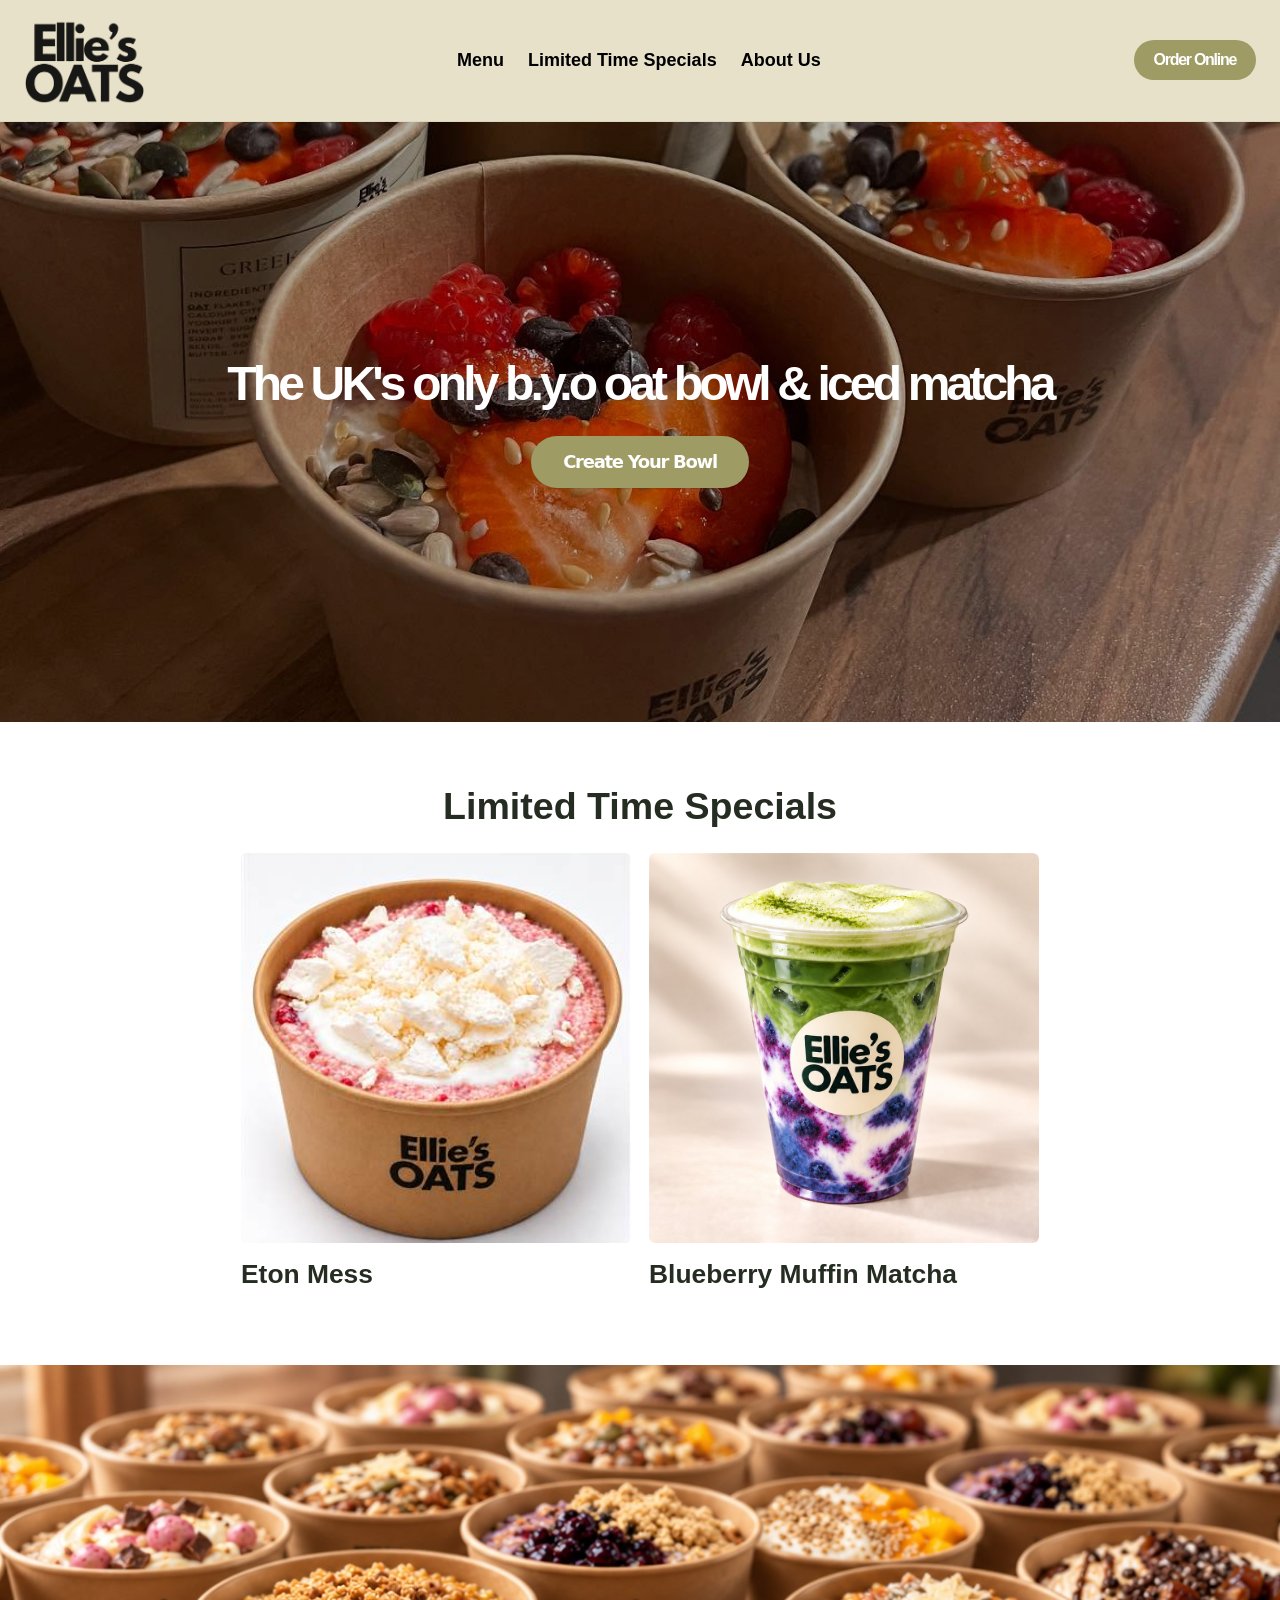
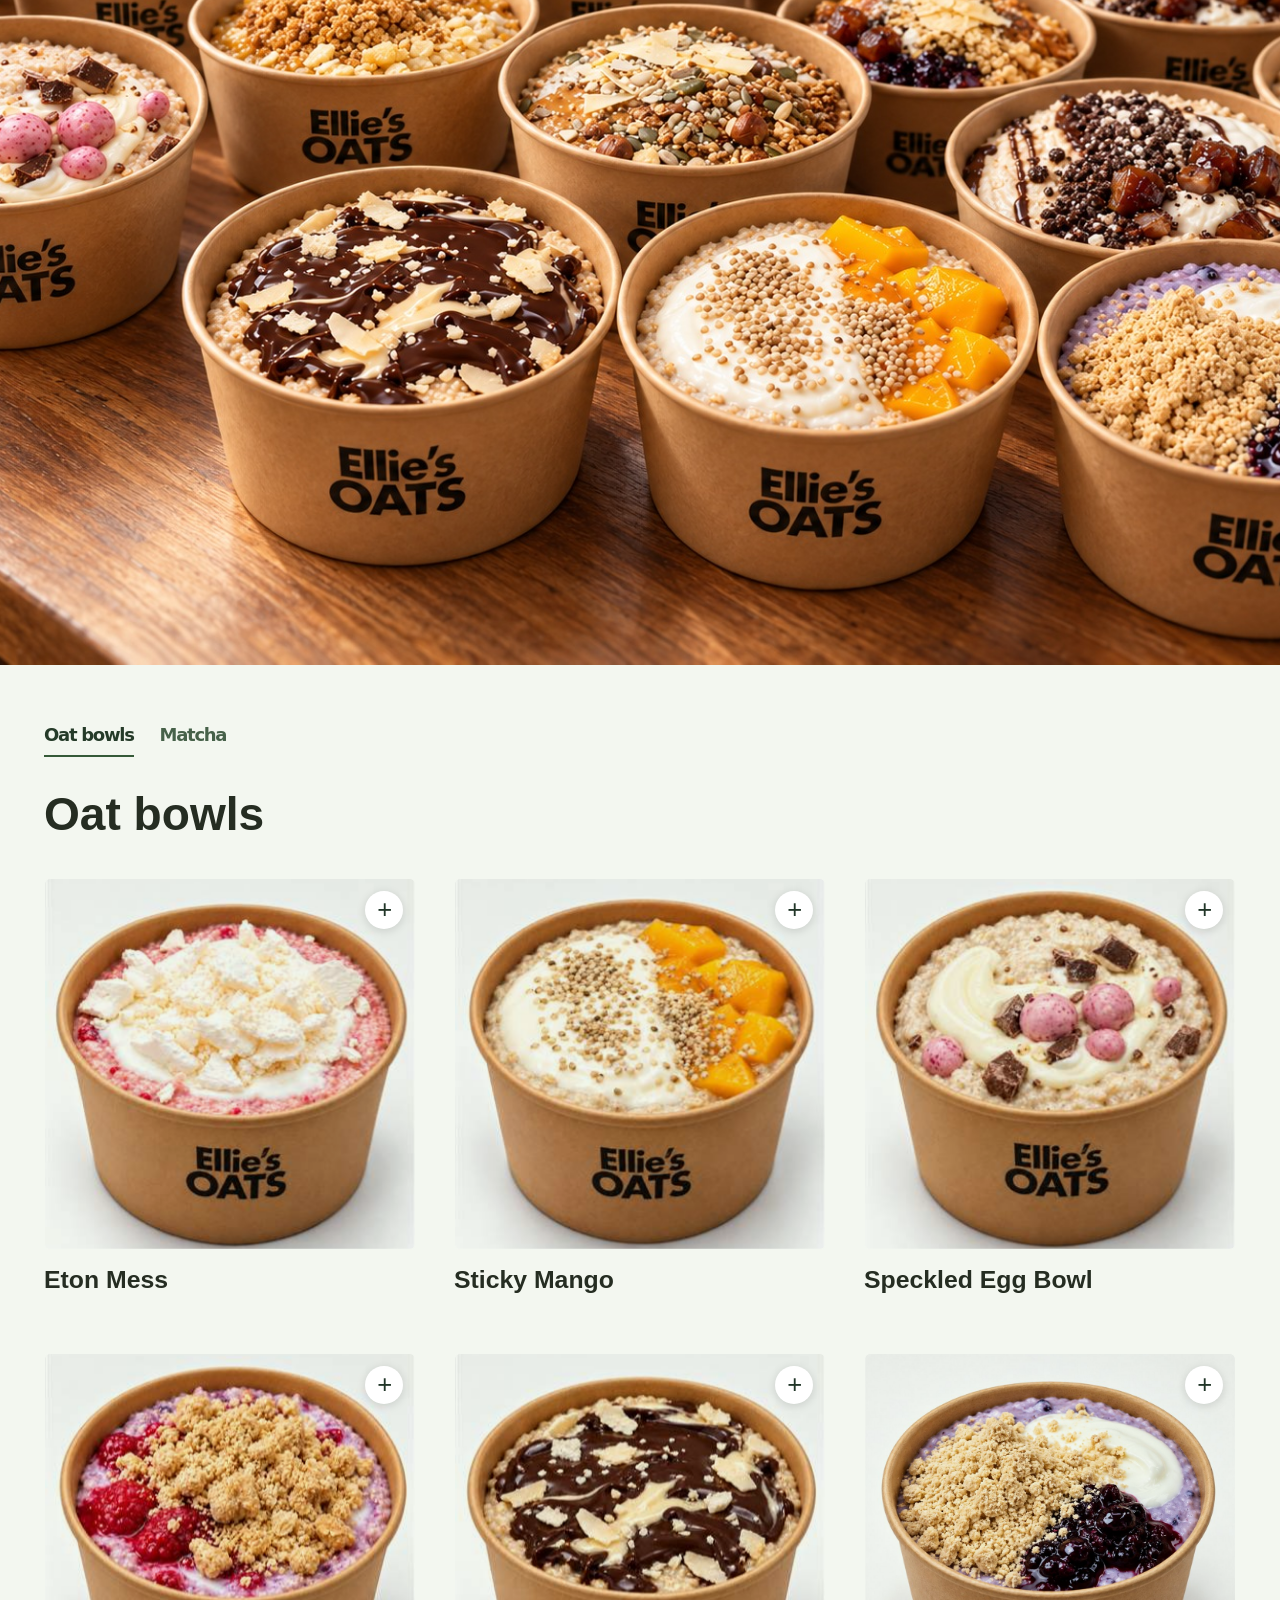
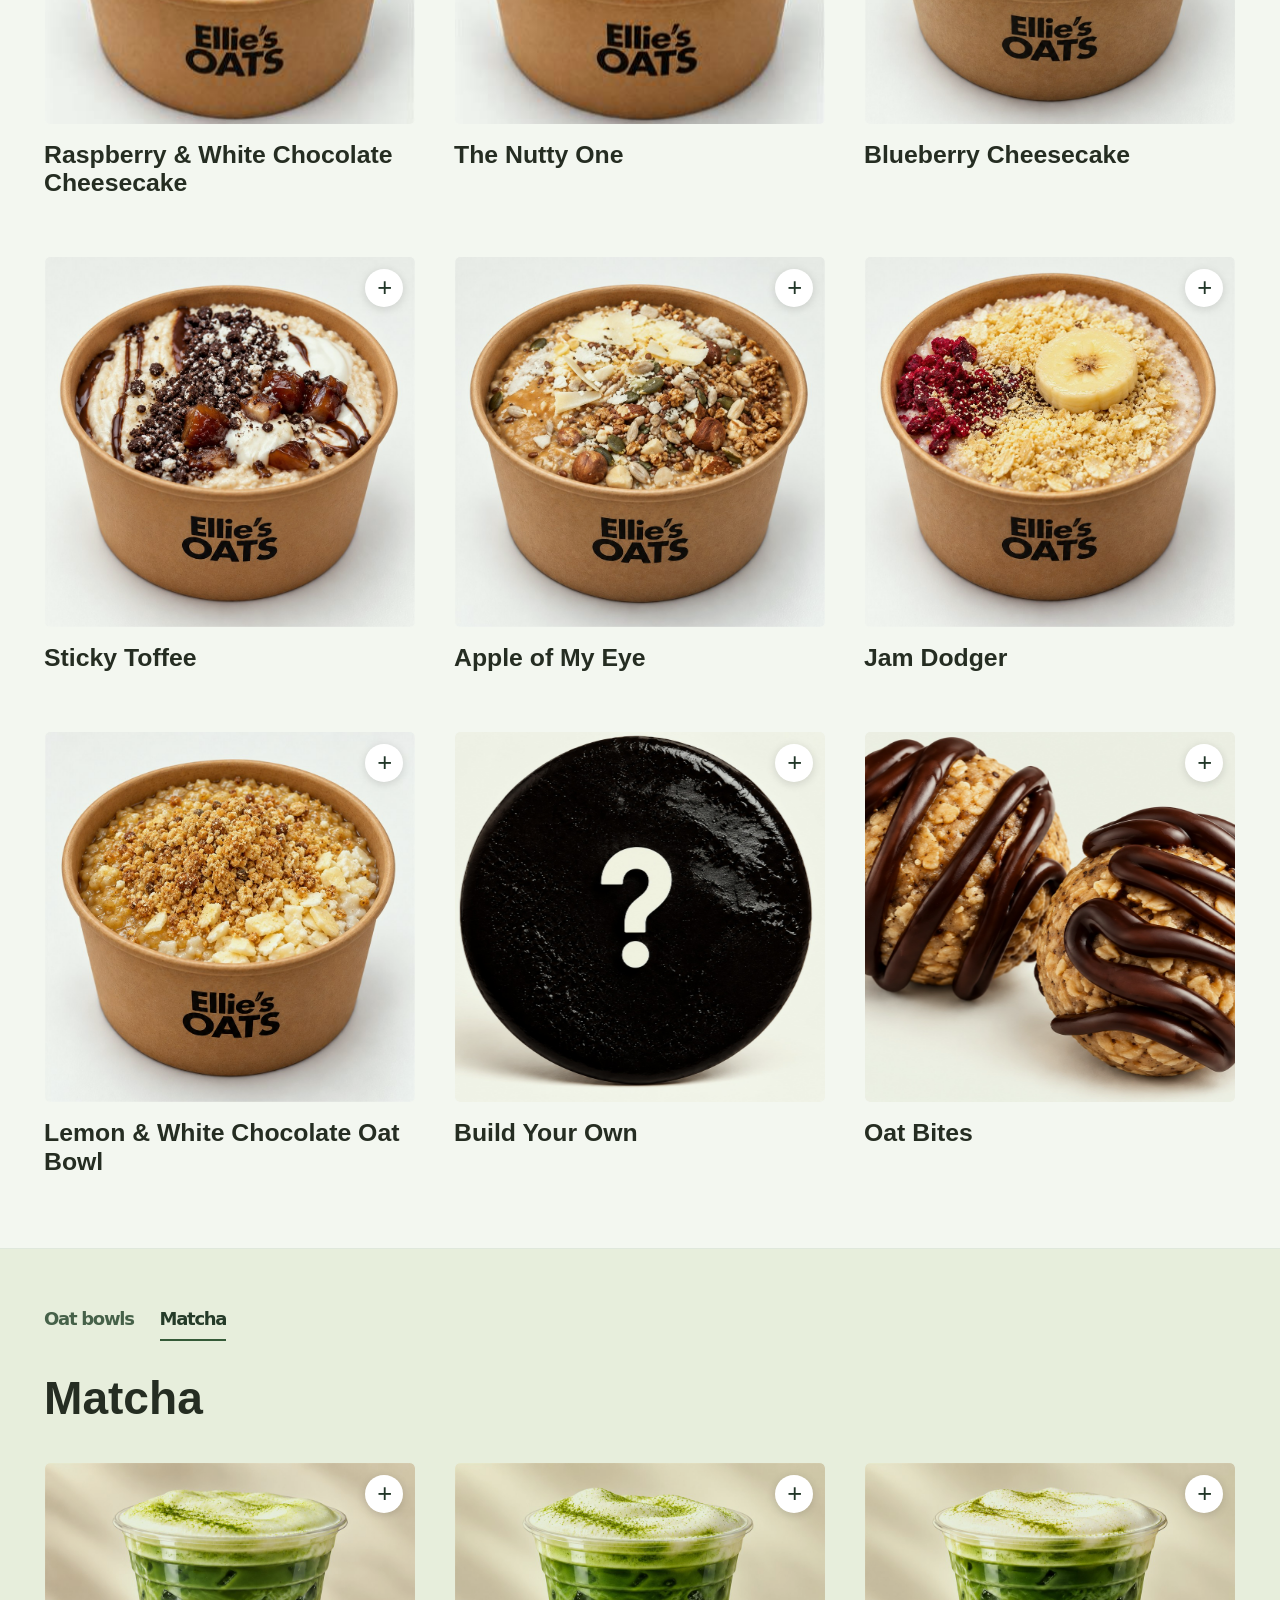
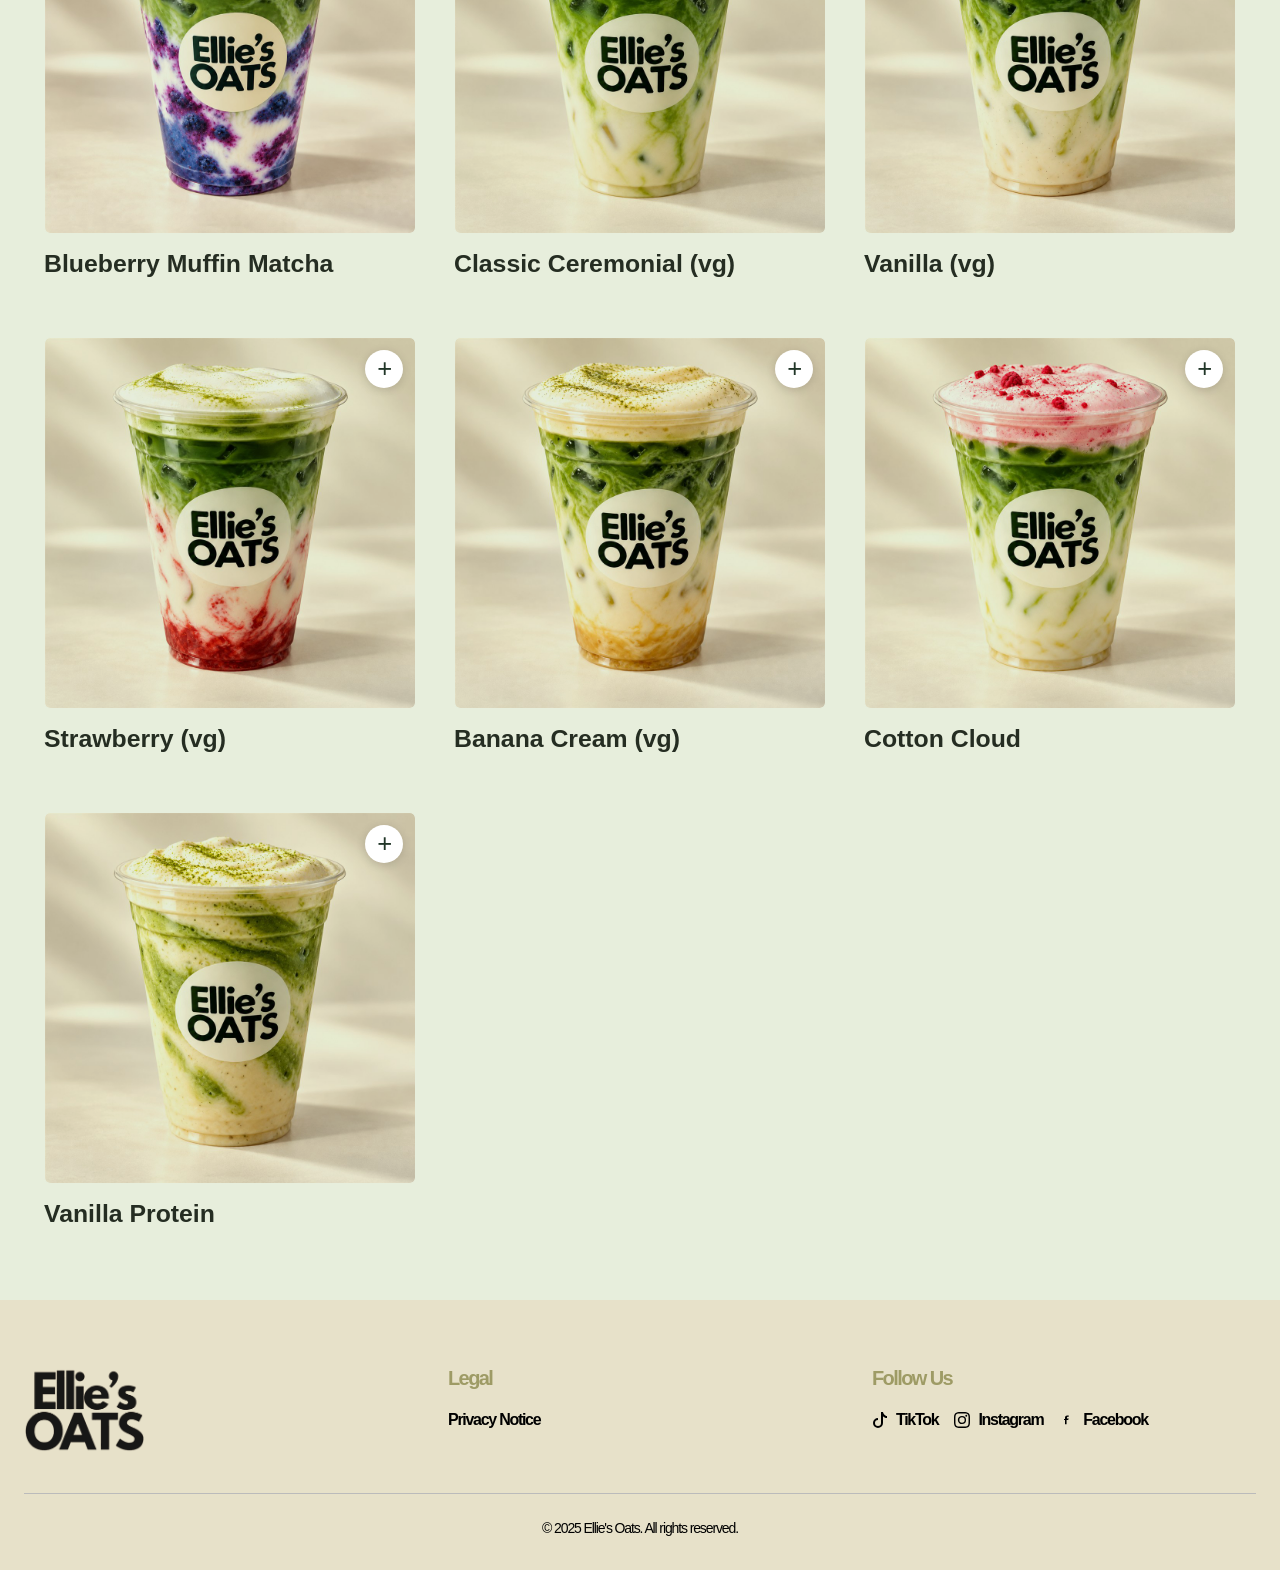
==== index.html @ fb1a0cbc "Remove side gaps by filling specials image frames" ====
<!DOCTYPE html>
<!-- saved from url=(0029)https://www.elliesoats.co.uk/ -->
<html lang="en"><head><meta http-equiv="Content-Type" content="text/html; charset=UTF-8"><link rel="preload" href="https://www.elliesoats.co.uk/_next/static/media/797e433ab948586e-s.p.29207c2f.woff2" as="font" crossorigin="" type="font/woff2"><link rel="preload" href="https://www.elliesoats.co.uk/_next/static/media/caa3a2e1cccd8315-s.p.3b6cae6d.woff2" as="font" crossorigin="" type="font/woff2"><link rel="preload" as="image"><link rel="stylesheet" href="./assets/site.css?v=3" data-precedence="next"><link rel="stylesheet" href="./saved-pages/Ellie's Oats Ltd_files/d37c65f9e38ab7b9.css" data-precedence="next"><link rel="stylesheet" href="./saved-pages/Ellie's Oats Ltd_files/3f925ad81a35459d.css" data-precedence="next"><link rel="preload" as="script" fetchpriority="low" href="./saved-pages/Ellie's Oats Ltd_files/11211aaabb2560be.js.download"><link rel="preload" href="./assets/menu/special-eton-mess.jpg" as="image"><link rel="preload" href="./assets/menu/special-blueberry-muffin-matcha.jpg" as="image"><link rel="preload" href="./saved-pages/Ellie's Oats Ltd_files/hero2.jpg" as="image"><link rel="preload" href="./saved-pages/Ellie's Oats Ltd_files/d37c65f9e38ab7b9.css" as="style"><link rel="preload" href="./saved-pages/Ellie's Oats Ltd_files/3f925ad81a35459d.css" as="style"><meta name="viewport" content="width=device-width, initial-scale=1"><title>Ellie's Oats Ltd</title><meta name="description" content="The UK's only b.y.o oat bowl &amp; iced matcha"><link rel="icon" href="https://www.elliesoats.co.uk/favicon.ico?favicon.ec887f7a.ico" sizes="256x222" type="image/x-icon"><link rel="stylesheet" href="./assets/menu-gallery.css?v=11"></head><body class="geist_a71539c9-module__T19VSG__variable geist_mono_8d43a2aa-module__8Li5zG__variable antialiased"><!--$--><!--/$--><next-route-announcer style="position: absolute;"><template shadowrootmode="open"><div aria-live="assertive" id="__next-route-announcer__" role="alert" style="position: absolute; border: 0px; height: 1px; margin: -1px; padding: 0px; width: 1px; clip: rect(0px, 0px, 0px, 0px); overflow: hidden; white-space: nowrap; overflow-wrap: normal;"></div></template></next-route-announcer><div hidden=""></div><div class="min-h-screen font-sans"><header class="bg-brand-beige backdrop-blur sticky top-0 z-50 border-b border-black/5 py-4"><div class="container mx-auto flex flex-col md:flex-row items-center justify-between px-6 gap-4"><div class="flex justify-center md:justify-start items-center w-full md:w-auto mb-2 md:mb-0"><a class="cursor-pointer" href="index.html"><img alt="OAT &amp; MATCHA Logo" width="120" height="40" decoding="async" data-nimg="1" src="./saved-pages/Ellie's Oats Ltd_files/logo.png" style="color: transparent;"></a></div><nav class="w-full md:w-auto flex justify-center order-2 md:order-none"><ul class="flex gap-6 list-none font-brand"><li><a href="index.html#menu" class="font-medium hover:text-brand-green cursor-pointer">Menu</a></li><li><a class="font-medium hover:text-brand-green" href="about.html">About Us</a></li></ul></nav><div class="w-full md:w-auto flex justify-center md:justify-end order-3 md:order-none"><a href="order.html" class="bg-brand-green text-white px-5 py-2 rounded-full font-semibold hover:bg-brand-green-hover transition">Order Online</a></div></div></header><section class="w-full py-0 relative min-h-[400px] md:min-h-[600px] flex items-center justify-center overflow-hidden"><video class="absolute inset-0 w-full h-full object-cover z-0 hero-video" src="https://www.elliesoats.co.uk/hero_video.mp4" autoplay="" loop="" playsinline="" poster="./saved-pages/Ellie's Oats Ltd_files/hero2.jpg"></video><div class="hero-overlay"></div><div class="hero-content"><h1 class="text-text-white">The UK's only b.y.o oat bowl &amp; iced matcha</h1><a href="order.html" class="bg-brand-green text-text-white px-8 py-3 rounded-full font-semibold text-lg shadow hover:bg-brand-green-hover transition">Create Your Bowl</a></div></section><section id="limited-time-specials" class="py-24 relative bg-background overflow-hidden"><div class="container mx-auto px-6"><h2 class="mb-12">Limited Time Specials</h2><div class="flex flex-col md:flex-row gap-4 justify-center specials-grid md:flex-nowrap md:overflow-x-auto" style="min-width: 0px;"><div class="special-card"><div class="special-card-image"><img alt="Eton Mess" src="./assets/menu/special-eton-mess.jpg"></div><div class="special-card-content"><h3 class="special-card-title">Eton Mess</h3></div></div><div class="special-card"><div class="special-card-image"><img alt="Blueberry Muffin Matcha" src="./assets/menu/special-blueberry-muffin-matcha.jpg"></div><div class="special-card-content"><h3 class="special-card-title">Blueberry Muffin Matcha</h3></div></div></div></div></section><div class="oat-bowls-banner" style="width: 100%; height: 100vh; height: 100svh; overflow: hidden;"><img alt="A selection of Ellie's Oats bowls with different toppings" src="./assets/oat-bowls-banner.jpg" loading="lazy" decoding="async" width="1672" height="941" style="display: block; width: 100%; height: 100%; object-fit: cover; object-position: center;"></div><section class="py-24 menu-section" id="menu"><div class="container mx-auto px-6"><h2 class="text-3xl md:text-4xl font-extrabold text-center mb-12 section-title tracking-tighter font-brand-tight">Menu &amp; Nutrition</h2><div class="grid grid-cols-1 md:grid-cols-2 gap-12 menu-grid"><div class="p-8 rounded-2xl bg-background shadow-lg menu-column"><h3 class="text-xl font-bold mb-6 text-brand-green pb-4 border-b border-brand-border font-brand">OAT BOWLS</h3><div class="menu-item py-4 border-b border-dashed last:border-b-0 flex items-center gap-4"><div class="shrink-0"><img alt="Blueberry Cheesecake" loading="lazy" width="72" height="72" decoding="async" data-nimg="1" class="rounded-xl object-cover" src="./saved-pages/Ellie's Oats Ltd_files/blueberry.png" style="color: transparent;"></div><div class="flex-1"><h4 class="text-2xl md:text-3xl font-extrabold mb-1 tracking-tighter text-left w-full font-brand-tight text-text-dark">Blueberry Cheesecake</h4><p class="italic text-base">Blueberry soaked oats. Topped with a cheesecake drizzle, blueberry compote &amp; biscuit crumble</p><p class="mt-1 text-xs text-zinc-500 font-medium tracking-wide">Kcal: 508 &nbsp;·&nbsp; P: 24g &nbsp;·&nbsp; C: 60g &nbsp;·&nbsp; F: 18g</p></div></div><div class="menu-item py-4 border-b border-dashed last:border-b-0 flex items-center gap-4"><div class="shrink-0"><img alt="Sticky Toffee" loading="lazy" width="72" height="72" decoding="async" data-nimg="1" class="rounded-xl object-cover" src="./saved-pages/Ellie's Oats Ltd_files/sticky-toffee.png" style="color: transparent;"></div><div class="flex-1"><h4 class="text-2xl md:text-3xl font-extrabold mb-1 tracking-tighter text-left w-full font-brand-tight text-text-dark">Sticky Toffee</h4><p class="italic text-base">Date soaked oats, made with oat milk &amp; Greek yoghurt. Topped with banana, cacao nibs, greek yoghurt &amp; chopped dates.</p><p class="mt-1 text-xs text-zinc-500 font-medium tracking-wide">Kcal: 464 &nbsp;·&nbsp; P: 17g &nbsp;·&nbsp; C: 76g &nbsp;·&nbsp; F: 7g</p></div></div><div class="menu-item py-4 border-b border-dashed last:border-b-0 flex items-center gap-4"><div class="shrink-0"><img alt="Apple of My Eye" loading="lazy" width="72" height="72" decoding="async" data-nimg="1" class="rounded-xl object-cover" src="./saved-pages/Ellie's Oats Ltd_files/apple-of-my-eye.png" style="color: transparent;"></div><div class="flex-1"><h4 class="text-2xl md:text-3xl font-extrabold mb-1 tracking-tighter text-left w-full font-brand-tight text-text-dark">Apple of My Eye</h4><p class="italic text-base">Apple &amp; cinnamon soaked oats made with oat milk &amp; Greek yoghurt. Topped with sliced apple, peanut butter, homemade granola &amp; mixed seeds.</p><p class="mt-1 text-xs text-zinc-500 font-medium tracking-wide">Kcal: 550 &nbsp;·&nbsp; P: 23g &nbsp;·&nbsp; C: 67g &nbsp;·&nbsp; F: 20g</p></div></div><div class="menu-item py-4 border-b border-dashed last:border-b-0 flex items-center gap-4"><div class="shrink-0"><img alt="Jam Dodger" loading="lazy" width="72" height="72" decoding="async" data-nimg="1" class="rounded-xl object-cover" src="./saved-pages/Ellie's Oats Ltd_files/jam-dodger.png" style="color: transparent;"></div><div class="flex-1"><h4 class="text-2xl md:text-3xl font-extrabold mb-1 tracking-tighter text-left w-full font-brand-tight text-text-dark">Jam Dodger</h4><p class="italic text-base">Raspberry-soaked oats. Topped with raspberry jam, shortbread crumble and a min jam dodger biscuit</p><p class="mt-1 text-xs text-zinc-500 font-medium tracking-wide">Kcal: 548 &nbsp;·&nbsp; P: 17g &nbsp;·&nbsp; C: 81g &nbsp;·&nbsp; F: 15g</p></div></div><div class="menu-item py-4 border-b border-dashed last:border-b-0 flex items-center gap-4"><div class="shrink-0"><img alt="Lemon &amp; White Chocolate Oat Bowl" loading="lazy" width="72" height="72" decoding="async" data-nimg="1" class="rounded-xl object-cover" src="./saved-pages/Ellie's Oats Ltd_files/monthly-special-june.png" style="color: transparent;"></div><div class="flex-1"><h4 class="text-2xl md:text-3xl font-extrabold mb-1 tracking-tighter text-left w-full font-brand-tight text-text-dark">Lemon &amp; White Chocolate Oat Bowl</h4><p class="italic text-base">Lemon &amp; white chocolate soaked oats mixed with chia seeds. Topped with protein yoghurt, white chocolate drops, crumbled biscuit &amp; lemon drizzle.</p><p class="mt-1 text-xs text-zinc-500 font-medium tracking-wide">Kcal: 524 &nbsp;·&nbsp; P: 27g &nbsp;·&nbsp; C: 57g &nbsp;·&nbsp; F: 19g</p></div></div><div class="menu-item py-4 border-b border-dashed last:border-b-0 flex items-center gap-4"><div class="shrink-0"><img alt="The Nutty One" loading="lazy" width="72" height="72" decoding="async" data-nimg="1" class="rounded-xl object-cover" src="./saved-pages/Ellie's Oats Ltd_files/monthly-special-september.png" style="color: transparent;"></div><div class="flex-1"><h4 class="text-2xl md:text-3xl font-extrabold mb-1 tracking-tighter text-left w-full font-brand-tight text-text-dark">The Nutty One</h4><p class="italic text-base">Peanut flavoured oats soaked in oat milk, Greek yoghurt &amp; chia seeds. Topped with a yoghurt layer, crushed peanuts and a dark chocolate roof.</p><p class="mt-1 text-xs text-zinc-500 font-medium tracking-wide">Kcal: 487 &nbsp;·&nbsp; P: 27g &nbsp;·&nbsp; C: 46g &nbsp;·&nbsp; F: 17g</p></div></div><div class="menu-item py-4 border-b border-dashed last:border-b-0 flex items-center gap-4"><div class="shrink-0"><img alt="Eton Mess" loading="lazy" width="72" height="72" decoding="async" data-nimg="1" class="rounded-xl object-cover" src="./saved-pages/Ellie's Oats Ltd_files/monthly-special-october(1).png" style="color: transparent;"></div><div class="flex-1"><h4 class="text-2xl md:text-3xl font-extrabold mb-1 tracking-tighter text-left w-full font-brand-tight text-text-dark">Eton Mess</h4><p class="italic text-base">Oats soaked in low-fat Greek yoghurt, strawberries, white chocolate flavouring &amp; low-fat soft cheese. Topped with a meringue crumble.</p><p class="mt-1 text-xs text-zinc-500 font-medium tracking-wide">Kcal: 450 &nbsp;·&nbsp; P: 23g &nbsp;·&nbsp; C: 54g &nbsp;·&nbsp; F: 15g</p></div></div><div class="menu-item py-4 border-b border-dashed last:border-b-0 flex items-center gap-4"><div class="shrink-0"><img alt="Sticky Mango" loading="lazy" width="72" height="72" decoding="async" data-nimg="1" class="rounded-xl object-cover" src="./saved-pages/Ellie's Oats Ltd_files/sticky-mango.png" style="color: transparent;"></div><div class="flex-1"><h4 class="text-2xl md:text-3xl font-extrabold mb-1 tracking-tighter text-left w-full font-brand-tight text-text-dark">Sticky Mango</h4><p class="italic text-base">Mango &amp; coconut soaked oats mixed with chia seeds. Topped with coconut yoghurt, mango pieces &amp; sesame seeds.</p><p class="mt-1 text-xs text-zinc-500 font-medium tracking-wide">Kcal: 476 &nbsp;·&nbsp; P: 24g &nbsp;·&nbsp; C: 58g &nbsp;·&nbsp; F: 15g</p></div></div><div class="menu-item py-4 border-b border-dashed last:border-b-0 flex items-center gap-4"><div class="shrink-0"><img alt="Speckled Egg Bowl" loading="lazy" width="72" height="72" decoding="async" data-nimg="1" class="rounded-xl object-cover" src="./saved-pages/Ellie's Oats Ltd_files/exclusive-june.png" style="color: transparent;"></div><div class="flex-1"><h4 class="text-2xl md:text-3xl font-extrabold mb-1 tracking-tighter text-left w-full font-brand-tight text-text-dark">Speckled Egg Bowl</h4><p class="italic text-base">White chocolate flavoured oats soaked in Greek yoghurt, oat milk &amp; crushed speckled eggs. Topped with a white chocolate protein layer and a sprinkle of speckled eggs.</p><p class="mt-1 text-xs text-zinc-500 font-medium tracking-wide">Kcal: 563 &nbsp;·&nbsp; P: 27g &nbsp;·&nbsp; C: 67g &nbsp;·&nbsp; F: 20g</p></div></div><div class="menu-item py-4 border-b border-dashed last:border-b-0 flex items-center gap-4"><div class="shrink-0"><img alt="Raspberry &amp; White Chocolate Cheesecake" loading="lazy" width="72" height="72" decoding="async" data-nimg="1" class="rounded-xl object-cover" src="./saved-pages/Ellie's Oats Ltd_files/exclusive-april.png" style="color: transparent;"></div><div class="flex-1"><h4 class="text-2xl md:text-3xl font-extrabold mb-1 tracking-tighter text-left w-full font-brand-tight text-text-dark">Raspberry &amp; White Chocolate Cheesecake</h4><p class="italic text-base">Fuelling your day with 24g of protein - oats soaked in Greek yoghurt, raspberries, white chocolate flavouring &amp; low-fat soft cheese. Topped with a biscuit crumble.</p><p class="mt-1 text-xs text-zinc-500 font-medium tracking-wide">Kcal: 501 &nbsp;·&nbsp; P: 24g &nbsp;·&nbsp; C: 57g &nbsp;·&nbsp; F: 18g</p></div></div><div class="menu-item py-4 border-b border-dashed last:border-b-0 flex items-center gap-4"><div class="shrink-0"><img alt="Build Your Own" loading="lazy" width="72" height="72" decoding="async" data-nimg="1" class="rounded-xl object-cover" src="./saved-pages/Ellie's Oats Ltd_files/byob.png" style="color: transparent;"></div><div class="flex-1"><h4 class="text-2xl md:text-3xl font-extrabold mb-1 tracking-tighter text-left w-full font-brand-tight text-text-dark">Build Your Own</h4><p class="italic text-base">Create your perfect bowl! Choose your base and pick 4 toppings. Extra toppings available for £1 each.</p><p class="mt-1 text-xs text-zinc-500 font-medium tracking-wide">Kcal: 309 &nbsp;·&nbsp; P: 17g &nbsp;·&nbsp; C: 44g &nbsp;·&nbsp; F: 6g</p></div></div><div class="menu-item py-4 border-b border-dashed last:border-b-0 flex items-center gap-4"><div class="shrink-0"><img alt="Oat Bites" loading="lazy" width="72" height="72" decoding="async" data-nimg="1" class="rounded-xl object-cover" src="./saved-pages/Ellie's Oats Ltd_files/oat-bites.png" style="color: transparent;"></div><div class="flex-1"><h4 class="text-2xl md:text-3xl font-extrabold mb-1 tracking-tighter text-left w-full font-brand-tight text-text-dark">Oat Bites</h4><p class="italic text-base">Oats mixed with peanut butter, chia seeds, dates and honey. Topped with dark chocolate.</p><p class="mt-1 text-xs text-zinc-500 font-medium tracking-wide">Kcal: 223 &nbsp;·&nbsp; P: 16g &nbsp;·&nbsp; C: 19g &nbsp;·&nbsp; F: 8g</p></div></div></div><div class="p-8 rounded-2xl bg-background shadow-lg menu-column"><h3 class="text-xl font-bold mb-6 text-brand-green pb-4 border-b border-brand-border font-brand">MATCHA MENU</h3><div class="menu-item py-4 border-b border-dashed last:border-b-0 flex items-center gap-4"><div class="flex-1"><h4 class="text-2xl md:text-3xl font-extrabold mb-1 tracking-tighter text-left w-full font-brand-tight text-text-dark">Blueberry Muffin Matcha</h4><p class="italic text-base">Blueberry &amp; vanilla base, topped with ceremonial matcha.</p></div></div><div class="menu-item py-4 border-b border-dashed last:border-b-0 flex items-center gap-4"><div class="flex-1"><h4 class="text-2xl md:text-3xl font-extrabold mb-1 tracking-tighter text-left w-full font-brand-tight text-text-dark">Classic Ceremonial (vg)</h4><p class="italic text-base"></p></div></div><div class="menu-item py-4 border-b border-dashed last:border-b-0 flex items-center gap-4"><div class="flex-1"><h4 class="text-2xl md:text-3xl font-extrabold mb-1 tracking-tighter text-left w-full font-brand-tight text-text-dark">Vanilla (vg)</h4><p class="italic text-base"></p></div></div><div class="menu-item py-4 border-b border-dashed last:border-b-0 flex items-center gap-4"><div class="flex-1"><h4 class="text-2xl md:text-3xl font-extrabold mb-1 tracking-tighter text-left w-full font-brand-tight text-text-dark">Strawberry (vg)</h4><p class="italic text-base"></p></div></div><div class="menu-item py-4 border-b border-dashed last:border-b-0 flex items-center gap-4"><div class="flex-1"><h4 class="text-2xl md:text-3xl font-extrabold mb-1 tracking-tighter text-left w-full font-brand-tight text-text-dark">Banana Cream (vg)</h4><p class="italic text-base">Banana matcha, banana cold foam</p></div></div><div class="menu-item py-4 border-b border-dashed last:border-b-0 flex items-center gap-4"><div class="flex-1"><h4 class="text-2xl md:text-3xl font-extrabold mb-1 tracking-tighter text-left w-full font-brand-tight text-text-dark">Cotton Cloud</h4><p class="italic text-base">White chocolate matcha, raspberry cold foam</p></div></div><div class="menu-item py-4 border-b border-dashed last:border-b-0 flex items-center gap-4"><div class="flex-1"><h4 class="text-2xl md:text-3xl font-extrabold mb-1 tracking-tighter text-left w-full font-brand-tight text-text-dark">Vanilla Protein</h4><p class="italic text-base">Vegan protein shake with a serving of matcha</p></div></div></div></div></div></section><footer class="bg-brand-footer text-black pt-16 pb-8"><div class="container mx-auto px-6"><div class="grid grid-cols-1 md:grid-cols-3 gap-10 footer-content mb-10"><div class="footer-section flex flex-col items-start"><img alt="OAT &amp; MATCHA Logo" width="120" height="40" decoding="async" data-nimg="1" src="./saved-pages/Ellie's Oats Ltd_files/logo.png" style="color: transparent;"></div><div class="footer-section flex flex-col items-start"><h3 class="mb-4 text-xl font-bold font-brand" style="color: var(--brand-green);">Legal</h3><a href="privacy.html" class="text-black hover:text-brand-green transition font-semibold font-brand">Privacy Notice</a></div><div class="footer-section flex flex-col items-start"><h3 class="mb-4 text-xl font-bold font-brand" style="color: var(--brand-green);">Follow Us</h3><div class="flex gap-4 font-brand"><a href="https://www.tiktok.com/@ellies.oats" target="_blank" rel="noopener noreferrer" class="flex items-center gap-2 text-black hover:text-brand-green transition font-semibold"><svg xmlns="http://www.w3.org/2000/svg" width="16" height="16" fill="currentColor" class="bi bi-tiktok" viewBox="0 0 16 16"><path d="M9 0h1.98c.144.715.54 1.617 1.235 2.512C12.895 3.389 13.797 4 15 4v2c-1.753 0-3.07-.814-4-1.829V11a5 5 0 1 1-5-5v2a3 3 0 1 0 3 3z"></path></svg>TikTok</a><a href="https://www.instagram.com/ellies.oats" target="_blank" rel="noopener noreferrer" class="flex items-center gap-2 text-black hover:text-brand-green transition font-semibold"><svg xmlns="http://www.w3.org/2000/svg" width="16" height="16" fill="currentColor" class="bi bi-instagram" viewBox="0 0 16 16"><path d="M8 0C5.829 0 5.556.01 4.703.048 3.85.088 3.269.222 2.76.42a3.9 3.9 0 0 0-1.417.923A3.9 3.9 0 0 0 .42 2.76C.222 3.268.087 3.85.048 4.7.01 5.555 0 5.827 0 8.001c0 2.172.01 2.444.048 3.297.04.852.174 1.433.372 1.942.205.526.478.972.923 1.417.444.445.89.719 1.416.923.51.198 1.09.333 1.942.372C5.555 15.99 5.827 16 8 16s2.444-.01 3.298-.048c.851-.04 1.434-.174 1.943-.372a3.9 3.9 0 0 0 1.416-.923c.445-.445.718-.891.923-1.417.197-.509.332-1.09.372-1.942C15.99 10.445 16 10.173 16 8s-.01-2.445-.048-3.299c-.04-.851-.175-1.433-.372-1.941a3.9 3.9 0 0 0-.923-1.417A3.9 3.9 0 0 0 13.24.42c-.51-.198-1.092-.333-1.943-.372C10.443.01 10.172 0 7.998 0zm-.717 1.442h.718c2.136 0 2.389.007 3.232.046.78.035 1.204.166 1.486.275.373.145.64.319.92.599s.453.546.598.92c.11.281.24.705.275 1.485.039.843.047 1.096.047 3.231s-.008 2.389-.047 3.232c-.035.78-.166 1.203-.275 1.485a2.5 2.5 0 0 1-.599.919c-.28.28-.546.453-.92.598-.28.11-.704.24-1.485.276-.843.038-1.096.047-3.232.047s-2.39-.009-3.233-.047c-.78-.036-1.203-.166-1.485-.276a2.5 2.5 0 0 1-.92-.598 2.5 2.5 0 0 1-.6-.92c-.109-.281-.24-.705-.275-1.485-.038-.843-.046-1.096-.046-3.233s.008-2.388.046-3.231c.036-.78.166-1.204.276-1.486.145-.373.319-.64.599-.92s.546-.453.92-.598c.282-.11.705-.24 1.485-.276.738-.034 1.024-.044 2.515-.045zm4.988 1.328a.96.96 0 1 0 0 1.92.96.96 0 0 0 0-1.92m-4.27 1.122a4.109 4.109 0 1 0 0 8.217 4.109 4.109 0 0 0 0-8.217m0 1.441a2.667 2.667 0 1 1 0 5.334 2.667 2.667 0 0 1 0-5.334"></path></svg>Instagram</a><a href="https://m.facebook.com/profile.php?id=61577992477386" target="_blank" rel="noopener noreferrer" class="flex items-center gap-2 text-black hover:text-brand-green transition font-semibold"><svg xmlns="http://www.w3.org/2000/svg" width="16" height="16" fill="currentColor" class="bi bi-facebook" viewBox="0 0 16 16"><path d="M8.94 8.116H7.56v4.156H6V8.116H5V6.88h1v-1.06c0-.888.456-2.32 2.26-2.32h1.46v1.236h-1c-.298 0-.714.146-.714.774v.87h1.715l-.224 1.236z"></path></svg>Facebook</a></div></div></div><div class="border-t border-brand-border-light pt-6 text-center text-black text-sm copyright font-brand">© 2025 Ellie's Oats. All rights reserved.</div></div></footer></div><script src="./assets/menu-gallery.js?v=3" defer></script><script src="./assets/specials-gallery.js?v=2" defer></script></body></html>
---- assets/site.css ----
@font-face{font-family:Geist;font-style:normal;font-weight:100 900;font-display:swap;src:url(https://www.elliesoats.co.uk/_next/static/media/fef07dbb0973bf53-s.518e079e.woff2)format("woff2");unicode-range:U+460-52F,U+1C80-1C8A,U+20B4,U+2DE0-2DFF,U+A640-A69F,U+FE2E-FE2F}@font-face{font-family:Geist;font-style:normal;font-weight:100 900;font-display:swap;src:url(https://www.elliesoats.co.uk/_next/static/media/8a480f0b521d4e75-s.ea323500.woff2)format("woff2");unicode-range:U+301,U+400-45F,U+490-491,U+4B0-4B1,U+2116}@font-face{font-family:Geist;font-style:normal;font-weight:100 900;font-display:swap;src:url(https://www.elliesoats.co.uk/_next/static/media/53b9e256198e5412-s.853d50a3.woff2)format("woff2");unicode-range:U+102-103,U+110-111,U+128-129,U+168-169,U+1A0-1A1,U+1AF-1B0,U+300-301,U+303-304,U+308-309,U+323,U+329,U+1EA0-1EF9,U+20AB}@font-face{font-family:Geist;font-style:normal;font-weight:100 900;font-display:swap;src:url(https://www.elliesoats.co.uk/_next/static/media/7178b3e590c64307-s.55554cd0.woff2)format("woff2");unicode-range:U+100-2BA,U+2BD-2C5,U+2C7-2CC,U+2CE-2D7,U+2DD-2FF,U+304,U+308,U+329,U+1D00-1DBF,U+1E00-1E9F,U+1EF2-1EFF,U+2020,U+20A0-20AB,U+20AD-20C0,U+2113,U+2C60-2C7F,U+A720-A7FF}@font-face{font-family:Geist;font-style:normal;font-weight:100 900;font-display:swap;src:url(https://www.elliesoats.co.uk/_next/static/media/caa3a2e1cccd8315-s.p.3b6cae6d.woff2)format("woff2");unicode-range:U+??,U+131,U+152-153,U+2BB-2BC,U+2C6,U+2DA,U+2DC,U+304,U+308,U+329,U+2000-206F,U+20AC,U+2122,U+2191,U+2193,U+2212,U+2215,U+FEFF,U+FFFD}@font-face{font-family:Geist Fallback;src:local(Arial);ascent-override:95.94%;descent-override:28.16%;line-gap-override:0.0%;size-adjust:104.76%}.geist_a71539c9-module__T19VSG__className{font-family:Geist,Geist Fallback;font-style:normal}.geist_a71539c9-module__T19VSG__variable{--font-geist-sans:"Geist","Geist Fallback"}
@font-face{font-family:Geist Mono;font-style:normal;font-weight:100 900;font-display:swap;src:url(https://www.elliesoats.co.uk/_next/static/media/5ce348bf30bf5439-s.56c1f21e.woff2)format("woff2");unicode-range:U+460-52F,U+1C80-1C8A,U+20B4,U+2DE0-2DFF,U+A640-A69F,U+FE2E-FE2F}@font-face{font-family:Geist Mono;font-style:normal;font-weight:100 900;font-display:swap;src:url(https://www.elliesoats.co.uk/_next/static/media/4fa387ec64143e14-s.3b336396.woff2)format("woff2");unicode-range:U+301,U+400-45F,U+490-491,U+4B0-4B1,U+2116}@font-face{font-family:Geist Mono;font-style:normal;font-weight:100 900;font-display:swap;src:url(https://www.elliesoats.co.uk/_next/static/media/6306c77e7c8268e4-s.e3369375.woff2)format("woff2");unicode-range:U+2000-2001,U+2004-2008,U+200A,U+23B8-23BD,U+2500-259F}@font-face{font-family:Geist Mono;font-style:normal;font-weight:100 900;font-display:swap;src:url(https://www.elliesoats.co.uk/_next/static/media/7d817b4c03b0c5f1-s.a40b9a8b.woff2)format("woff2");unicode-range:U+102-103,U+110-111,U+128-129,U+168-169,U+1A0-1A1,U+1AF-1B0,U+300-301,U+303-304,U+308-309,U+323,U+329,U+1EA0-1EF9,U+20AB}@font-face{font-family:Geist Mono;font-style:normal;font-weight:100 900;font-display:swap;src:url(https://www.elliesoats.co.uk/_next/static/media/bbc41e54d2fcbd21-s.fe42ddf4.woff2)format("woff2");unicode-range:U+100-2BA,U+2BD-2C5,U+2C7-2CC,U+2CE-2D7,U+2DD-2FF,U+304,U+308,U+329,U+1D00-1DBF,U+1E00-1E9F,U+1EF2-1EFF,U+2020,U+20A0-20AB,U+20AD-20C0,U+2113,U+2C60-2C7F,U+A720-A7FF}@font-face{font-family:Geist Mono;font-style:normal;font-weight:100 900;font-display:swap;src:url(https://www.elliesoats.co.uk/_next/static/media/797e433ab948586e-s.p.29207c2f.woff2)format("woff2");unicode-range:U+??,U+131,U+152-153,U+2BB-2BC,U+2C6,U+2DA,U+2DC,U+304,U+308,U+329,U+2000-206F,U+20AC,U+2122,U+2191,U+2193,U+2212,U+2215,U+FEFF,U+FFFD}@font-face{font-family:Geist Mono Fallback;src:local(Arial);ascent-override:74.67%;descent-override:21.92%;line-gap-override:0.0%;size-adjust:134.59%}.geist_mono_8d43a2aa-module__8Li5zG__className{font-family:Geist Mono,Geist Mono Fallback;font-style:normal}.geist_mono_8d43a2aa-module__8Li5zG__variable{--font-geist-mono:"Geist Mono","Geist Mono Fallback"}
@layer properties{@supports (((-webkit-hyphens:none)) and (not (margin-trim:inline))) or ((-moz-orient:inline) and (not (color:rgb(from red r g b)))){*,:before,:after,::backdrop{--tw-space-y-reverse:0;--tw-space-x-reverse:0;--tw-border-style:solid;--tw-leading:initial;--tw-font-weight:initial;--tw-tracking:initial;--tw-ordinal:initial;--tw-slashed-zero:initial;--tw-numeric-figure:initial;--tw-numeric-spacing:initial;--tw-numeric-fraction:initial;--tw-shadow:0 0 #0000;--tw-shadow-color:initial;--tw-shadow-alpha:100%;--tw-inset-shadow:0 0 #0000;--tw-inset-shadow-color:initial;--tw-inset-shadow-alpha:100%;--tw-ring-color:initial;--tw-ring-shadow:0 0 #0000;--tw-inset-ring-color:initial;--tw-inset-ring-shadow:0 0 #0000;--tw-ring-inset:initial;--tw-ring-offset-width:0px;--tw-ring-offset-color:#fff;--tw-ring-offset-shadow:0 0 #0000;--tw-backdrop-blur:initial;--tw-backdrop-brightness:initial;--tw-backdrop-contrast:initial;--tw-backdrop-grayscale:initial;--tw-backdrop-hue-rotate:initial;--tw-backdrop-invert:initial;--tw-backdrop-opacity:initial;--tw-backdrop-saturate:initial;--tw-backdrop-sepia:initial;--tw-duration:initial}}}@layer theme{:root,:host{--color-red-50:#fef2f2;--color-red-200:#ffcaca;--color-red-300:#ffa3a3;--color-red-500:#fb2c36;--color-red-600:#e40014;--color-red-700:#bf000f;--color-red-800:#9f0712;--color-green-600:#00a544;--color-purple-600:#9810fa;--color-pink-100:#fce7f3;--color-pink-400:#fb64b6;--color-pink-600:#e30076;--color-pink-700:#c4005c;--color-gray-50:#f9fafb;--color-gray-100:#f3f4f6;--color-gray-200:#e5e7eb;--color-gray-400:#99a1af;--color-gray-500:#6a7282;--color-gray-600:#4a5565;--color-gray-700:#364153;--color-gray-900:#101828;--color-zinc-300:#d4d4d8;--color-zinc-500:#71717b;--color-zinc-600:#52525c;--color-zinc-700:#3f3f46;--color-zinc-800:#27272a;--color-zinc-900:#18181b;--color-black:#000;--color-white:#fff;--spacing:.25rem;--container-md:28rem;--container-2xl:42rem;--container-4xl:56rem;--container-5xl:64rem;--container-6xl:72rem;--container-7xl:80rem;--text-xs:.75rem;--text-xs--line-height:calc(1/.75);--text-sm:.875rem;--text-sm--line-height:calc(1.25/.875);--text-base:1rem;--text-base--line-height:calc(1.5/1);--text-lg:1.125rem;--text-lg--line-height:calc(1.75/1.125);--text-xl:1.25rem;--text-xl--line-height:calc(1.75/1.25);--text-2xl:1.5rem;--text-2xl--line-height:calc(2/1.5);--text-3xl:1.875rem;--text-3xl--line-height:calc(2.25/1.875);--text-4xl:2.25rem;--text-4xl--line-height:calc(2.5/2.25);--text-5xl:3rem;--text-5xl--line-height:1;--text-6xl:3.75rem;--text-6xl--line-height:1;--font-weight-normal:400;--font-weight-medium:500;--font-weight-semibold:600;--font-weight-bold:700;--font-weight-extrabold:800;--tracking-tighter:-.05em;--tracking-wide:.025em;--leading-relaxed:1.625;--radius-lg:.5rem;--radius-xl:.75rem;--radius-2xl:1rem;--animate-spin:spin 1s linear infinite;--blur-sm:8px;--default-transition-duration:.15s;--default-transition-timing-function:cubic-bezier(.4,0,.2,1);--default-font-family:var(--font-geist-sans);--default-mono-font-family:var(--font-geist-mono)}@supports (color:lab(0% 0 0)){:root,:host{--color-red-50:lab(96.5005% 4.18508 1.52328);--color-red-200:lab(86.017% 19.8815 7.75869);--color-red-300:lab(76.5514% 36.422 15.5335);--color-red-500:lab(55.4814% 75.0732 48.8528);--color-red-600:lab(48.4493% 77.4328 61.5452);--color-red-700:lab(40.4273% 67.2623 53.7441);--color-red-800:lab(33.7174% 55.8993 41.0293);--color-green-600:lab(59.0978% -58.6621 41.2579);--color-purple-600:lab(43.0295% 75.21 -86.5669);--color-pink-100:lab(93.5864% 9.01193 -3.15079);--color-pink-400:lab(64.5597% 64.3615 -12.7988);--color-pink-600:lab(49.5493% 79.8381 2.31768);--color-pink-700:lab(42.1737% 71.8009 7.42233);--color-gray-50:lab(98.2596% -.247031 -.706708);--color-gray-100:lab(96.1596% -.0823438 -1.13575);--color-gray-200:lab(91.6229% -.159115 -2.26791);--color-gray-400:lab(65.9269% -.832707 -8.17473);--color-gray-500:lab(47.7841% -.393182 -10.0268);--color-gray-600:lab(35.6337% -1.58697 -10.8425);--color-gray-700:lab(27.1134% -.956401 -12.3224);--color-gray-900:lab(8.11897% .811279 -12.254);--color-zinc-300:lab(84.9837% .601262 -2.17986);--color-zinc-500:lab(47.8878% 1.65477 -5.77283);--color-zinc-600:lab(35.1166% 1.78212 -6.1173);--color-zinc-700:lab(26.8019% 1.35387 -4.68303);--color-zinc-800:lab(15.7305% .613764 -2.16959);--color-zinc-900:lab(8.30603% .618205 -2.16572)}}}@layer base{*,:after,:before,::backdrop{box-sizing:border-box;border:0 solid;margin:0;padding:0}::file-selector-button{box-sizing:border-box;border:0 solid;margin:0;padding:0}html,:host{-webkit-text-size-adjust:100%;tab-size:4;line-height:1.5;font-family:var(--default-font-family,ui-sans-serif,system-ui,sans-serif,"Apple Color Emoji","Segoe UI Emoji","Segoe UI Symbol","Noto Color Emoji");font-feature-settings:var(--default-font-feature-settings,normal);font-variation-settings:var(--default-font-variation-settings,normal);-webkit-tap-highlight-color:transparent}hr{height:0;color:inherit;border-top-width:1px}abbr:where([title]){-webkit-text-decoration:underline dotted;text-decoration:underline dotted}h1,h2,h3,h4,h5,h6{font-size:inherit;font-weight:inherit}a{color:inherit;-webkit-text-decoration:inherit;-webkit-text-decoration:inherit;-webkit-text-decoration:inherit;-webkit-text-decoration:inherit;text-decoration:inherit}b,strong{font-weight:bolder}code,kbd,samp,pre{font-family:var(--default-mono-font-family,ui-monospace,SFMono-Regular,Menlo,Monaco,Consolas,"Liberation Mono","Courier New",monospace);font-feature-settings:var(--default-mono-font-feature-settings,normal);font-variation-settings:var(--default-mono-font-variation-settings,normal);font-size:1em}small{font-size:80%}sub,sup{vertical-align:baseline;font-size:75%;line-height:0;position:relative}sub{bottom:-.25em}sup{top:-.5em}table{text-indent:0;border-color:inherit;border-collapse:collapse}:-moz-focusring{outline:auto}progress{vertical-align:baseline}summary{display:list-item}ol,ul,menu{list-style:none}img,svg,video,canvas,audio,iframe,embed,object{vertical-align:middle;display:block}img,video{max-width:100%;height:auto}button,input,select,optgroup,textarea{font:inherit;font-feature-settings:inherit;font-variation-settings:inherit;letter-spacing:inherit;color:inherit;opacity:1;background-color:#0000;border-radius:0}::file-selector-button{font:inherit;font-feature-settings:inherit;font-variation-settings:inherit;letter-spacing:inherit;color:inherit;opacity:1;background-color:#0000;border-radius:0}:where(select:is([multiple],[size])) optgroup{font-weight:bolder}:where(select:is([multiple],[size])) optgroup option{padding-inline-start:20px}::file-selector-button{margin-inline-end:4px}::placeholder{opacity:1}@supports (not ((-webkit-appearance:-apple-pay-button))) or (contain-intrinsic-size:1px){::placeholder{color:currentColor}@supports (color:color-mix(in lab, red, red)){::placeholder{color:color-mix(in oklab,currentcolor 50%,transparent)}}}textarea{resize:vertical}::-webkit-search-decoration{-webkit-appearance:none}::-webkit-date-and-time-value{min-height:1lh;text-align:inherit}::-webkit-datetime-edit{display:inline-flex}::-webkit-datetime-edit-fields-wrapper{padding:0}::-webkit-datetime-edit{padding-block:0}::-webkit-datetime-edit-year-field{padding-block:0}::-webkit-datetime-edit-month-field{padding-block:0}::-webkit-datetime-edit-day-field{padding-block:0}::-webkit-datetime-edit-hour-field{padding-block:0}::-webkit-datetime-edit-minute-field{padding-block:0}::-webkit-datetime-edit-second-field{padding-block:0}::-webkit-datetime-edit-millisecond-field{padding-block:0}::-webkit-datetime-edit-meridiem-field{padding-block:0}::-webkit-calendar-picker-indicator{line-height:1}:-moz-ui-invalid{box-shadow:none}button,input:where([type=button],[type=reset],[type=submit]){appearance:button}::file-selector-button{appearance:button}::-webkit-inner-spin-button{height:auto}::-webkit-outer-spin-button{height:auto}[hidden]:where(:not([hidden=until-found])){display:none!important}}@layer components;@layer utilities{.absolute{position:absolute}.fixed{position:fixed}.relative{position:relative}.sticky{position:sticky}.inset-0{inset:calc(var(--spacing)*0)}.top-0{top:calc(var(--spacing)*0)}.top-3{top:calc(var(--spacing)*3)}.top-4{top:calc(var(--spacing)*4)}.top-8{top:calc(var(--spacing)*8)}.right-4{right:calc(var(--spacing)*4)}.left-3{left:calc(var(--spacing)*3)}.z-0{z-index:0}.z-10{z-index:10}.z-50{z-index:50}.order-1{order:1}.order-2{order:2}.order-3{order:3}.container{width:100%}@media (min-width:40rem){.container{max-width:40rem}}@media (min-width:48rem){.container{max-width:48rem}}@media (min-width:64rem){.container{max-width:64rem}}@media (min-width:80rem){.container{max-width:80rem}}@media (min-width:96rem){.container{max-width:96rem}}.mx-auto{margin-inline:auto}.mt-1{margin-top:calc(var(--spacing)*1)}.mt-2{margin-top:calc(var(--spacing)*2)}.mt-3{margin-top:calc(var(--spacing)*3)}.mt-4{margin-top:calc(var(--spacing)*4)}.mt-6{margin-top:calc(var(--spacing)*6)}.mt-8{margin-top:calc(var(--spacing)*8)}.mt-12{margin-top:calc(var(--spacing)*12)}.mt-16{margin-top:calc(var(--spacing)*16)}.mr-2{margin-right:calc(var(--spacing)*2)}.mb-1{margin-bottom:calc(var(--spacing)*1)}.mb-2{margin-bottom:calc(var(--spacing)*2)}.mb-3{margin-bottom:calc(var(--spacing)*3)}.mb-4{margin-bottom:calc(var(--spacing)*4)}.mb-6{margin-bottom:calc(var(--spacing)*6)}.mb-8{margin-bottom:calc(var(--spacing)*8)}.mb-10{margin-bottom:calc(var(--spacing)*10)}.mb-12{margin-bottom:calc(var(--spacing)*12)}.ml-2{margin-left:calc(var(--spacing)*2)}.block{display:block}.flex{display:flex}.grid{display:grid}.hidden{display:none}.inline-block{display:inline-block}.inline-flex{display:inline-flex}.h-5{height:calc(var(--spacing)*5)}.h-6{height:calc(var(--spacing)*6)}.h-7{height:calc(var(--spacing)*7)}.h-8{height:calc(var(--spacing)*8)}.h-12{height:calc(var(--spacing)*12)}.h-full{height:100%}.max-h-96{max-height:calc(var(--spacing)*96)}.max-h-\[90vh\]{max-height:90vh}.min-h-\[400px\]{min-height:400px}.min-h-screen{min-height:100vh}.w-5{width:calc(var(--spacing)*5)}.w-6{width:calc(var(--spacing)*6)}.w-7{width:calc(var(--spacing)*7)}.w-8{width:calc(var(--spacing)*8)}.w-12{width:calc(var(--spacing)*12)}.w-full{width:100%}.max-w-2xl{max-width:var(--container-2xl)}.max-w-4xl{max-width:var(--container-4xl)}.max-w-5xl{max-width:var(--container-5xl)}.max-w-6xl{max-width:var(--container-6xl)}.max-w-7xl{max-width:var(--container-7xl)}.max-w-md{max-width:var(--container-md)}.max-w-none{max-width:none}.flex-1{flex:1}.shrink-0{flex-shrink:0}.border-collapse{border-collapse:collapse}.rotate-180{rotate:180deg}.animate-spin{animation:var(--animate-spin)}.cursor-not-allowed{cursor:not-allowed}.cursor-pointer{cursor:pointer}.resize-none{resize:none}.list-disc{list-style-type:disc}.list-none{list-style-type:none}.grid-cols-1{grid-template-columns:repeat(1,minmax(0,1fr))}.grid-cols-2{grid-template-columns:repeat(2,minmax(0,1fr))}.flex-col{flex-direction:column}.flex-wrap{flex-wrap:wrap}.items-center{align-items:center}.items-start{align-items:flex-start}.justify-between{justify-content:space-between}.justify-center{justify-content:center}.justify-end{justify-content:flex-end}.justify-items-center{justify-items:center}.gap-1{gap:calc(var(--spacing)*1)}.gap-2{gap:calc(var(--spacing)*2)}.gap-3{gap:calc(var(--spacing)*3)}.gap-4{gap:calc(var(--spacing)*4)}.gap-6{gap:calc(var(--spacing)*6)}.gap-8{gap:calc(var(--spacing)*8)}.gap-10{gap:calc(var(--spacing)*10)}.gap-12{gap:calc(var(--spacing)*12)}:where(.space-y-1>:not(:last-child)){--tw-space-y-reverse:0;margin-block-start:calc(calc(var(--spacing)*1)*var(--tw-space-y-reverse));margin-block-end:calc(calc(var(--spacing)*1)*calc(1 - var(--tw-space-y-reverse)))}:where(.space-y-2>:not(:last-child)){--tw-space-y-reverse:0;margin-block-start:calc(calc(var(--spacing)*2)*var(--tw-space-y-reverse));margin-block-end:calc(calc(var(--spacing)*2)*calc(1 - var(--tw-space-y-reverse)))}:where(.space-y-3>:not(:last-child)){--tw-space-y-reverse:0;margin-block-start:calc(calc(var(--spacing)*3)*var(--tw-space-y-reverse));margin-block-end:calc(calc(var(--spacing)*3)*calc(1 - var(--tw-space-y-reverse)))}:where(.space-y-4>:not(:last-child)){--tw-space-y-reverse:0;margin-block-start:calc(calc(var(--spacing)*4)*var(--tw-space-y-reverse));margin-block-end:calc(calc(var(--spacing)*4)*calc(1 - var(--tw-space-y-reverse)))}:where(.space-y-6>:not(:last-child)){--tw-space-y-reverse:0;margin-block-start:calc(calc(var(--spacing)*6)*var(--tw-space-y-reverse));margin-block-end:calc(calc(var(--spacing)*6)*calc(1 - var(--tw-space-y-reverse)))}:where(.space-x-2>:not(:last-child)){--tw-space-x-reverse:0;margin-inline-start:calc(calc(var(--spacing)*2)*var(--tw-space-x-reverse));margin-inline-end:calc(calc(var(--spacing)*2)*calc(1 - var(--tw-space-x-reverse)))}:where(.space-x-3>:not(:last-child)){--tw-space-x-reverse:0;margin-inline-start:calc(calc(var(--spacing)*3)*var(--tw-space-x-reverse));margin-inline-end:calc(calc(var(--spacing)*3)*calc(1 - var(--tw-space-x-reverse)))}:where(.space-x-4>:not(:last-child)){--tw-space-x-reverse:0;margin-inline-start:calc(calc(var(--spacing)*4)*var(--tw-space-x-reverse));margin-inline-end:calc(calc(var(--spacing)*4)*calc(1 - var(--tw-space-x-reverse)))}:where(.space-x-6>:not(:last-child)){--tw-space-x-reverse:0;margin-inline-start:calc(calc(var(--spacing)*6)*var(--tw-space-x-reverse));margin-inline-end:calc(calc(var(--spacing)*6)*calc(1 - var(--tw-space-x-reverse)))}.overflow-hidden{overflow:hidden}.overflow-x-auto{overflow-x:auto}.overflow-y-auto{overflow-y:auto}.rounded{border-radius:.25rem}.rounded-2xl{border-radius:var(--radius-2xl)}.rounded-full{border-radius:3.40282e38px}.rounded-lg{border-radius:var(--radius-lg)}.rounded-xl{border-radius:var(--radius-xl)}.border{border-style:var(--tw-border-style);border-width:1px}.border-2{border-style:var(--tw-border-style);border-width:2px}.border-t{border-top-style:var(--tw-border-style);border-top-width:1px}.border-t-2{border-top-style:var(--tw-border-style);border-top-width:2px}.border-b{border-bottom-style:var(--tw-border-style);border-bottom-width:1px}.border-b-2{border-bottom-style:var(--tw-border-style);border-bottom-width:2px}.border-l{border-left-style:var(--tw-border-style);border-left-width:1px}.border-l-4{border-left-style:var(--tw-border-style);border-left-width:4px}.border-dashed{--tw-border-style:dashed;border-style:dashed}.border-black\/5{border-color:#0000000d}@supports (color:color-mix(in lab, red, red)){.border-black\/5{border-color:color-mix(in oklab,var(--color-black)5%,transparent)}}.border-brand-beige,.border-brand-beige\/50{border-color:var(--brand-beige)}@supports (color:color-mix(in lab, red, red)){.border-brand-beige\/50{border-color:color-mix(in oklab,var(--brand-beige)50%,transparent)}}.border-brand-border{border-color:var(--brand-border)}.border-brand-border-light{border-color:var(--brand-border-light)}.border-brand-error{border-color:var(--brand-error)}.border-brand-green{border-color:var(--brand-green)}.border-gray-200{border-color:var(--color-gray-200)}.border-pink-400{border-color:var(--color-pink-400)}.border-pink-600{border-color:var(--color-pink-600)}.border-red-200{border-color:var(--color-red-200)}.border-red-300\/30{border-color:#ffa3a34d}@supports (color:color-mix(in lab, red, red)){.border-red-300\/30{border-color:color-mix(in oklab,var(--color-red-300)30%,transparent)}}.border-white\/20{border-color:#fff3}@supports (color:color-mix(in lab, red, red)){.border-white\/20{border-color:color-mix(in oklab,var(--color-white)20%,transparent)}}.border-white\/30{border-color:#ffffff4d}@supports (color:color-mix(in lab, red, red)){.border-white\/30{border-color:color-mix(in oklab,var(--color-white)30%,transparent)}}.bg-background{background-color:var(--background)}.bg-black\/50{background-color:#00000080}@supports (color:color-mix(in lab, red, red)){.bg-black\/50{background-color:color-mix(in oklab,var(--color-black)50%,transparent)}}.bg-brand-beige{background-color:var(--brand-beige)}.bg-brand-beige-light{background-color:var(--brand-beige-light)}.bg-brand-beige\/30{background-color:var(--brand-beige)}@supports (color:color-mix(in lab, red, red)){.bg-brand-beige\/30{background-color:color-mix(in oklab,var(--brand-beige)30%,transparent)}}.bg-brand-beige\/50{background-color:var(--brand-beige)}@supports (color:color-mix(in lab, red, red)){.bg-brand-beige\/50{background-color:color-mix(in oklab,var(--brand-beige)50%,transparent)}}.bg-brand-error{background-color:var(--brand-error)}.bg-brand-footer{background-color:var(--brand-footer)}.bg-brand-green,.bg-brand-green\/10{background-color:var(--brand-green)}@supports (color:color-mix(in lab, red, red)){.bg-brand-green\/10{background-color:color-mix(in oklab,var(--brand-green)10%,transparent)}}.bg-gray-50{background-color:var(--color-gray-50)}.bg-gray-100{background-color:var(--color-gray-100)}.bg-pink-100{background-color:var(--color-pink-100)}.bg-pink-600{background-color:var(--color-pink-600)}.bg-red-50{background-color:var(--color-red-50)}.bg-red-500\/20{background-color:#fb2c3633}@supports (color:color-mix(in lab, red, red)){.bg-red-500\/20{background-color:color-mix(in oklab,var(--color-red-500)20%,transparent)}}.bg-red-600{background-color:var(--color-red-600)}.bg-white{background-color:var(--color-white)}.bg-white\/10{background-color:#ffffff1a}@supports (color:color-mix(in lab, red, red)){.bg-white\/10{background-color:color-mix(in oklab,var(--color-white)10%,transparent)}}.bg-white\/20{background-color:#fff3}@supports (color:color-mix(in lab, red, red)){.bg-white\/20{background-color:color-mix(in oklab,var(--color-white)20%,transparent)}}.bg-zinc-300{background-color:var(--color-zinc-300)}.object-cover{object-fit:cover}.p-2{padding:calc(var(--spacing)*2)}.p-3{padding:calc(var(--spacing)*3)}.p-4{padding:calc(var(--spacing)*4)}.p-6{padding:calc(var(--spacing)*6)}.p-8{padding:calc(var(--spacing)*8)}.p-12{padding:calc(var(--spacing)*12)}.px-2{padding-inline:calc(var(--spacing)*2)}.px-3{padding-inline:calc(var(--spacing)*3)}.px-4{padding-inline:calc(var(--spacing)*4)}.px-5{padding-inline:calc(var(--spacing)*5)}.px-6{padding-inline:calc(var(--spacing)*6)}.px-8{padding-inline:calc(var(--spacing)*8)}.py-0{padding-block:calc(var(--spacing)*0)}.py-0\.5{padding-block:calc(var(--spacing)*.5)}.py-1{padding-block:calc(var(--spacing)*1)}.py-2{padding-block:calc(var(--spacing)*2)}.py-3{padding-block:calc(var(--spacing)*3)}.py-4{padding-block:calc(var(--spacing)*4)}.py-6{padding-block:calc(var(--spacing)*6)}.py-8{padding-block:calc(var(--spacing)*8)}.py-12{padding-block:calc(var(--spacing)*12)}.py-16{padding-block:calc(var(--spacing)*16)}.py-24{padding-block:calc(var(--spacing)*24)}.pt-2{padding-top:calc(var(--spacing)*2)}.pt-3{padding-top:calc(var(--spacing)*3)}.pt-4{padding-top:calc(var(--spacing)*4)}.pt-6{padding-top:calc(var(--spacing)*6)}.pt-16{padding-top:calc(var(--spacing)*16)}.pb-2{padding-bottom:calc(var(--spacing)*2)}.pb-3{padding-bottom:calc(var(--spacing)*3)}.pb-4{padding-bottom:calc(var(--spacing)*4)}.pb-8{padding-bottom:calc(var(--spacing)*8)}.pl-4{padding-left:calc(var(--spacing)*4)}.pl-5{padding-left:calc(var(--spacing)*5)}.pl-6{padding-left:calc(var(--spacing)*6)}.pl-8{padding-left:calc(var(--spacing)*8)}.text-center{text-align:center}.text-left{text-align:left}.text-right{text-align:right}.font-mono{font-family:var(--font-geist-mono)}.font-sans{font-family:var(--font-geist-sans)}.text-2xl{font-size:var(--text-2xl);line-height:var(--tw-leading,var(--text-2xl--line-height))}.text-3xl{font-size:var(--text-3xl);line-height:var(--tw-leading,var(--text-3xl--line-height))}.text-4xl{font-size:var(--text-4xl);line-height:var(--tw-leading,var(--text-4xl--line-height))}.text-6xl{font-size:var(--text-6xl);line-height:var(--tw-leading,var(--text-6xl--line-height))}.text-base{font-size:var(--text-base);line-height:var(--tw-leading,var(--text-base--line-height))}.text-lg{font-size:var(--text-lg);line-height:var(--tw-leading,var(--text-lg--line-height))}.text-sm{font-size:var(--text-sm);line-height:var(--tw-leading,var(--text-sm--line-height))}.text-xl{font-size:var(--text-xl);line-height:var(--tw-leading,var(--text-xl--line-height))}.text-xs{font-size:var(--text-xs);line-height:var(--tw-leading,var(--text-xs--line-height))}.leading-relaxed{--tw-leading:var(--leading-relaxed);line-height:var(--leading-relaxed)}.font-bold{--tw-font-weight:var(--font-weight-bold);font-weight:var(--font-weight-bold)}.font-extrabold{--tw-font-weight:var(--font-weight-extrabold);font-weight:var(--font-weight-extrabold)}.font-medium{--tw-font-weight:var(--font-weight-medium);font-weight:var(--font-weight-medium)}.font-normal{--tw-font-weight:var(--font-weight-normal);font-weight:var(--font-weight-normal)}.font-semibold{--tw-font-weight:var(--font-weight-semibold);font-weight:var(--font-weight-semibold)}.tracking-tighter{--tw-tracking:var(--tracking-tighter);letter-spacing:var(--tracking-tighter)}.tracking-wide{--tw-tracking:var(--tracking-wide);letter-spacing:var(--tracking-wide)}.whitespace-nowrap{white-space:nowrap}.text-\[\#525252\]{color:#525252}.text-black{color:var(--color-black)}.text-brand-error{color:var(--brand-error)}.text-brand-green{color:var(--brand-green)}.text-brand-grey{color:var(--brand-grey)}.text-gray-400{color:var(--color-gray-400)}.text-gray-500{color:var(--color-gray-500)}.text-gray-600{color:var(--color-gray-600)}.text-gray-700{color:var(--color-gray-700)}.text-gray-900{color:var(--color-gray-900)}.text-green-600{color:var(--color-green-600)}.text-pink-600{color:var(--color-pink-600)}.text-pink-700{color:var(--color-pink-700)}.text-purple-600{color:var(--color-purple-600)}.text-red-600{color:var(--color-red-600)}.text-red-700{color:var(--color-red-700)}.text-red-800{color:var(--color-red-800)}.text-text-dark{color:var(--text-dark)}.text-text-white{color:var(--text-white)}.text-white{color:var(--color-white)}.text-white\/90{color:#ffffffe6}@supports (color:color-mix(in lab, red, red)){.text-white\/90{color:color-mix(in oklab,var(--color-white)90%,transparent)}}.text-zinc-500{color:var(--color-zinc-500)}.text-zinc-600{color:var(--color-zinc-600)}.text-zinc-700{color:var(--color-zinc-700)}.text-zinc-800{color:var(--color-zinc-800)}.text-zinc-900{color:var(--color-zinc-900)}.italic{font-style:italic}.tabular-nums{--tw-numeric-spacing:tabular-nums;font-variant-numeric:var(--tw-ordinal,)var(--tw-slashed-zero,)var(--tw-numeric-figure,)var(--tw-numeric-spacing,)var(--tw-numeric-fraction,)}.underline{text-decoration-line:underline}.antialiased{-webkit-font-smoothing:antialiased;-moz-osx-font-smoothing:grayscale}.placeholder-white\/60::placeholder{color:#fff9}@supports (color:color-mix(in lab, red, red)){.placeholder-white\/60::placeholder{color:color-mix(in oklab,var(--color-white)60%,transparent)}}.opacity-25{opacity:.25}.opacity-40{opacity:.4}.opacity-50{opacity:.5}.opacity-75{opacity:.75}.opacity-100{opacity:1}.shadow{--tw-shadow:0 1px 3px 0 var(--tw-shadow-color,#0000001a),0 1px 2px -1px var(--tw-shadow-color,#0000001a);box-shadow:var(--tw-inset-shadow),var(--tw-inset-ring-shadow),var(--tw-ring-offset-shadow),var(--tw-ring-shadow),var(--tw-shadow)}.shadow-2xl{--tw-shadow:0 25px 50px -12px var(--tw-shadow-color,#00000040);box-shadow:var(--tw-inset-shadow),var(--tw-inset-ring-shadow),var(--tw-ring-offset-shadow),var(--tw-ring-shadow),var(--tw-shadow)}.shadow-lg{--tw-shadow:0 10px 15px -3px var(--tw-shadow-color,#0000001a),0 4px 6px -4px var(--tw-shadow-color,#0000001a);box-shadow:var(--tw-inset-shadow),var(--tw-inset-ring-shadow),var(--tw-ring-offset-shadow),var(--tw-ring-shadow),var(--tw-shadow)}.shadow-md{--tw-shadow:0 4px 6px -1px var(--tw-shadow-color,#0000001a),0 2px 4px -2px var(--tw-shadow-color,#0000001a);box-shadow:var(--tw-inset-shadow),var(--tw-inset-ring-shadow),var(--tw-ring-offset-shadow),var(--tw-ring-shadow),var(--tw-shadow)}.shadow-sm{--tw-shadow:0 1px 3px 0 var(--tw-shadow-color,#0000001a),0 1px 2px -1px var(--tw-shadow-color,#0000001a);box-shadow:var(--tw-inset-shadow),var(--tw-inset-ring-shadow),var(--tw-ring-offset-shadow),var(--tw-ring-shadow),var(--tw-shadow)}.shadow-xl{--tw-shadow:0 20px 25px -5px var(--tw-shadow-color,#0000001a),0 8px 10px -6px var(--tw-shadow-color,#0000001a);box-shadow:var(--tw-inset-shadow),var(--tw-inset-ring-shadow),var(--tw-ring-offset-shadow),var(--tw-ring-shadow),var(--tw-shadow)}.backdrop-blur{--tw-backdrop-blur:blur(8px);-webkit-backdrop-filter:var(--tw-backdrop-blur,)var(--tw-backdrop-brightness,)var(--tw-backdrop-contrast,)var(--tw-backdrop-grayscale,)var(--tw-backdrop-hue-rotate,)var(--tw-backdrop-invert,)var(--tw-backdrop-opacity,)var(--tw-backdrop-saturate,)var(--tw-backdrop-sepia,);backdrop-filter:var(--tw-backdrop-blur,)var(--tw-backdrop-brightness,)var(--tw-backdrop-contrast,)var(--tw-backdrop-grayscale,)var(--tw-backdrop-hue-rotate,)var(--tw-backdrop-invert,)var(--tw-backdrop-opacity,)var(--tw-backdrop-saturate,)var(--tw-backdrop-sepia,)}.backdrop-blur-sm{--tw-backdrop-blur:blur(var(--blur-sm));-webkit-backdrop-filter:var(--tw-backdrop-blur,)var(--tw-backdrop-brightness,)var(--tw-backdrop-contrast,)var(--tw-backdrop-grayscale,)var(--tw-backdrop-hue-rotate,)var(--tw-backdrop-invert,)var(--tw-backdrop-opacity,)var(--tw-backdrop-saturate,)var(--tw-backdrop-sepia,);backdrop-filter:var(--tw-backdrop-blur,)var(--tw-backdrop-brightness,)var(--tw-backdrop-contrast,)var(--tw-backdrop-grayscale,)var(--tw-backdrop-hue-rotate,)var(--tw-backdrop-invert,)var(--tw-backdrop-opacity,)var(--tw-backdrop-saturate,)var(--tw-backdrop-sepia,)}.transition{transition-property:color,background-color,border-color,outline-color,text-decoration-color,fill,stroke,--tw-gradient-from,--tw-gradient-via,--tw-gradient-to,opacity,box-shadow,transform,translate,scale,rotate,filter,-webkit-backdrop-filter,backdrop-filter,display,content-visibility,overlay,pointer-events;transition-timing-function:var(--tw-ease,var(--default-transition-timing-function));transition-duration:var(--tw-duration,var(--default-transition-duration))}.transition-all{transition-property:all;transition-timing-function:var(--tw-ease,var(--default-transition-timing-function));transition-duration:var(--tw-duration,var(--default-transition-duration))}.transition-colors{transition-property:color,background-color,border-color,outline-color,text-decoration-color,fill,stroke,--tw-gradient-from,--tw-gradient-via,--tw-gradient-to;transition-timing-function:var(--tw-ease,var(--default-transition-timing-function));transition-duration:var(--tw-duration,var(--default-transition-duration))}.transition-transform{transition-property:transform,translate,scale,rotate;transition-timing-function:var(--tw-ease,var(--default-transition-timing-function));transition-duration:var(--tw-duration,var(--default-transition-duration))}.duration-200{--tw-duration:.2s;transition-duration:.2s}.duration-300{--tw-duration:.3s;transition-duration:.3s}.select-none{-webkit-user-select:none;user-select:none}@media (hover:hover){.group-hover\:text-brand-green:is(:where(.group):hover *){color:var(--brand-green)}.group-hover\:underline:is(:where(.group):hover *){text-decoration-line:underline}}.last\:border-0:last-child{border-style:var(--tw-border-style);border-width:0}.last\:border-b-0:last-child{border-bottom-style:var(--tw-border-style);border-bottom-width:0}.checked\:border-brand-green:checked{border-color:var(--brand-green)}.checked\:bg-brand-green:checked{background-color:var(--brand-green)}@media (hover:hover){.hover\:border-brand-green:hover{border-color:var(--brand-green)}.hover\:bg-\[\#d4d2b8\]:hover{background-color:#d4d2b8}.hover\:bg-brand-beige:hover{background-color:var(--brand-beige)}.hover\:bg-brand-beige-light:hover{background-color:var(--brand-beige-light)}.hover\:bg-brand-green:hover{background-color:var(--brand-green)}.hover\:bg-brand-green-hover:hover{background-color:var(--brand-green-hover)}.hover\:bg-gray-50:hover{background-color:var(--color-gray-50)}.hover\:bg-gray-200:hover{background-color:var(--color-gray-200)}.hover\:bg-red-700:hover{background-color:var(--color-red-700)}.hover\:text-brand-green:hover{color:var(--brand-green)}.hover\:text-white:hover{color:var(--color-white)}.hover\:underline:hover{text-decoration-line:underline}.hover\:shadow-lg:hover{--tw-shadow:0 10px 15px -3px var(--tw-shadow-color,#0000001a),0 4px 6px -4px var(--tw-shadow-color,#0000001a);box-shadow:var(--tw-inset-shadow),var(--tw-inset-ring-shadow),var(--tw-ring-offset-shadow),var(--tw-ring-shadow),var(--tw-shadow)}}.focus\:border-brand-error:focus{border-color:var(--brand-error)}.focus\:border-brand-green:focus{border-color:var(--brand-green)}.focus\:border-white:focus{border-color:var(--color-white)}.focus\:bg-white\/20:focus{background-color:#fff3}@supports (color:color-mix(in lab, red, red)){.focus\:bg-white\/20:focus{background-color:color-mix(in oklab,var(--color-white)20%,transparent)}}.focus\:ring-2:focus{--tw-ring-shadow:var(--tw-ring-inset,)0 0 0 calc(2px + var(--tw-ring-offset-width))var(--tw-ring-color,currentcolor);box-shadow:var(--tw-inset-shadow),var(--tw-inset-ring-shadow),var(--tw-ring-offset-shadow),var(--tw-ring-shadow),var(--tw-shadow)}.focus\:ring-brand-green:focus{--tw-ring-color:var(--brand-green)}.focus\:outline-none:focus{--tw-outline-style:none;outline-style:none}.disabled\:cursor-not-allowed:disabled{cursor:not-allowed}.disabled\:bg-brand-grey:disabled{background-color:var(--brand-grey)}.disabled\:opacity-50:disabled{opacity:.5}@media (min-width:40rem){.sm\:flex-row{flex-direction:row}}@media (min-width:48rem){.md\:right-3{right:calc(var(--spacing)*3)}.md\:left-auto{left:auto}.md\:order-none{order:0}.md\:mb-0{margin-bottom:calc(var(--spacing)*0)}.md\:inline{display:inline}.md\:min-h-\[600px\]{min-height:600px}.md\:w-auto{width:auto}.md\:grid-cols-2{grid-template-columns:repeat(2,minmax(0,1fr))}.md\:grid-cols-3{grid-template-columns:repeat(3,minmax(0,1fr))}.md\:flex-row{flex-direction:row}.md\:flex-nowrap{flex-wrap:nowrap}.md\:items-center{align-items:center}.md\:justify-between{justify-content:space-between}.md\:justify-end{justify-content:flex-end}.md\:justify-start{justify-content:flex-start}.md\:justify-items-start{justify-items:start}.md\:overflow-x-auto{overflow-x:auto}.md\:p-12{padding:calc(var(--spacing)*12)}.md\:px-6{padding-inline:calc(var(--spacing)*6)}.md\:py-8{padding-block:calc(var(--spacing)*8)}.md\:text-3xl{font-size:var(--text-3xl);line-height:var(--tw-leading,var(--text-3xl--line-height))}.md\:text-4xl{font-size:var(--text-4xl);line-height:var(--tw-leading,var(--text-4xl--line-height))}.md\:text-5xl{font-size:var(--text-5xl);line-height:var(--tw-leading,var(--text-5xl--line-height))}.md\:text-base{font-size:var(--text-base);line-height:var(--tw-leading,var(--text-base--line-height))}}@media (min-width:64rem){.lg\:order-1{order:1}.lg\:order-2{order:2}.lg\:col-span-1{grid-column:span 1/span 1}.lg\:col-span-2{grid-column:span 2/span 2}.lg\:hidden{display:none}.lg\:w-1\/4{width:25%}.lg\:w-3\/4{width:75%}.lg\:grid-cols-2{grid-template-columns:repeat(2,minmax(0,1fr))}.lg\:grid-cols-3{grid-template-columns:repeat(3,minmax(0,1fr))}.lg\:flex-row{flex-direction:row}}}:root{--background:#fff;--foreground:#171717;--brand-green:#9e9b65;--brand-green-hover:#7c7a4e;--brand-beige:#e7e1c9;--brand-beige-light:#f7f7f2;--brand-grey:#beb8b9;--brand-footer:#f6f5ef;--brand-completed:#d4d2b8;--brand-border:#d7c9b0;--brand-border-light:#bbb;--brand-error:red;--text-dark:#2d2d2d;--text-black:#000;--text-white:#fff;--font-brand:"Futura",sans-serif}body,h1,h2,h3,h4,h5,h6{font-family:var(--font-brand);letter-spacing:-.08em}h1{text-align:center;font-size:var(--text-4xl);line-height:var(--tw-leading,var(--text-4xl--line-height));--tw-font-weight:var(--font-weight-extrabold);font-weight:var(--font-weight-extrabold)}@media (min-width:48rem){h1{font-size:var(--text-5xl);line-height:var(--tw-leading,var(--text-5xl--line-height))}}h1{letter-spacing:-.08em;line-height:1.2}h2{text-align:center;font-size:var(--text-3xl);line-height:var(--tw-leading,var(--text-3xl--line-height));--tw-font-weight:var(--font-weight-extrabold);font-weight:var(--font-weight-extrabold)}@media (min-width:48rem){h2{font-size:var(--text-4xl);line-height:var(--tw-leading,var(--text-4xl--line-height))}}h2{letter-spacing:-.08em;line-height:1.2}.font-brand{font-family:var(--font-geist-sans);font-family:var(--font-brand);letter-spacing:-.08em}.font-brand-tight{font-family:var(--font-geist-sans);--tw-tracking:var(--tracking-tighter);letter-spacing:var(--tracking-tighter);font-family:var(--font-brand);letter-spacing:-.08em}@property --tw-space-y-reverse{syntax:"*";inherits:false;initial-value:0}@property --tw-space-x-reverse{syntax:"*";inherits:false;initial-value:0}@property --tw-border-style{syntax:"*";inherits:false;initial-value:solid}@property --tw-leading{syntax:"*";inherits:false}@property --tw-font-weight{syntax:"*";inherits:false}@property --tw-tracking{syntax:"*";inherits:false}@property --tw-ordinal{syntax:"*";inherits:false}@property --tw-slashed-zero{syntax:"*";inherits:false}@property --tw-numeric-figure{syntax:"*";inherits:false}@property --tw-numeric-spacing{syntax:"*";inherits:false}@property --tw-numeric-fraction{syntax:"*";inherits:false}@property --tw-shadow{syntax:"*";inherits:false;initial-value:0 0 #0000}@property --tw-shadow-color{syntax:"*";inherits:false}@property --tw-shadow-alpha{syntax:"<percentage>";inherits:false;initial-value:100%}@property --tw-inset-shadow{syntax:"*";inherits:false;initial-value:0 0 #0000}@property --tw-inset-shadow-color{syntax:"*";inherits:false}@property --tw-inset-shadow-alpha{syntax:"<percentage>";inherits:false;initial-value:100%}@property --tw-ring-color{syntax:"*";inherits:false}@property --tw-ring-shadow{syntax:"*";inherits:false;initial-value:0 0 #0000}@property --tw-inset-ring-color{syntax:"*";inherits:false}@property --tw-inset-ring-shadow{syntax:"*";inherits:false;initial-value:0 0 #0000}@property --tw-ring-inset{syntax:"*";inherits:false}@property --tw-ring-offset-width{syntax:"<length>";inherits:false;initial-value:0}@property --tw-ring-offset-color{syntax:"*";inherits:false;initial-value:#fff}@property --tw-ring-offset-shadow{syntax:"*";inherits:false;initial-value:0 0 #0000}@property --tw-backdrop-blur{syntax:"*";inherits:false}@property --tw-backdrop-brightness{syntax:"*";inherits:false}@property --tw-backdrop-contrast{syntax:"*";inherits:false}@property --tw-backdrop-grayscale{syntax:"*";inherits:false}@property --tw-backdrop-hue-rotate{syntax:"*";inherits:false}@property --tw-backdrop-invert{syntax:"*";inherits:false}@property --tw-backdrop-opacity{syntax:"*";inherits:false}@property --tw-backdrop-saturate{syntax:"*";inherits:false}@property --tw-backdrop-sepia{syntax:"*";inherits:false}@property --tw-duration{syntax:"*";inherits:false}@keyframes spin{to{transform:rotate(360deg)}}

/* Header links use the Calibri body typeface in bold. */
header a[class] {
  font-family: Calibri, "Segoe UI", Arial, sans-serif;
  font-weight: 700;
}

#limited-time-specials {
  scroll-margin-top: 200px;
}

@media (min-width: 768px) {
  #limited-time-specials {
    scroll-margin-top: 110px;
  }
}

header nav a {
  font-size: 18px;
  line-height: 1.4;
  letter-spacing: normal;
}
header nav ul {
  flex-wrap: wrap;
  justify-content: center;
  row-gap: 10px;
}
---- assets/menu-gallery.css ----
.limited-specials-section {
  padding: 64px 0 76px;
}

.limited-specials-section > .container {
  max-width: 980px;
}

.limited-specials-header {
  margin-bottom: 26px;
}

.limited-specials-header h2 {
  color: #252d22;
  font-size: 2.35rem;
  letter-spacing: 0;
  line-height: 1.1;
  margin: 0;
  text-align: center;
}

.limited-specials-section .specials-grid {
  display: flex;
  flex-direction: row;
  flex-wrap: nowrap;
  gap: 18px;
  justify-content: center;
  overflow: visible;
  padding-bottom: 0;
}

.limited-specials-section .special-card {
  background: transparent;
  border: 0;
  border-radius: 0;
  box-shadow: none;
  flex: 1 1 0;
  max-width: 390px;
  min-width: 0;
  padding: 0;
}

.limited-specials-section .special-card-image {
  aspect-ratio: 1;
  background: #f5f5f2;
  border-radius: 6px;
  box-shadow: none;
  height: auto;
  max-height: none;
  min-height: 0;
  overflow: hidden;
}

.limited-specials-section .special-card-image img {
  border-radius: 6px;
  display: block;
  height: 100%;
  object-fit: cover;
  object-position: center;
  pointer-events: none;
  width: 100%;
}

.limited-specials-section .special-card-content {
  margin-top: 16px;
}

.limited-specials-section .special-card-title {
  color: #252d22;
  font-size: 1.65rem;
  letter-spacing: 0;
  line-height: 1.15;
  margin: 0;
}

.menu-section.menu-gallery-ready {
  background: #f3f7f0;
  padding: 56px 0 72px;
  scroll-margin-top: 130px;
}

.menu-section.menu-matcha-section {
  --matcha-gallery-bg: #e7eedc;
  background: var(--matcha-gallery-bg);
  border-top: 1px solid #dfe8dc;
}

footer.bg-brand-footer {
  background: #e7e1c9;
}

.menu-gallery-ready > .container {
  max-width: 1240px;
}

.menu-gallery-title {
  color: #252d22;
  font-size: clamp(2rem, 3.6vw, 3rem);
  font-weight: 800;
  letter-spacing: 0;
  line-height: 1.1;
  margin: 0 0 38px;
  text-align: left;
}

.menu-category-nav {
  display: flex;
  gap: 26px;
  margin-bottom: 32px;
}

.menu-category-nav a {
  border-bottom: 2px solid transparent;
  color: #466149;
  font-size: 1.125rem;
  font-weight: 700;
  padding-bottom: 7px;
  text-decoration: none;
}

.menu-category-nav a:hover,
.menu-category-nav a[aria-current="location"] {
  border-color: #355a38;
  color: #253b29;
}

.menu-category-nav a:focus-visible {
  outline: 3px solid #476844;
  outline-offset: 4px;
}

.menu-gallery-grid {
  display: grid;
  column-gap: 38px;
  grid-template-columns: repeat(3, minmax(0, 1fr));
  row-gap: 58px;
}

.menu-gallery-card {
  min-width: 0;
}

.menu-gallery-name {
  color: #252d22;
  font-size: clamp(1.2rem, 2vw, 1.55rem);
  font-weight: 800;
  letter-spacing: 0;
  line-height: 1.16;
  margin: 16px 0 0;
  overflow-wrap: break-word;
}

.menu-photo {
  aspect-ratio: 1;
  background: #f3f7f0;
  border: 1px solid transparent;
  border-radius: 6px;
  cursor: pointer;
  display: block;
  overflow: hidden;
  position: relative;
  width: 100%;
}

.menu-matcha-section .menu-photo {
  background: var(--matcha-gallery-bg);
}

.menu-photo img {
  height: 100%;
  mix-blend-mode: multiply;
  object-fit: cover;
  object-position: center;
  transition: transform 220ms ease;
  width: 100%;
}

.menu-photo:hover img,
.menu-photo:focus-visible img {
  transform: scale(1.035);
}

.menu-photo:focus-visible,
.menu-detail-close:focus-visible,
.menu-detail-order:focus-visible {
  outline: 3px solid #476844;
  outline-offset: 3px;
}

.menu-photo-open {
  align-items: center;
  background: #fff;
  border-radius: 50%;
  box-shadow: 0 2px 10px #0002;
  color: #213628;
  display: flex;
  font-family: Arial, sans-serif;
  font-size: 1.6rem;
  font-weight: 300;
  height: 38px;
  justify-content: center;
  line-height: 1;
  position: absolute;
  right: 12px;
  top: 12px;
  width: 38px;
}

.menu-detail-dialog {
  background: #fff;
  border: 0;
  border-radius: 8px;
  box-shadow: 0 24px 80px #17241944;
  color: #253126;
  letter-spacing: 0;
  margin: auto;
  max-height: min(760px, calc(100dvh - 32px));
  max-width: min(860px, calc(100vw - 32px));
  overflow: auto;
  padding: 0;
  width: 100%;
}

.menu-detail-dialog::backdrop {
  background: #172419aa;
}

body:has(.menu-detail-dialog[open]) {
  overflow: hidden;
}

.menu-detail-layout {
  display: grid;
  grid-template-columns: minmax(0, 1fr) minmax(0, 1fr);
  min-height: 450px;
}

.menu-detail-image {
  height: 100%;
  max-height: 640px;
  object-fit: cover;
  width: 100%;
}

.menu-detail-content {
  align-self: center;
  padding: 60px 38px 44px;
  position: relative;
}

.menu-detail-close {
  align-items: center;
  background: #f1f3ed;
  border: 0;
  border-radius: 50%;
  cursor: pointer;
  display: flex;
  font-family: Arial, sans-serif;
  font-size: 1.6rem;
  height: 40px;
  justify-content: center;
  position: absolute;
  right: 24px;
  top: 18px;
  width: 40px;
}

.menu-detail-category {
  color: #5c7457;
  font-size: .78rem;
  font-weight: 700;
  letter-spacing: .08em;
  margin: 0 0 12px;
  text-transform: uppercase;
}

.menu-detail-content h3 {
  color: #253126;
  font-size: clamp(1.7rem, 3vw, 2.35rem);
  font-weight: 800;
  letter-spacing: 0;
  line-height: 1.12;
  overflow-wrap: anywhere;
}

.menu-detail-description {
  color: #4b554a;
  font-size: 1rem;
  line-height: 1.6;
  margin: 20px 0 0;
}

.menu-detail-nutrition {
  border-top: 1px solid #e0e5da;
  color: #596258;
  font-size: .86rem;
  line-height: 1.5;
  margin: 24px 0 0;
  padding-top: 18px;
}

.menu-detail-order {
  background: #355a38;
  border-radius: 4px;
  color: #fff;
  display: inline-block;
  font-size: .95rem;
  font-weight: 700;
  margin-top: 28px;
  padding: 12px 20px;
  text-decoration: none;
}

.menu-detail-order:hover {
  background: #29472c;
}

@media (max-width: 720px) {
  .limited-specials-section {
    padding: 56px 0 68px;
  }

  .limited-specials-header {
    margin-bottom: 22px;
  }

  .limited-specials-section .specials-grid {
    flex-direction: column;
  }

  .limited-specials-section .special-card {
    max-width: 100%;
  }

  .menu-section.menu-gallery-ready {
    scroll-margin-top: 190px;
  }

  .menu-gallery-grid {
    column-gap: 20px;
    grid-template-columns: repeat(2, minmax(0, 1fr));
    row-gap: 38px;
  }

  .menu-gallery-title {
    margin-bottom: 30px;
  }

  .menu-detail-layout {
    display: block;
    min-height: 0;
  }

  .menu-detail-image {
    aspect-ratio: 1.35;
    height: auto;
    object-fit: cover;
  }

  .menu-detail-content {
    padding: 56px 24px 28px;
  }

  .menu-detail-close {
    right: 16px;
    top: 8px;
  }
}

@media (max-width: 460px) {
  .menu-section.menu-gallery-ready {
    padding: 44px 0 56px;
  }

  .menu-gallery-grid {
    column-gap: 14px;
    row-gap: 32px;
  }

  .menu-gallery-name {
    font-size: 1.1rem;
    margin-top: 12px;
  }

  .menu-photo-open {
    height: 32px;
    right: 8px;
    top: 8px;
    width: 32px;
  }
}

@media (prefers-reduced-motion: reduce) {
  .menu-photo img {
    transition: none;
  }
}
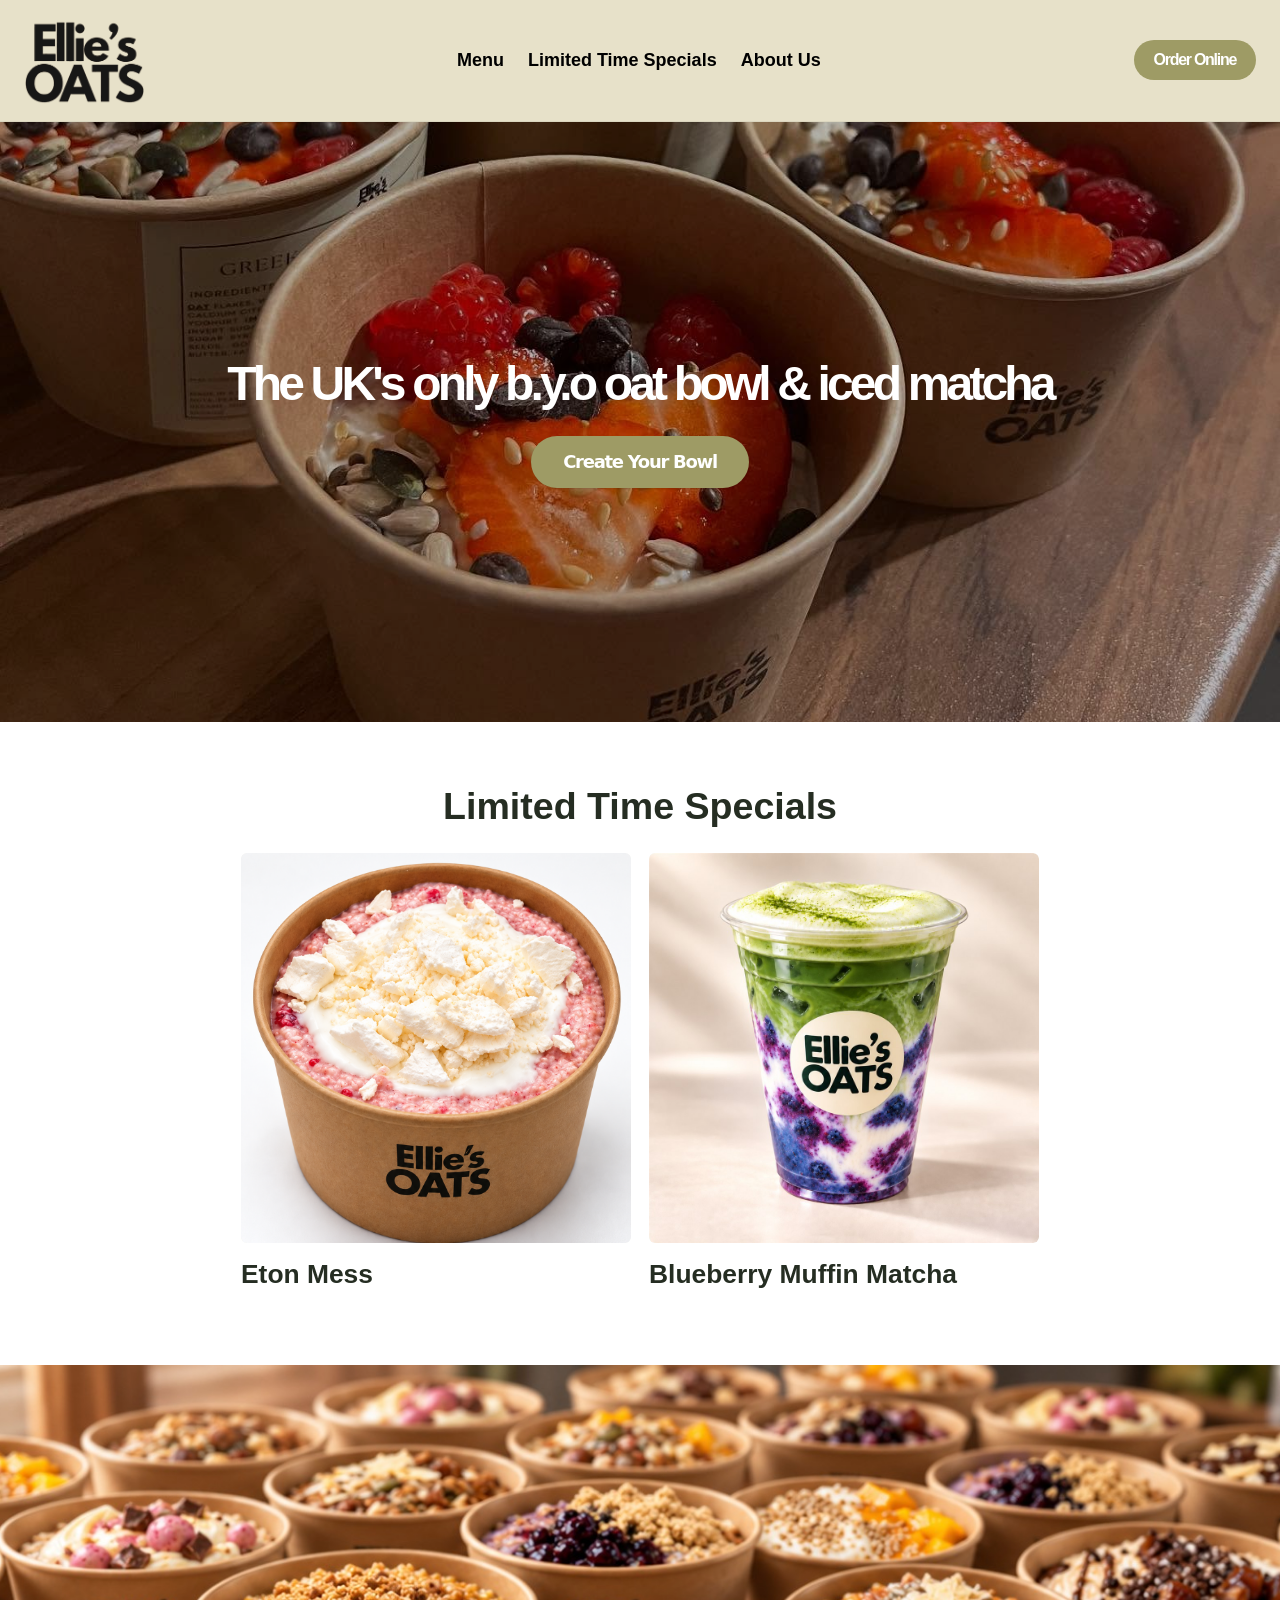
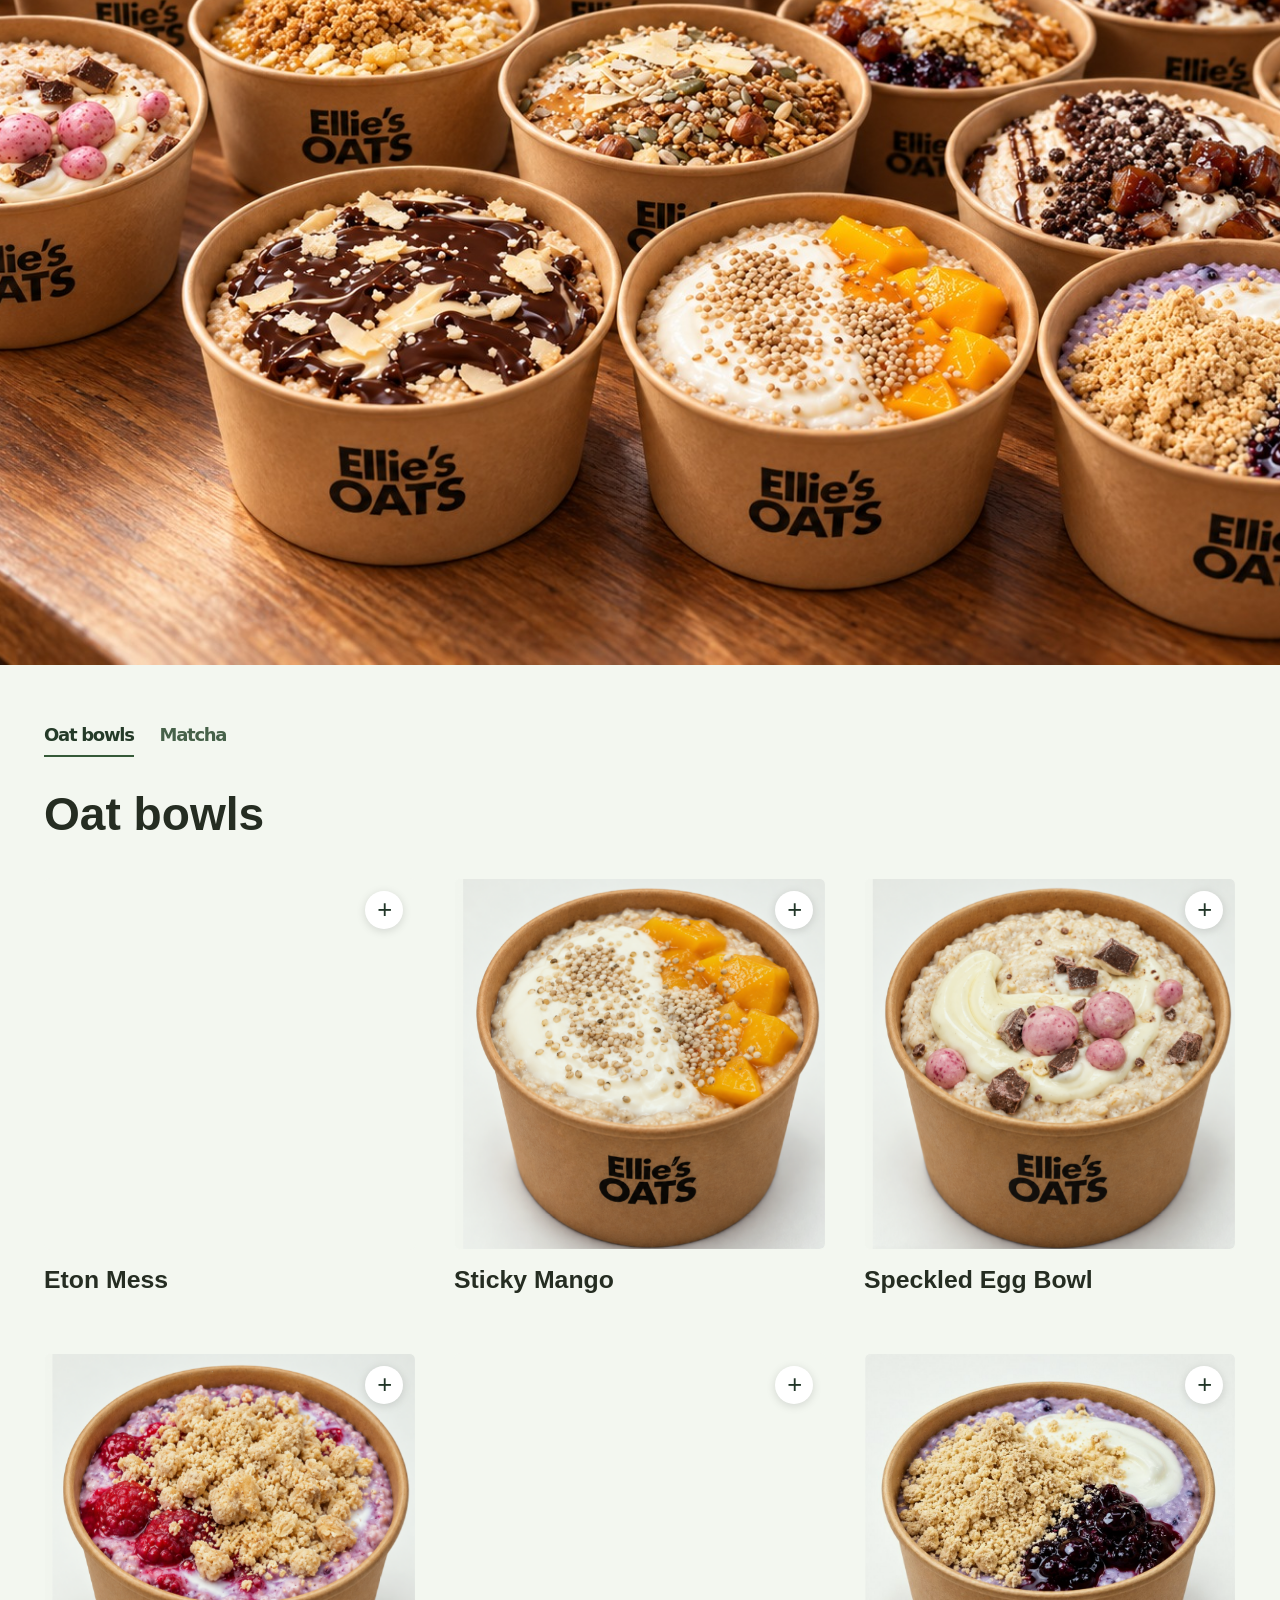
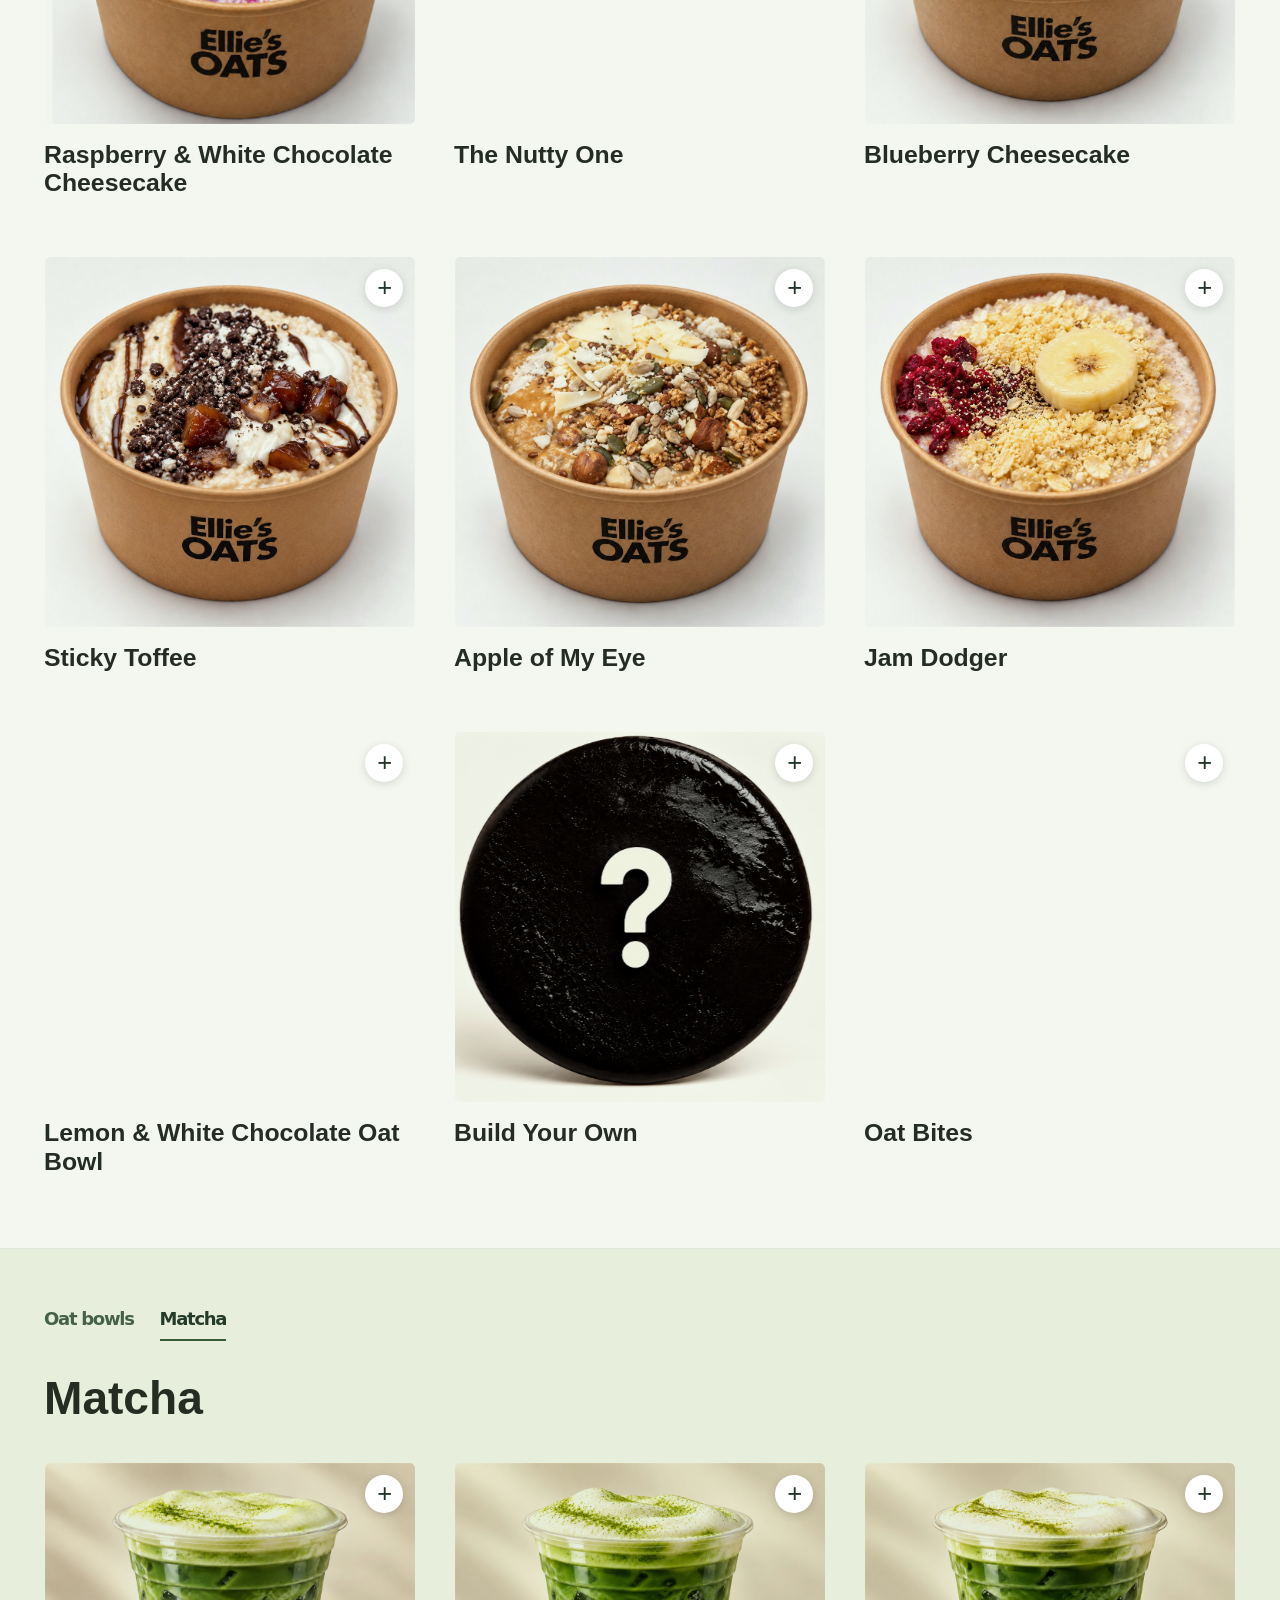
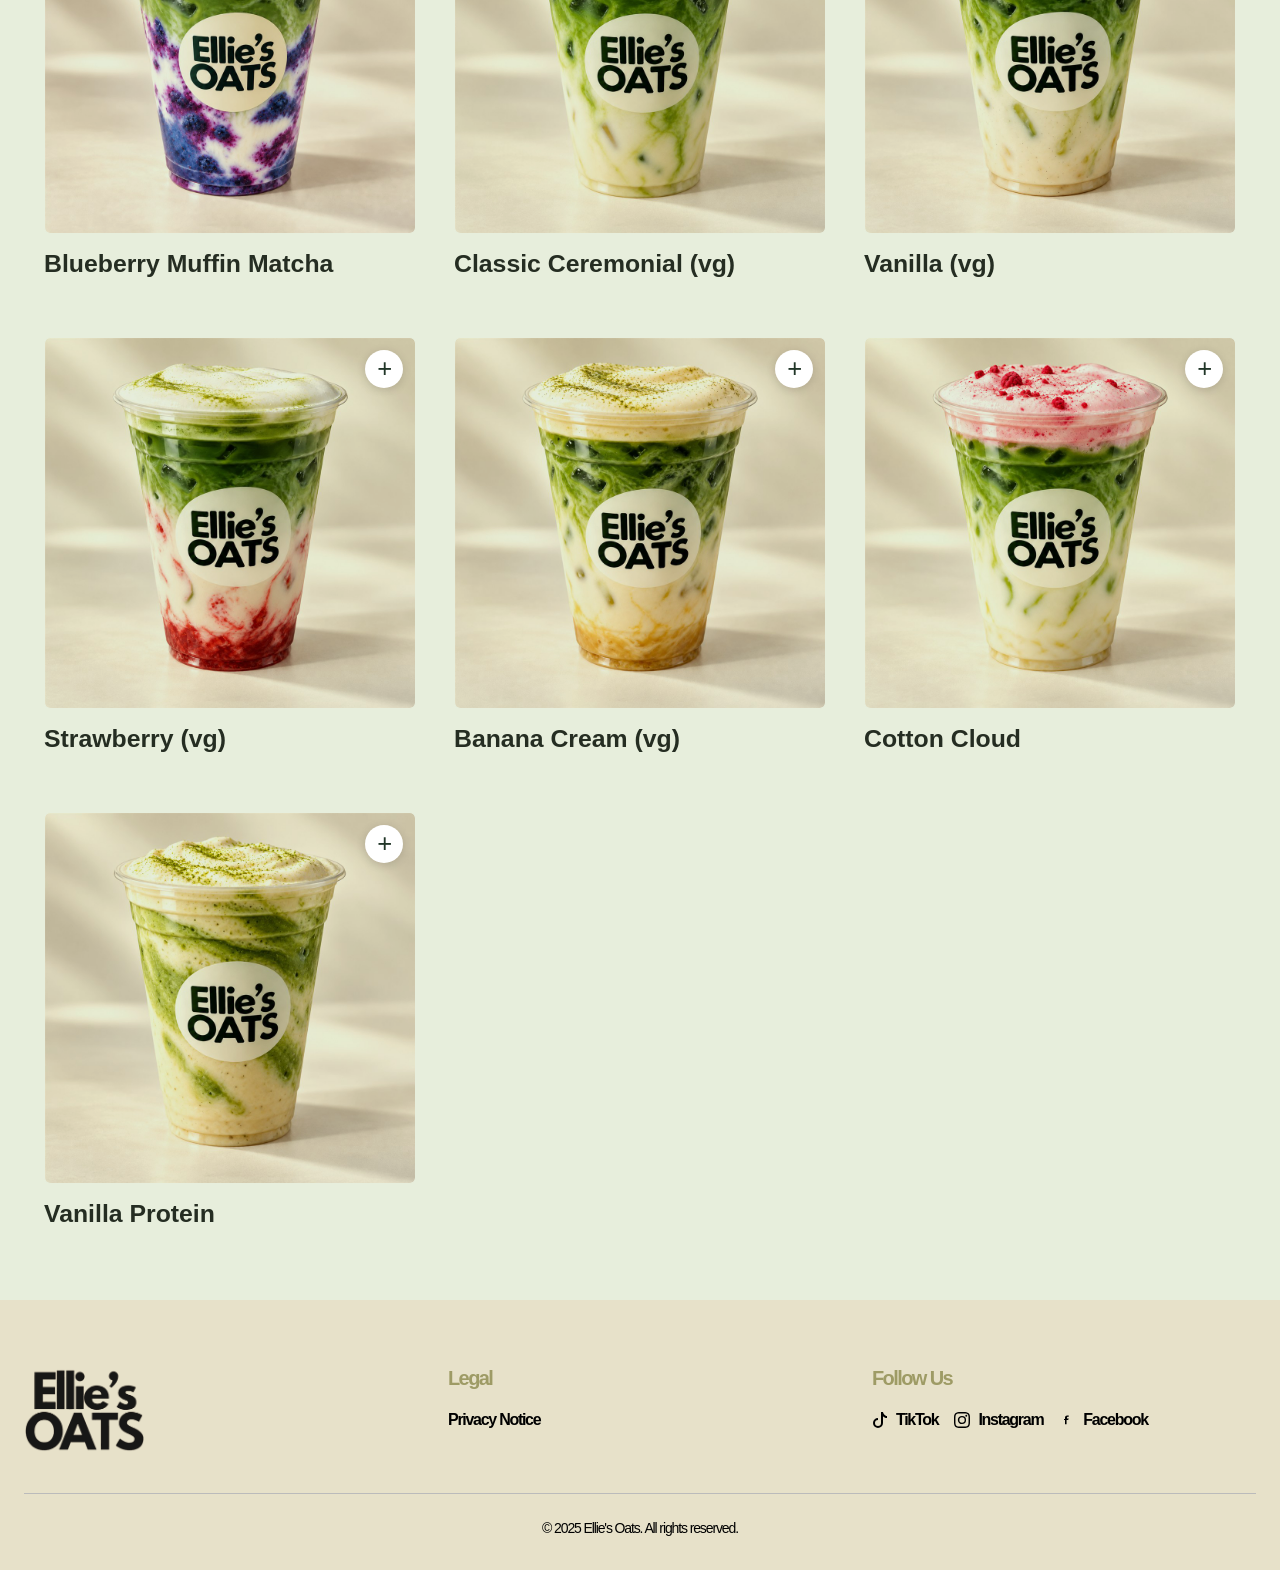
==== commit d39bd683: "Use supplied oat bowl menu images" ====
--- a/index.html
+++ b/index.html
@@ -1,3 +1,3 @@
 <!DOCTYPE html>
 <!-- saved from url=(0029)https://www.elliesoats.co.uk/ -->
-<html lang="en"><head><meta http-equiv="Content-Type" content="text/html; charset=UTF-8"><link rel="preload" href="https://www.elliesoats.co.uk/_next/static/media/797e433ab948586e-s.p.29207c2f.woff2" as="font" crossorigin="" type="font/woff2"><link rel="preload" href="https://www.elliesoats.co.uk/_next/static/media/caa3a2e1cccd8315-s.p.3b6cae6d.woff2" as="font" crossorigin="" type="font/woff2"><link rel="preload" as="image"><link rel="stylesheet" href="./assets/site.css?v=3" data-precedence="next"><link rel="stylesheet" href="./saved-pages/Ellie's Oats Ltd_files/d37c65f9e38ab7b9.css" data-precedence="next"><link rel="stylesheet" href="./saved-pages/Ellie's Oats Ltd_files/3f925ad81a35459d.css" data-precedence="next"><link rel="preload" as="script" fetchpriority="low" href="./saved-pages/Ellie's Oats Ltd_files/11211aaabb2560be.js.download"><link rel="preload" href="./assets/menu/special-eton-mess.jpg" as="image"><link rel="preload" href="./assets/menu/special-blueberry-muffin-matcha.jpg" as="image"><link rel="preload" href="./saved-pages/Ellie's Oats Ltd_files/hero2.jpg" as="image"><link rel="preload" href="./saved-pages/Ellie's Oats Ltd_files/d37c65f9e38ab7b9.css" as="style"><link rel="preload" href="./saved-pages/Ellie's Oats Ltd_files/3f925ad81a35459d.css" as="style"><meta name="viewport" content="width=device-width, initial-scale=1"><title>Ellie's Oats Ltd</title><meta name="description" content="The UK's only b.y.o oat bowl &amp; iced matcha"><link rel="icon" href="https://www.elliesoats.co.uk/favicon.ico?favicon.ec887f7a.ico" sizes="256x222" type="image/x-icon"><link rel="stylesheet" href="./assets/menu-gallery.css?v=11"></head><body class="geist_a71539c9-module__T19VSG__variable geist_mono_8d43a2aa-module__8Li5zG__variable antialiased"><!--$--><!--/$--><next-route-announcer style="position: absolute;"><template shadowrootmode="open"><div aria-live="assertive" id="__next-route-announcer__" role="alert" style="position: absolute; border: 0px; height: 1px; margin: -1px; padding: 0px; width: 1px; clip: rect(0px, 0px, 0px, 0px); overflow: hidden; white-space: nowrap; overflow-wrap: normal;"></div></template></next-route-announcer><div hidden=""></div><div class="min-h-screen font-sans"><header class="bg-brand-beige backdrop-blur sticky top-0 z-50 border-b border-black/5 py-4"><div class="container mx-auto flex flex-col md:flex-row items-center justify-between px-6 gap-4"><div class="flex justify-center md:justify-start items-center w-full md:w-auto mb-2 md:mb-0"><a class="cursor-pointer" href="index.html"><img alt="OAT &amp; MATCHA Logo" width="120" height="40" decoding="async" data-nimg="1" src="./saved-pages/Ellie's Oats Ltd_files/logo.png" style="color: transparent;"></a></div><nav class="w-full md:w-auto flex justify-center order-2 md:order-none"><ul class="flex gap-6 list-none font-brand"><li><a href="index.html#menu" class="font-medium hover:text-brand-green cursor-pointer">Menu</a></li><li><a class="font-medium hover:text-brand-green" href="about.html">About Us</a></li></ul></nav><div class="w-full md:w-auto flex justify-center md:justify-end order-3 md:order-none"><a href="order.html" class="bg-brand-green text-white px-5 py-2 rounded-full font-semibold hover:bg-brand-green-hover transition">Order Online</a></div></div></header><section class="w-full py-0 relative min-h-[400px] md:min-h-[600px] flex items-center justify-center overflow-hidden"><video class="absolute inset-0 w-full h-full object-cover z-0 hero-video" src="https://www.elliesoats.co.uk/hero_video.mp4" autoplay="" loop="" playsinline="" poster="./saved-pages/Ellie's Oats Ltd_files/hero2.jpg"></video><div class="hero-overlay"></div><div class="hero-content"><h1 class="text-text-white">The UK's only b.y.o oat bowl &amp; iced matcha</h1><a href="order.html" class="bg-brand-green text-text-white px-8 py-3 rounded-full font-semibold text-lg shadow hover:bg-brand-green-hover transition">Create Your Bowl</a></div></section><section id="limited-time-specials" class="py-24 relative bg-background overflow-hidden"><div class="container mx-auto px-6"><h2 class="mb-12">Limited Time Specials</h2><div class="flex flex-col md:flex-row gap-4 justify-center specials-grid md:flex-nowrap md:overflow-x-auto" style="min-width: 0px;"><div class="special-card"><div class="special-card-image"><img alt="Eton Mess" src="./assets/menu/special-eton-mess.jpg"></div><div class="special-card-content"><h3 class="special-card-title">Eton Mess</h3></div></div><div class="special-card"><div class="special-card-image"><img alt="Blueberry Muffin Matcha" src="./assets/menu/special-blueberry-muffin-matcha.jpg"></div><div class="special-card-content"><h3 class="special-card-title">Blueberry Muffin Matcha</h3></div></div></div></div></section><div class="oat-bowls-banner" style="width: 100%; height: 100vh; height: 100svh; overflow: hidden;"><img alt="A selection of Ellie's Oats bowls with different toppings" src="./assets/oat-bowls-banner.jpg" loading="lazy" decoding="async" width="1672" height="941" style="display: block; width: 100%; height: 100%; object-fit: cover; object-position: center;"></div><section class="py-24 menu-section" id="menu"><div class="container mx-auto px-6"><h2 class="text-3xl md:text-4xl font-extrabold text-center mb-12 section-title tracking-tighter font-brand-tight">Menu &amp; Nutrition</h2><div class="grid grid-cols-1 md:grid-cols-2 gap-12 menu-grid"><div class="p-8 rounded-2xl bg-background shadow-lg menu-column"><h3 class="text-xl font-bold mb-6 text-brand-green pb-4 border-b border-brand-border font-brand">OAT BOWLS</h3><div class="menu-item py-4 border-b border-dashed last:border-b-0 flex items-center gap-4"><div class="shrink-0"><img alt="Blueberry Cheesecake" loading="lazy" width="72" height="72" decoding="async" data-nimg="1" class="rounded-xl object-cover" src="./saved-pages/Ellie's Oats Ltd_files/blueberry.png" style="color: transparent;"></div><div class="flex-1"><h4 class="text-2xl md:text-3xl font-extrabold mb-1 tracking-tighter text-left w-full font-brand-tight text-text-dark">Blueberry Cheesecake</h4><p class="italic text-base">Blueberry soaked oats. Topped with a cheesecake drizzle, blueberry compote &amp; biscuit crumble</p><p class="mt-1 text-xs text-zinc-500 font-medium tracking-wide">Kcal: 508 &nbsp;·&nbsp; P: 24g &nbsp;·&nbsp; C: 60g &nbsp;·&nbsp; F: 18g</p></div></div><div class="menu-item py-4 border-b border-dashed last:border-b-0 flex items-center gap-4"><div class="shrink-0"><img alt="Sticky Toffee" loading="lazy" width="72" height="72" decoding="async" data-nimg="1" class="rounded-xl object-cover" src="./saved-pages/Ellie's Oats Ltd_files/sticky-toffee.png" style="color: transparent;"></div><div class="flex-1"><h4 class="text-2xl md:text-3xl font-extrabold mb-1 tracking-tighter text-left w-full font-brand-tight text-text-dark">Sticky Toffee</h4><p class="italic text-base">Date soaked oats, made with oat milk &amp; Greek yoghurt. Topped with banana, cacao nibs, greek yoghurt &amp; chopped dates.</p><p class="mt-1 text-xs text-zinc-500 font-medium tracking-wide">Kcal: 464 &nbsp;·&nbsp; P: 17g &nbsp;·&nbsp; C: 76g &nbsp;·&nbsp; F: 7g</p></div></div><div class="menu-item py-4 border-b border-dashed last:border-b-0 flex items-center gap-4"><div class="shrink-0"><img alt="Apple of My Eye" loading="lazy" width="72" height="72" decoding="async" data-nimg="1" class="rounded-xl object-cover" src="./saved-pages/Ellie's Oats Ltd_files/apple-of-my-eye.png" style="color: transparent;"></div><div class="flex-1"><h4 class="text-2xl md:text-3xl font-extrabold mb-1 tracking-tighter text-left w-full font-brand-tight text-text-dark">Apple of My Eye</h4><p class="italic text-base">Apple &amp; cinnamon soaked oats made with oat milk &amp; Greek yoghurt. Topped with sliced apple, peanut butter, homemade granola &amp; mixed seeds.</p><p class="mt-1 text-xs text-zinc-500 font-medium tracking-wide">Kcal: 550 &nbsp;·&nbsp; P: 23g &nbsp;·&nbsp; C: 67g &nbsp;·&nbsp; F: 20g</p></div></div><div class="menu-item py-4 border-b border-dashed last:border-b-0 flex items-center gap-4"><div class="shrink-0"><img alt="Jam Dodger" loading="lazy" width="72" height="72" decoding="async" data-nimg="1" class="rounded-xl object-cover" src="./saved-pages/Ellie's Oats Ltd_files/jam-dodger.png" style="color: transparent;"></div><div class="flex-1"><h4 class="text-2xl md:text-3xl font-extrabold mb-1 tracking-tighter text-left w-full font-brand-tight text-text-dark">Jam Dodger</h4><p class="italic text-base">Raspberry-soaked oats. Topped with raspberry jam, shortbread crumble and a min jam dodger biscuit</p><p class="mt-1 text-xs text-zinc-500 font-medium tracking-wide">Kcal: 548 &nbsp;·&nbsp; P: 17g &nbsp;·&nbsp; C: 81g &nbsp;·&nbsp; F: 15g</p></div></div><div class="menu-item py-4 border-b border-dashed last:border-b-0 flex items-center gap-4"><div class="shrink-0"><img alt="Lemon &amp; White Chocolate Oat Bowl" loading="lazy" width="72" height="72" decoding="async" data-nimg="1" class="rounded-xl object-cover" src="./saved-pages/Ellie's Oats Ltd_files/monthly-special-june.png" style="color: transparent;"></div><div class="flex-1"><h4 class="text-2xl md:text-3xl font-extrabold mb-1 tracking-tighter text-left w-full font-brand-tight text-text-dark">Lemon &amp; White Chocolate Oat Bowl</h4><p class="italic text-base">Lemon &amp; white chocolate soaked oats mixed with chia seeds. Topped with protein yoghurt, white chocolate drops, crumbled biscuit &amp; lemon drizzle.</p><p class="mt-1 text-xs text-zinc-500 font-medium tracking-wide">Kcal: 524 &nbsp;·&nbsp; P: 27g &nbsp;·&nbsp; C: 57g &nbsp;·&nbsp; F: 19g</p></div></div><div class="menu-item py-4 border-b border-dashed last:border-b-0 flex items-center gap-4"><div class="shrink-0"><img alt="The Nutty One" loading="lazy" width="72" height="72" decoding="async" data-nimg="1" class="rounded-xl object-cover" src="./saved-pages/Ellie's Oats Ltd_files/monthly-special-september.png" style="color: transparent;"></div><div class="flex-1"><h4 class="text-2xl md:text-3xl font-extrabold mb-1 tracking-tighter text-left w-full font-brand-tight text-text-dark">The Nutty One</h4><p class="italic text-base">Peanut flavoured oats soaked in oat milk, Greek yoghurt &amp; chia seeds. Topped with a yoghurt layer, crushed peanuts and a dark chocolate roof.</p><p class="mt-1 text-xs text-zinc-500 font-medium tracking-wide">Kcal: 487 &nbsp;·&nbsp; P: 27g &nbsp;·&nbsp; C: 46g &nbsp;·&nbsp; F: 17g</p></div></div><div class="menu-item py-4 border-b border-dashed last:border-b-0 flex items-center gap-4"><div class="shrink-0"><img alt="Eton Mess" loading="lazy" width="72" height="72" decoding="async" data-nimg="1" class="rounded-xl object-cover" src="./saved-pages/Ellie's Oats Ltd_files/monthly-special-october(1).png" style="color: transparent;"></div><div class="flex-1"><h4 class="text-2xl md:text-3xl font-extrabold mb-1 tracking-tighter text-left w-full font-brand-tight text-text-dark">Eton Mess</h4><p class="italic text-base">Oats soaked in low-fat Greek yoghurt, strawberries, white chocolate flavouring &amp; low-fat soft cheese. Topped with a meringue crumble.</p><p class="mt-1 text-xs text-zinc-500 font-medium tracking-wide">Kcal: 450 &nbsp;·&nbsp; P: 23g &nbsp;·&nbsp; C: 54g &nbsp;·&nbsp; F: 15g</p></div></div><div class="menu-item py-4 border-b border-dashed last:border-b-0 flex items-center gap-4"><div class="shrink-0"><img alt="Sticky Mango" loading="lazy" width="72" height="72" decoding="async" data-nimg="1" class="rounded-xl object-cover" src="./saved-pages/Ellie's Oats Ltd_files/sticky-mango.png" style="color: transparent;"></div><div class="flex-1"><h4 class="text-2xl md:text-3xl font-extrabold mb-1 tracking-tighter text-left w-full font-brand-tight text-text-dark">Sticky Mango</h4><p class="italic text-base">Mango &amp; coconut soaked oats mixed with chia seeds. Topped with coconut yoghurt, mango pieces &amp; sesame seeds.</p><p class="mt-1 text-xs text-zinc-500 font-medium tracking-wide">Kcal: 476 &nbsp;·&nbsp; P: 24g &nbsp;·&nbsp; C: 58g &nbsp;·&nbsp; F: 15g</p></div></div><div class="menu-item py-4 border-b border-dashed last:border-b-0 flex items-center gap-4"><div class="shrink-0"><img alt="Speckled Egg Bowl" loading="lazy" width="72" height="72" decoding="async" data-nimg="1" class="rounded-xl object-cover" src="./saved-pages/Ellie's Oats Ltd_files/exclusive-june.png" style="color: transparent;"></div><div class="flex-1"><h4 class="text-2xl md:text-3xl font-extrabold mb-1 tracking-tighter text-left w-full font-brand-tight text-text-dark">Speckled Egg Bowl</h4><p class="italic text-base">White chocolate flavoured oats soaked in Greek yoghurt, oat milk &amp; crushed speckled eggs. Topped with a white chocolate protein layer and a sprinkle of speckled eggs.</p><p class="mt-1 text-xs text-zinc-500 font-medium tracking-wide">Kcal: 563 &nbsp;·&nbsp; P: 27g &nbsp;·&nbsp; C: 67g &nbsp;·&nbsp; F: 20g</p></div></div><div class="menu-item py-4 border-b border-dashed last:border-b-0 flex items-center gap-4"><div class="shrink-0"><img alt="Raspberry &amp; White Chocolate Cheesecake" loading="lazy" width="72" height="72" decoding="async" data-nimg="1" class="rounded-xl object-cover" src="./saved-pages/Ellie's Oats Ltd_files/exclusive-april.png" style="color: transparent;"></div><div class="flex-1"><h4 class="text-2xl md:text-3xl font-extrabold mb-1 tracking-tighter text-left w-full font-brand-tight text-text-dark">Raspberry &amp; White Chocolate Cheesecake</h4><p class="italic text-base">Fuelling your day with 24g of protein - oats soaked in Greek yoghurt, raspberries, white chocolate flavouring &amp; low-fat soft cheese. Topped with a biscuit crumble.</p><p class="mt-1 text-xs text-zinc-500 font-medium tracking-wide">Kcal: 501 &nbsp;·&nbsp; P: 24g &nbsp;·&nbsp; C: 57g &nbsp;·&nbsp; F: 18g</p></div></div><div class="menu-item py-4 border-b border-dashed last:border-b-0 flex items-center gap-4"><div class="shrink-0"><img alt="Build Your Own" loading="lazy" width="72" height="72" decoding="async" data-nimg="1" class="rounded-xl object-cover" src="./saved-pages/Ellie's Oats Ltd_files/byob.png" style="color: transparent;"></div><div class="flex-1"><h4 class="text-2xl md:text-3xl font-extrabold mb-1 tracking-tighter text-left w-full font-brand-tight text-text-dark">Build Your Own</h4><p class="italic text-base">Create your perfect bowl! Choose your base and pick 4 toppings. Extra toppings available for £1 each.</p><p class="mt-1 text-xs text-zinc-500 font-medium tracking-wide">Kcal: 309 &nbsp;·&nbsp; P: 17g &nbsp;·&nbsp; C: 44g &nbsp;·&nbsp; F: 6g</p></div></div><div class="menu-item py-4 border-b border-dashed last:border-b-0 flex items-center gap-4"><div class="shrink-0"><img alt="Oat Bites" loading="lazy" width="72" height="72" decoding="async" data-nimg="1" class="rounded-xl object-cover" src="./saved-pages/Ellie's Oats Ltd_files/oat-bites.png" style="color: transparent;"></div><div class="flex-1"><h4 class="text-2xl md:text-3xl font-extrabold mb-1 tracking-tighter text-left w-full font-brand-tight text-text-dark">Oat Bites</h4><p class="italic text-base">Oats mixed with peanut butter, chia seeds, dates and honey. Topped with dark chocolate.</p><p class="mt-1 text-xs text-zinc-500 font-medium tracking-wide">Kcal: 223 &nbsp;·&nbsp; P: 16g &nbsp;·&nbsp; C: 19g &nbsp;·&nbsp; F: 8g</p></div></div></div><div class="p-8 rounded-2xl bg-background shadow-lg menu-column"><h3 class="text-xl font-bold mb-6 text-brand-green pb-4 border-b border-brand-border font-brand">MATCHA MENU</h3><div class="menu-item py-4 border-b border-dashed last:border-b-0 flex items-center gap-4"><div class="flex-1"><h4 class="text-2xl md:text-3xl font-extrabold mb-1 tracking-tighter text-left w-full font-brand-tight text-text-dark">Blueberry Muffin Matcha</h4><p class="italic text-base">Blueberry &amp; vanilla base, topped with ceremonial matcha.</p></div></div><div class="menu-item py-4 border-b border-dashed last:border-b-0 flex items-center gap-4"><div class="flex-1"><h4 class="text-2xl md:text-3xl font-extrabold mb-1 tracking-tighter text-left w-full font-brand-tight text-text-dark">Classic Ceremonial (vg)</h4><p class="italic text-base"></p></div></div><div class="menu-item py-4 border-b border-dashed last:border-b-0 flex items-center gap-4"><div class="flex-1"><h4 class="text-2xl md:text-3xl font-extrabold mb-1 tracking-tighter text-left w-full font-brand-tight text-text-dark">Vanilla (vg)</h4><p class="italic text-base"></p></div></div><div class="menu-item py-4 border-b border-dashed last:border-b-0 flex items-center gap-4"><div class="flex-1"><h4 class="text-2xl md:text-3xl font-extrabold mb-1 tracking-tighter text-left w-full font-brand-tight text-text-dark">Strawberry (vg)</h4><p class="italic text-base"></p></div></div><div class="menu-item py-4 border-b border-dashed last:border-b-0 flex items-center gap-4"><div class="flex-1"><h4 class="text-2xl md:text-3xl font-extrabold mb-1 tracking-tighter text-left w-full font-brand-tight text-text-dark">Banana Cream (vg)</h4><p class="italic text-base">Banana matcha, banana cold foam</p></div></div><div class="menu-item py-4 border-b border-dashed last:border-b-0 flex items-center gap-4"><div class="flex-1"><h4 class="text-2xl md:text-3xl font-extrabold mb-1 tracking-tighter text-left w-full font-brand-tight text-text-dark">Cotton Cloud</h4><p class="italic text-base">White chocolate matcha, raspberry cold foam</p></div></div><div class="menu-item py-4 border-b border-dashed last:border-b-0 flex items-center gap-4"><div class="flex-1"><h4 class="text-2xl md:text-3xl font-extrabold mb-1 tracking-tighter text-left w-full font-brand-tight text-text-dark">Vanilla Protein</h4><p class="italic text-base">Vegan protein shake with a serving of matcha</p></div></div></div></div></div></section><footer class="bg-brand-footer text-black pt-16 pb-8"><div class="container mx-auto px-6"><div class="grid grid-cols-1 md:grid-cols-3 gap-10 footer-content mb-10"><div class="footer-section flex flex-col items-start"><img alt="OAT &amp; MATCHA Logo" width="120" height="40" decoding="async" data-nimg="1" src="./saved-pages/Ellie's Oats Ltd_files/logo.png" style="color: transparent;"></div><div class="footer-section flex flex-col items-start"><h3 class="mb-4 text-xl font-bold font-brand" style="color: var(--brand-green);">Legal</h3><a href="privacy.html" class="text-black hover:text-brand-green transition font-semibold font-brand">Privacy Notice</a></div><div class="footer-section flex flex-col items-start"><h3 class="mb-4 text-xl font-bold font-brand" style="color: var(--brand-green);">Follow Us</h3><div class="flex gap-4 font-brand"><a href="https://www.tiktok.com/@ellies.oats" target="_blank" rel="noopener noreferrer" class="flex items-center gap-2 text-black hover:text-brand-green transition font-semibold"><svg xmlns="http://www.w3.org/2000/svg" width="16" height="16" fill="currentColor" class="bi bi-tiktok" viewBox="0 0 16 16"><path d="M9 0h1.98c.144.715.54 1.617 1.235 2.512C12.895 3.389 13.797 4 15 4v2c-1.753 0-3.07-.814-4-1.829V11a5 5 0 1 1-5-5v2a3 3 0 1 0 3 3z"></path></svg>TikTok</a><a href="https://www.instagram.com/ellies.oats" target="_blank" rel="noopener noreferrer" class="flex items-center gap-2 text-black hover:text-brand-green transition font-semibold"><svg xmlns="http://www.w3.org/2000/svg" width="16" height="16" fill="currentColor" class="bi bi-instagram" viewBox="0 0 16 16"><path d="M8 0C5.829 0 5.556.01 4.703.048 3.85.088 3.269.222 2.76.42a3.9 3.9 0 0 0-1.417.923A3.9 3.9 0 0 0 .42 2.76C.222 3.268.087 3.85.048 4.7.01 5.555 0 5.827 0 8.001c0 2.172.01 2.444.048 3.297.04.852.174 1.433.372 1.942.205.526.478.972.923 1.417.444.445.89.719 1.416.923.51.198 1.09.333 1.942.372C5.555 15.99 5.827 16 8 16s2.444-.01 3.298-.048c.851-.04 1.434-.174 1.943-.372a3.9 3.9 0 0 0 1.416-.923c.445-.445.718-.891.923-1.417.197-.509.332-1.09.372-1.942C15.99 10.445 16 10.173 16 8s-.01-2.445-.048-3.299c-.04-.851-.175-1.433-.372-1.941a3.9 3.9 0 0 0-.923-1.417A3.9 3.9 0 0 0 13.24.42c-.51-.198-1.092-.333-1.943-.372C10.443.01 10.172 0 7.998 0zm-.717 1.442h.718c2.136 0 2.389.007 3.232.046.78.035 1.204.166 1.486.275.373.145.64.319.92.599s.453.546.598.92c.11.281.24.705.275 1.485.039.843.047 1.096.047 3.231s-.008 2.389-.047 3.232c-.035.78-.166 1.203-.275 1.485a2.5 2.5 0 0 1-.599.919c-.28.28-.546.453-.92.598-.28.11-.704.24-1.485.276-.843.038-1.096.047-3.232.047s-2.39-.009-3.233-.047c-.78-.036-1.203-.166-1.485-.276a2.5 2.5 0 0 1-.92-.598 2.5 2.5 0 0 1-.6-.92c-.109-.281-.24-.705-.275-1.485-.038-.843-.046-1.096-.046-3.233s.008-2.388.046-3.231c.036-.78.166-1.204.276-1.486.145-.373.319-.64.599-.92s.546-.453.92-.598c.282-.11.705-.24 1.485-.276.738-.034 1.024-.044 2.515-.045zm4.988 1.328a.96.96 0 1 0 0 1.92.96.96 0 0 0 0-1.92m-4.27 1.122a4.109 4.109 0 1 0 0 8.217 4.109 4.109 0 0 0 0-8.217m0 1.441a2.667 2.667 0 1 1 0 5.334 2.667 2.667 0 0 1 0-5.334"></path></svg>Instagram</a><a href="https://m.facebook.com/profile.php?id=61577992477386" target="_blank" rel="noopener noreferrer" class="flex items-center gap-2 text-black hover:text-brand-green transition font-semibold"><svg xmlns="http://www.w3.org/2000/svg" width="16" height="16" fill="currentColor" class="bi bi-facebook" viewBox="0 0 16 16"><path d="M8.94 8.116H7.56v4.156H6V8.116H5V6.88h1v-1.06c0-.888.456-2.32 2.26-2.32h1.46v1.236h-1c-.298 0-.714.146-.714.774v.87h1.715l-.224 1.236z"></path></svg>Facebook</a></div></div></div><div class="border-t border-brand-border-light pt-6 text-center text-black text-sm copyright font-brand">© 2025 Ellie's Oats. All rights reserved.</div></div></footer></div><script src="./assets/menu-gallery.js?v=3" defer></script><script src="./assets/specials-gallery.js?v=2" defer></script></body></html>
+<html lang="en"><head><meta http-equiv="Content-Type" content="text/html; charset=UTF-8"><link rel="preload" href="https://www.elliesoats.co.uk/_next/static/media/797e433ab948586e-s.p.29207c2f.woff2" as="font" crossorigin="" type="font/woff2"><link rel="preload" href="https://www.elliesoats.co.uk/_next/static/media/caa3a2e1cccd8315-s.p.3b6cae6d.woff2" as="font" crossorigin="" type="font/woff2"><link rel="preload" as="image"><link rel="stylesheet" href="./assets/site.css?v=3" data-precedence="next"><link rel="stylesheet" href="./saved-pages/Ellie's Oats Ltd_files/d37c65f9e38ab7b9.css" data-precedence="next"><link rel="stylesheet" href="./saved-pages/Ellie's Oats Ltd_files/3f925ad81a35459d.css" data-precedence="next"><link rel="preload" as="script" fetchpriority="low" href="./saved-pages/Ellie's Oats Ltd_files/11211aaabb2560be.js.download"><link rel="preload" href="./assets/menu/special-eton-mess.png" as="image"><link rel="preload" href="./assets/menu/special-blueberry-muffin-matcha.jpg" as="image"><link rel="preload" href="./saved-pages/Ellie's Oats Ltd_files/hero2.jpg" as="image"><link rel="preload" href="./saved-pages/Ellie's Oats Ltd_files/d37c65f9e38ab7b9.css" as="style"><link rel="preload" href="./saved-pages/Ellie's Oats Ltd_files/3f925ad81a35459d.css" as="style"><meta name="viewport" content="width=device-width, initial-scale=1"><title>Ellie's Oats Ltd</title><meta name="description" content="The UK's only b.y.o oat bowl &amp; iced matcha"><link rel="icon" href="https://www.elliesoats.co.uk/favicon.ico?favicon.ec887f7a.ico" sizes="256x222" type="image/x-icon"><link rel="stylesheet" href="./assets/menu-gallery.css?v=11"></head><body class="geist_a71539c9-module__T19VSG__variable geist_mono_8d43a2aa-module__8Li5zG__variable antialiased"><!--$--><!--/$--><next-route-announcer style="position: absolute;"><template shadowrootmode="open"><div aria-live="assertive" id="__next-route-announcer__" role="alert" style="position: absolute; border: 0px; height: 1px; margin: -1px; padding: 0px; width: 1px; clip: rect(0px, 0px, 0px, 0px); overflow: hidden; white-space: nowrap; overflow-wrap: normal;"></div></template></next-route-announcer><div hidden=""></div><div class="min-h-screen font-sans"><header class="bg-brand-beige backdrop-blur sticky top-0 z-50 border-b border-black/5 py-4"><div class="container mx-auto flex flex-col md:flex-row items-center justify-between px-6 gap-4"><div class="flex justify-center md:justify-start items-center w-full md:w-auto mb-2 md:mb-0"><a class="cursor-pointer" href="index.html"><img alt="OAT &amp; MATCHA Logo" width="120" height="40" decoding="async" data-nimg="1" src="./saved-pages/Ellie's Oats Ltd_files/logo.png" style="color: transparent;"></a></div><nav class="w-full md:w-auto flex justify-center order-2 md:order-none"><ul class="flex gap-6 list-none font-brand"><li><a href="index.html#menu" class="font-medium hover:text-brand-green cursor-pointer">Menu</a></li><li><a class="font-medium hover:text-brand-green" href="about.html">About Us</a></li></ul></nav><div class="w-full md:w-auto flex justify-center md:justify-end order-3 md:order-none"><a href="order.html" class="bg-brand-green text-white px-5 py-2 rounded-full font-semibold hover:bg-brand-green-hover transition">Order Online</a></div></div></header><section class="w-full py-0 relative min-h-[400px] md:min-h-[600px] flex items-center justify-center overflow-hidden"><video class="absolute inset-0 w-full h-full object-cover z-0 hero-video" src="https://www.elliesoats.co.uk/hero_video.mp4" autoplay="" loop="" playsinline="" poster="./saved-pages/Ellie's Oats Ltd_files/hero2.jpg"></video><div class="hero-overlay"></div><div class="hero-content"><h1 class="text-text-white">The UK's only b.y.o oat bowl &amp; iced matcha</h1><a href="order.html" class="bg-brand-green text-text-white px-8 py-3 rounded-full font-semibold text-lg shadow hover:bg-brand-green-hover transition">Create Your Bowl</a></div></section><section id="limited-time-specials" class="py-24 relative bg-background overflow-hidden"><div class="container mx-auto px-6"><h2 class="mb-12">Limited Time Specials</h2><div class="flex flex-col md:flex-row gap-4 justify-center specials-grid md:flex-nowrap md:overflow-x-auto" style="min-width: 0px;"><div class="special-card"><div class="special-card-image"><img alt="Eton Mess" src="./assets/menu/special-eton-mess.png"></div><div class="special-card-content"><h3 class="special-card-title">Eton Mess</h3></div></div><div class="special-card"><div class="special-card-image"><img alt="Blueberry Muffin Matcha" src="./assets/menu/special-blueberry-muffin-matcha.jpg"></div><div class="special-card-content"><h3 class="special-card-title">Blueberry Muffin Matcha</h3></div></div></div></div></section><div class="oat-bowls-banner" style="width: 100%; height: 100vh; height: 100svh; overflow: hidden;"><img alt="A selection of Ellie's Oats bowls with different toppings" src="./assets/oat-bowls-banner.jpg" loading="lazy" decoding="async" width="1672" height="941" style="display: block; width: 100%; height: 100%; object-fit: cover; object-position: center;"></div><section class="py-24 menu-section" id="menu"><div class="container mx-auto px-6"><h2 class="text-3xl md:text-4xl font-extrabold text-center mb-12 section-title tracking-tighter font-brand-tight">Menu &amp; Nutrition</h2><div class="grid grid-cols-1 md:grid-cols-2 gap-12 menu-grid"><div class="p-8 rounded-2xl bg-background shadow-lg menu-column"><h3 class="text-xl font-bold mb-6 text-brand-green pb-4 border-b border-brand-border font-brand">OAT BOWLS</h3><div class="menu-item py-4 border-b border-dashed last:border-b-0 flex items-center gap-4"><div class="shrink-0"><img alt="Blueberry Cheesecake" loading="lazy" width="72" height="72" decoding="async" data-nimg="1" class="rounded-xl object-cover" src="./saved-pages/Ellie's Oats Ltd_files/blueberry.png" style="color: transparent;"></div><div class="flex-1"><h4 class="text-2xl md:text-3xl font-extrabold mb-1 tracking-tighter text-left w-full font-brand-tight text-text-dark">Blueberry Cheesecake</h4><p class="italic text-base">Blueberry soaked oats. Topped with a cheesecake drizzle, blueberry compote &amp; biscuit crumble</p><p class="mt-1 text-xs text-zinc-500 font-medium tracking-wide">Kcal: 508 &nbsp;·&nbsp; P: 24g &nbsp;·&nbsp; C: 60g &nbsp;·&nbsp; F: 18g</p></div></div><div class="menu-item py-4 border-b border-dashed last:border-b-0 flex items-center gap-4"><div class="shrink-0"><img alt="Sticky Toffee" loading="lazy" width="72" height="72" decoding="async" data-nimg="1" class="rounded-xl object-cover" src="./saved-pages/Ellie's Oats Ltd_files/sticky-toffee.png" style="color: transparent;"></div><div class="flex-1"><h4 class="text-2xl md:text-3xl font-extrabold mb-1 tracking-tighter text-left w-full font-brand-tight text-text-dark">Sticky Toffee</h4><p class="italic text-base">Date soaked oats, made with oat milk &amp; Greek yoghurt. Topped with banana, cacao nibs, greek yoghurt &amp; chopped dates.</p><p class="mt-1 text-xs text-zinc-500 font-medium tracking-wide">Kcal: 464 &nbsp;·&nbsp; P: 17g &nbsp;·&nbsp; C: 76g &nbsp;·&nbsp; F: 7g</p></div></div><div class="menu-item py-4 border-b border-dashed last:border-b-0 flex items-center gap-4"><div class="shrink-0"><img alt="Apple of My Eye" loading="lazy" width="72" height="72" decoding="async" data-nimg="1" class="rounded-xl object-cover" src="./saved-pages/Ellie's Oats Ltd_files/apple-of-my-eye.png" style="color: transparent;"></div><div class="flex-1"><h4 class="text-2xl md:text-3xl font-extrabold mb-1 tracking-tighter text-left w-full font-brand-tight text-text-dark">Apple of My Eye</h4><p class="italic text-base">Apple &amp; cinnamon soaked oats made with oat milk &amp; Greek yoghurt. Topped with sliced apple, peanut butter, homemade granola &amp; mixed seeds.</p><p class="mt-1 text-xs text-zinc-500 font-medium tracking-wide">Kcal: 550 &nbsp;·&nbsp; P: 23g &nbsp;·&nbsp; C: 67g &nbsp;·&nbsp; F: 20g</p></div></div><div class="menu-item py-4 border-b border-dashed last:border-b-0 flex items-center gap-4"><div class="shrink-0"><img alt="Jam Dodger" loading="lazy" width="72" height="72" decoding="async" data-nimg="1" class="rounded-xl object-cover" src="./saved-pages/Ellie's Oats Ltd_files/jam-dodger.png" style="color: transparent;"></div><div class="flex-1"><h4 class="text-2xl md:text-3xl font-extrabold mb-1 tracking-tighter text-left w-full font-brand-tight text-text-dark">Jam Dodger</h4><p class="italic text-base">Raspberry-soaked oats. Topped with raspberry jam, shortbread crumble and a min jam dodger biscuit</p><p class="mt-1 text-xs text-zinc-500 font-medium tracking-wide">Kcal: 548 &nbsp;·&nbsp; P: 17g &nbsp;·&nbsp; C: 81g &nbsp;·&nbsp; F: 15g</p></div></div><div class="menu-item py-4 border-b border-dashed last:border-b-0 flex items-center gap-4"><div class="shrink-0"><img alt="Lemon &amp; White Chocolate Oat Bowl" loading="lazy" width="72" height="72" decoding="async" data-nimg="1" class="rounded-xl object-cover" src="./saved-pages/Ellie's Oats Ltd_files/monthly-special-june.png" style="color: transparent;"></div><div class="flex-1"><h4 class="text-2xl md:text-3xl font-extrabold mb-1 tracking-tighter text-left w-full font-brand-tight text-text-dark">Lemon &amp; White Chocolate Oat Bowl</h4><p class="italic text-base">Lemon &amp; white chocolate soaked oats mixed with chia seeds. Topped with protein yoghurt, white chocolate drops, crumbled biscuit &amp; lemon drizzle.</p><p class="mt-1 text-xs text-zinc-500 font-medium tracking-wide">Kcal: 524 &nbsp;·&nbsp; P: 27g &nbsp;·&nbsp; C: 57g &nbsp;·&nbsp; F: 19g</p></div></div><div class="menu-item py-4 border-b border-dashed last:border-b-0 flex items-center gap-4"><div class="shrink-0"><img alt="The Nutty One" loading="lazy" width="72" height="72" decoding="async" data-nimg="1" class="rounded-xl object-cover" src="./saved-pages/Ellie's Oats Ltd_files/monthly-special-september.png" style="color: transparent;"></div><div class="flex-1"><h4 class="text-2xl md:text-3xl font-extrabold mb-1 tracking-tighter text-left w-full font-brand-tight text-text-dark">The Nutty One</h4><p class="italic text-base">Peanut flavoured oats soaked in oat milk, Greek yoghurt &amp; chia seeds. Topped with a yoghurt layer, crushed peanuts and a dark chocolate roof.</p><p class="mt-1 text-xs text-zinc-500 font-medium tracking-wide">Kcal: 487 &nbsp;·&nbsp; P: 27g &nbsp;·&nbsp; C: 46g &nbsp;·&nbsp; F: 17g</p></div></div><div class="menu-item py-4 border-b border-dashed last:border-b-0 flex items-center gap-4"><div class="shrink-0"><img alt="Eton Mess" loading="lazy" width="72" height="72" decoding="async" data-nimg="1" class="rounded-xl object-cover" src="./saved-pages/Ellie's Oats Ltd_files/monthly-special-october(1).png" style="color: transparent;"></div><div class="flex-1"><h4 class="text-2xl md:text-3xl font-extrabold mb-1 tracking-tighter text-left w-full font-brand-tight text-text-dark">Eton Mess</h4><p class="italic text-base">Oats soaked in low-fat Greek yoghurt, strawberries, white chocolate flavouring &amp; low-fat soft cheese. Topped with a meringue crumble.</p><p class="mt-1 text-xs text-zinc-500 font-medium tracking-wide">Kcal: 450 &nbsp;·&nbsp; P: 23g &nbsp;·&nbsp; C: 54g &nbsp;·&nbsp; F: 15g</p></div></div><div class="menu-item py-4 border-b border-dashed last:border-b-0 flex items-center gap-4"><div class="shrink-0"><img alt="Sticky Mango" loading="lazy" width="72" height="72" decoding="async" data-nimg="1" class="rounded-xl object-cover" src="./saved-pages/Ellie's Oats Ltd_files/sticky-mango.png" style="color: transparent;"></div><div class="flex-1"><h4 class="text-2xl md:text-3xl font-extrabold mb-1 tracking-tighter text-left w-full font-brand-tight text-text-dark">Sticky Mango</h4><p class="italic text-base">Mango &amp; coconut soaked oats mixed with chia seeds. Topped with coconut yoghurt, mango pieces &amp; sesame seeds.</p><p class="mt-1 text-xs text-zinc-500 font-medium tracking-wide">Kcal: 476 &nbsp;·&nbsp; P: 24g &nbsp;·&nbsp; C: 58g &nbsp;·&nbsp; F: 15g</p></div></div><div class="menu-item py-4 border-b border-dashed last:border-b-0 flex items-center gap-4"><div class="shrink-0"><img alt="Speckled Egg Bowl" loading="lazy" width="72" height="72" decoding="async" data-nimg="1" class="rounded-xl object-cover" src="./saved-pages/Ellie's Oats Ltd_files/exclusive-june.png" style="color: transparent;"></div><div class="flex-1"><h4 class="text-2xl md:text-3xl font-extrabold mb-1 tracking-tighter text-left w-full font-brand-tight text-text-dark">Speckled Egg Bowl</h4><p class="italic text-base">White chocolate flavoured oats soaked in Greek yoghurt, oat milk &amp; crushed speckled eggs. Topped with a white chocolate protein layer and a sprinkle of speckled eggs.</p><p class="mt-1 text-xs text-zinc-500 font-medium tracking-wide">Kcal: 563 &nbsp;·&nbsp; P: 27g &nbsp;·&nbsp; C: 67g &nbsp;·&nbsp; F: 20g</p></div></div><div class="menu-item py-4 border-b border-dashed last:border-b-0 flex items-center gap-4"><div class="shrink-0"><img alt="Raspberry &amp; White Chocolate Cheesecake" loading="lazy" width="72" height="72" decoding="async" data-nimg="1" class="rounded-xl object-cover" src="./saved-pages/Ellie's Oats Ltd_files/exclusive-april.png" style="color: transparent;"></div><div class="flex-1"><h4 class="text-2xl md:text-3xl font-extrabold mb-1 tracking-tighter text-left w-full font-brand-tight text-text-dark">Raspberry &amp; White Chocolate Cheesecake</h4><p class="italic text-base">Fuelling your day with 24g of protein - oats soaked in Greek yoghurt, raspberries, white chocolate flavouring &amp; low-fat soft cheese. Topped with a biscuit crumble.</p><p class="mt-1 text-xs text-zinc-500 font-medium tracking-wide">Kcal: 501 &nbsp;·&nbsp; P: 24g &nbsp;·&nbsp; C: 57g &nbsp;·&nbsp; F: 18g</p></div></div><div class="menu-item py-4 border-b border-dashed last:border-b-0 flex items-center gap-4"><div class="shrink-0"><img alt="Build Your Own" loading="lazy" width="72" height="72" decoding="async" data-nimg="1" class="rounded-xl object-cover" src="./saved-pages/Ellie's Oats Ltd_files/byob.png" style="color: transparent;"></div><div class="flex-1"><h4 class="text-2xl md:text-3xl font-extrabold mb-1 tracking-tighter text-left w-full font-brand-tight text-text-dark">Build Your Own</h4><p class="italic text-base">Create your perfect bowl! Choose your base and pick 4 toppings. Extra toppings available for £1 each.</p><p class="mt-1 text-xs text-zinc-500 font-medium tracking-wide">Kcal: 309 &nbsp;·&nbsp; P: 17g &nbsp;·&nbsp; C: 44g &nbsp;·&nbsp; F: 6g</p></div></div><div class="menu-item py-4 border-b border-dashed last:border-b-0 flex items-center gap-4"><div class="shrink-0"><img alt="Oat Bites" loading="lazy" width="72" height="72" decoding="async" data-nimg="1" class="rounded-xl object-cover" src="./saved-pages/Ellie's Oats Ltd_files/oat-bites.png" style="color: transparent;"></div><div class="flex-1"><h4 class="text-2xl md:text-3xl font-extrabold mb-1 tracking-tighter text-left w-full font-brand-tight text-text-dark">Oat Bites</h4><p class="italic text-base">Oats mixed with peanut butter, chia seeds, dates and honey. Topped with dark chocolate.</p><p class="mt-1 text-xs text-zinc-500 font-medium tracking-wide">Kcal: 223 &nbsp;·&nbsp; P: 16g &nbsp;·&nbsp; C: 19g &nbsp;·&nbsp; F: 8g</p></div></div></div><div class="p-8 rounded-2xl bg-background shadow-lg menu-column"><h3 class="text-xl font-bold mb-6 text-brand-green pb-4 border-b border-brand-border font-brand">MATCHA MENU</h3><div class="menu-item py-4 border-b border-dashed last:border-b-0 flex items-center gap-4"><div class="flex-1"><h4 class="text-2xl md:text-3xl font-extrabold mb-1 tracking-tighter text-left w-full font-brand-tight text-text-dark">Blueberry Muffin Matcha</h4><p class="italic text-base">Blueberry &amp; vanilla base, topped with ceremonial matcha.</p></div></div><div class="menu-item py-4 border-b border-dashed last:border-b-0 flex items-center gap-4"><div class="flex-1"><h4 class="text-2xl md:text-3xl font-extrabold mb-1 tracking-tighter text-left w-full font-brand-tight text-text-dark">Classic Ceremonial (vg)</h4><p class="italic text-base"></p></div></div><div class="menu-item py-4 border-b border-dashed last:border-b-0 flex items-center gap-4"><div class="flex-1"><h4 class="text-2xl md:text-3xl font-extrabold mb-1 tracking-tighter text-left w-full font-brand-tight text-text-dark">Vanilla (vg)</h4><p class="italic text-base"></p></div></div><div class="menu-item py-4 border-b border-dashed last:border-b-0 flex items-center gap-4"><div class="flex-1"><h4 class="text-2xl md:text-3xl font-extrabold mb-1 tracking-tighter text-left w-full font-brand-tight text-text-dark">Strawberry (vg)</h4><p class="italic text-base"></p></div></div><div class="menu-item py-4 border-b border-dashed last:border-b-0 flex items-center gap-4"><div class="flex-1"><h4 class="text-2xl md:text-3xl font-extrabold mb-1 tracking-tighter text-left w-full font-brand-tight text-text-dark">Banana Cream (vg)</h4><p class="italic text-base">Banana matcha, banana cold foam</p></div></div><div class="menu-item py-4 border-b border-dashed last:border-b-0 flex items-center gap-4"><div class="flex-1"><h4 class="text-2xl md:text-3xl font-extrabold mb-1 tracking-tighter text-left w-full font-brand-tight text-text-dark">Cotton Cloud</h4><p class="italic text-base">White chocolate matcha, raspberry cold foam</p></div></div><div class="menu-item py-4 border-b border-dashed last:border-b-0 flex items-center gap-4"><div class="flex-1"><h4 class="text-2xl md:text-3xl font-extrabold mb-1 tracking-tighter text-left w-full font-brand-tight text-text-dark">Vanilla Protein</h4><p class="italic text-base">Vegan protein shake with a serving of matcha</p></div></div></div></div></div></section><footer class="bg-brand-footer text-black pt-16 pb-8"><div class="container mx-auto px-6"><div class="grid grid-cols-1 md:grid-cols-3 gap-10 footer-content mb-10"><div class="footer-section flex flex-col items-start"><img alt="OAT &amp; MATCHA Logo" width="120" height="40" decoding="async" data-nimg="1" src="./saved-pages/Ellie's Oats Ltd_files/logo.png" style="color: transparent;"></div><div class="footer-section flex flex-col items-start"><h3 class="mb-4 text-xl font-bold font-brand" style="color: var(--brand-green);">Legal</h3><a href="privacy.html" class="text-black hover:text-brand-green transition font-semibold font-brand">Privacy Notice</a></div><div class="footer-section flex flex-col items-start"><h3 class="mb-4 text-xl font-bold font-brand" style="color: var(--brand-green);">Follow Us</h3><div class="flex gap-4 font-brand"><a href="https://www.tiktok.com/@ellies.oats" target="_blank" rel="noopener noreferrer" class="flex items-center gap-2 text-black hover:text-brand-green transition font-semibold"><svg xmlns="http://www.w3.org/2000/svg" width="16" height="16" fill="currentColor" class="bi bi-tiktok" viewBox="0 0 16 16"><path d="M9 0h1.98c.144.715.54 1.617 1.235 2.512C12.895 3.389 13.797 4 15 4v2c-1.753 0-3.07-.814-4-1.829V11a5 5 0 1 1-5-5v2a3 3 0 1 0 3 3z"></path></svg>TikTok</a><a href="https://www.instagram.com/ellies.oats" target="_blank" rel="noopener noreferrer" class="flex items-center gap-2 text-black hover:text-brand-green transition font-semibold"><svg xmlns="http://www.w3.org/2000/svg" width="16" height="16" fill="currentColor" class="bi bi-instagram" viewBox="0 0 16 16"><path d="M8 0C5.829 0 5.556.01 4.703.048 3.85.088 3.269.222 2.76.42a3.9 3.9 0 0 0-1.417.923A3.9 3.9 0 0 0 .42 2.76C.222 3.268.087 3.85.048 4.7.01 5.555 0 5.827 0 8.001c0 2.172.01 2.444.048 3.297.04.852.174 1.433.372 1.942.205.526.478.972.923 1.417.444.445.89.719 1.416.923.51.198 1.09.333 1.942.372C5.555 15.99 5.827 16 8 16s2.444-.01 3.298-.048c.851-.04 1.434-.174 1.943-.372a3.9 3.9 0 0 0 1.416-.923c.445-.445.718-.891.923-1.417.197-.509.332-1.09.372-1.942C15.99 10.445 16 10.173 16 8s-.01-2.445-.048-3.299c-.04-.851-.175-1.433-.372-1.941a3.9 3.9 0 0 0-.923-1.417A3.9 3.9 0 0 0 13.24.42c-.51-.198-1.092-.333-1.943-.372C10.443.01 10.172 0 7.998 0zm-.717 1.442h.718c2.136 0 2.389.007 3.232.046.78.035 1.204.166 1.486.275.373.145.64.319.92.599s.453.546.598.92c.11.281.24.705.275 1.485.039.843.047 1.096.047 3.231s-.008 2.389-.047 3.232c-.035.78-.166 1.203-.275 1.485a2.5 2.5 0 0 1-.599.919c-.28.28-.546.453-.92.598-.28.11-.704.24-1.485.276-.843.038-1.096.047-3.232.047s-2.39-.009-3.233-.047c-.78-.036-1.203-.166-1.485-.276a2.5 2.5 0 0 1-.92-.598 2.5 2.5 0 0 1-.6-.92c-.109-.281-.24-.705-.275-1.485-.038-.843-.046-1.096-.046-3.233s.008-2.388.046-3.231c.036-.78.166-1.204.276-1.486.145-.373.319-.64.599-.92s.546-.453.92-.598c.282-.11.705-.24 1.485-.276.738-.034 1.024-.044 2.515-.045zm4.988 1.328a.96.96 0 1 0 0 1.92.96.96 0 0 0 0-1.92m-4.27 1.122a4.109 4.109 0 1 0 0 8.217 4.109 4.109 0 0 0 0-8.217m0 1.441a2.667 2.667 0 1 1 0 5.334 2.667 2.667 0 0 1 0-5.334"></path></svg>Instagram</a><a href="https://m.facebook.com/profile.php?id=61577992477386" target="_blank" rel="noopener noreferrer" class="flex items-center gap-2 text-black hover:text-brand-green transition font-semibold"><svg xmlns="http://www.w3.org/2000/svg" width="16" height="16" fill="currentColor" class="bi bi-facebook" viewBox="0 0 16 16"><path d="M8.94 8.116H7.56v4.156H6V8.116H5V6.88h1v-1.06c0-.888.456-2.32 2.26-2.32h1.46v1.236h-1c-.298 0-.714.146-.714.774v.87h1.715l-.224 1.236z"></path></svg>Facebook</a></div></div></div><div class="border-t border-brand-border-light pt-6 text-center text-black text-sm copyright font-brand">© 2025 Ellie's Oats. All rights reserved.</div></div></footer></div><script src="./assets/menu-gallery.js?v=3" defer></script><script src="./assets/specials-gallery.js?v=2" defer></script></body></html>
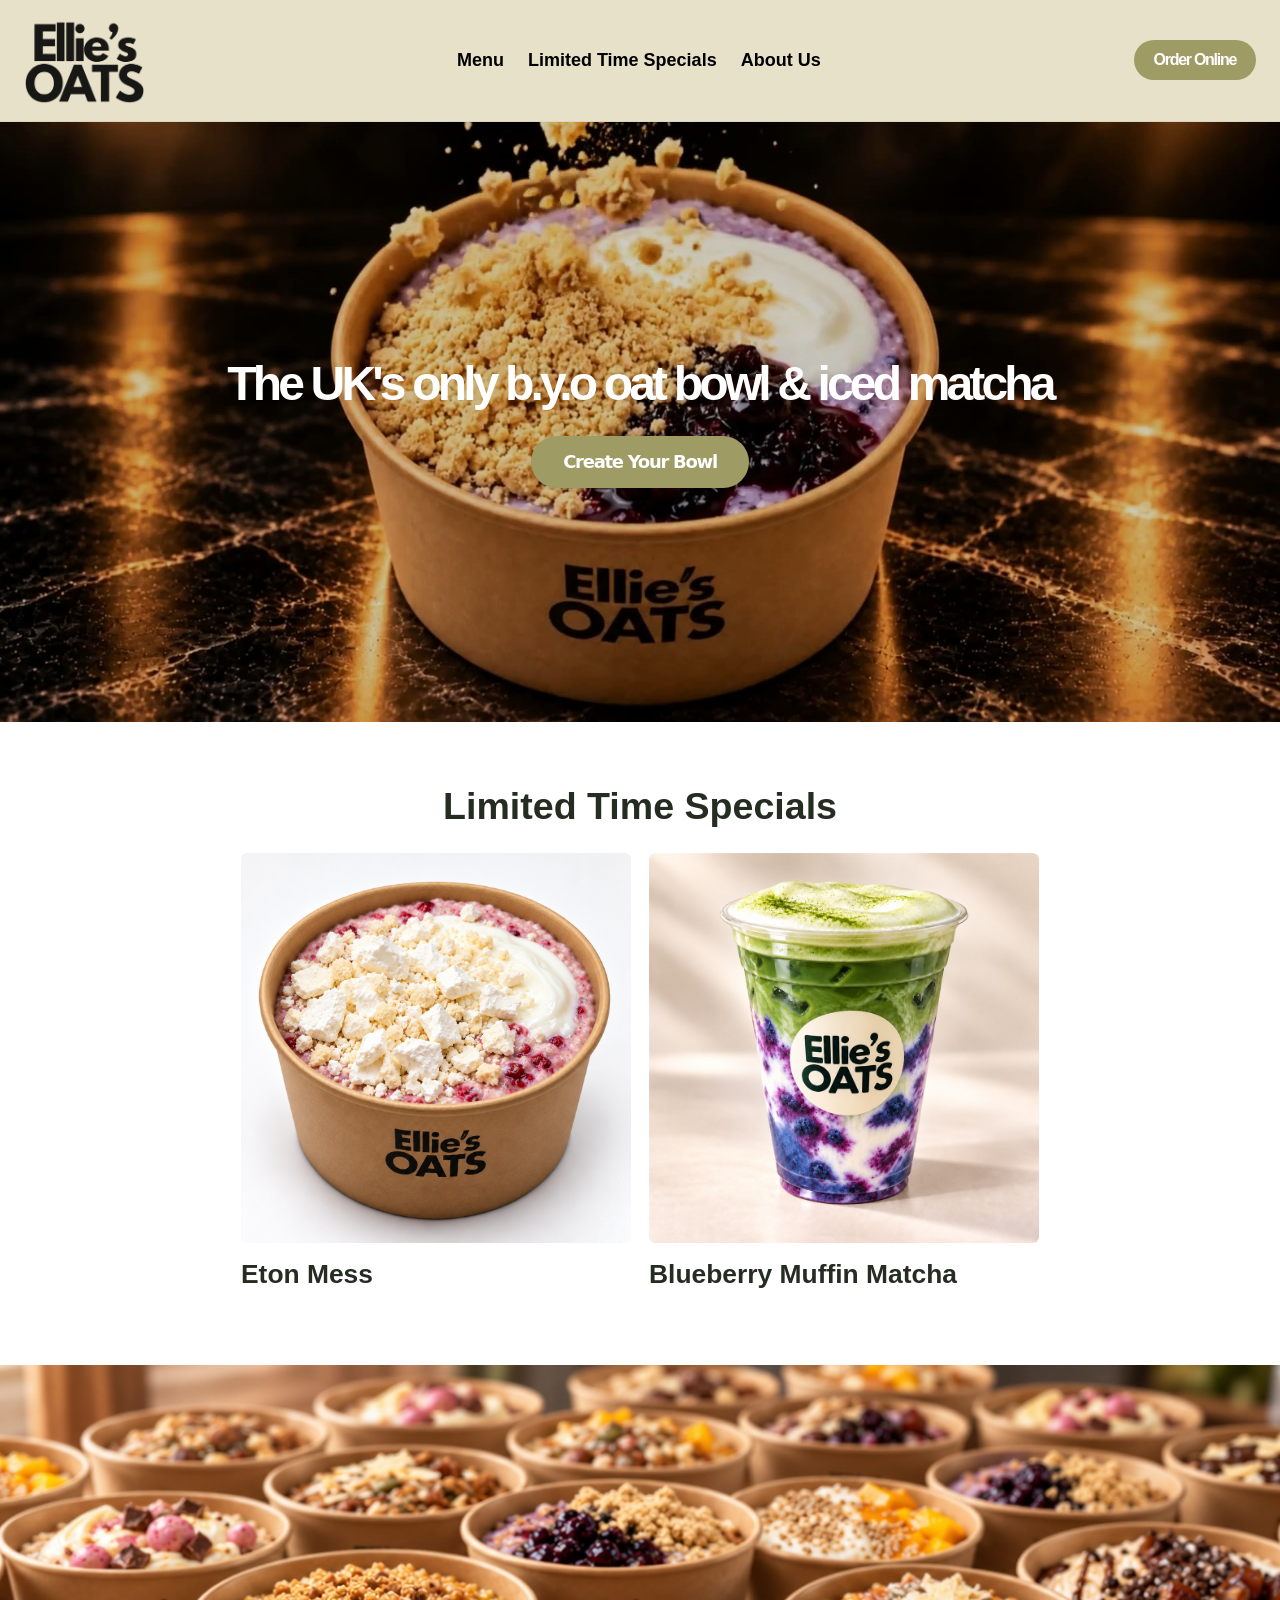
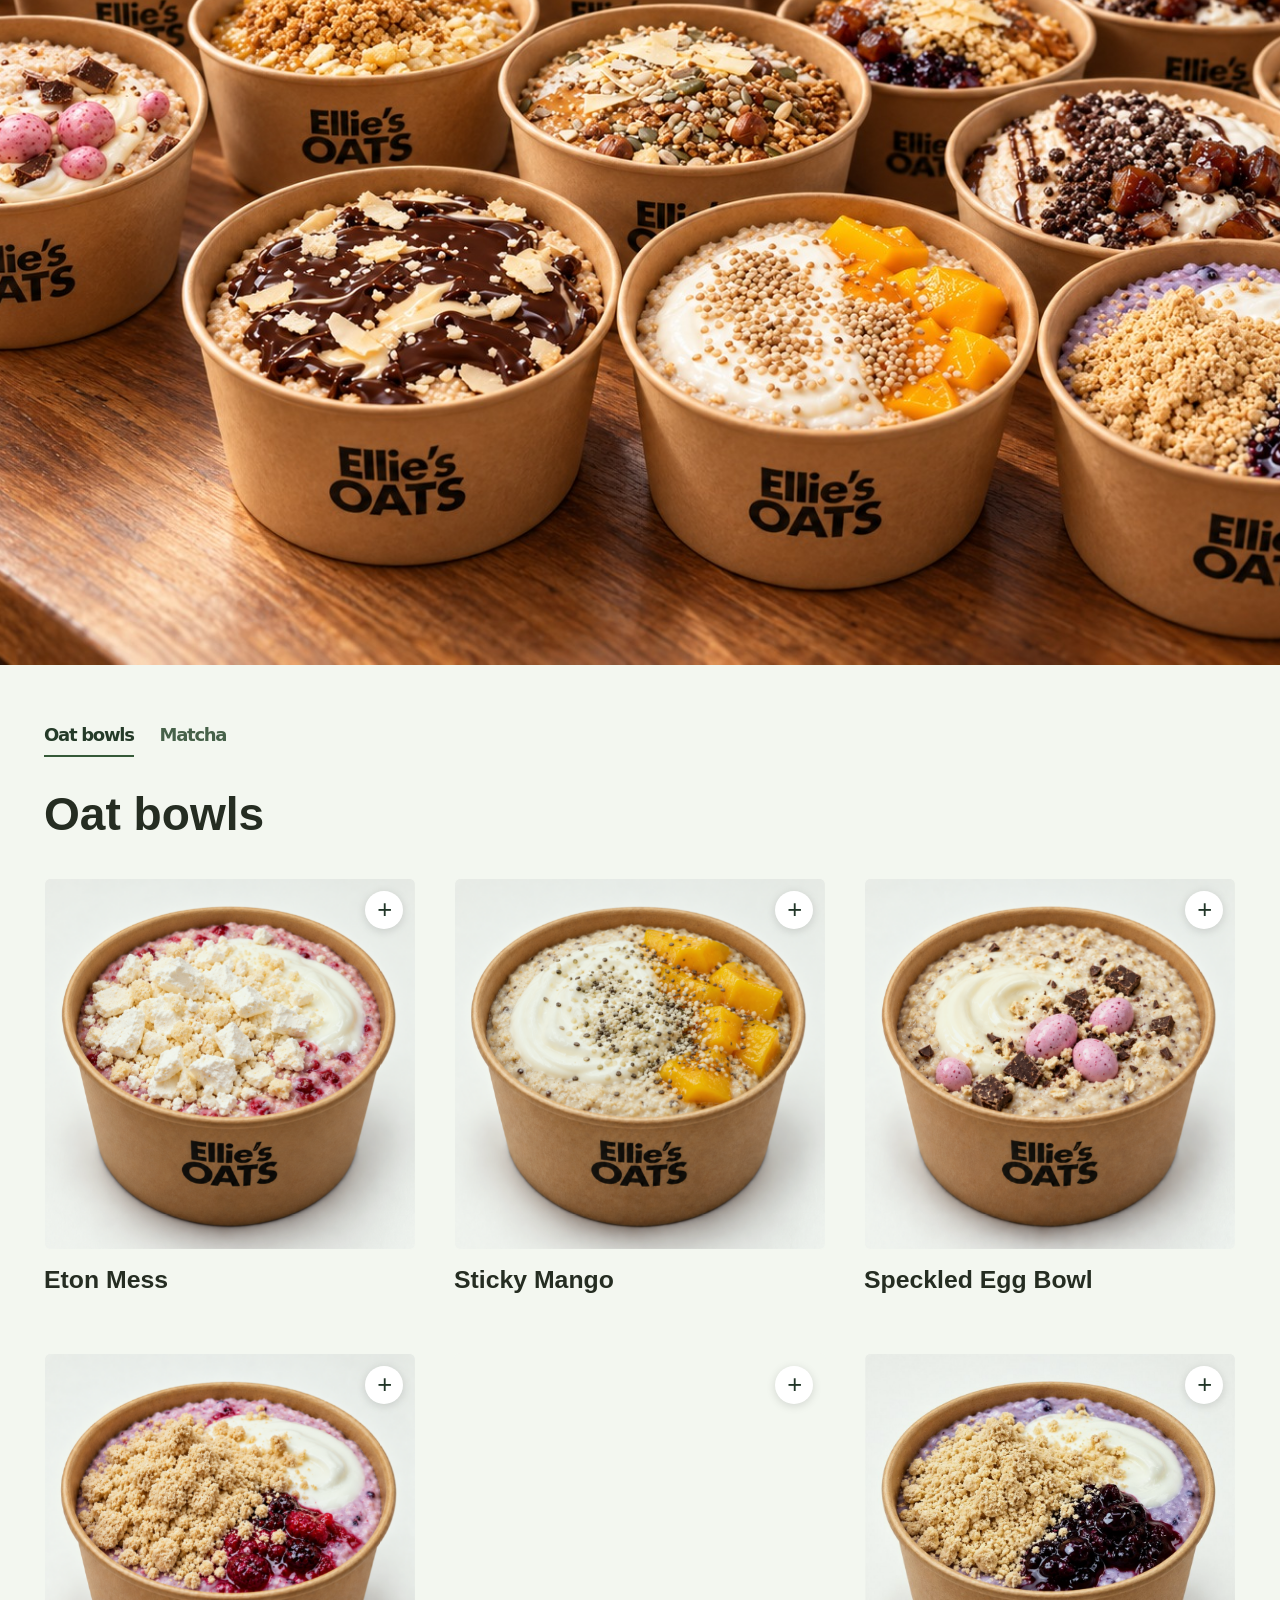
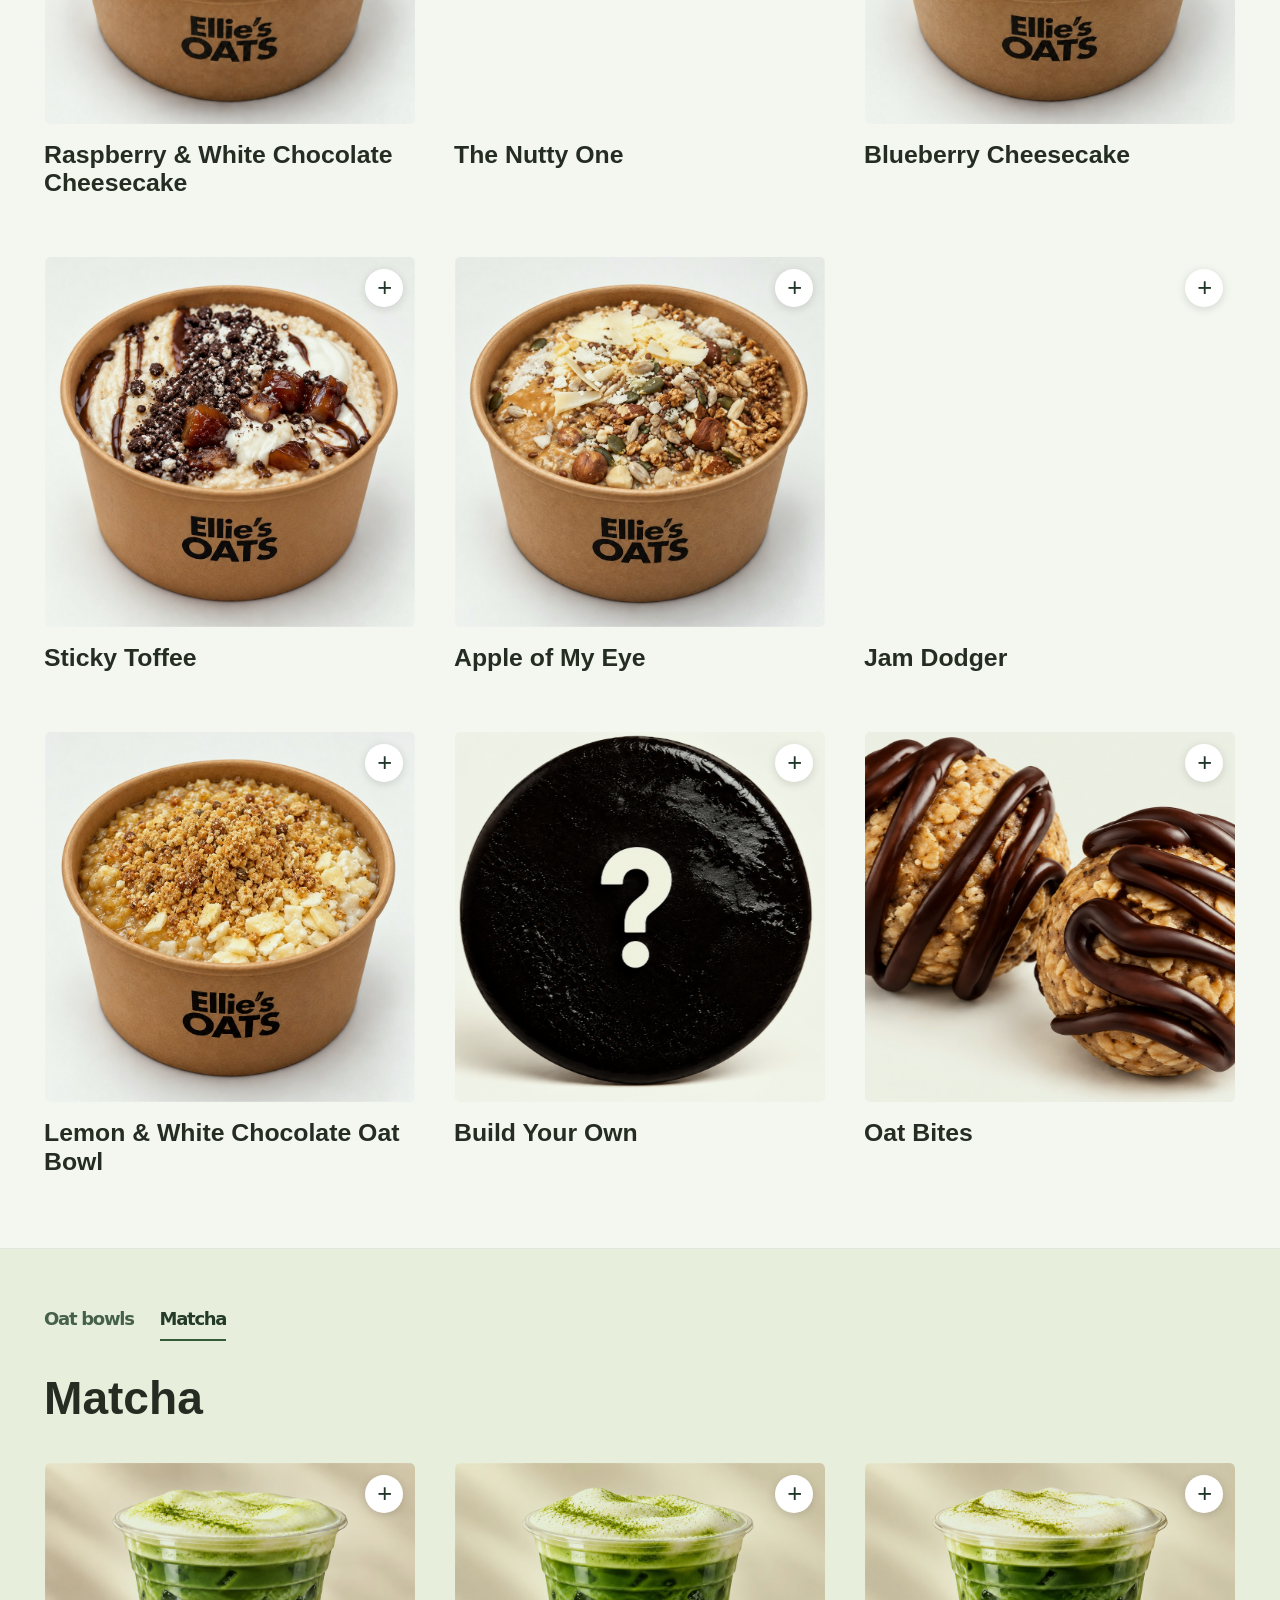
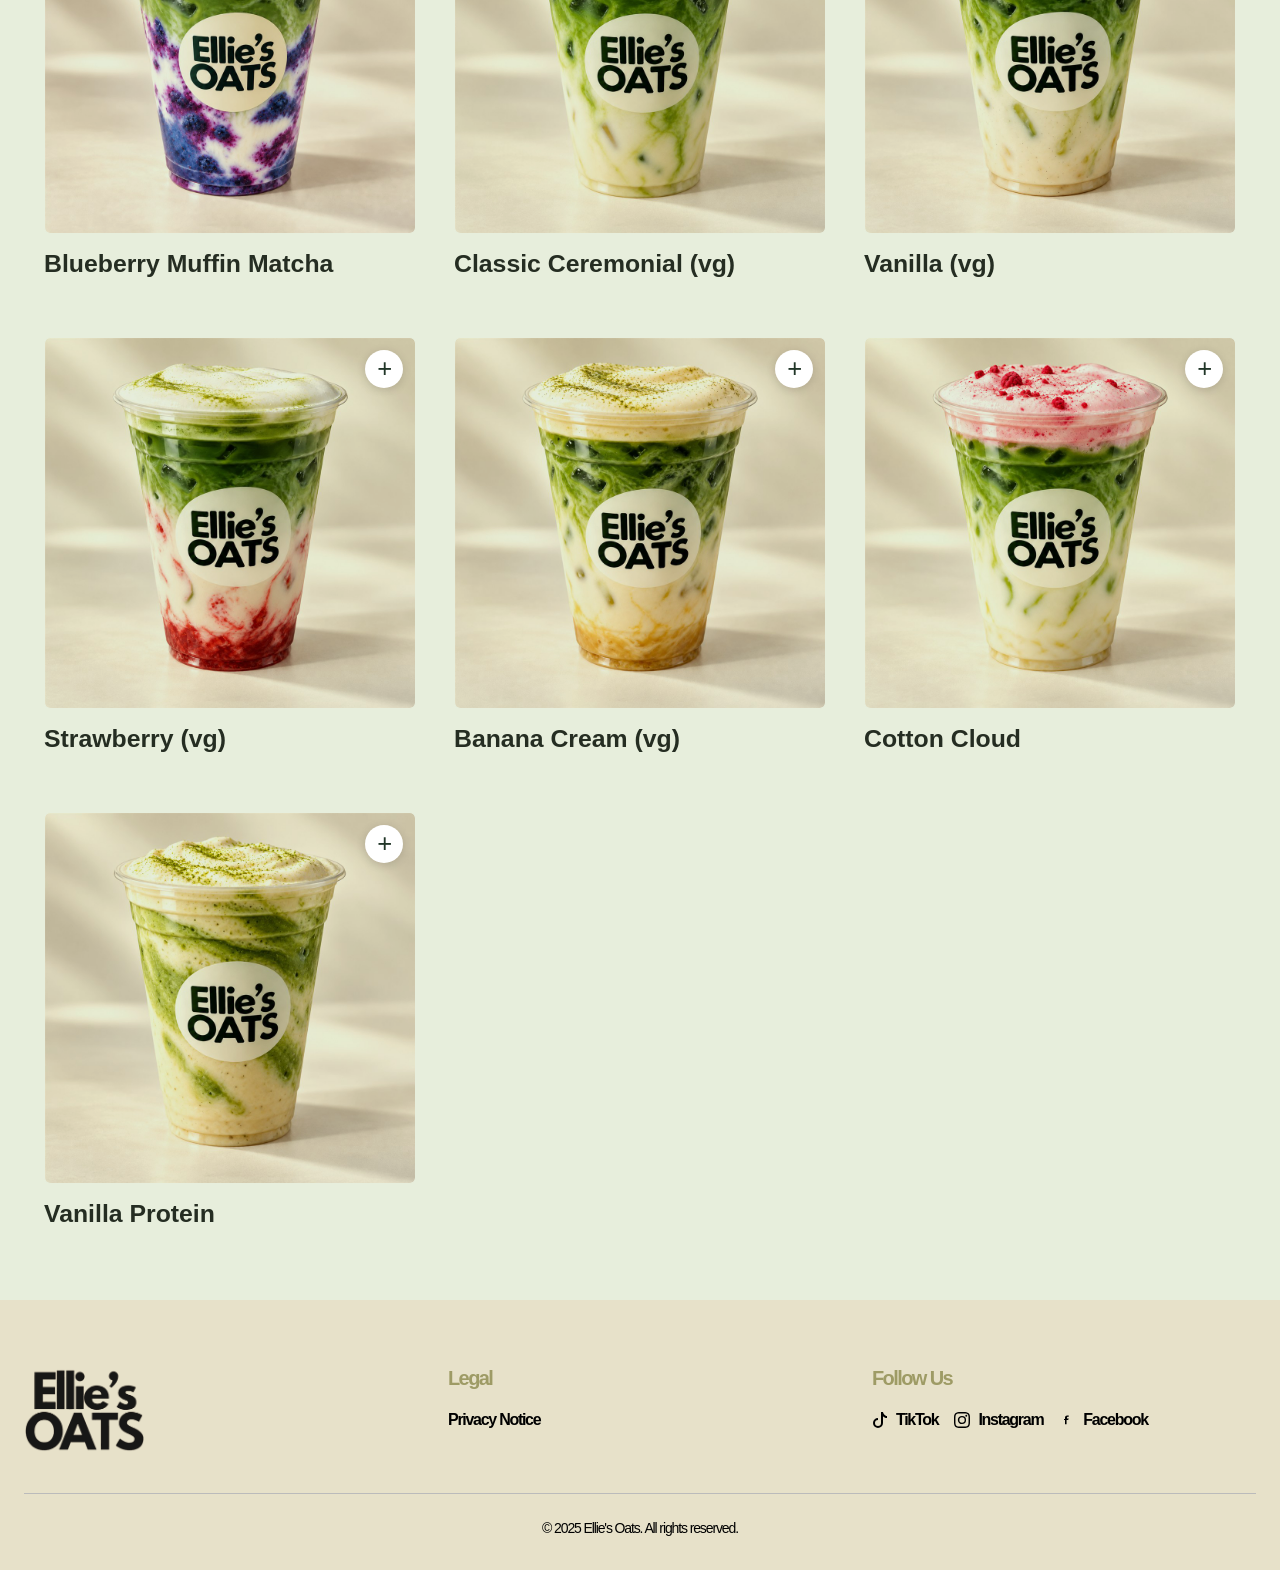
==== commit 43873879: "Use supplied video as landing-page background" ====
--- a/index.html
+++ b/index.html
@@ -1,3 +1,3 @@
 <!DOCTYPE html>
 <!-- saved from url=(0029)https://www.elliesoats.co.uk/ -->
-<html lang="en"><head><meta http-equiv="Content-Type" content="text/html; charset=UTF-8"><link rel="preload" href="https://www.elliesoats.co.uk/_next/static/media/797e433ab948586e-s.p.29207c2f.woff2" as="font" crossorigin="" type="font/woff2"><link rel="preload" href="https://www.elliesoats.co.uk/_next/static/media/caa3a2e1cccd8315-s.p.3b6cae6d.woff2" as="font" crossorigin="" type="font/woff2"><link rel="preload" as="image"><link rel="stylesheet" href="./assets/site.css?v=3" data-precedence="next"><link rel="stylesheet" href="./saved-pages/Ellie's Oats Ltd_files/d37c65f9e38ab7b9.css" data-precedence="next"><link rel="stylesheet" href="./saved-pages/Ellie's Oats Ltd_files/3f925ad81a35459d.css" data-precedence="next"><link rel="preload" as="script" fetchpriority="low" href="./saved-pages/Ellie's Oats Ltd_files/11211aaabb2560be.js.download"><link rel="preload" href="./assets/menu/special-eton-mess.png" as="image"><link rel="preload" href="./assets/menu/special-blueberry-muffin-matcha.jpg" as="image"><link rel="preload" href="./saved-pages/Ellie's Oats Ltd_files/hero2.jpg" as="image"><link rel="preload" href="./saved-pages/Ellie's Oats Ltd_files/d37c65f9e38ab7b9.css" as="style"><link rel="preload" href="./saved-pages/Ellie's Oats Ltd_files/3f925ad81a35459d.css" as="style"><meta name="viewport" content="width=device-width, initial-scale=1"><title>Ellie's Oats Ltd</title><meta name="description" content="The UK's only b.y.o oat bowl &amp; iced matcha"><link rel="icon" href="https://www.elliesoats.co.uk/favicon.ico?favicon.ec887f7a.ico" sizes="256x222" type="image/x-icon"><link rel="stylesheet" href="./assets/menu-gallery.css?v=11"></head><body class="geist_a71539c9-module__T19VSG__variable geist_mono_8d43a2aa-module__8Li5zG__variable antialiased"><!--$--><!--/$--><next-route-announcer style="position: absolute;"><template shadowrootmode="open"><div aria-live="assertive" id="__next-route-announcer__" role="alert" style="position: absolute; border: 0px; height: 1px; margin: -1px; padding: 0px; width: 1px; clip: rect(0px, 0px, 0px, 0px); overflow: hidden; white-space: nowrap; overflow-wrap: normal;"></div></template></next-route-announcer><div hidden=""></div><div class="min-h-screen font-sans"><header class="bg-brand-beige backdrop-blur sticky top-0 z-50 border-b border-black/5 py-4"><div class="container mx-auto flex flex-col md:flex-row items-center justify-between px-6 gap-4"><div class="flex justify-center md:justify-start items-center w-full md:w-auto mb-2 md:mb-0"><a class="cursor-pointer" href="index.html"><img alt="OAT &amp; MATCHA Logo" width="120" height="40" decoding="async" data-nimg="1" src="./saved-pages/Ellie's Oats Ltd_files/logo.png" style="color: transparent;"></a></div><nav class="w-full md:w-auto flex justify-center order-2 md:order-none"><ul class="flex gap-6 list-none font-brand"><li><a href="index.html#menu" class="font-medium hover:text-brand-green cursor-pointer">Menu</a></li><li><a class="font-medium hover:text-brand-green" href="about.html">About Us</a></li></ul></nav><div class="w-full md:w-auto flex justify-center md:justify-end order-3 md:order-none"><a href="order.html" class="bg-brand-green text-white px-5 py-2 rounded-full font-semibold hover:bg-brand-green-hover transition">Order Online</a></div></div></header><section class="w-full py-0 relative min-h-[400px] md:min-h-[600px] flex items-center justify-center overflow-hidden"><video class="absolute inset-0 w-full h-full object-cover z-0 hero-video" src="https://www.elliesoats.co.uk/hero_video.mp4" autoplay="" loop="" playsinline="" poster="./saved-pages/Ellie's Oats Ltd_files/hero2.jpg"></video><div class="hero-overlay"></div><div class="hero-content"><h1 class="text-text-white">The UK's only b.y.o oat bowl &amp; iced matcha</h1><a href="order.html" class="bg-brand-green text-text-white px-8 py-3 rounded-full font-semibold text-lg shadow hover:bg-brand-green-hover transition">Create Your Bowl</a></div></section><section id="limited-time-specials" class="py-24 relative bg-background overflow-hidden"><div class="container mx-auto px-6"><h2 class="mb-12">Limited Time Specials</h2><div class="flex flex-col md:flex-row gap-4 justify-center specials-grid md:flex-nowrap md:overflow-x-auto" style="min-width: 0px;"><div class="special-card"><div class="special-card-image"><img alt="Eton Mess" src="./assets/menu/special-eton-mess.png"></div><div class="special-card-content"><h3 class="special-card-title">Eton Mess</h3></div></div><div class="special-card"><div class="special-card-image"><img alt="Blueberry Muffin Matcha" src="./assets/menu/special-blueberry-muffin-matcha.jpg"></div><div class="special-card-content"><h3 class="special-card-title">Blueberry Muffin Matcha</h3></div></div></div></div></section><div class="oat-bowls-banner" style="width: 100%; height: 100vh; height: 100svh; overflow: hidden;"><img alt="A selection of Ellie's Oats bowls with different toppings" src="./assets/oat-bowls-banner.jpg" loading="lazy" decoding="async" width="1672" height="941" style="display: block; width: 100%; height: 100%; object-fit: cover; object-position: center;"></div><section class="py-24 menu-section" id="menu"><div class="container mx-auto px-6"><h2 class="text-3xl md:text-4xl font-extrabold text-center mb-12 section-title tracking-tighter font-brand-tight">Menu &amp; Nutrition</h2><div class="grid grid-cols-1 md:grid-cols-2 gap-12 menu-grid"><div class="p-8 rounded-2xl bg-background shadow-lg menu-column"><h3 class="text-xl font-bold mb-6 text-brand-green pb-4 border-b border-brand-border font-brand">OAT BOWLS</h3><div class="menu-item py-4 border-b border-dashed last:border-b-0 flex items-center gap-4"><div class="shrink-0"><img alt="Blueberry Cheesecake" loading="lazy" width="72" height="72" decoding="async" data-nimg="1" class="rounded-xl object-cover" src="./saved-pages/Ellie's Oats Ltd_files/blueberry.png" style="color: transparent;"></div><div class="flex-1"><h4 class="text-2xl md:text-3xl font-extrabold mb-1 tracking-tighter text-left w-full font-brand-tight text-text-dark">Blueberry Cheesecake</h4><p class="italic text-base">Blueberry soaked oats. Topped with a cheesecake drizzle, blueberry compote &amp; biscuit crumble</p><p class="mt-1 text-xs text-zinc-500 font-medium tracking-wide">Kcal: 508 &nbsp;·&nbsp; P: 24g &nbsp;·&nbsp; C: 60g &nbsp;·&nbsp; F: 18g</p></div></div><div class="menu-item py-4 border-b border-dashed last:border-b-0 flex items-center gap-4"><div class="shrink-0"><img alt="Sticky Toffee" loading="lazy" width="72" height="72" decoding="async" data-nimg="1" class="rounded-xl object-cover" src="./saved-pages/Ellie's Oats Ltd_files/sticky-toffee.png" style="color: transparent;"></div><div class="flex-1"><h4 class="text-2xl md:text-3xl font-extrabold mb-1 tracking-tighter text-left w-full font-brand-tight text-text-dark">Sticky Toffee</h4><p class="italic text-base">Date soaked oats, made with oat milk &amp; Greek yoghurt. Topped with banana, cacao nibs, greek yoghurt &amp; chopped dates.</p><p class="mt-1 text-xs text-zinc-500 font-medium tracking-wide">Kcal: 464 &nbsp;·&nbsp; P: 17g &nbsp;·&nbsp; C: 76g &nbsp;·&nbsp; F: 7g</p></div></div><div class="menu-item py-4 border-b border-dashed last:border-b-0 flex items-center gap-4"><div class="shrink-0"><img alt="Apple of My Eye" loading="lazy" width="72" height="72" decoding="async" data-nimg="1" class="rounded-xl object-cover" src="./saved-pages/Ellie's Oats Ltd_files/apple-of-my-eye.png" style="color: transparent;"></div><div class="flex-1"><h4 class="text-2xl md:text-3xl font-extrabold mb-1 tracking-tighter text-left w-full font-brand-tight text-text-dark">Apple of My Eye</h4><p class="italic text-base">Apple &amp; cinnamon soaked oats made with oat milk &amp; Greek yoghurt. Topped with sliced apple, peanut butter, homemade granola &amp; mixed seeds.</p><p class="mt-1 text-xs text-zinc-500 font-medium tracking-wide">Kcal: 550 &nbsp;·&nbsp; P: 23g &nbsp;·&nbsp; C: 67g &nbsp;·&nbsp; F: 20g</p></div></div><div class="menu-item py-4 border-b border-dashed last:border-b-0 flex items-center gap-4"><div class="shrink-0"><img alt="Jam Dodger" loading="lazy" width="72" height="72" decoding="async" data-nimg="1" class="rounded-xl object-cover" src="./saved-pages/Ellie's Oats Ltd_files/jam-dodger.png" style="color: transparent;"></div><div class="flex-1"><h4 class="text-2xl md:text-3xl font-extrabold mb-1 tracking-tighter text-left w-full font-brand-tight text-text-dark">Jam Dodger</h4><p class="italic text-base">Raspberry-soaked oats. Topped with raspberry jam, shortbread crumble and a min jam dodger biscuit</p><p class="mt-1 text-xs text-zinc-500 font-medium tracking-wide">Kcal: 548 &nbsp;·&nbsp; P: 17g &nbsp;·&nbsp; C: 81g &nbsp;·&nbsp; F: 15g</p></div></div><div class="menu-item py-4 border-b border-dashed last:border-b-0 flex items-center gap-4"><div class="shrink-0"><img alt="Lemon &amp; White Chocolate Oat Bowl" loading="lazy" width="72" height="72" decoding="async" data-nimg="1" class="rounded-xl object-cover" src="./saved-pages/Ellie's Oats Ltd_files/monthly-special-june.png" style="color: transparent;"></div><div class="flex-1"><h4 class="text-2xl md:text-3xl font-extrabold mb-1 tracking-tighter text-left w-full font-brand-tight text-text-dark">Lemon &amp; White Chocolate Oat Bowl</h4><p class="italic text-base">Lemon &amp; white chocolate soaked oats mixed with chia seeds. Topped with protein yoghurt, white chocolate drops, crumbled biscuit &amp; lemon drizzle.</p><p class="mt-1 text-xs text-zinc-500 font-medium tracking-wide">Kcal: 524 &nbsp;·&nbsp; P: 27g &nbsp;·&nbsp; C: 57g &nbsp;·&nbsp; F: 19g</p></div></div><div class="menu-item py-4 border-b border-dashed last:border-b-0 flex items-center gap-4"><div class="shrink-0"><img alt="The Nutty One" loading="lazy" width="72" height="72" decoding="async" data-nimg="1" class="rounded-xl object-cover" src="./saved-pages/Ellie's Oats Ltd_files/monthly-special-september.png" style="color: transparent;"></div><div class="flex-1"><h4 class="text-2xl md:text-3xl font-extrabold mb-1 tracking-tighter text-left w-full font-brand-tight text-text-dark">The Nutty One</h4><p class="italic text-base">Peanut flavoured oats soaked in oat milk, Greek yoghurt &amp; chia seeds. Topped with a yoghurt layer, crushed peanuts and a dark chocolate roof.</p><p class="mt-1 text-xs text-zinc-500 font-medium tracking-wide">Kcal: 487 &nbsp;·&nbsp; P: 27g &nbsp;·&nbsp; C: 46g &nbsp;·&nbsp; F: 17g</p></div></div><div class="menu-item py-4 border-b border-dashed last:border-b-0 flex items-center gap-4"><div class="shrink-0"><img alt="Eton Mess" loading="lazy" width="72" height="72" decoding="async" data-nimg="1" class="rounded-xl object-cover" src="./saved-pages/Ellie's Oats Ltd_files/monthly-special-october(1).png" style="color: transparent;"></div><div class="flex-1"><h4 class="text-2xl md:text-3xl font-extrabold mb-1 tracking-tighter text-left w-full font-brand-tight text-text-dark">Eton Mess</h4><p class="italic text-base">Oats soaked in low-fat Greek yoghurt, strawberries, white chocolate flavouring &amp; low-fat soft cheese. Topped with a meringue crumble.</p><p class="mt-1 text-xs text-zinc-500 font-medium tracking-wide">Kcal: 450 &nbsp;·&nbsp; P: 23g &nbsp;·&nbsp; C: 54g &nbsp;·&nbsp; F: 15g</p></div></div><div class="menu-item py-4 border-b border-dashed last:border-b-0 flex items-center gap-4"><div class="shrink-0"><img alt="Sticky Mango" loading="lazy" width="72" height="72" decoding="async" data-nimg="1" class="rounded-xl object-cover" src="./saved-pages/Ellie's Oats Ltd_files/sticky-mango.png" style="color: transparent;"></div><div class="flex-1"><h4 class="text-2xl md:text-3xl font-extrabold mb-1 tracking-tighter text-left w-full font-brand-tight text-text-dark">Sticky Mango</h4><p class="italic text-base">Mango &amp; coconut soaked oats mixed with chia seeds. Topped with coconut yoghurt, mango pieces &amp; sesame seeds.</p><p class="mt-1 text-xs text-zinc-500 font-medium tracking-wide">Kcal: 476 &nbsp;·&nbsp; P: 24g &nbsp;·&nbsp; C: 58g &nbsp;·&nbsp; F: 15g</p></div></div><div class="menu-item py-4 border-b border-dashed last:border-b-0 flex items-center gap-4"><div class="shrink-0"><img alt="Speckled Egg Bowl" loading="lazy" width="72" height="72" decoding="async" data-nimg="1" class="rounded-xl object-cover" src="./saved-pages/Ellie's Oats Ltd_files/exclusive-june.png" style="color: transparent;"></div><div class="flex-1"><h4 class="text-2xl md:text-3xl font-extrabold mb-1 tracking-tighter text-left w-full font-brand-tight text-text-dark">Speckled Egg Bowl</h4><p class="italic text-base">White chocolate flavoured oats soaked in Greek yoghurt, oat milk &amp; crushed speckled eggs. Topped with a white chocolate protein layer and a sprinkle of speckled eggs.</p><p class="mt-1 text-xs text-zinc-500 font-medium tracking-wide">Kcal: 563 &nbsp;·&nbsp; P: 27g &nbsp;·&nbsp; C: 67g &nbsp;·&nbsp; F: 20g</p></div></div><div class="menu-item py-4 border-b border-dashed last:border-b-0 flex items-center gap-4"><div class="shrink-0"><img alt="Raspberry &amp; White Chocolate Cheesecake" loading="lazy" width="72" height="72" decoding="async" data-nimg="1" class="rounded-xl object-cover" src="./saved-pages/Ellie's Oats Ltd_files/exclusive-april.png" style="color: transparent;"></div><div class="flex-1"><h4 class="text-2xl md:text-3xl font-extrabold mb-1 tracking-tighter text-left w-full font-brand-tight text-text-dark">Raspberry &amp; White Chocolate Cheesecake</h4><p class="italic text-base">Fuelling your day with 24g of protein - oats soaked in Greek yoghurt, raspberries, white chocolate flavouring &amp; low-fat soft cheese. Topped with a biscuit crumble.</p><p class="mt-1 text-xs text-zinc-500 font-medium tracking-wide">Kcal: 501 &nbsp;·&nbsp; P: 24g &nbsp;·&nbsp; C: 57g &nbsp;·&nbsp; F: 18g</p></div></div><div class="menu-item py-4 border-b border-dashed last:border-b-0 flex items-center gap-4"><div class="shrink-0"><img alt="Build Your Own" loading="lazy" width="72" height="72" decoding="async" data-nimg="1" class="rounded-xl object-cover" src="./saved-pages/Ellie's Oats Ltd_files/byob.png" style="color: transparent;"></div><div class="flex-1"><h4 class="text-2xl md:text-3xl font-extrabold mb-1 tracking-tighter text-left w-full font-brand-tight text-text-dark">Build Your Own</h4><p class="italic text-base">Create your perfect bowl! Choose your base and pick 4 toppings. Extra toppings available for £1 each.</p><p class="mt-1 text-xs text-zinc-500 font-medium tracking-wide">Kcal: 309 &nbsp;·&nbsp; P: 17g &nbsp;·&nbsp; C: 44g &nbsp;·&nbsp; F: 6g</p></div></div><div class="menu-item py-4 border-b border-dashed last:border-b-0 flex items-center gap-4"><div class="shrink-0"><img alt="Oat Bites" loading="lazy" width="72" height="72" decoding="async" data-nimg="1" class="rounded-xl object-cover" src="./saved-pages/Ellie's Oats Ltd_files/oat-bites.png" style="color: transparent;"></div><div class="flex-1"><h4 class="text-2xl md:text-3xl font-extrabold mb-1 tracking-tighter text-left w-full font-brand-tight text-text-dark">Oat Bites</h4><p class="italic text-base">Oats mixed with peanut butter, chia seeds, dates and honey. Topped with dark chocolate.</p><p class="mt-1 text-xs text-zinc-500 font-medium tracking-wide">Kcal: 223 &nbsp;·&nbsp; P: 16g &nbsp;·&nbsp; C: 19g &nbsp;·&nbsp; F: 8g</p></div></div></div><div class="p-8 rounded-2xl bg-background shadow-lg menu-column"><h3 class="text-xl font-bold mb-6 text-brand-green pb-4 border-b border-brand-border font-brand">MATCHA MENU</h3><div class="menu-item py-4 border-b border-dashed last:border-b-0 flex items-center gap-4"><div class="flex-1"><h4 class="text-2xl md:text-3xl font-extrabold mb-1 tracking-tighter text-left w-full font-brand-tight text-text-dark">Blueberry Muffin Matcha</h4><p class="italic text-base">Blueberry &amp; vanilla base, topped with ceremonial matcha.</p></div></div><div class="menu-item py-4 border-b border-dashed last:border-b-0 flex items-center gap-4"><div class="flex-1"><h4 class="text-2xl md:text-3xl font-extrabold mb-1 tracking-tighter text-left w-full font-brand-tight text-text-dark">Classic Ceremonial (vg)</h4><p class="italic text-base"></p></div></div><div class="menu-item py-4 border-b border-dashed last:border-b-0 flex items-center gap-4"><div class="flex-1"><h4 class="text-2xl md:text-3xl font-extrabold mb-1 tracking-tighter text-left w-full font-brand-tight text-text-dark">Vanilla (vg)</h4><p class="italic text-base"></p></div></div><div class="menu-item py-4 border-b border-dashed last:border-b-0 flex items-center gap-4"><div class="flex-1"><h4 class="text-2xl md:text-3xl font-extrabold mb-1 tracking-tighter text-left w-full font-brand-tight text-text-dark">Strawberry (vg)</h4><p class="italic text-base"></p></div></div><div class="menu-item py-4 border-b border-dashed last:border-b-0 flex items-center gap-4"><div class="flex-1"><h4 class="text-2xl md:text-3xl font-extrabold mb-1 tracking-tighter text-left w-full font-brand-tight text-text-dark">Banana Cream (vg)</h4><p class="italic text-base">Banana matcha, banana cold foam</p></div></div><div class="menu-item py-4 border-b border-dashed last:border-b-0 flex items-center gap-4"><div class="flex-1"><h4 class="text-2xl md:text-3xl font-extrabold mb-1 tracking-tighter text-left w-full font-brand-tight text-text-dark">Cotton Cloud</h4><p class="italic text-base">White chocolate matcha, raspberry cold foam</p></div></div><div class="menu-item py-4 border-b border-dashed last:border-b-0 flex items-center gap-4"><div class="flex-1"><h4 class="text-2xl md:text-3xl font-extrabold mb-1 tracking-tighter text-left w-full font-brand-tight text-text-dark">Vanilla Protein</h4><p class="italic text-base">Vegan protein shake with a serving of matcha</p></div></div></div></div></div></section><footer class="bg-brand-footer text-black pt-16 pb-8"><div class="container mx-auto px-6"><div class="grid grid-cols-1 md:grid-cols-3 gap-10 footer-content mb-10"><div class="footer-section flex flex-col items-start"><img alt="OAT &amp; MATCHA Logo" width="120" height="40" decoding="async" data-nimg="1" src="./saved-pages/Ellie's Oats Ltd_files/logo.png" style="color: transparent;"></div><div class="footer-section flex flex-col items-start"><h3 class="mb-4 text-xl font-bold font-brand" style="color: var(--brand-green);">Legal</h3><a href="privacy.html" class="text-black hover:text-brand-green transition font-semibold font-brand">Privacy Notice</a></div><div class="footer-section flex flex-col items-start"><h3 class="mb-4 text-xl font-bold font-brand" style="color: var(--brand-green);">Follow Us</h3><div class="flex gap-4 font-brand"><a href="https://www.tiktok.com/@ellies.oats" target="_blank" rel="noopener noreferrer" class="flex items-center gap-2 text-black hover:text-brand-green transition font-semibold"><svg xmlns="http://www.w3.org/2000/svg" width="16" height="16" fill="currentColor" class="bi bi-tiktok" viewBox="0 0 16 16"><path d="M9 0h1.98c.144.715.54 1.617 1.235 2.512C12.895 3.389 13.797 4 15 4v2c-1.753 0-3.07-.814-4-1.829V11a5 5 0 1 1-5-5v2a3 3 0 1 0 3 3z"></path></svg>TikTok</a><a href="https://www.instagram.com/ellies.oats" target="_blank" rel="noopener noreferrer" class="flex items-center gap-2 text-black hover:text-brand-green transition font-semibold"><svg xmlns="http://www.w3.org/2000/svg" width="16" height="16" fill="currentColor" class="bi bi-instagram" viewBox="0 0 16 16"><path d="M8 0C5.829 0 5.556.01 4.703.048 3.85.088 3.269.222 2.76.42a3.9 3.9 0 0 0-1.417.923A3.9 3.9 0 0 0 .42 2.76C.222 3.268.087 3.85.048 4.7.01 5.555 0 5.827 0 8.001c0 2.172.01 2.444.048 3.297.04.852.174 1.433.372 1.942.205.526.478.972.923 1.417.444.445.89.719 1.416.923.51.198 1.09.333 1.942.372C5.555 15.99 5.827 16 8 16s2.444-.01 3.298-.048c.851-.04 1.434-.174 1.943-.372a3.9 3.9 0 0 0 1.416-.923c.445-.445.718-.891.923-1.417.197-.509.332-1.09.372-1.942C15.99 10.445 16 10.173 16 8s-.01-2.445-.048-3.299c-.04-.851-.175-1.433-.372-1.941a3.9 3.9 0 0 0-.923-1.417A3.9 3.9 0 0 0 13.24.42c-.51-.198-1.092-.333-1.943-.372C10.443.01 10.172 0 7.998 0zm-.717 1.442h.718c2.136 0 2.389.007 3.232.046.78.035 1.204.166 1.486.275.373.145.64.319.92.599s.453.546.598.92c.11.281.24.705.275 1.485.039.843.047 1.096.047 3.231s-.008 2.389-.047 3.232c-.035.78-.166 1.203-.275 1.485a2.5 2.5 0 0 1-.599.919c-.28.28-.546.453-.92.598-.28.11-.704.24-1.485.276-.843.038-1.096.047-3.232.047s-2.39-.009-3.233-.047c-.78-.036-1.203-.166-1.485-.276a2.5 2.5 0 0 1-.92-.598 2.5 2.5 0 0 1-.6-.92c-.109-.281-.24-.705-.275-1.485-.038-.843-.046-1.096-.046-3.233s.008-2.388.046-3.231c.036-.78.166-1.204.276-1.486.145-.373.319-.64.599-.92s.546-.453.92-.598c.282-.11.705-.24 1.485-.276.738-.034 1.024-.044 2.515-.045zm4.988 1.328a.96.96 0 1 0 0 1.92.96.96 0 0 0 0-1.92m-4.27 1.122a4.109 4.109 0 1 0 0 8.217 4.109 4.109 0 0 0 0-8.217m0 1.441a2.667 2.667 0 1 1 0 5.334 2.667 2.667 0 0 1 0-5.334"></path></svg>Instagram</a><a href="https://m.facebook.com/profile.php?id=61577992477386" target="_blank" rel="noopener noreferrer" class="flex items-center gap-2 text-black hover:text-brand-green transition font-semibold"><svg xmlns="http://www.w3.org/2000/svg" width="16" height="16" fill="currentColor" class="bi bi-facebook" viewBox="0 0 16 16"><path d="M8.94 8.116H7.56v4.156H6V8.116H5V6.88h1v-1.06c0-.888.456-2.32 2.26-2.32h1.46v1.236h-1c-.298 0-.714.146-.714.774v.87h1.715l-.224 1.236z"></path></svg>Facebook</a></div></div></div><div class="border-t border-brand-border-light pt-6 text-center text-black text-sm copyright font-brand">© 2025 Ellie's Oats. All rights reserved.</div></div></footer></div><script src="./assets/menu-gallery.js?v=3" defer></script><script src="./assets/specials-gallery.js?v=2" defer></script></body></html>
+<html lang="en"><head><meta http-equiv="Content-Type" content="text/html; charset=UTF-8"><link rel="preload" href="https://www.elliesoats.co.uk/_next/static/media/797e433ab948586e-s.p.29207c2f.woff2" as="font" crossorigin="" type="font/woff2"><link rel="preload" href="https://www.elliesoats.co.uk/_next/static/media/caa3a2e1cccd8315-s.p.3b6cae6d.woff2" as="font" crossorigin="" type="font/woff2"><link rel="preload" as="image"><link rel="stylesheet" href="./assets/site.css?v=3" data-precedence="next"><link rel="stylesheet" href="./saved-pages/Ellie's Oats Ltd_files/d37c65f9e38ab7b9.css" data-precedence="next"><link rel="stylesheet" href="./saved-pages/Ellie's Oats Ltd_files/3f925ad81a35459d.css" data-precedence="next"><link rel="preload" as="script" fetchpriority="low" href="./saved-pages/Ellie's Oats Ltd_files/11211aaabb2560be.js.download"><link rel="preload" href="./assets/menu/special-eton-mess.png" as="image"><link rel="preload" href="./assets/menu/special-blueberry-muffin-matcha.jpg" as="image"><link rel="preload" href="./saved-pages/Ellie's Oats Ltd_files/hero2.jpg" as="image"><link rel="preload" href="./saved-pages/Ellie's Oats Ltd_files/d37c65f9e38ab7b9.css" as="style"><link rel="preload" href="./saved-pages/Ellie's Oats Ltd_files/3f925ad81a35459d.css" as="style"><meta name="viewport" content="width=device-width, initial-scale=1"><title>Ellie's Oats Ltd</title><meta name="description" content="The UK's only b.y.o oat bowl &amp; iced matcha"><link rel="icon" href="https://www.elliesoats.co.uk/favicon.ico?favicon.ec887f7a.ico" sizes="256x222" type="image/x-icon"><link rel="stylesheet" href="./assets/menu-gallery.css?v=11"></head><body class="geist_a71539c9-module__T19VSG__variable geist_mono_8d43a2aa-module__8Li5zG__variable antialiased"><!--$--><!--/$--><next-route-announcer style="position: absolute;"><template shadowrootmode="open"><div aria-live="assertive" id="__next-route-announcer__" role="alert" style="position: absolute; border: 0px; height: 1px; margin: -1px; padding: 0px; width: 1px; clip: rect(0px, 0px, 0px, 0px); overflow: hidden; white-space: nowrap; overflow-wrap: normal;"></div></template></next-route-announcer><div hidden=""></div><div class="min-h-screen font-sans"><header class="bg-brand-beige backdrop-blur sticky top-0 z-50 border-b border-black/5 py-4"><div class="container mx-auto flex flex-col md:flex-row items-center justify-between px-6 gap-4"><div class="flex justify-center md:justify-start items-center w-full md:w-auto mb-2 md:mb-0"><a class="cursor-pointer" href="index.html"><img alt="OAT &amp; MATCHA Logo" width="120" height="40" decoding="async" data-nimg="1" src="./saved-pages/Ellie's Oats Ltd_files/logo.png" style="color: transparent;"></a></div><nav class="w-full md:w-auto flex justify-center order-2 md:order-none"><ul class="flex gap-6 list-none font-brand"><li><a href="index.html#menu" class="font-medium hover:text-brand-green cursor-pointer">Menu</a></li><li><a class="font-medium hover:text-brand-green" href="about.html">About Us</a></li></ul></nav><div class="w-full md:w-auto flex justify-center md:justify-end order-3 md:order-none"><a href="order.html" class="bg-brand-green text-white px-5 py-2 rounded-full font-semibold hover:bg-brand-green-hover transition">Order Online</a></div></div></header><section class="w-full py-0 relative min-h-[400px] md:min-h-[600px] flex items-center justify-center overflow-hidden"><video class="absolute inset-0 w-full h-full object-cover z-0 hero-video" src="./assets/hero-video.mp4" autoplay="" loop="" muted="" playsinline="" preload="auto" poster="./assets/hero-poster.jpg"></video><div class="hero-overlay"></div><div class="hero-content"><h1 class="text-text-white">The UK's only b.y.o oat bowl &amp; iced matcha</h1><a href="order.html" class="bg-brand-green text-text-white px-8 py-3 rounded-full font-semibold text-lg shadow hover:bg-brand-green-hover transition">Create Your Bowl</a></div></section><section id="limited-time-specials" class="py-24 relative bg-background overflow-hidden"><div class="container mx-auto px-6"><h2 class="mb-12">Limited Time Specials</h2><div class="flex flex-col md:flex-row gap-4 justify-center specials-grid md:flex-nowrap md:overflow-x-auto" style="min-width: 0px;"><div class="special-card"><div class="special-card-image"><img alt="Eton Mess" src="./assets/menu/special-eton-mess.png"></div><div class="special-card-content"><h3 class="special-card-title">Eton Mess</h3></div></div><div class="special-card"><div class="special-card-image"><img alt="Blueberry Muffin Matcha" src="./assets/menu/special-blueberry-muffin-matcha.jpg"></div><div class="special-card-content"><h3 class="special-card-title">Blueberry Muffin Matcha</h3></div></div></div></div></section><div class="oat-bowls-banner" style="width: 100%; height: 100vh; height: 100svh; overflow: hidden;"><img alt="A selection of Ellie's Oats bowls with different toppings" src="./assets/oat-bowls-banner.jpg" loading="lazy" decoding="async" width="1672" height="941" style="display: block; width: 100%; height: 100%; object-fit: cover; object-position: center;"></div><section class="py-24 menu-section" id="menu"><div class="container mx-auto px-6"><h2 class="text-3xl md:text-4xl font-extrabold text-center mb-12 section-title tracking-tighter font-brand-tight">Menu &amp; Nutrition</h2><div class="grid grid-cols-1 md:grid-cols-2 gap-12 menu-grid"><div class="p-8 rounded-2xl bg-background shadow-lg menu-column"><h3 class="text-xl font-bold mb-6 text-brand-green pb-4 border-b border-brand-border font-brand">OAT BOWLS</h3><div class="menu-item py-4 border-b border-dashed last:border-b-0 flex items-center gap-4"><div class="shrink-0"><img alt="Blueberry Cheesecake" loading="lazy" width="72" height="72" decoding="async" data-nimg="1" class="rounded-xl object-cover" src="./saved-pages/Ellie's Oats Ltd_files/blueberry.png" style="color: transparent;"></div><div class="flex-1"><h4 class="text-2xl md:text-3xl font-extrabold mb-1 tracking-tighter text-left w-full font-brand-tight text-text-dark">Blueberry Cheesecake</h4><p class="italic text-base">Blueberry soaked oats. Topped with a cheesecake drizzle, blueberry compote &amp; biscuit crumble</p><p class="mt-1 text-xs text-zinc-500 font-medium tracking-wide">Kcal: 508 &nbsp;·&nbsp; P: 24g &nbsp;·&nbsp; C: 60g &nbsp;·&nbsp; F: 18g</p></div></div><div class="menu-item py-4 border-b border-dashed last:border-b-0 flex items-center gap-4"><div class="shrink-0"><img alt="Sticky Toffee" loading="lazy" width="72" height="72" decoding="async" data-nimg="1" class="rounded-xl object-cover" src="./saved-pages/Ellie's Oats Ltd_files/sticky-toffee.png" style="color: transparent;"></div><div class="flex-1"><h4 class="text-2xl md:text-3xl font-extrabold mb-1 tracking-tighter text-left w-full font-brand-tight text-text-dark">Sticky Toffee</h4><p class="italic text-base">Date soaked oats, made with oat milk &amp; Greek yoghurt. Topped with banana, cacao nibs, greek yoghurt &amp; chopped dates.</p><p class="mt-1 text-xs text-zinc-500 font-medium tracking-wide">Kcal: 464 &nbsp;·&nbsp; P: 17g &nbsp;·&nbsp; C: 76g &nbsp;·&nbsp; F: 7g</p></div></div><div class="menu-item py-4 border-b border-dashed last:border-b-0 flex items-center gap-4"><div class="shrink-0"><img alt="Apple of My Eye" loading="lazy" width="72" height="72" decoding="async" data-nimg="1" class="rounded-xl object-cover" src="./saved-pages/Ellie's Oats Ltd_files/apple-of-my-eye.png" style="color: transparent;"></div><div class="flex-1"><h4 class="text-2xl md:text-3xl font-extrabold mb-1 tracking-tighter text-left w-full font-brand-tight text-text-dark">Apple of My Eye</h4><p class="italic text-base">Apple &amp; cinnamon soaked oats made with oat milk &amp; Greek yoghurt. Topped with sliced apple, peanut butter, homemade granola &amp; mixed seeds.</p><p class="mt-1 text-xs text-zinc-500 font-medium tracking-wide">Kcal: 550 &nbsp;·&nbsp; P: 23g &nbsp;·&nbsp; C: 67g &nbsp;·&nbsp; F: 20g</p></div></div><div class="menu-item py-4 border-b border-dashed last:border-b-0 flex items-center gap-4"><div class="shrink-0"><img alt="Jam Dodger" loading="lazy" width="72" height="72" decoding="async" data-nimg="1" class="rounded-xl object-cover" src="./saved-pages/Ellie's Oats Ltd_files/jam-dodger.png" style="color: transparent;"></div><div class="flex-1"><h4 class="text-2xl md:text-3xl font-extrabold mb-1 tracking-tighter text-left w-full font-brand-tight text-text-dark">Jam Dodger</h4><p class="italic text-base">Raspberry-soaked oats. Topped with raspberry jam, shortbread crumble and a min jam dodger biscuit</p><p class="mt-1 text-xs text-zinc-500 font-medium tracking-wide">Kcal: 548 &nbsp;·&nbsp; P: 17g &nbsp;·&nbsp; C: 81g &nbsp;·&nbsp; F: 15g</p></div></div><div class="menu-item py-4 border-b border-dashed last:border-b-0 flex items-center gap-4"><div class="shrink-0"><img alt="Lemon &amp; White Chocolate Oat Bowl" loading="lazy" width="72" height="72" decoding="async" data-nimg="1" class="rounded-xl object-cover" src="./saved-pages/Ellie's Oats Ltd_files/monthly-special-june.png" style="color: transparent;"></div><div class="flex-1"><h4 class="text-2xl md:text-3xl font-extrabold mb-1 tracking-tighter text-left w-full font-brand-tight text-text-dark">Lemon &amp; White Chocolate Oat Bowl</h4><p class="italic text-base">Lemon &amp; white chocolate soaked oats mixed with chia seeds. Topped with protein yoghurt, white chocolate drops, crumbled biscuit &amp; lemon drizzle.</p><p class="mt-1 text-xs text-zinc-500 font-medium tracking-wide">Kcal: 524 &nbsp;·&nbsp; P: 27g &nbsp;·&nbsp; C: 57g &nbsp;·&nbsp; F: 19g</p></div></div><div class="menu-item py-4 border-b border-dashed last:border-b-0 flex items-center gap-4"><div class="shrink-0"><img alt="The Nutty One" loading="lazy" width="72" height="72" decoding="async" data-nimg="1" class="rounded-xl object-cover" src="./saved-pages/Ellie's Oats Ltd_files/monthly-special-september.png" style="color: transparent;"></div><div class="flex-1"><h4 class="text-2xl md:text-3xl font-extrabold mb-1 tracking-tighter text-left w-full font-brand-tight text-text-dark">The Nutty One</h4><p class="italic text-base">Peanut flavoured oats soaked in oat milk, Greek yoghurt &amp; chia seeds. Topped with a yoghurt layer, crushed peanuts and a dark chocolate roof.</p><p class="mt-1 text-xs text-zinc-500 font-medium tracking-wide">Kcal: 487 &nbsp;·&nbsp; P: 27g &nbsp;·&nbsp; C: 46g &nbsp;·&nbsp; F: 17g</p></div></div><div class="menu-item py-4 border-b border-dashed last:border-b-0 flex items-center gap-4"><div class="shrink-0"><img alt="Eton Mess" loading="lazy" width="72" height="72" decoding="async" data-nimg="1" class="rounded-xl object-cover" src="./saved-pages/Ellie's Oats Ltd_files/monthly-special-october(1).png" style="color: transparent;"></div><div class="flex-1"><h4 class="text-2xl md:text-3xl font-extrabold mb-1 tracking-tighter text-left w-full font-brand-tight text-text-dark">Eton Mess</h4><p class="italic text-base">Oats soaked in low-fat Greek yoghurt, strawberries, white chocolate flavouring &amp; low-fat soft cheese. Topped with a meringue crumble.</p><p class="mt-1 text-xs text-zinc-500 font-medium tracking-wide">Kcal: 450 &nbsp;·&nbsp; P: 23g &nbsp;·&nbsp; C: 54g &nbsp;·&nbsp; F: 15g</p></div></div><div class="menu-item py-4 border-b border-dashed last:border-b-0 flex items-center gap-4"><div class="shrink-0"><img alt="Sticky Mango" loading="lazy" width="72" height="72" decoding="async" data-nimg="1" class="rounded-xl object-cover" src="./saved-pages/Ellie's Oats Ltd_files/sticky-mango.png" style="color: transparent;"></div><div class="flex-1"><h4 class="text-2xl md:text-3xl font-extrabold mb-1 tracking-tighter text-left w-full font-brand-tight text-text-dark">Sticky Mango</h4><p class="italic text-base">Mango &amp; coconut soaked oats mixed with chia seeds. Topped with coconut yoghurt, mango pieces &amp; sesame seeds.</p><p class="mt-1 text-xs text-zinc-500 font-medium tracking-wide">Kcal: 476 &nbsp;·&nbsp; P: 24g &nbsp;·&nbsp; C: 58g &nbsp;·&nbsp; F: 15g</p></div></div><div class="menu-item py-4 border-b border-dashed last:border-b-0 flex items-center gap-4"><div class="shrink-0"><img alt="Speckled Egg Bowl" loading="lazy" width="72" height="72" decoding="async" data-nimg="1" class="rounded-xl object-cover" src="./saved-pages/Ellie's Oats Ltd_files/exclusive-june.png" style="color: transparent;"></div><div class="flex-1"><h4 class="text-2xl md:text-3xl font-extrabold mb-1 tracking-tighter text-left w-full font-brand-tight text-text-dark">Speckled Egg Bowl</h4><p class="italic text-base">White chocolate flavoured oats soaked in Greek yoghurt, oat milk &amp; crushed speckled eggs. Topped with a white chocolate protein layer and a sprinkle of speckled eggs.</p><p class="mt-1 text-xs text-zinc-500 font-medium tracking-wide">Kcal: 563 &nbsp;·&nbsp; P: 27g &nbsp;·&nbsp; C: 67g &nbsp;·&nbsp; F: 20g</p></div></div><div class="menu-item py-4 border-b border-dashed last:border-b-0 flex items-center gap-4"><div class="shrink-0"><img alt="Raspberry &amp; White Chocolate Cheesecake" loading="lazy" width="72" height="72" decoding="async" data-nimg="1" class="rounded-xl object-cover" src="./saved-pages/Ellie's Oats Ltd_files/exclusive-april.png" style="color: transparent;"></div><div class="flex-1"><h4 class="text-2xl md:text-3xl font-extrabold mb-1 tracking-tighter text-left w-full font-brand-tight text-text-dark">Raspberry &amp; White Chocolate Cheesecake</h4><p class="italic text-base">Fuelling your day with 24g of protein - oats soaked in Greek yoghurt, raspberries, white chocolate flavouring &amp; low-fat soft cheese. Topped with a biscuit crumble.</p><p class="mt-1 text-xs text-zinc-500 font-medium tracking-wide">Kcal: 501 &nbsp;·&nbsp; P: 24g &nbsp;·&nbsp; C: 57g &nbsp;·&nbsp; F: 18g</p></div></div><div class="menu-item py-4 border-b border-dashed last:border-b-0 flex items-center gap-4"><div class="shrink-0"><img alt="Build Your Own" loading="lazy" width="72" height="72" decoding="async" data-nimg="1" class="rounded-xl object-cover" src="./saved-pages/Ellie's Oats Ltd_files/byob.png" style="color: transparent;"></div><div class="flex-1"><h4 class="text-2xl md:text-3xl font-extrabold mb-1 tracking-tighter text-left w-full font-brand-tight text-text-dark">Build Your Own</h4><p class="italic text-base">Create your perfect bowl! Choose your base and pick 4 toppings. Extra toppings available for £1 each.</p><p class="mt-1 text-xs text-zinc-500 font-medium tracking-wide">Kcal: 309 &nbsp;·&nbsp; P: 17g &nbsp;·&nbsp; C: 44g &nbsp;·&nbsp; F: 6g</p></div></div><div class="menu-item py-4 border-b border-dashed last:border-b-0 flex items-center gap-4"><div class="shrink-0"><img alt="Oat Bites" loading="lazy" width="72" height="72" decoding="async" data-nimg="1" class="rounded-xl object-cover" src="./saved-pages/Ellie's Oats Ltd_files/oat-bites.png" style="color: transparent;"></div><div class="flex-1"><h4 class="text-2xl md:text-3xl font-extrabold mb-1 tracking-tighter text-left w-full font-brand-tight text-text-dark">Oat Bites</h4><p class="italic text-base">Oats mixed with peanut butter, chia seeds, dates and honey. Topped with dark chocolate.</p><p class="mt-1 text-xs text-zinc-500 font-medium tracking-wide">Kcal: 223 &nbsp;·&nbsp; P: 16g &nbsp;·&nbsp; C: 19g &nbsp;·&nbsp; F: 8g</p></div></div></div><div class="p-8 rounded-2xl bg-background shadow-lg menu-column"><h3 class="text-xl font-bold mb-6 text-brand-green pb-4 border-b border-brand-border font-brand">MATCHA MENU</h3><div class="menu-item py-4 border-b border-dashed last:border-b-0 flex items-center gap-4"><div class="flex-1"><h4 class="text-2xl md:text-3xl font-extrabold mb-1 tracking-tighter text-left w-full font-brand-tight text-text-dark">Blueberry Muffin Matcha</h4><p class="italic text-base">Blueberry &amp; vanilla base, topped with ceremonial matcha.</p></div></div><div class="menu-item py-4 border-b border-dashed last:border-b-0 flex items-center gap-4"><div class="flex-1"><h4 class="text-2xl md:text-3xl font-extrabold mb-1 tracking-tighter text-left w-full font-brand-tight text-text-dark">Classic Ceremonial (vg)</h4><p class="italic text-base"></p></div></div><div class="menu-item py-4 border-b border-dashed last:border-b-0 flex items-center gap-4"><div class="flex-1"><h4 class="text-2xl md:text-3xl font-extrabold mb-1 tracking-tighter text-left w-full font-brand-tight text-text-dark">Vanilla (vg)</h4><p class="italic text-base"></p></div></div><div class="menu-item py-4 border-b border-dashed last:border-b-0 flex items-center gap-4"><div class="flex-1"><h4 class="text-2xl md:text-3xl font-extrabold mb-1 tracking-tighter text-left w-full font-brand-tight text-text-dark">Strawberry (vg)</h4><p class="italic text-base"></p></div></div><div class="menu-item py-4 border-b border-dashed last:border-b-0 flex items-center gap-4"><div class="flex-1"><h4 class="text-2xl md:text-3xl font-extrabold mb-1 tracking-tighter text-left w-full font-brand-tight text-text-dark">Banana Cream (vg)</h4><p class="italic text-base">Banana matcha, banana cold foam</p></div></div><div class="menu-item py-4 border-b border-dashed last:border-b-0 flex items-center gap-4"><div class="flex-1"><h4 class="text-2xl md:text-3xl font-extrabold mb-1 tracking-tighter text-left w-full font-brand-tight text-text-dark">Cotton Cloud</h4><p class="italic text-base">White chocolate matcha, raspberry cold foam</p></div></div><div class="menu-item py-4 border-b border-dashed last:border-b-0 flex items-center gap-4"><div class="flex-1"><h4 class="text-2xl md:text-3xl font-extrabold mb-1 tracking-tighter text-left w-full font-brand-tight text-text-dark">Vanilla Protein</h4><p class="italic text-base">Vegan protein shake with a serving of matcha</p></div></div></div></div></div></section><footer class="bg-brand-footer text-black pt-16 pb-8"><div class="container mx-auto px-6"><div class="grid grid-cols-1 md:grid-cols-3 gap-10 footer-content mb-10"><div class="footer-section flex flex-col items-start"><img alt="OAT &amp; MATCHA Logo" width="120" height="40" decoding="async" data-nimg="1" src="./saved-pages/Ellie's Oats Ltd_files/logo.png" style="color: transparent;"></div><div class="footer-section flex flex-col items-start"><h3 class="mb-4 text-xl font-bold font-brand" style="color: var(--brand-green);">Legal</h3><a href="privacy.html" class="text-black hover:text-brand-green transition font-semibold font-brand">Privacy Notice</a></div><div class="footer-section flex flex-col items-start"><h3 class="mb-4 text-xl font-bold font-brand" style="color: var(--brand-green);">Follow Us</h3><div class="flex gap-4 font-brand"><a href="https://www.tiktok.com/@ellies.oats" target="_blank" rel="noopener noreferrer" class="flex items-center gap-2 text-black hover:text-brand-green transition font-semibold"><svg xmlns="http://www.w3.org/2000/svg" width="16" height="16" fill="currentColor" class="bi bi-tiktok" viewBox="0 0 16 16"><path d="M9 0h1.98c.144.715.54 1.617 1.235 2.512C12.895 3.389 13.797 4 15 4v2c-1.753 0-3.07-.814-4-1.829V11a5 5 0 1 1-5-5v2a3 3 0 1 0 3 3z"></path></svg>TikTok</a><a href="https://www.instagram.com/ellies.oats" target="_blank" rel="noopener noreferrer" class="flex items-center gap-2 text-black hover:text-brand-green transition font-semibold"><svg xmlns="http://www.w3.org/2000/svg" width="16" height="16" fill="currentColor" class="bi bi-instagram" viewBox="0 0 16 16"><path d="M8 0C5.829 0 5.556.01 4.703.048 3.85.088 3.269.222 2.76.42a3.9 3.9 0 0 0-1.417.923A3.9 3.9 0 0 0 .42 2.76C.222 3.268.087 3.85.048 4.7.01 5.555 0 5.827 0 8.001c0 2.172.01 2.444.048 3.297.04.852.174 1.433.372 1.942.205.526.478.972.923 1.417.444.445.89.719 1.416.923.51.198 1.09.333 1.942.372C5.555 15.99 5.827 16 8 16s2.444-.01 3.298-.048c.851-.04 1.434-.174 1.943-.372a3.9 3.9 0 0 0 1.416-.923c.445-.445.718-.891.923-1.417.197-.509.332-1.09.372-1.942C15.99 10.445 16 10.173 16 8s-.01-2.445-.048-3.299c-.04-.851-.175-1.433-.372-1.941a3.9 3.9 0 0 0-.923-1.417A3.9 3.9 0 0 0 13.24.42c-.51-.198-1.092-.333-1.943-.372C10.443.01 10.172 0 7.998 0zm-.717 1.442h.718c2.136 0 2.389.007 3.232.046.78.035 1.204.166 1.486.275.373.145.64.319.92.599s.453.546.598.92c.11.281.24.705.275 1.485.039.843.047 1.096.047 3.231s-.008 2.389-.047 3.232c-.035.78-.166 1.203-.275 1.485a2.5 2.5 0 0 1-.599.919c-.28.28-.546.453-.92.598-.28.11-.704.24-1.485.276-.843.038-1.096.047-3.232.047s-2.39-.009-3.233-.047c-.78-.036-1.203-.166-1.485-.276a2.5 2.5 0 0 1-.92-.598 2.5 2.5 0 0 1-.6-.92c-.109-.281-.24-.705-.275-1.485-.038-.843-.046-1.096-.046-3.233s.008-2.388.046-3.231c.036-.78.166-1.204.276-1.486.145-.373.319-.64.599-.92s.546-.453.92-.598c.282-.11.705-.24 1.485-.276.738-.034 1.024-.044 2.515-.045zm4.988 1.328a.96.96 0 1 0 0 1.92.96.96 0 0 0 0-1.92m-4.27 1.122a4.109 4.109 0 1 0 0 8.217 4.109 4.109 0 0 0 0-8.217m0 1.441a2.667 2.667 0 1 1 0 5.334 2.667 2.667 0 0 1 0-5.334"></path></svg>Instagram</a><a href="https://m.facebook.com/profile.php?id=61577992477386" target="_blank" rel="noopener noreferrer" class="flex items-center gap-2 text-black hover:text-brand-green transition font-semibold"><svg xmlns="http://www.w3.org/2000/svg" width="16" height="16" fill="currentColor" class="bi bi-facebook" viewBox="0 0 16 16"><path d="M8.94 8.116H7.56v4.156H6V8.116H5V6.88h1v-1.06c0-.888.456-2.32 2.26-2.32h1.46v1.236h-1c-.298 0-.714.146-.714.774v.87h1.715l-.224 1.236z"></path></svg>Facebook</a></div></div></div><div class="border-t border-brand-border-light pt-6 text-center text-black text-sm copyright font-brand">© 2025 Ellie's Oats. All rights reserved.</div></div></footer></div><script src="./assets/menu-gallery.js?v=3" defer></script><script src="./assets/specials-gallery.js?v=2" defer></script></body></html>
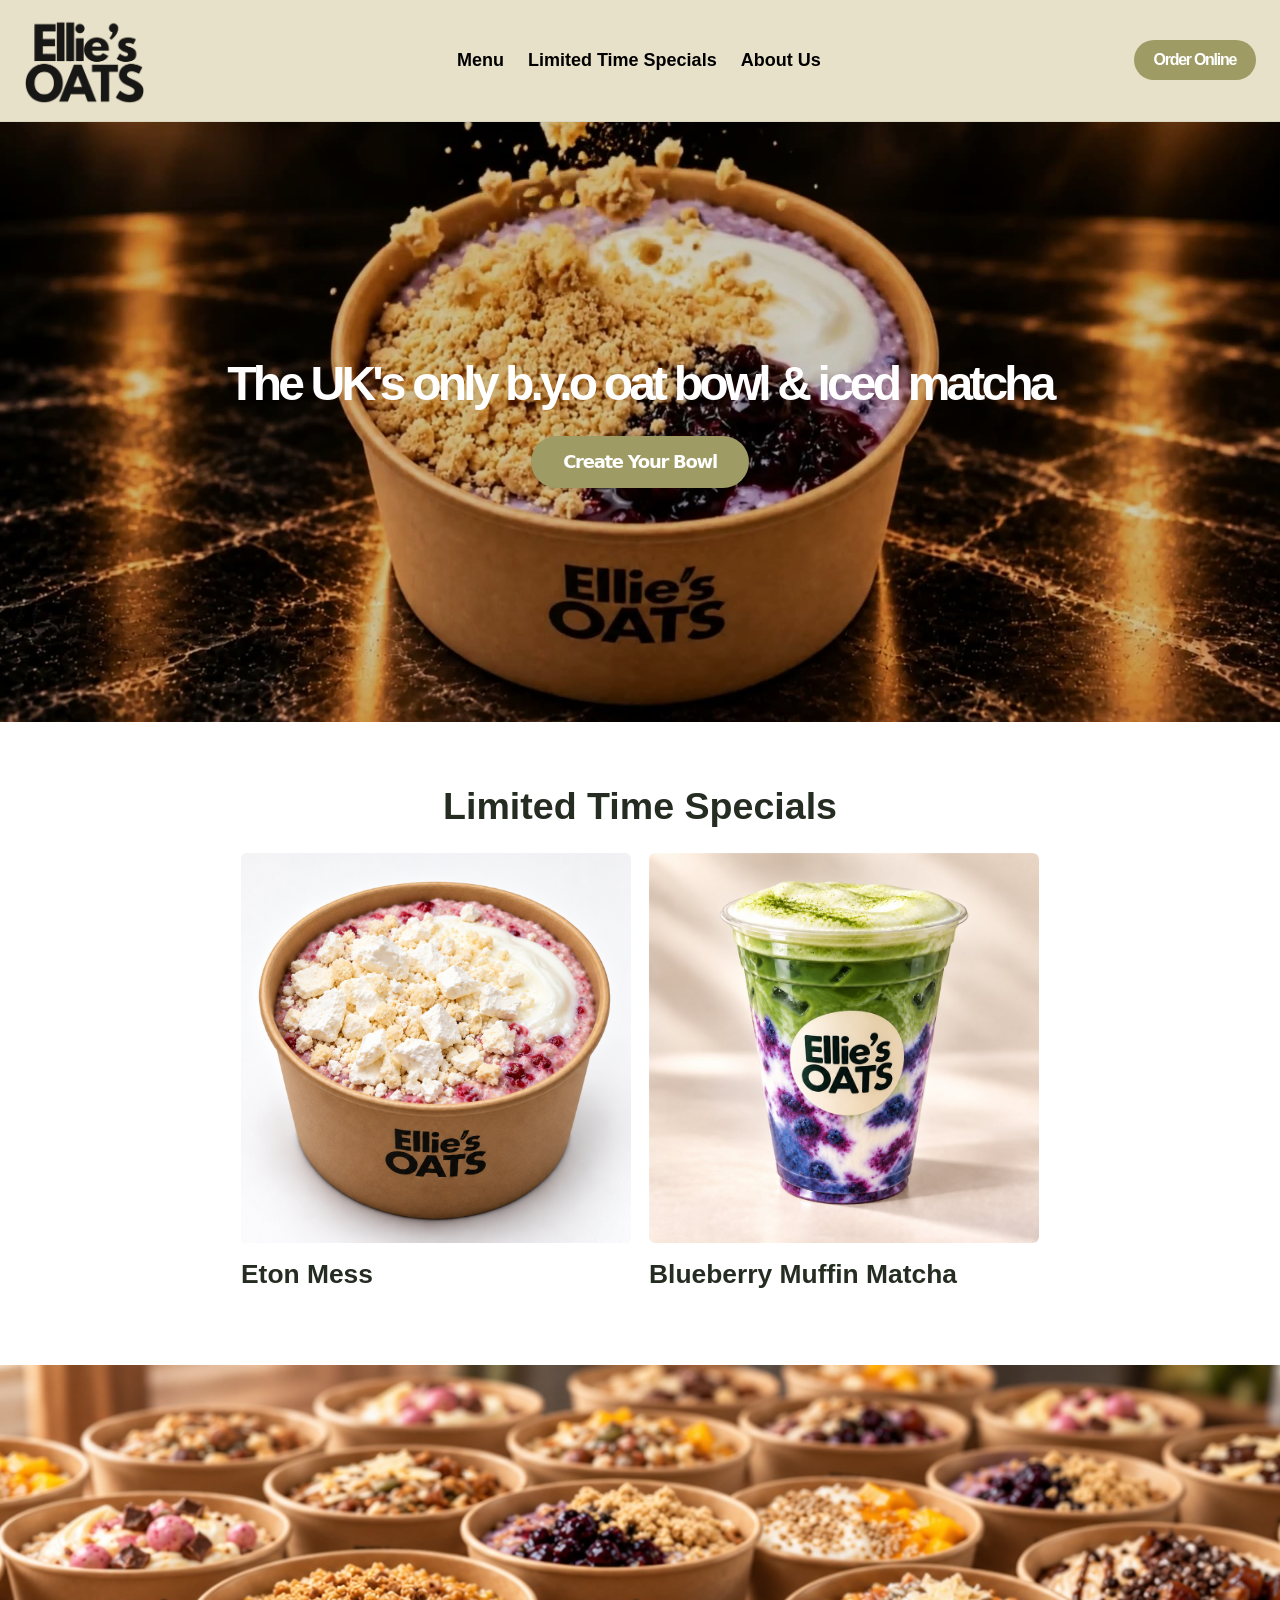
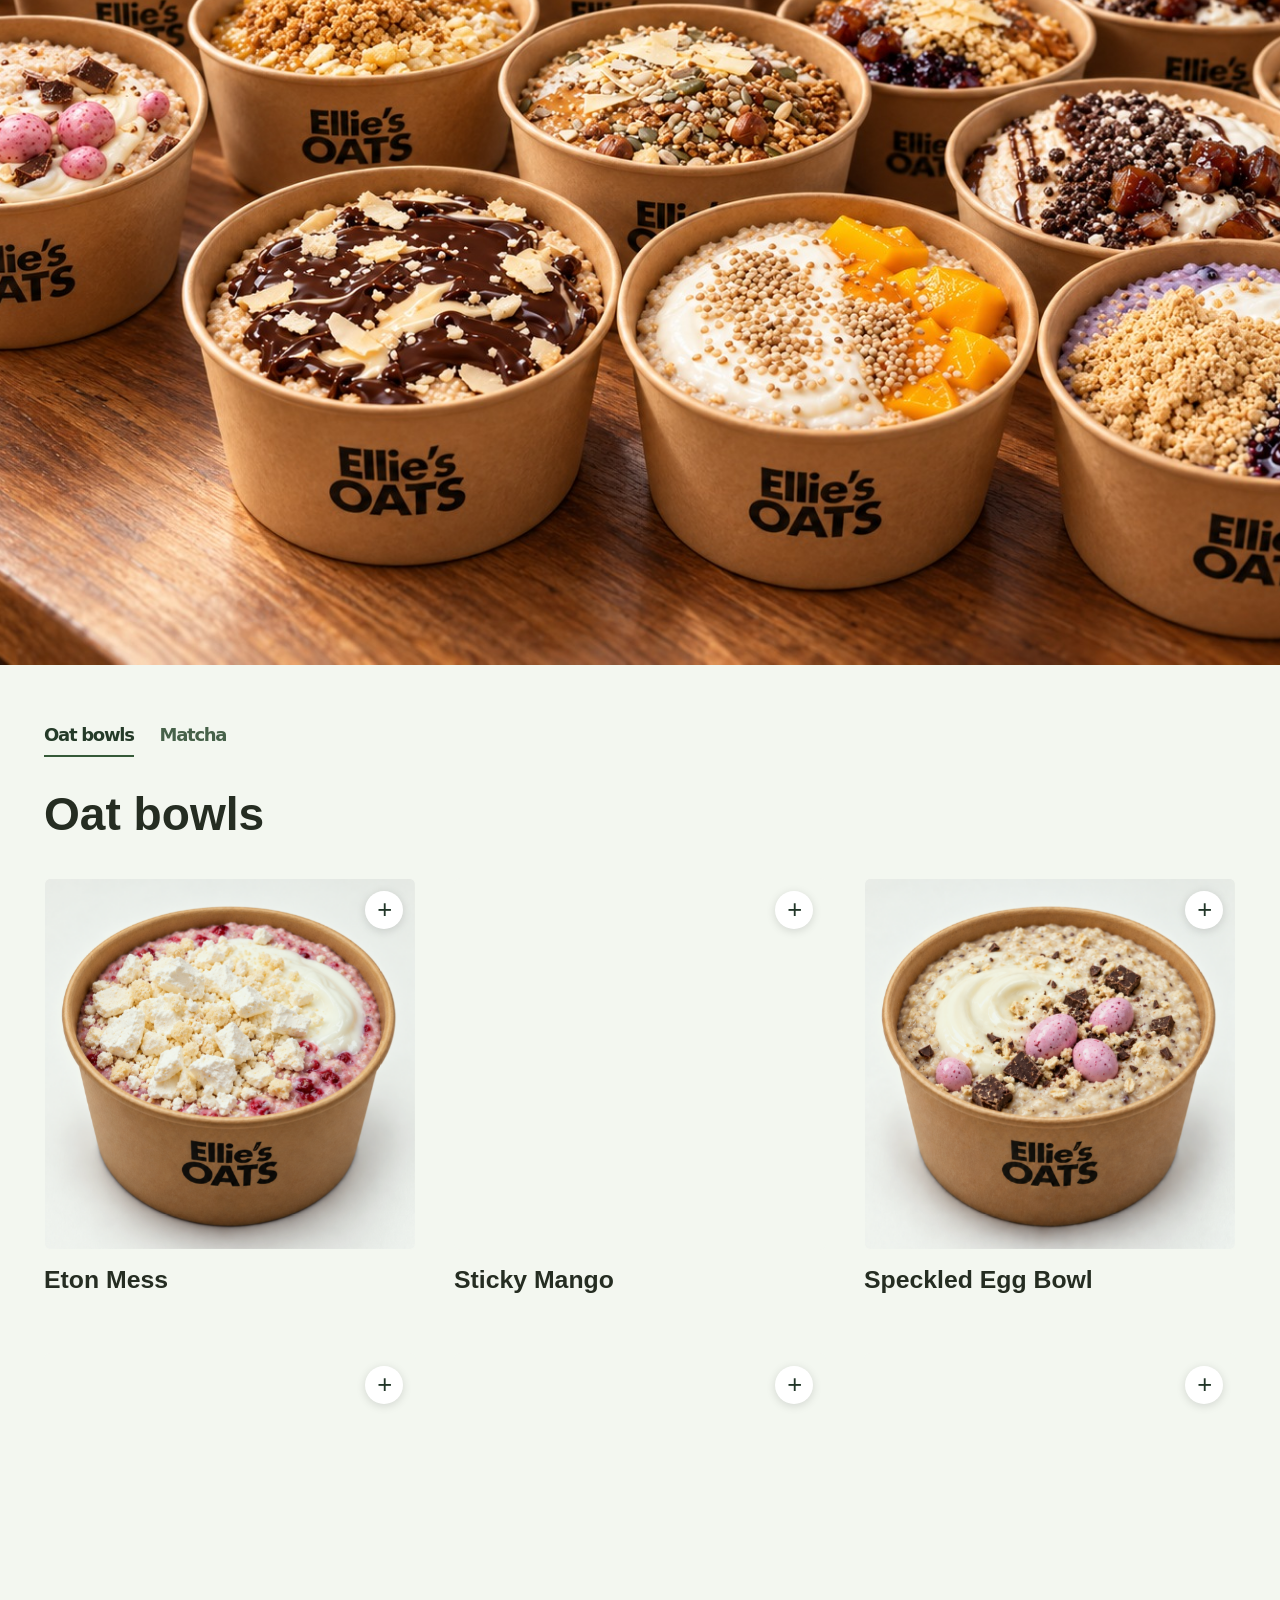
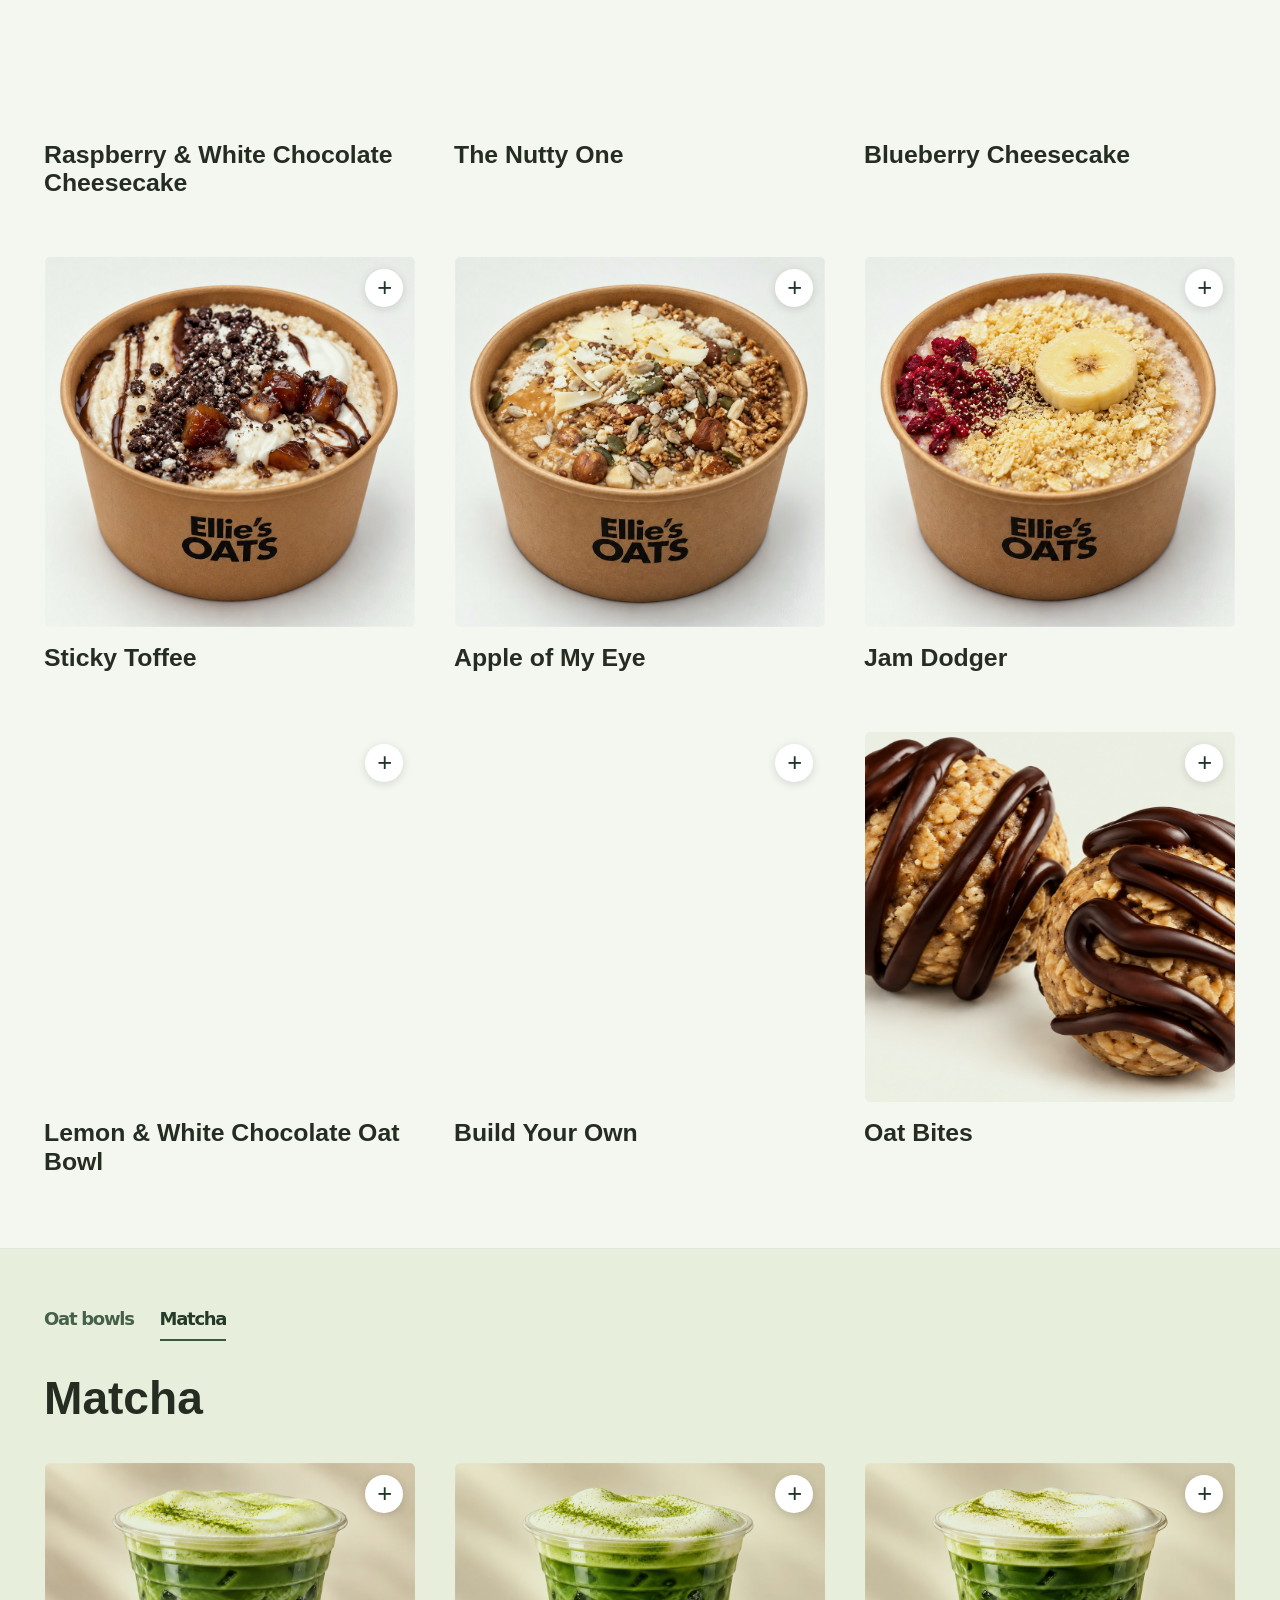
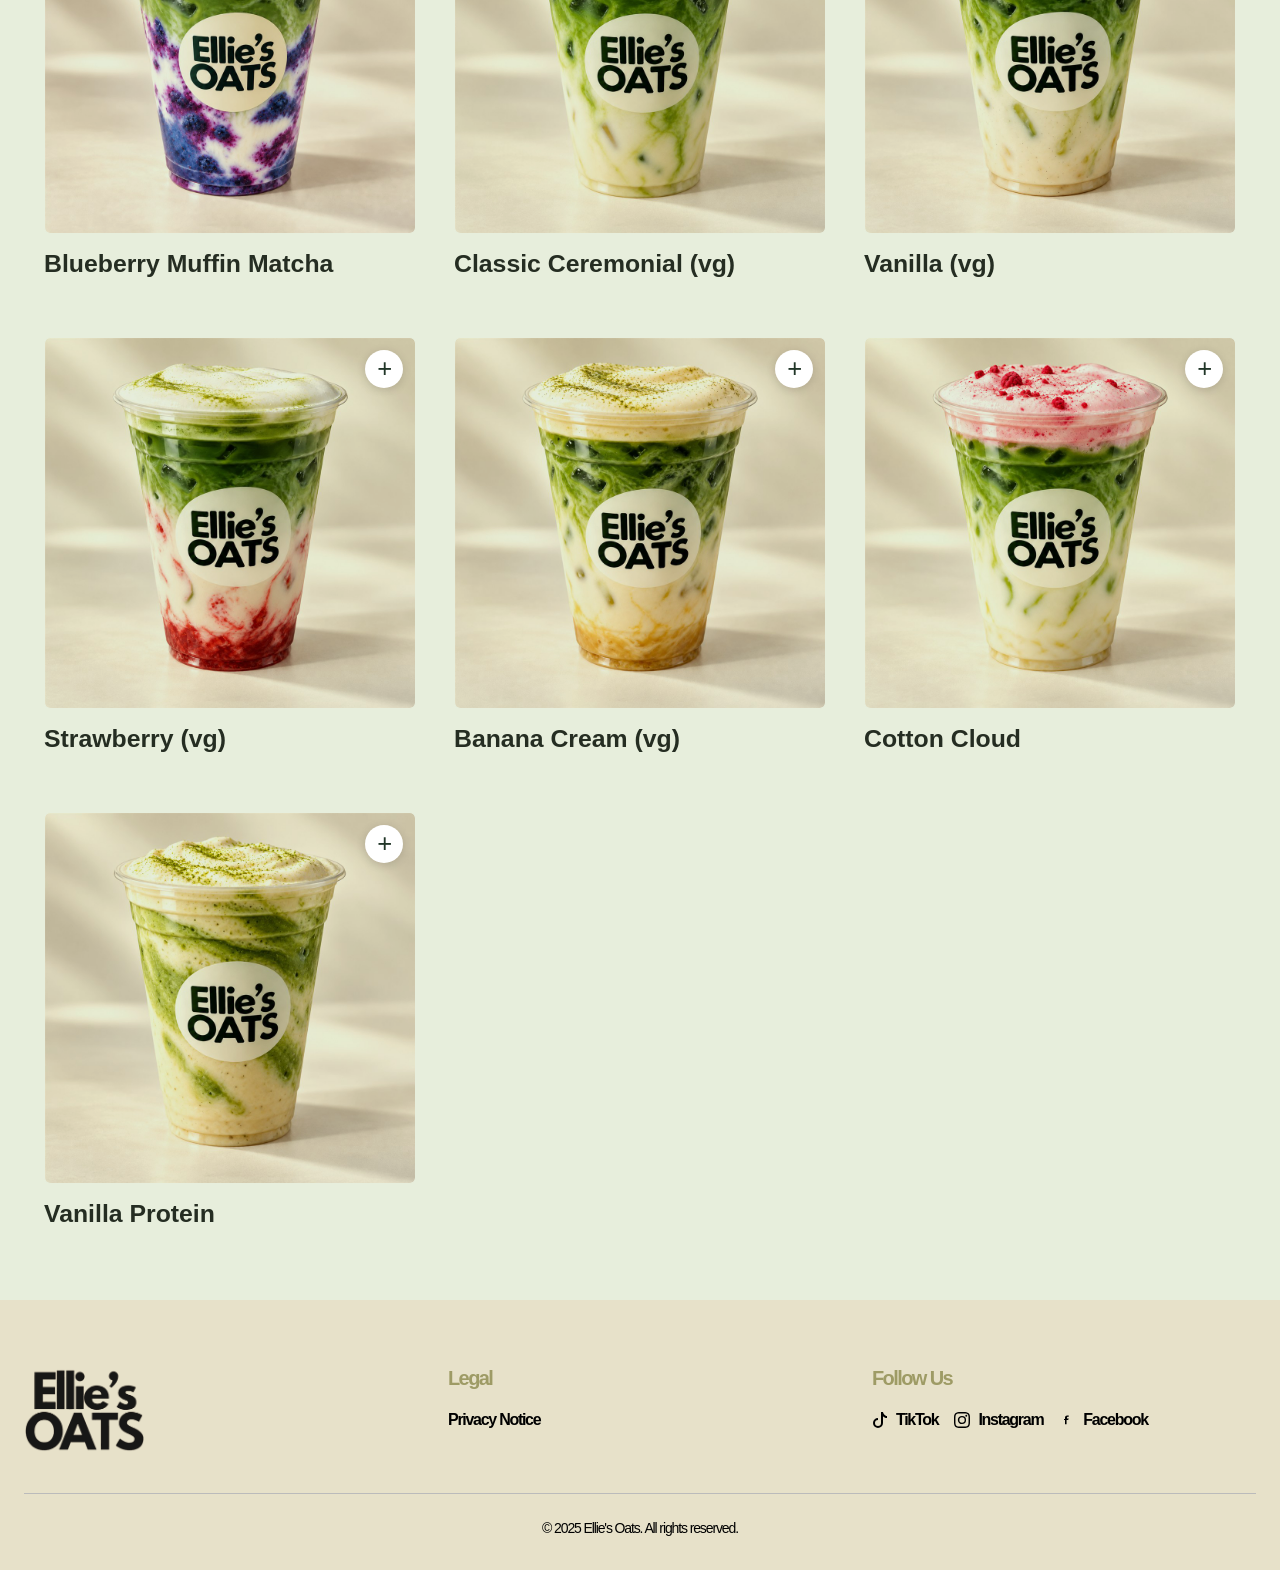
==== commit f2665db3: "Fade in homepage titles and menu photos on scroll" ====
--- a/index.html
+++ b/index.html
@@ -1,3 +1,3 @@
 <!DOCTYPE html>
 <!-- saved from url=(0029)https://www.elliesoats.co.uk/ -->
-<html lang="en"><head><meta http-equiv="Content-Type" content="text/html; charset=UTF-8"><link rel="preload" href="https://www.elliesoats.co.uk/_next/static/media/797e433ab948586e-s.p.29207c2f.woff2" as="font" crossorigin="" type="font/woff2"><link rel="preload" href="https://www.elliesoats.co.uk/_next/static/media/caa3a2e1cccd8315-s.p.3b6cae6d.woff2" as="font" crossorigin="" type="font/woff2"><link rel="preload" as="image"><link rel="stylesheet" href="./assets/site.css?v=3" data-precedence="next"><link rel="stylesheet" href="./saved-pages/Ellie's Oats Ltd_files/d37c65f9e38ab7b9.css" data-precedence="next"><link rel="stylesheet" href="./saved-pages/Ellie's Oats Ltd_files/3f925ad81a35459d.css" data-precedence="next"><link rel="preload" as="script" fetchpriority="low" href="./saved-pages/Ellie's Oats Ltd_files/11211aaabb2560be.js.download"><link rel="preload" href="./assets/menu/special-eton-mess.png" as="image"><link rel="preload" href="./assets/menu/special-blueberry-muffin-matcha.jpg" as="image"><link rel="preload" href="./saved-pages/Ellie's Oats Ltd_files/hero2.jpg" as="image"><link rel="preload" href="./saved-pages/Ellie's Oats Ltd_files/d37c65f9e38ab7b9.css" as="style"><link rel="preload" href="./saved-pages/Ellie's Oats Ltd_files/3f925ad81a35459d.css" as="style"><meta name="viewport" content="width=device-width, initial-scale=1"><title>Ellie's Oats Ltd</title><meta name="description" content="The UK's only b.y.o oat bowl &amp; iced matcha"><link rel="icon" href="https://www.elliesoats.co.uk/favicon.ico?favicon.ec887f7a.ico" sizes="256x222" type="image/x-icon"><link rel="stylesheet" href="./assets/menu-gallery.css?v=11"></head><body class="geist_a71539c9-module__T19VSG__variable geist_mono_8d43a2aa-module__8Li5zG__variable antialiased"><!--$--><!--/$--><next-route-announcer style="position: absolute;"><template shadowrootmode="open"><div aria-live="assertive" id="__next-route-announcer__" role="alert" style="position: absolute; border: 0px; height: 1px; margin: -1px; padding: 0px; width: 1px; clip: rect(0px, 0px, 0px, 0px); overflow: hidden; white-space: nowrap; overflow-wrap: normal;"></div></template></next-route-announcer><div hidden=""></div><div class="min-h-screen font-sans"><header class="bg-brand-beige backdrop-blur sticky top-0 z-50 border-b border-black/5 py-4"><div class="container mx-auto flex flex-col md:flex-row items-center justify-between px-6 gap-4"><div class="flex justify-center md:justify-start items-center w-full md:w-auto mb-2 md:mb-0"><a class="cursor-pointer" href="index.html"><img alt="OAT &amp; MATCHA Logo" width="120" height="40" decoding="async" data-nimg="1" src="./saved-pages/Ellie's Oats Ltd_files/logo.png" style="color: transparent;"></a></div><nav class="w-full md:w-auto flex justify-center order-2 md:order-none"><ul class="flex gap-6 list-none font-brand"><li><a href="index.html#menu" class="font-medium hover:text-brand-green cursor-pointer">Menu</a></li><li><a class="font-medium hover:text-brand-green" href="about.html">About Us</a></li></ul></nav><div class="w-full md:w-auto flex justify-center md:justify-end order-3 md:order-none"><a href="order.html" class="bg-brand-green text-white px-5 py-2 rounded-full font-semibold hover:bg-brand-green-hover transition">Order Online</a></div></div></header><section class="w-full py-0 relative min-h-[400px] md:min-h-[600px] flex items-center justify-center overflow-hidden"><video class="absolute inset-0 w-full h-full object-cover z-0 hero-video" src="./assets/hero-video.mp4" autoplay="" loop="" muted="" playsinline="" preload="auto" poster="./assets/hero-poster.jpg"></video><div class="hero-overlay"></div><div class="hero-content"><h1 class="text-text-white">The UK's only b.y.o oat bowl &amp; iced matcha</h1><a href="order.html" class="bg-brand-green text-text-white px-8 py-3 rounded-full font-semibold text-lg shadow hover:bg-brand-green-hover transition">Create Your Bowl</a></div></section><section id="limited-time-specials" class="py-24 relative bg-background overflow-hidden"><div class="container mx-auto px-6"><h2 class="mb-12">Limited Time Specials</h2><div class="flex flex-col md:flex-row gap-4 justify-center specials-grid md:flex-nowrap md:overflow-x-auto" style="min-width: 0px;"><div class="special-card"><div class="special-card-image"><img alt="Eton Mess" src="./assets/menu/special-eton-mess.png"></div><div class="special-card-content"><h3 class="special-card-title">Eton Mess</h3></div></div><div class="special-card"><div class="special-card-image"><img alt="Blueberry Muffin Matcha" src="./assets/menu/special-blueberry-muffin-matcha.jpg"></div><div class="special-card-content"><h3 class="special-card-title">Blueberry Muffin Matcha</h3></div></div></div></div></section><div class="oat-bowls-banner" style="width: 100%; height: 100vh; height: 100svh; overflow: hidden;"><img alt="A selection of Ellie's Oats bowls with different toppings" src="./assets/oat-bowls-banner.jpg" loading="lazy" decoding="async" width="1672" height="941" style="display: block; width: 100%; height: 100%; object-fit: cover; object-position: center;"></div><section class="py-24 menu-section" id="menu"><div class="container mx-auto px-6"><h2 class="text-3xl md:text-4xl font-extrabold text-center mb-12 section-title tracking-tighter font-brand-tight">Menu &amp; Nutrition</h2><div class="grid grid-cols-1 md:grid-cols-2 gap-12 menu-grid"><div class="p-8 rounded-2xl bg-background shadow-lg menu-column"><h3 class="text-xl font-bold mb-6 text-brand-green pb-4 border-b border-brand-border font-brand">OAT BOWLS</h3><div class="menu-item py-4 border-b border-dashed last:border-b-0 flex items-center gap-4"><div class="shrink-0"><img alt="Blueberry Cheesecake" loading="lazy" width="72" height="72" decoding="async" data-nimg="1" class="rounded-xl object-cover" src="./saved-pages/Ellie's Oats Ltd_files/blueberry.png" style="color: transparent;"></div><div class="flex-1"><h4 class="text-2xl md:text-3xl font-extrabold mb-1 tracking-tighter text-left w-full font-brand-tight text-text-dark">Blueberry Cheesecake</h4><p class="italic text-base">Blueberry soaked oats. Topped with a cheesecake drizzle, blueberry compote &amp; biscuit crumble</p><p class="mt-1 text-xs text-zinc-500 font-medium tracking-wide">Kcal: 508 &nbsp;·&nbsp; P: 24g &nbsp;·&nbsp; C: 60g &nbsp;·&nbsp; F: 18g</p></div></div><div class="menu-item py-4 border-b border-dashed last:border-b-0 flex items-center gap-4"><div class="shrink-0"><img alt="Sticky Toffee" loading="lazy" width="72" height="72" decoding="async" data-nimg="1" class="rounded-xl object-cover" src="./saved-pages/Ellie's Oats Ltd_files/sticky-toffee.png" style="color: transparent;"></div><div class="flex-1"><h4 class="text-2xl md:text-3xl font-extrabold mb-1 tracking-tighter text-left w-full font-brand-tight text-text-dark">Sticky Toffee</h4><p class="italic text-base">Date soaked oats, made with oat milk &amp; Greek yoghurt. Topped with banana, cacao nibs, greek yoghurt &amp; chopped dates.</p><p class="mt-1 text-xs text-zinc-500 font-medium tracking-wide">Kcal: 464 &nbsp;·&nbsp; P: 17g &nbsp;·&nbsp; C: 76g &nbsp;·&nbsp; F: 7g</p></div></div><div class="menu-item py-4 border-b border-dashed last:border-b-0 flex items-center gap-4"><div class="shrink-0"><img alt="Apple of My Eye" loading="lazy" width="72" height="72" decoding="async" data-nimg="1" class="rounded-xl object-cover" src="./saved-pages/Ellie's Oats Ltd_files/apple-of-my-eye.png" style="color: transparent;"></div><div class="flex-1"><h4 class="text-2xl md:text-3xl font-extrabold mb-1 tracking-tighter text-left w-full font-brand-tight text-text-dark">Apple of My Eye</h4><p class="italic text-base">Apple &amp; cinnamon soaked oats made with oat milk &amp; Greek yoghurt. Topped with sliced apple, peanut butter, homemade granola &amp; mixed seeds.</p><p class="mt-1 text-xs text-zinc-500 font-medium tracking-wide">Kcal: 550 &nbsp;·&nbsp; P: 23g &nbsp;·&nbsp; C: 67g &nbsp;·&nbsp; F: 20g</p></div></div><div class="menu-item py-4 border-b border-dashed last:border-b-0 flex items-center gap-4"><div class="shrink-0"><img alt="Jam Dodger" loading="lazy" width="72" height="72" decoding="async" data-nimg="1" class="rounded-xl object-cover" src="./saved-pages/Ellie's Oats Ltd_files/jam-dodger.png" style="color: transparent;"></div><div class="flex-1"><h4 class="text-2xl md:text-3xl font-extrabold mb-1 tracking-tighter text-left w-full font-brand-tight text-text-dark">Jam Dodger</h4><p class="italic text-base">Raspberry-soaked oats. Topped with raspberry jam, shortbread crumble and a min jam dodger biscuit</p><p class="mt-1 text-xs text-zinc-500 font-medium tracking-wide">Kcal: 548 &nbsp;·&nbsp; P: 17g &nbsp;·&nbsp; C: 81g &nbsp;·&nbsp; F: 15g</p></div></div><div class="menu-item py-4 border-b border-dashed last:border-b-0 flex items-center gap-4"><div class="shrink-0"><img alt="Lemon &amp; White Chocolate Oat Bowl" loading="lazy" width="72" height="72" decoding="async" data-nimg="1" class="rounded-xl object-cover" src="./saved-pages/Ellie's Oats Ltd_files/monthly-special-june.png" style="color: transparent;"></div><div class="flex-1"><h4 class="text-2xl md:text-3xl font-extrabold mb-1 tracking-tighter text-left w-full font-brand-tight text-text-dark">Lemon &amp; White Chocolate Oat Bowl</h4><p class="italic text-base">Lemon &amp; white chocolate soaked oats mixed with chia seeds. Topped with protein yoghurt, white chocolate drops, crumbled biscuit &amp; lemon drizzle.</p><p class="mt-1 text-xs text-zinc-500 font-medium tracking-wide">Kcal: 524 &nbsp;·&nbsp; P: 27g &nbsp;·&nbsp; C: 57g &nbsp;·&nbsp; F: 19g</p></div></div><div class="menu-item py-4 border-b border-dashed last:border-b-0 flex items-center gap-4"><div class="shrink-0"><img alt="The Nutty One" loading="lazy" width="72" height="72" decoding="async" data-nimg="1" class="rounded-xl object-cover" src="./saved-pages/Ellie's Oats Ltd_files/monthly-special-september.png" style="color: transparent;"></div><div class="flex-1"><h4 class="text-2xl md:text-3xl font-extrabold mb-1 tracking-tighter text-left w-full font-brand-tight text-text-dark">The Nutty One</h4><p class="italic text-base">Peanut flavoured oats soaked in oat milk, Greek yoghurt &amp; chia seeds. Topped with a yoghurt layer, crushed peanuts and a dark chocolate roof.</p><p class="mt-1 text-xs text-zinc-500 font-medium tracking-wide">Kcal: 487 &nbsp;·&nbsp; P: 27g &nbsp;·&nbsp; C: 46g &nbsp;·&nbsp; F: 17g</p></div></div><div class="menu-item py-4 border-b border-dashed last:border-b-0 flex items-center gap-4"><div class="shrink-0"><img alt="Eton Mess" loading="lazy" width="72" height="72" decoding="async" data-nimg="1" class="rounded-xl object-cover" src="./saved-pages/Ellie's Oats Ltd_files/monthly-special-october(1).png" style="color: transparent;"></div><div class="flex-1"><h4 class="text-2xl md:text-3xl font-extrabold mb-1 tracking-tighter text-left w-full font-brand-tight text-text-dark">Eton Mess</h4><p class="italic text-base">Oats soaked in low-fat Greek yoghurt, strawberries, white chocolate flavouring &amp; low-fat soft cheese. Topped with a meringue crumble.</p><p class="mt-1 text-xs text-zinc-500 font-medium tracking-wide">Kcal: 450 &nbsp;·&nbsp; P: 23g &nbsp;·&nbsp; C: 54g &nbsp;·&nbsp; F: 15g</p></div></div><div class="menu-item py-4 border-b border-dashed last:border-b-0 flex items-center gap-4"><div class="shrink-0"><img alt="Sticky Mango" loading="lazy" width="72" height="72" decoding="async" data-nimg="1" class="rounded-xl object-cover" src="./saved-pages/Ellie's Oats Ltd_files/sticky-mango.png" style="color: transparent;"></div><div class="flex-1"><h4 class="text-2xl md:text-3xl font-extrabold mb-1 tracking-tighter text-left w-full font-brand-tight text-text-dark">Sticky Mango</h4><p class="italic text-base">Mango &amp; coconut soaked oats mixed with chia seeds. Topped with coconut yoghurt, mango pieces &amp; sesame seeds.</p><p class="mt-1 text-xs text-zinc-500 font-medium tracking-wide">Kcal: 476 &nbsp;·&nbsp; P: 24g &nbsp;·&nbsp; C: 58g &nbsp;·&nbsp; F: 15g</p></div></div><div class="menu-item py-4 border-b border-dashed last:border-b-0 flex items-center gap-4"><div class="shrink-0"><img alt="Speckled Egg Bowl" loading="lazy" width="72" height="72" decoding="async" data-nimg="1" class="rounded-xl object-cover" src="./saved-pages/Ellie's Oats Ltd_files/exclusive-june.png" style="color: transparent;"></div><div class="flex-1"><h4 class="text-2xl md:text-3xl font-extrabold mb-1 tracking-tighter text-left w-full font-brand-tight text-text-dark">Speckled Egg Bowl</h4><p class="italic text-base">White chocolate flavoured oats soaked in Greek yoghurt, oat milk &amp; crushed speckled eggs. Topped with a white chocolate protein layer and a sprinkle of speckled eggs.</p><p class="mt-1 text-xs text-zinc-500 font-medium tracking-wide">Kcal: 563 &nbsp;·&nbsp; P: 27g &nbsp;·&nbsp; C: 67g &nbsp;·&nbsp; F: 20g</p></div></div><div class="menu-item py-4 border-b border-dashed last:border-b-0 flex items-center gap-4"><div class="shrink-0"><img alt="Raspberry &amp; White Chocolate Cheesecake" loading="lazy" width="72" height="72" decoding="async" data-nimg="1" class="rounded-xl object-cover" src="./saved-pages/Ellie's Oats Ltd_files/exclusive-april.png" style="color: transparent;"></div><div class="flex-1"><h4 class="text-2xl md:text-3xl font-extrabold mb-1 tracking-tighter text-left w-full font-brand-tight text-text-dark">Raspberry &amp; White Chocolate Cheesecake</h4><p class="italic text-base">Fuelling your day with 24g of protein - oats soaked in Greek yoghurt, raspberries, white chocolate flavouring &amp; low-fat soft cheese. Topped with a biscuit crumble.</p><p class="mt-1 text-xs text-zinc-500 font-medium tracking-wide">Kcal: 501 &nbsp;·&nbsp; P: 24g &nbsp;·&nbsp; C: 57g &nbsp;·&nbsp; F: 18g</p></div></div><div class="menu-item py-4 border-b border-dashed last:border-b-0 flex items-center gap-4"><div class="shrink-0"><img alt="Build Your Own" loading="lazy" width="72" height="72" decoding="async" data-nimg="1" class="rounded-xl object-cover" src="./saved-pages/Ellie's Oats Ltd_files/byob.png" style="color: transparent;"></div><div class="flex-1"><h4 class="text-2xl md:text-3xl font-extrabold mb-1 tracking-tighter text-left w-full font-brand-tight text-text-dark">Build Your Own</h4><p class="italic text-base">Create your perfect bowl! Choose your base and pick 4 toppings. Extra toppings available for £1 each.</p><p class="mt-1 text-xs text-zinc-500 font-medium tracking-wide">Kcal: 309 &nbsp;·&nbsp; P: 17g &nbsp;·&nbsp; C: 44g &nbsp;·&nbsp; F: 6g</p></div></div><div class="menu-item py-4 border-b border-dashed last:border-b-0 flex items-center gap-4"><div class="shrink-0"><img alt="Oat Bites" loading="lazy" width="72" height="72" decoding="async" data-nimg="1" class="rounded-xl object-cover" src="./saved-pages/Ellie's Oats Ltd_files/oat-bites.png" style="color: transparent;"></div><div class="flex-1"><h4 class="text-2xl md:text-3xl font-extrabold mb-1 tracking-tighter text-left w-full font-brand-tight text-text-dark">Oat Bites</h4><p class="italic text-base">Oats mixed with peanut butter, chia seeds, dates and honey. Topped with dark chocolate.</p><p class="mt-1 text-xs text-zinc-500 font-medium tracking-wide">Kcal: 223 &nbsp;·&nbsp; P: 16g &nbsp;·&nbsp; C: 19g &nbsp;·&nbsp; F: 8g</p></div></div></div><div class="p-8 rounded-2xl bg-background shadow-lg menu-column"><h3 class="text-xl font-bold mb-6 text-brand-green pb-4 border-b border-brand-border font-brand">MATCHA MENU</h3><div class="menu-item py-4 border-b border-dashed last:border-b-0 flex items-center gap-4"><div class="flex-1"><h4 class="text-2xl md:text-3xl font-extrabold mb-1 tracking-tighter text-left w-full font-brand-tight text-text-dark">Blueberry Muffin Matcha</h4><p class="italic text-base">Blueberry &amp; vanilla base, topped with ceremonial matcha.</p></div></div><div class="menu-item py-4 border-b border-dashed last:border-b-0 flex items-center gap-4"><div class="flex-1"><h4 class="text-2xl md:text-3xl font-extrabold mb-1 tracking-tighter text-left w-full font-brand-tight text-text-dark">Classic Ceremonial (vg)</h4><p class="italic text-base"></p></div></div><div class="menu-item py-4 border-b border-dashed last:border-b-0 flex items-center gap-4"><div class="flex-1"><h4 class="text-2xl md:text-3xl font-extrabold mb-1 tracking-tighter text-left w-full font-brand-tight text-text-dark">Vanilla (vg)</h4><p class="italic text-base"></p></div></div><div class="menu-item py-4 border-b border-dashed last:border-b-0 flex items-center gap-4"><div class="flex-1"><h4 class="text-2xl md:text-3xl font-extrabold mb-1 tracking-tighter text-left w-full font-brand-tight text-text-dark">Strawberry (vg)</h4><p class="italic text-base"></p></div></div><div class="menu-item py-4 border-b border-dashed last:border-b-0 flex items-center gap-4"><div class="flex-1"><h4 class="text-2xl md:text-3xl font-extrabold mb-1 tracking-tighter text-left w-full font-brand-tight text-text-dark">Banana Cream (vg)</h4><p class="italic text-base">Banana matcha, banana cold foam</p></div></div><div class="menu-item py-4 border-b border-dashed last:border-b-0 flex items-center gap-4"><div class="flex-1"><h4 class="text-2xl md:text-3xl font-extrabold mb-1 tracking-tighter text-left w-full font-brand-tight text-text-dark">Cotton Cloud</h4><p class="italic text-base">White chocolate matcha, raspberry cold foam</p></div></div><div class="menu-item py-4 border-b border-dashed last:border-b-0 flex items-center gap-4"><div class="flex-1"><h4 class="text-2xl md:text-3xl font-extrabold mb-1 tracking-tighter text-left w-full font-brand-tight text-text-dark">Vanilla Protein</h4><p class="italic text-base">Vegan protein shake with a serving of matcha</p></div></div></div></div></div></section><footer class="bg-brand-footer text-black pt-16 pb-8"><div class="container mx-auto px-6"><div class="grid grid-cols-1 md:grid-cols-3 gap-10 footer-content mb-10"><div class="footer-section flex flex-col items-start"><img alt="OAT &amp; MATCHA Logo" width="120" height="40" decoding="async" data-nimg="1" src="./saved-pages/Ellie's Oats Ltd_files/logo.png" style="color: transparent;"></div><div class="footer-section flex flex-col items-start"><h3 class="mb-4 text-xl font-bold font-brand" style="color: var(--brand-green);">Legal</h3><a href="privacy.html" class="text-black hover:text-brand-green transition font-semibold font-brand">Privacy Notice</a></div><div class="footer-section flex flex-col items-start"><h3 class="mb-4 text-xl font-bold font-brand" style="color: var(--brand-green);">Follow Us</h3><div class="flex gap-4 font-brand"><a href="https://www.tiktok.com/@ellies.oats" target="_blank" rel="noopener noreferrer" class="flex items-center gap-2 text-black hover:text-brand-green transition font-semibold"><svg xmlns="http://www.w3.org/2000/svg" width="16" height="16" fill="currentColor" class="bi bi-tiktok" viewBox="0 0 16 16"><path d="M9 0h1.98c.144.715.54 1.617 1.235 2.512C12.895 3.389 13.797 4 15 4v2c-1.753 0-3.07-.814-4-1.829V11a5 5 0 1 1-5-5v2a3 3 0 1 0 3 3z"></path></svg>TikTok</a><a href="https://www.instagram.com/ellies.oats" target="_blank" rel="noopener noreferrer" class="flex items-center gap-2 text-black hover:text-brand-green transition font-semibold"><svg xmlns="http://www.w3.org/2000/svg" width="16" height="16" fill="currentColor" class="bi bi-instagram" viewBox="0 0 16 16"><path d="M8 0C5.829 0 5.556.01 4.703.048 3.85.088 3.269.222 2.76.42a3.9 3.9 0 0 0-1.417.923A3.9 3.9 0 0 0 .42 2.76C.222 3.268.087 3.85.048 4.7.01 5.555 0 5.827 0 8.001c0 2.172.01 2.444.048 3.297.04.852.174 1.433.372 1.942.205.526.478.972.923 1.417.444.445.89.719 1.416.923.51.198 1.09.333 1.942.372C5.555 15.99 5.827 16 8 16s2.444-.01 3.298-.048c.851-.04 1.434-.174 1.943-.372a3.9 3.9 0 0 0 1.416-.923c.445-.445.718-.891.923-1.417.197-.509.332-1.09.372-1.942C15.99 10.445 16 10.173 16 8s-.01-2.445-.048-3.299c-.04-.851-.175-1.433-.372-1.941a3.9 3.9 0 0 0-.923-1.417A3.9 3.9 0 0 0 13.24.42c-.51-.198-1.092-.333-1.943-.372C10.443.01 10.172 0 7.998 0zm-.717 1.442h.718c2.136 0 2.389.007 3.232.046.78.035 1.204.166 1.486.275.373.145.64.319.92.599s.453.546.598.92c.11.281.24.705.275 1.485.039.843.047 1.096.047 3.231s-.008 2.389-.047 3.232c-.035.78-.166 1.203-.275 1.485a2.5 2.5 0 0 1-.599.919c-.28.28-.546.453-.92.598-.28.11-.704.24-1.485.276-.843.038-1.096.047-3.232.047s-2.39-.009-3.233-.047c-.78-.036-1.203-.166-1.485-.276a2.5 2.5 0 0 1-.92-.598 2.5 2.5 0 0 1-.6-.92c-.109-.281-.24-.705-.275-1.485-.038-.843-.046-1.096-.046-3.233s.008-2.388.046-3.231c.036-.78.166-1.204.276-1.486.145-.373.319-.64.599-.92s.546-.453.92-.598c.282-.11.705-.24 1.485-.276.738-.034 1.024-.044 2.515-.045zm4.988 1.328a.96.96 0 1 0 0 1.92.96.96 0 0 0 0-1.92m-4.27 1.122a4.109 4.109 0 1 0 0 8.217 4.109 4.109 0 0 0 0-8.217m0 1.441a2.667 2.667 0 1 1 0 5.334 2.667 2.667 0 0 1 0-5.334"></path></svg>Instagram</a><a href="https://m.facebook.com/profile.php?id=61577992477386" target="_blank" rel="noopener noreferrer" class="flex items-center gap-2 text-black hover:text-brand-green transition font-semibold"><svg xmlns="http://www.w3.org/2000/svg" width="16" height="16" fill="currentColor" class="bi bi-facebook" viewBox="0 0 16 16"><path d="M8.94 8.116H7.56v4.156H6V8.116H5V6.88h1v-1.06c0-.888.456-2.32 2.26-2.32h1.46v1.236h-1c-.298 0-.714.146-.714.774v.87h1.715l-.224 1.236z"></path></svg>Facebook</a></div></div></div><div class="border-t border-brand-border-light pt-6 text-center text-black text-sm copyright font-brand">© 2025 Ellie's Oats. All rights reserved.</div></div></footer></div><script src="./assets/menu-gallery.js?v=3" defer></script><script src="./assets/specials-gallery.js?v=2" defer></script></body></html>
+<html lang="en"><head><meta http-equiv="Content-Type" content="text/html; charset=UTF-8"><link rel="preload" href="https://www.elliesoats.co.uk/_next/static/media/797e433ab948586e-s.p.29207c2f.woff2" as="font" crossorigin="" type="font/woff2"><link rel="preload" href="https://www.elliesoats.co.uk/_next/static/media/caa3a2e1cccd8315-s.p.3b6cae6d.woff2" as="font" crossorigin="" type="font/woff2"><link rel="preload" as="image"><link rel="stylesheet" href="./assets/site.css?v=3" data-precedence="next"><link rel="stylesheet" href="./saved-pages/Ellie's Oats Ltd_files/d37c65f9e38ab7b9.css" data-precedence="next"><link rel="stylesheet" href="./saved-pages/Ellie's Oats Ltd_files/3f925ad81a35459d.css" data-precedence="next"><link rel="preload" as="script" fetchpriority="low" href="./saved-pages/Ellie's Oats Ltd_files/11211aaabb2560be.js.download"><link rel="preload" href="./assets/menu/special-eton-mess.png" as="image"><link rel="preload" href="./assets/menu/special-blueberry-muffin-matcha.jpg" as="image"><link rel="preload" href="./saved-pages/Ellie's Oats Ltd_files/hero2.jpg" as="image"><link rel="preload" href="./saved-pages/Ellie's Oats Ltd_files/d37c65f9e38ab7b9.css" as="style"><link rel="preload" href="./saved-pages/Ellie's Oats Ltd_files/3f925ad81a35459d.css" as="style"><meta name="viewport" content="width=device-width, initial-scale=1"><title>Ellie's Oats Ltd</title><meta name="description" content="The UK's only b.y.o oat bowl &amp; iced matcha"><link rel="icon" href="https://www.elliesoats.co.uk/favicon.ico?favicon.ec887f7a.ico" sizes="256x222" type="image/x-icon"><link rel="stylesheet" href="./assets/menu-gallery.css?v=11"><link rel="stylesheet" href="./assets/reveal.css?v=1"></head><body class="geist_a71539c9-module__T19VSG__variable geist_mono_8d43a2aa-module__8Li5zG__variable antialiased"><!--$--><!--/$--><next-route-announcer style="position: absolute;"><template shadowrootmode="open"><div aria-live="assertive" id="__next-route-announcer__" role="alert" style="position: absolute; border: 0px; height: 1px; margin: -1px; padding: 0px; width: 1px; clip: rect(0px, 0px, 0px, 0px); overflow: hidden; white-space: nowrap; overflow-wrap: normal;"></div></template></next-route-announcer><div hidden=""></div><div class="min-h-screen font-sans"><header class="bg-brand-beige backdrop-blur sticky top-0 z-50 border-b border-black/5 py-4"><div class="container mx-auto flex flex-col md:flex-row items-center justify-between px-6 gap-4"><div class="flex justify-center md:justify-start items-center w-full md:w-auto mb-2 md:mb-0"><a class="cursor-pointer" href="index.html"><img alt="OAT &amp; MATCHA Logo" width="120" height="40" decoding="async" data-nimg="1" src="./saved-pages/Ellie's Oats Ltd_files/logo.png" style="color: transparent;"></a></div><nav class="w-full md:w-auto flex justify-center order-2 md:order-none"><ul class="flex gap-6 list-none font-brand"><li><a href="index.html#menu" class="font-medium hover:text-brand-green cursor-pointer">Menu</a></li><li><a class="font-medium hover:text-brand-green" href="about.html">About Us</a></li></ul></nav><div class="w-full md:w-auto flex justify-center md:justify-end order-3 md:order-none"><a href="order.html" class="bg-brand-green text-white px-5 py-2 rounded-full font-semibold hover:bg-brand-green-hover transition">Order Online</a></div></div></header><section class="w-full py-0 relative min-h-[400px] md:min-h-[600px] flex items-center justify-center overflow-hidden"><video class="absolute inset-0 w-full h-full object-cover z-0 hero-video" src="./assets/hero-video.mp4" autoplay="" loop="" muted="" playsinline="" preload="auto" poster="./assets/hero-poster.jpg"></video><div class="hero-overlay"></div><div class="hero-content"><h1 class="text-text-white">The UK's only b.y.o oat bowl &amp; iced matcha</h1><a href="order.html" class="bg-brand-green text-text-white px-8 py-3 rounded-full font-semibold text-lg shadow hover:bg-brand-green-hover transition">Create Your Bowl</a></div></section><section id="limited-time-specials" class="py-24 relative bg-background overflow-hidden"><div class="container mx-auto px-6"><h2 class="mb-12">Limited Time Specials</h2><div class="flex flex-col md:flex-row gap-4 justify-center specials-grid md:flex-nowrap md:overflow-x-auto" style="min-width: 0px;"><div class="special-card"><div class="special-card-image"><img alt="Eton Mess" src="./assets/menu/special-eton-mess.png"></div><div class="special-card-content"><h3 class="special-card-title">Eton Mess</h3></div></div><div class="special-card"><div class="special-card-image"><img alt="Blueberry Muffin Matcha" src="./assets/menu/special-blueberry-muffin-matcha.jpg"></div><div class="special-card-content"><h3 class="special-card-title">Blueberry Muffin Matcha</h3></div></div></div></div></section><div class="oat-bowls-banner" style="width: 100%; height: 100vh; height: 100svh; overflow: hidden;"><img alt="A selection of Ellie's Oats bowls with different toppings" src="./assets/oat-bowls-banner.jpg" loading="lazy" decoding="async" width="1672" height="941" style="display: block; width: 100%; height: 100%; object-fit: cover; object-position: center;"></div><section class="py-24 menu-section" id="menu"><div class="container mx-auto px-6"><h2 class="text-3xl md:text-4xl font-extrabold text-center mb-12 section-title tracking-tighter font-brand-tight">Menu &amp; Nutrition</h2><div class="grid grid-cols-1 md:grid-cols-2 gap-12 menu-grid"><div class="p-8 rounded-2xl bg-background shadow-lg menu-column"><h3 class="text-xl font-bold mb-6 text-brand-green pb-4 border-b border-brand-border font-brand">OAT BOWLS</h3><div class="menu-item py-4 border-b border-dashed last:border-b-0 flex items-center gap-4"><div class="shrink-0"><img alt="Blueberry Cheesecake" loading="lazy" width="72" height="72" decoding="async" data-nimg="1" class="rounded-xl object-cover" src="./saved-pages/Ellie's Oats Ltd_files/blueberry.png" style="color: transparent;"></div><div class="flex-1"><h4 class="text-2xl md:text-3xl font-extrabold mb-1 tracking-tighter text-left w-full font-brand-tight text-text-dark">Blueberry Cheesecake</h4><p class="italic text-base">Blueberry soaked oats. Topped with a cheesecake drizzle, blueberry compote &amp; biscuit crumble</p><p class="mt-1 text-xs text-zinc-500 font-medium tracking-wide">Kcal: 508 &nbsp;·&nbsp; P: 24g &nbsp;·&nbsp; C: 60g &nbsp;·&nbsp; F: 18g</p></div></div><div class="menu-item py-4 border-b border-dashed last:border-b-0 flex items-center gap-4"><div class="shrink-0"><img alt="Sticky Toffee" loading="lazy" width="72" height="72" decoding="async" data-nimg="1" class="rounded-xl object-cover" src="./saved-pages/Ellie's Oats Ltd_files/sticky-toffee.png" style="color: transparent;"></div><div class="flex-1"><h4 class="text-2xl md:text-3xl font-extrabold mb-1 tracking-tighter text-left w-full font-brand-tight text-text-dark">Sticky Toffee</h4><p class="italic text-base">Date soaked oats, made with oat milk &amp; Greek yoghurt. Topped with banana, cacao nibs, greek yoghurt &amp; chopped dates.</p><p class="mt-1 text-xs text-zinc-500 font-medium tracking-wide">Kcal: 464 &nbsp;·&nbsp; P: 17g &nbsp;·&nbsp; C: 76g &nbsp;·&nbsp; F: 7g</p></div></div><div class="menu-item py-4 border-b border-dashed last:border-b-0 flex items-center gap-4"><div class="shrink-0"><img alt="Apple of My Eye" loading="lazy" width="72" height="72" decoding="async" data-nimg="1" class="rounded-xl object-cover" src="./saved-pages/Ellie's Oats Ltd_files/apple-of-my-eye.png" style="color: transparent;"></div><div class="flex-1"><h4 class="text-2xl md:text-3xl font-extrabold mb-1 tracking-tighter text-left w-full font-brand-tight text-text-dark">Apple of My Eye</h4><p class="italic text-base">Apple &amp; cinnamon soaked oats made with oat milk &amp; Greek yoghurt. Topped with sliced apple, peanut butter, homemade granola &amp; mixed seeds.</p><p class="mt-1 text-xs text-zinc-500 font-medium tracking-wide">Kcal: 550 &nbsp;·&nbsp; P: 23g &nbsp;·&nbsp; C: 67g &nbsp;·&nbsp; F: 20g</p></div></div><div class="menu-item py-4 border-b border-dashed last:border-b-0 flex items-center gap-4"><div class="shrink-0"><img alt="Jam Dodger" loading="lazy" width="72" height="72" decoding="async" data-nimg="1" class="rounded-xl object-cover" src="./saved-pages/Ellie's Oats Ltd_files/jam-dodger.png" style="color: transparent;"></div><div class="flex-1"><h4 class="text-2xl md:text-3xl font-extrabold mb-1 tracking-tighter text-left w-full font-brand-tight text-text-dark">Jam Dodger</h4><p class="italic text-base">Raspberry-soaked oats. Topped with raspberry jam, shortbread crumble and a min jam dodger biscuit</p><p class="mt-1 text-xs text-zinc-500 font-medium tracking-wide">Kcal: 548 &nbsp;·&nbsp; P: 17g &nbsp;·&nbsp; C: 81g &nbsp;·&nbsp; F: 15g</p></div></div><div class="menu-item py-4 border-b border-dashed last:border-b-0 flex items-center gap-4"><div class="shrink-0"><img alt="Lemon &amp; White Chocolate Oat Bowl" loading="lazy" width="72" height="72" decoding="async" data-nimg="1" class="rounded-xl object-cover" src="./saved-pages/Ellie's Oats Ltd_files/monthly-special-june.png" style="color: transparent;"></div><div class="flex-1"><h4 class="text-2xl md:text-3xl font-extrabold mb-1 tracking-tighter text-left w-full font-brand-tight text-text-dark">Lemon &amp; White Chocolate Oat Bowl</h4><p class="italic text-base">Lemon &amp; white chocolate soaked oats mixed with chia seeds. Topped with protein yoghurt, white chocolate drops, crumbled biscuit &amp; lemon drizzle.</p><p class="mt-1 text-xs text-zinc-500 font-medium tracking-wide">Kcal: 524 &nbsp;·&nbsp; P: 27g &nbsp;·&nbsp; C: 57g &nbsp;·&nbsp; F: 19g</p></div></div><div class="menu-item py-4 border-b border-dashed last:border-b-0 flex items-center gap-4"><div class="shrink-0"><img alt="The Nutty One" loading="lazy" width="72" height="72" decoding="async" data-nimg="1" class="rounded-xl object-cover" src="./saved-pages/Ellie's Oats Ltd_files/monthly-special-september.png" style="color: transparent;"></div><div class="flex-1"><h4 class="text-2xl md:text-3xl font-extrabold mb-1 tracking-tighter text-left w-full font-brand-tight text-text-dark">The Nutty One</h4><p class="italic text-base">Peanut flavoured oats soaked in oat milk, Greek yoghurt &amp; chia seeds. Topped with a yoghurt layer, crushed peanuts and a dark chocolate roof.</p><p class="mt-1 text-xs text-zinc-500 font-medium tracking-wide">Kcal: 487 &nbsp;·&nbsp; P: 27g &nbsp;·&nbsp; C: 46g &nbsp;·&nbsp; F: 17g</p></div></div><div class="menu-item py-4 border-b border-dashed last:border-b-0 flex items-center gap-4"><div class="shrink-0"><img alt="Eton Mess" loading="lazy" width="72" height="72" decoding="async" data-nimg="1" class="rounded-xl object-cover" src="./saved-pages/Ellie's Oats Ltd_files/monthly-special-october(1).png" style="color: transparent;"></div><div class="flex-1"><h4 class="text-2xl md:text-3xl font-extrabold mb-1 tracking-tighter text-left w-full font-brand-tight text-text-dark">Eton Mess</h4><p class="italic text-base">Oats soaked in low-fat Greek yoghurt, strawberries, white chocolate flavouring &amp; low-fat soft cheese. Topped with a meringue crumble.</p><p class="mt-1 text-xs text-zinc-500 font-medium tracking-wide">Kcal: 450 &nbsp;·&nbsp; P: 23g &nbsp;·&nbsp; C: 54g &nbsp;·&nbsp; F: 15g</p></div></div><div class="menu-item py-4 border-b border-dashed last:border-b-0 flex items-center gap-4"><div class="shrink-0"><img alt="Sticky Mango" loading="lazy" width="72" height="72" decoding="async" data-nimg="1" class="rounded-xl object-cover" src="./saved-pages/Ellie's Oats Ltd_files/sticky-mango.png" style="color: transparent;"></div><div class="flex-1"><h4 class="text-2xl md:text-3xl font-extrabold mb-1 tracking-tighter text-left w-full font-brand-tight text-text-dark">Sticky Mango</h4><p class="italic text-base">Mango &amp; coconut soaked oats mixed with chia seeds. Topped with coconut yoghurt, mango pieces &amp; sesame seeds.</p><p class="mt-1 text-xs text-zinc-500 font-medium tracking-wide">Kcal: 476 &nbsp;·&nbsp; P: 24g &nbsp;·&nbsp; C: 58g &nbsp;·&nbsp; F: 15g</p></div></div><div class="menu-item py-4 border-b border-dashed last:border-b-0 flex items-center gap-4"><div class="shrink-0"><img alt="Speckled Egg Bowl" loading="lazy" width="72" height="72" decoding="async" data-nimg="1" class="rounded-xl object-cover" src="./saved-pages/Ellie's Oats Ltd_files/exclusive-june.png" style="color: transparent;"></div><div class="flex-1"><h4 class="text-2xl md:text-3xl font-extrabold mb-1 tracking-tighter text-left w-full font-brand-tight text-text-dark">Speckled Egg Bowl</h4><p class="italic text-base">White chocolate flavoured oats soaked in Greek yoghurt, oat milk &amp; crushed speckled eggs. Topped with a white chocolate protein layer and a sprinkle of speckled eggs.</p><p class="mt-1 text-xs text-zinc-500 font-medium tracking-wide">Kcal: 563 &nbsp;·&nbsp; P: 27g &nbsp;·&nbsp; C: 67g &nbsp;·&nbsp; F: 20g</p></div></div><div class="menu-item py-4 border-b border-dashed last:border-b-0 flex items-center gap-4"><div class="shrink-0"><img alt="Raspberry &amp; White Chocolate Cheesecake" loading="lazy" width="72" height="72" decoding="async" data-nimg="1" class="rounded-xl object-cover" src="./saved-pages/Ellie's Oats Ltd_files/exclusive-april.png" style="color: transparent;"></div><div class="flex-1"><h4 class="text-2xl md:text-3xl font-extrabold mb-1 tracking-tighter text-left w-full font-brand-tight text-text-dark">Raspberry &amp; White Chocolate Cheesecake</h4><p class="italic text-base">Fuelling your day with 24g of protein - oats soaked in Greek yoghurt, raspberries, white chocolate flavouring &amp; low-fat soft cheese. Topped with a biscuit crumble.</p><p class="mt-1 text-xs text-zinc-500 font-medium tracking-wide">Kcal: 501 &nbsp;·&nbsp; P: 24g &nbsp;·&nbsp; C: 57g &nbsp;·&nbsp; F: 18g</p></div></div><div class="menu-item py-4 border-b border-dashed last:border-b-0 flex items-center gap-4"><div class="shrink-0"><img alt="Build Your Own" loading="lazy" width="72" height="72" decoding="async" data-nimg="1" class="rounded-xl object-cover" src="./saved-pages/Ellie's Oats Ltd_files/byob.png" style="color: transparent;"></div><div class="flex-1"><h4 class="text-2xl md:text-3xl font-extrabold mb-1 tracking-tighter text-left w-full font-brand-tight text-text-dark">Build Your Own</h4><p class="italic text-base">Create your perfect bowl! Choose your base and pick 4 toppings. Extra toppings available for £1 each.</p><p class="mt-1 text-xs text-zinc-500 font-medium tracking-wide">Kcal: 309 &nbsp;·&nbsp; P: 17g &nbsp;·&nbsp; C: 44g &nbsp;·&nbsp; F: 6g</p></div></div><div class="menu-item py-4 border-b border-dashed last:border-b-0 flex items-center gap-4"><div class="shrink-0"><img alt="Oat Bites" loading="lazy" width="72" height="72" decoding="async" data-nimg="1" class="rounded-xl object-cover" src="./saved-pages/Ellie's Oats Ltd_files/oat-bites.png" style="color: transparent;"></div><div class="flex-1"><h4 class="text-2xl md:text-3xl font-extrabold mb-1 tracking-tighter text-left w-full font-brand-tight text-text-dark">Oat Bites</h4><p class="italic text-base">Oats mixed with peanut butter, chia seeds, dates and honey. Topped with dark chocolate.</p><p class="mt-1 text-xs text-zinc-500 font-medium tracking-wide">Kcal: 223 &nbsp;·&nbsp; P: 16g &nbsp;·&nbsp; C: 19g &nbsp;·&nbsp; F: 8g</p></div></div></div><div class="p-8 rounded-2xl bg-background shadow-lg menu-column"><h3 class="text-xl font-bold mb-6 text-brand-green pb-4 border-b border-brand-border font-brand">MATCHA MENU</h3><div class="menu-item py-4 border-b border-dashed last:border-b-0 flex items-center gap-4"><div class="flex-1"><h4 class="text-2xl md:text-3xl font-extrabold mb-1 tracking-tighter text-left w-full font-brand-tight text-text-dark">Blueberry Muffin Matcha</h4><p class="italic text-base">Blueberry &amp; vanilla base, topped with ceremonial matcha.</p></div></div><div class="menu-item py-4 border-b border-dashed last:border-b-0 flex items-center gap-4"><div class="flex-1"><h4 class="text-2xl md:text-3xl font-extrabold mb-1 tracking-tighter text-left w-full font-brand-tight text-text-dark">Classic Ceremonial (vg)</h4><p class="italic text-base"></p></div></div><div class="menu-item py-4 border-b border-dashed last:border-b-0 flex items-center gap-4"><div class="flex-1"><h4 class="text-2xl md:text-3xl font-extrabold mb-1 tracking-tighter text-left w-full font-brand-tight text-text-dark">Vanilla (vg)</h4><p class="italic text-base"></p></div></div><div class="menu-item py-4 border-b border-dashed last:border-b-0 flex items-center gap-4"><div class="flex-1"><h4 class="text-2xl md:text-3xl font-extrabold mb-1 tracking-tighter text-left w-full font-brand-tight text-text-dark">Strawberry (vg)</h4><p class="italic text-base"></p></div></div><div class="menu-item py-4 border-b border-dashed last:border-b-0 flex items-center gap-4"><div class="flex-1"><h4 class="text-2xl md:text-3xl font-extrabold mb-1 tracking-tighter text-left w-full font-brand-tight text-text-dark">Banana Cream (vg)</h4><p class="italic text-base">Banana matcha, banana cold foam</p></div></div><div class="menu-item py-4 border-b border-dashed last:border-b-0 flex items-center gap-4"><div class="flex-1"><h4 class="text-2xl md:text-3xl font-extrabold mb-1 tracking-tighter text-left w-full font-brand-tight text-text-dark">Cotton Cloud</h4><p class="italic text-base">White chocolate matcha, raspberry cold foam</p></div></div><div class="menu-item py-4 border-b border-dashed last:border-b-0 flex items-center gap-4"><div class="flex-1"><h4 class="text-2xl md:text-3xl font-extrabold mb-1 tracking-tighter text-left w-full font-brand-tight text-text-dark">Vanilla Protein</h4><p class="italic text-base">Vegan protein shake with a serving of matcha</p></div></div></div></div></div></section><footer class="bg-brand-footer text-black pt-16 pb-8"><div class="container mx-auto px-6"><div class="grid grid-cols-1 md:grid-cols-3 gap-10 footer-content mb-10"><div class="footer-section flex flex-col items-start"><img alt="OAT &amp; MATCHA Logo" width="120" height="40" decoding="async" data-nimg="1" src="./saved-pages/Ellie's Oats Ltd_files/logo.png" style="color: transparent;"></div><div class="footer-section flex flex-col items-start"><h3 class="mb-4 text-xl font-bold font-brand" style="color: var(--brand-green);">Legal</h3><a href="privacy.html" class="text-black hover:text-brand-green transition font-semibold font-brand">Privacy Notice</a></div><div class="footer-section flex flex-col items-start"><h3 class="mb-4 text-xl font-bold font-brand" style="color: var(--brand-green);">Follow Us</h3><div class="flex gap-4 font-brand"><a href="https://www.tiktok.com/@ellies.oats" target="_blank" rel="noopener noreferrer" class="flex items-center gap-2 text-black hover:text-brand-green transition font-semibold"><svg xmlns="http://www.w3.org/2000/svg" width="16" height="16" fill="currentColor" class="bi bi-tiktok" viewBox="0 0 16 16"><path d="M9 0h1.98c.144.715.54 1.617 1.235 2.512C12.895 3.389 13.797 4 15 4v2c-1.753 0-3.07-.814-4-1.829V11a5 5 0 1 1-5-5v2a3 3 0 1 0 3 3z"></path></svg>TikTok</a><a href="https://www.instagram.com/ellies.oats" target="_blank" rel="noopener noreferrer" class="flex items-center gap-2 text-black hover:text-brand-green transition font-semibold"><svg xmlns="http://www.w3.org/2000/svg" width="16" height="16" fill="currentColor" class="bi bi-instagram" viewBox="0 0 16 16"><path d="M8 0C5.829 0 5.556.01 4.703.048 3.85.088 3.269.222 2.76.42a3.9 3.9 0 0 0-1.417.923A3.9 3.9 0 0 0 .42 2.76C.222 3.268.087 3.85.048 4.7.01 5.555 0 5.827 0 8.001c0 2.172.01 2.444.048 3.297.04.852.174 1.433.372 1.942.205.526.478.972.923 1.417.444.445.89.719 1.416.923.51.198 1.09.333 1.942.372C5.555 15.99 5.827 16 8 16s2.444-.01 3.298-.048c.851-.04 1.434-.174 1.943-.372a3.9 3.9 0 0 0 1.416-.923c.445-.445.718-.891.923-1.417.197-.509.332-1.09.372-1.942C15.99 10.445 16 10.173 16 8s-.01-2.445-.048-3.299c-.04-.851-.175-1.433-.372-1.941a3.9 3.9 0 0 0-.923-1.417A3.9 3.9 0 0 0 13.24.42c-.51-.198-1.092-.333-1.943-.372C10.443.01 10.172 0 7.998 0zm-.717 1.442h.718c2.136 0 2.389.007 3.232.046.78.035 1.204.166 1.486.275.373.145.64.319.92.599s.453.546.598.92c.11.281.24.705.275 1.485.039.843.047 1.096.047 3.231s-.008 2.389-.047 3.232c-.035.78-.166 1.203-.275 1.485a2.5 2.5 0 0 1-.599.919c-.28.28-.546.453-.92.598-.28.11-.704.24-1.485.276-.843.038-1.096.047-3.232.047s-2.39-.009-3.233-.047c-.78-.036-1.203-.166-1.485-.276a2.5 2.5 0 0 1-.92-.598 2.5 2.5 0 0 1-.6-.92c-.109-.281-.24-.705-.275-1.485-.038-.843-.046-1.096-.046-3.233s.008-2.388.046-3.231c.036-.78.166-1.204.276-1.486.145-.373.319-.64.599-.92s.546-.453.92-.598c.282-.11.705-.24 1.485-.276.738-.034 1.024-.044 2.515-.045zm4.988 1.328a.96.96 0 1 0 0 1.92.96.96 0 0 0 0-1.92m-4.27 1.122a4.109 4.109 0 1 0 0 8.217 4.109 4.109 0 0 0 0-8.217m0 1.441a2.667 2.667 0 1 1 0 5.334 2.667 2.667 0 0 1 0-5.334"></path></svg>Instagram</a><a href="https://m.facebook.com/profile.php?id=61577992477386" target="_blank" rel="noopener noreferrer" class="flex items-center gap-2 text-black hover:text-brand-green transition font-semibold"><svg xmlns="http://www.w3.org/2000/svg" width="16" height="16" fill="currentColor" class="bi bi-facebook" viewBox="0 0 16 16"><path d="M8.94 8.116H7.56v4.156H6V8.116H5V6.88h1v-1.06c0-.888.456-2.32 2.26-2.32h1.46v1.236h-1c-.298 0-.714.146-.714.774v.87h1.715l-.224 1.236z"></path></svg>Facebook</a></div></div></div><div class="border-t border-brand-border-light pt-6 text-center text-black text-sm copyright font-brand">© 2025 Ellie's Oats. All rights reserved.</div></div></footer></div><script src="./assets/menu-gallery.js?v=3" defer></script><script src="./assets/specials-gallery.js?v=2" defer></script><script src="./assets/reveal.js?v=1" defer></script></body></html>
--- a/assets/reveal.css
+++ b/assets/reveal.css
@@ -0,0 +1,24 @@
+@media (prefers-reduced-motion: no-preference) {
+  .reveal-title,
+  .reveal-image {
+    opacity: 0;
+  }
+
+  .reveal-title {
+    transform: translateY(12px);
+    transition: opacity 650ms ease, transform 650ms ease;
+  }
+
+  .reveal-image {
+    transition: opacity 750ms ease, transform 220ms ease;
+  }
+
+  .reveal-title.is-visible,
+  .reveal-image.is-visible {
+    opacity: 1;
+  }
+
+  .reveal-title.is-visible {
+    transform: translateY(0);
+  }
+}
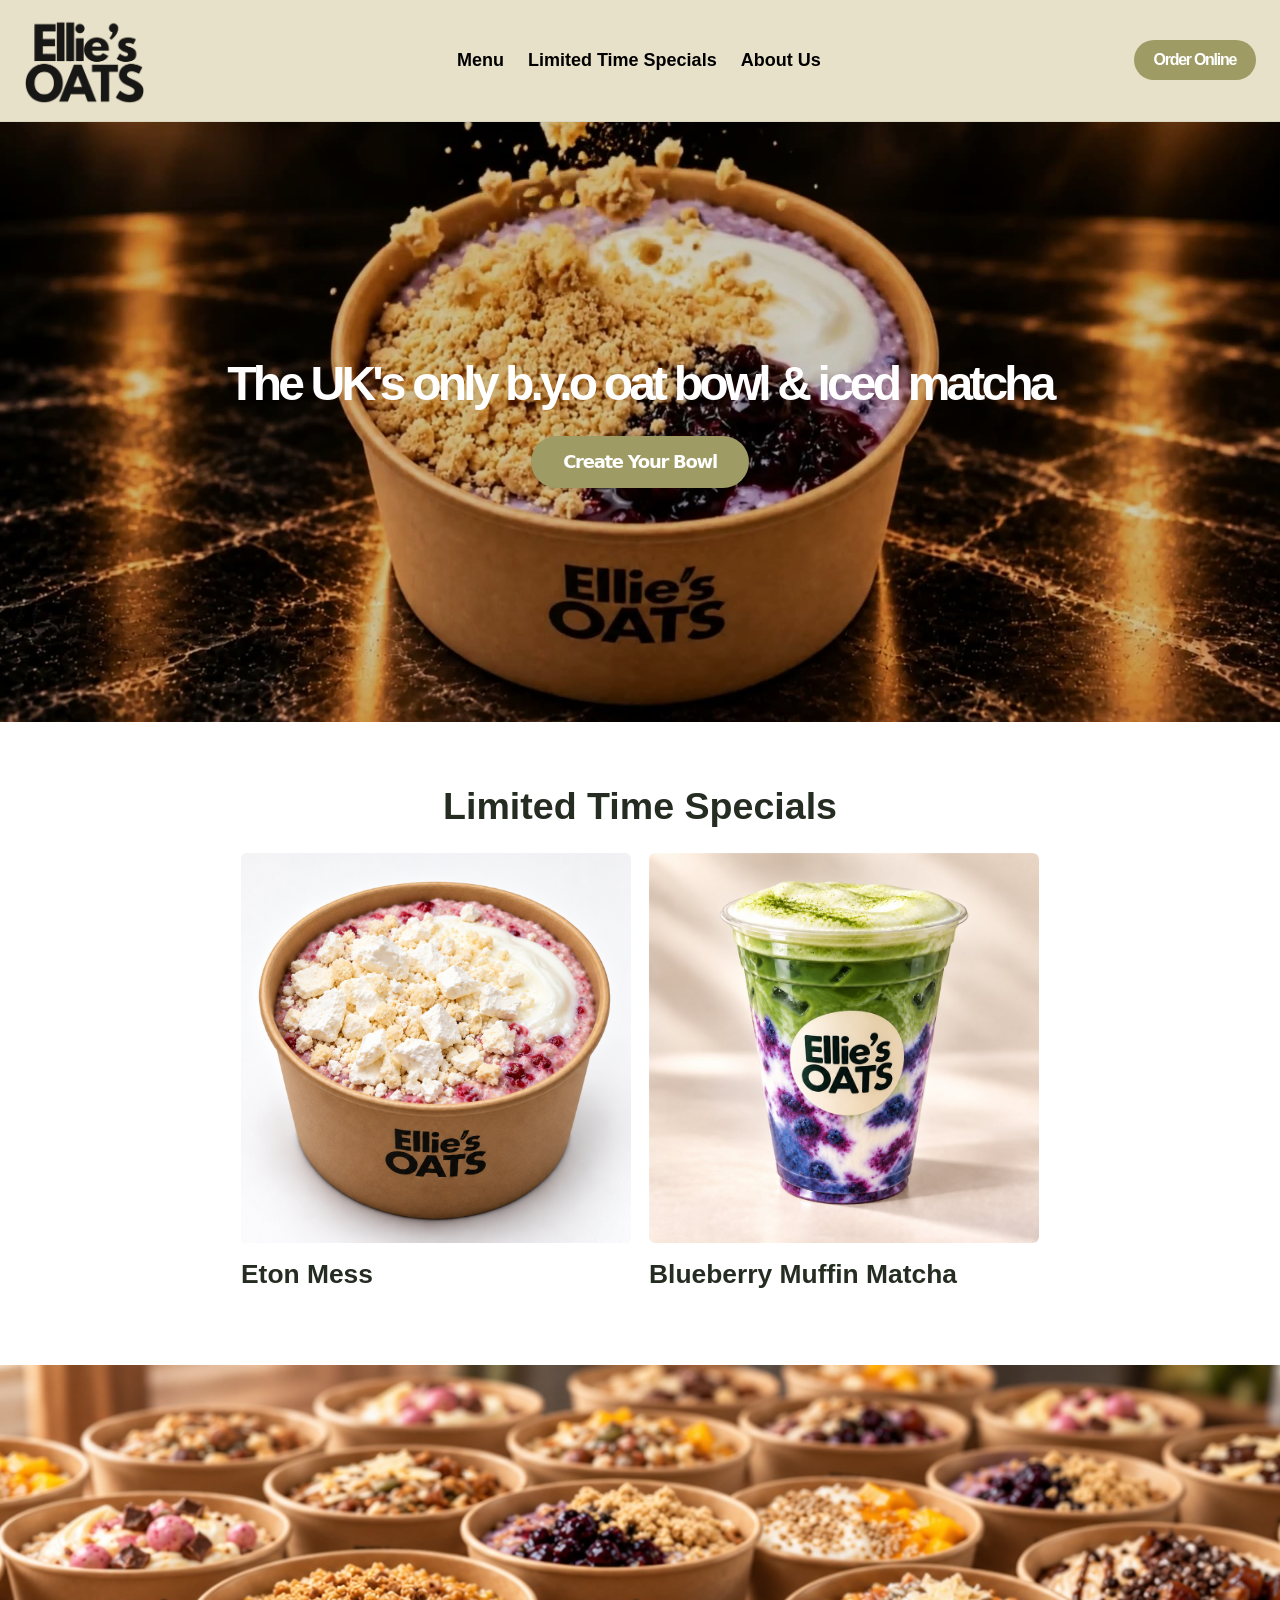
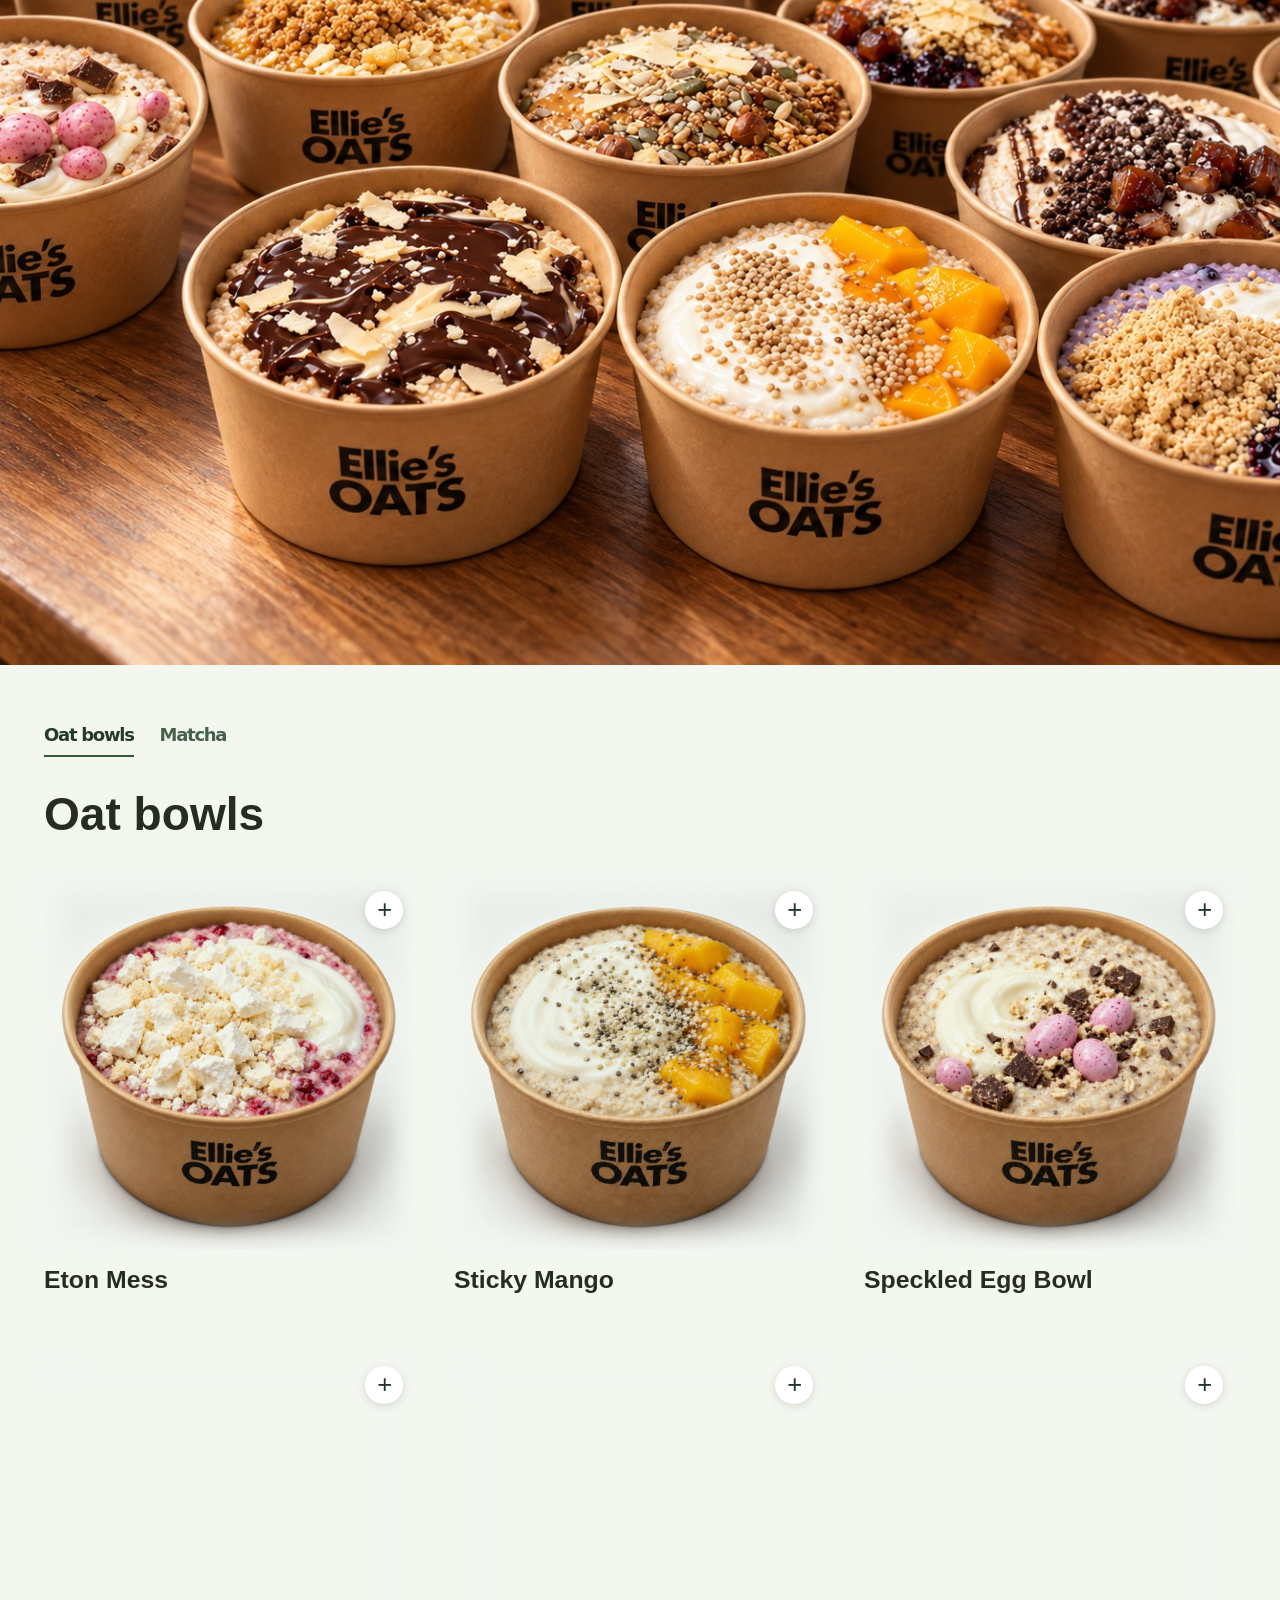
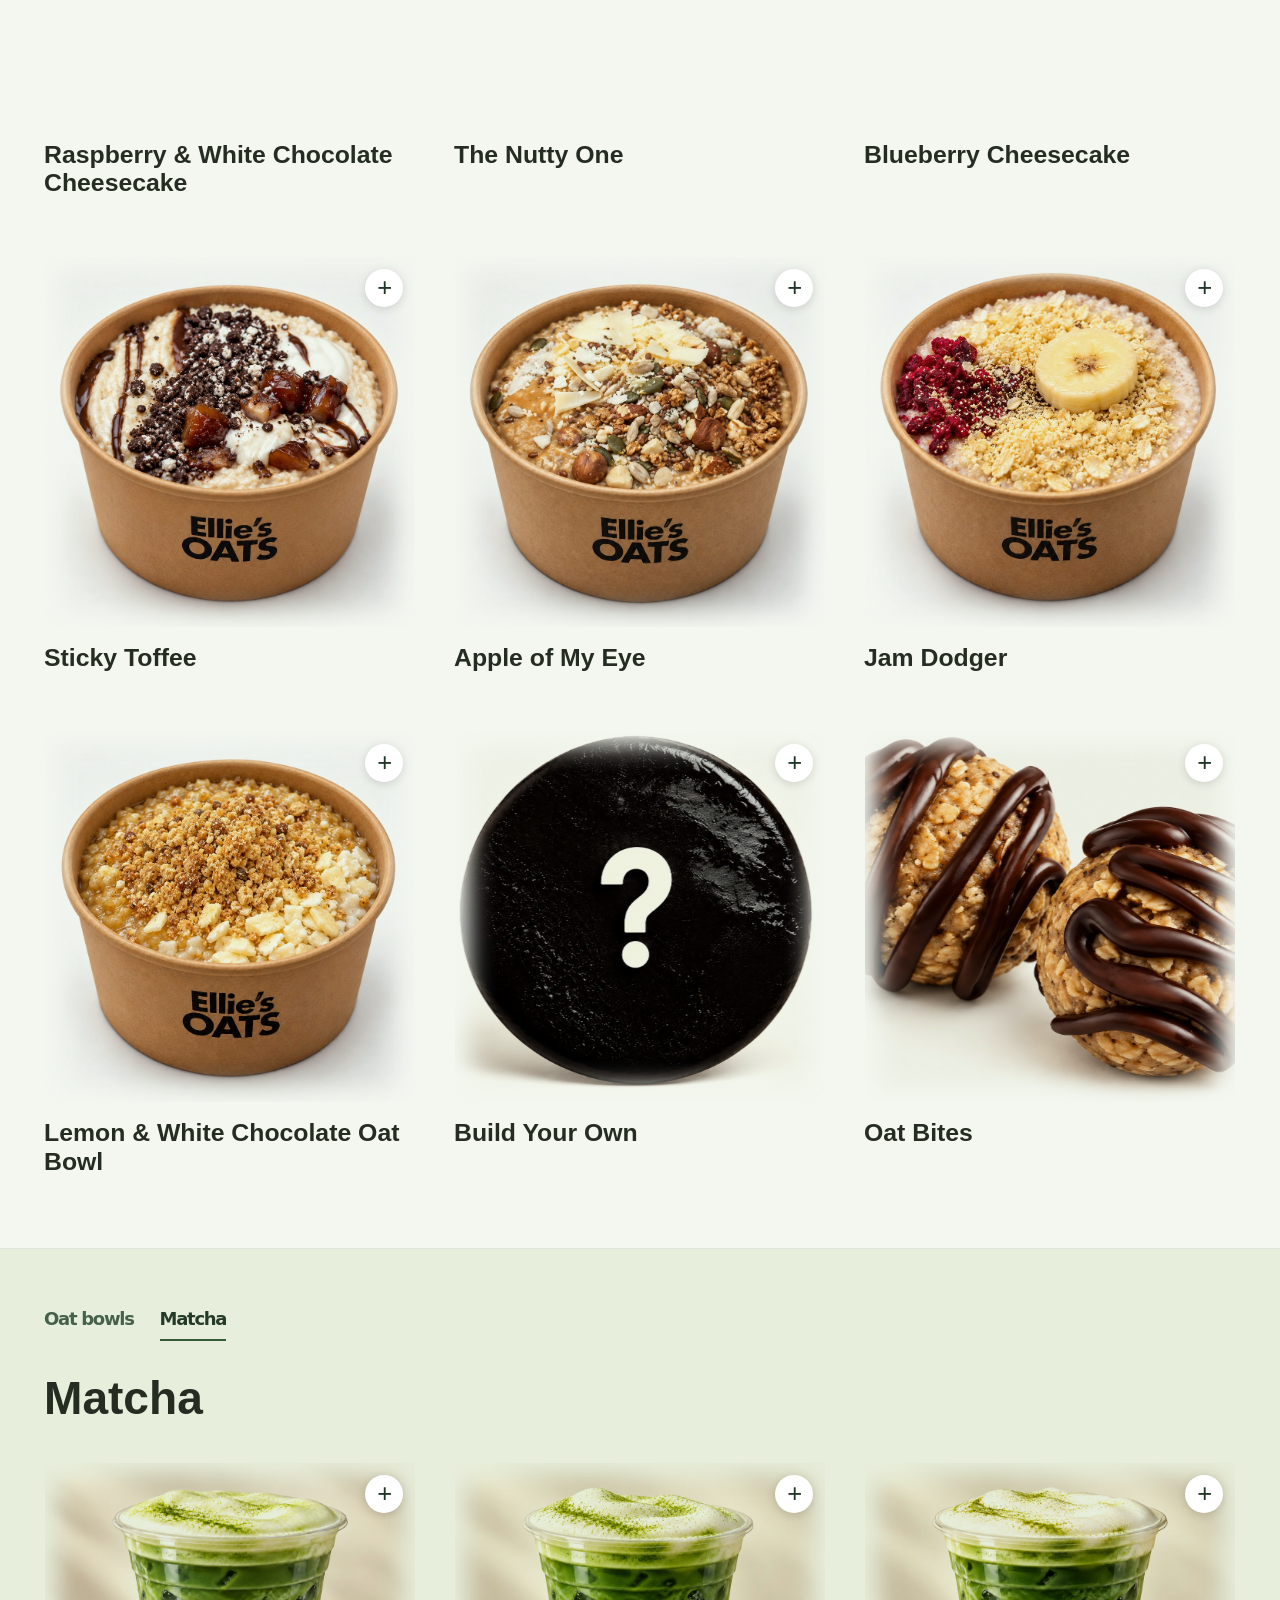
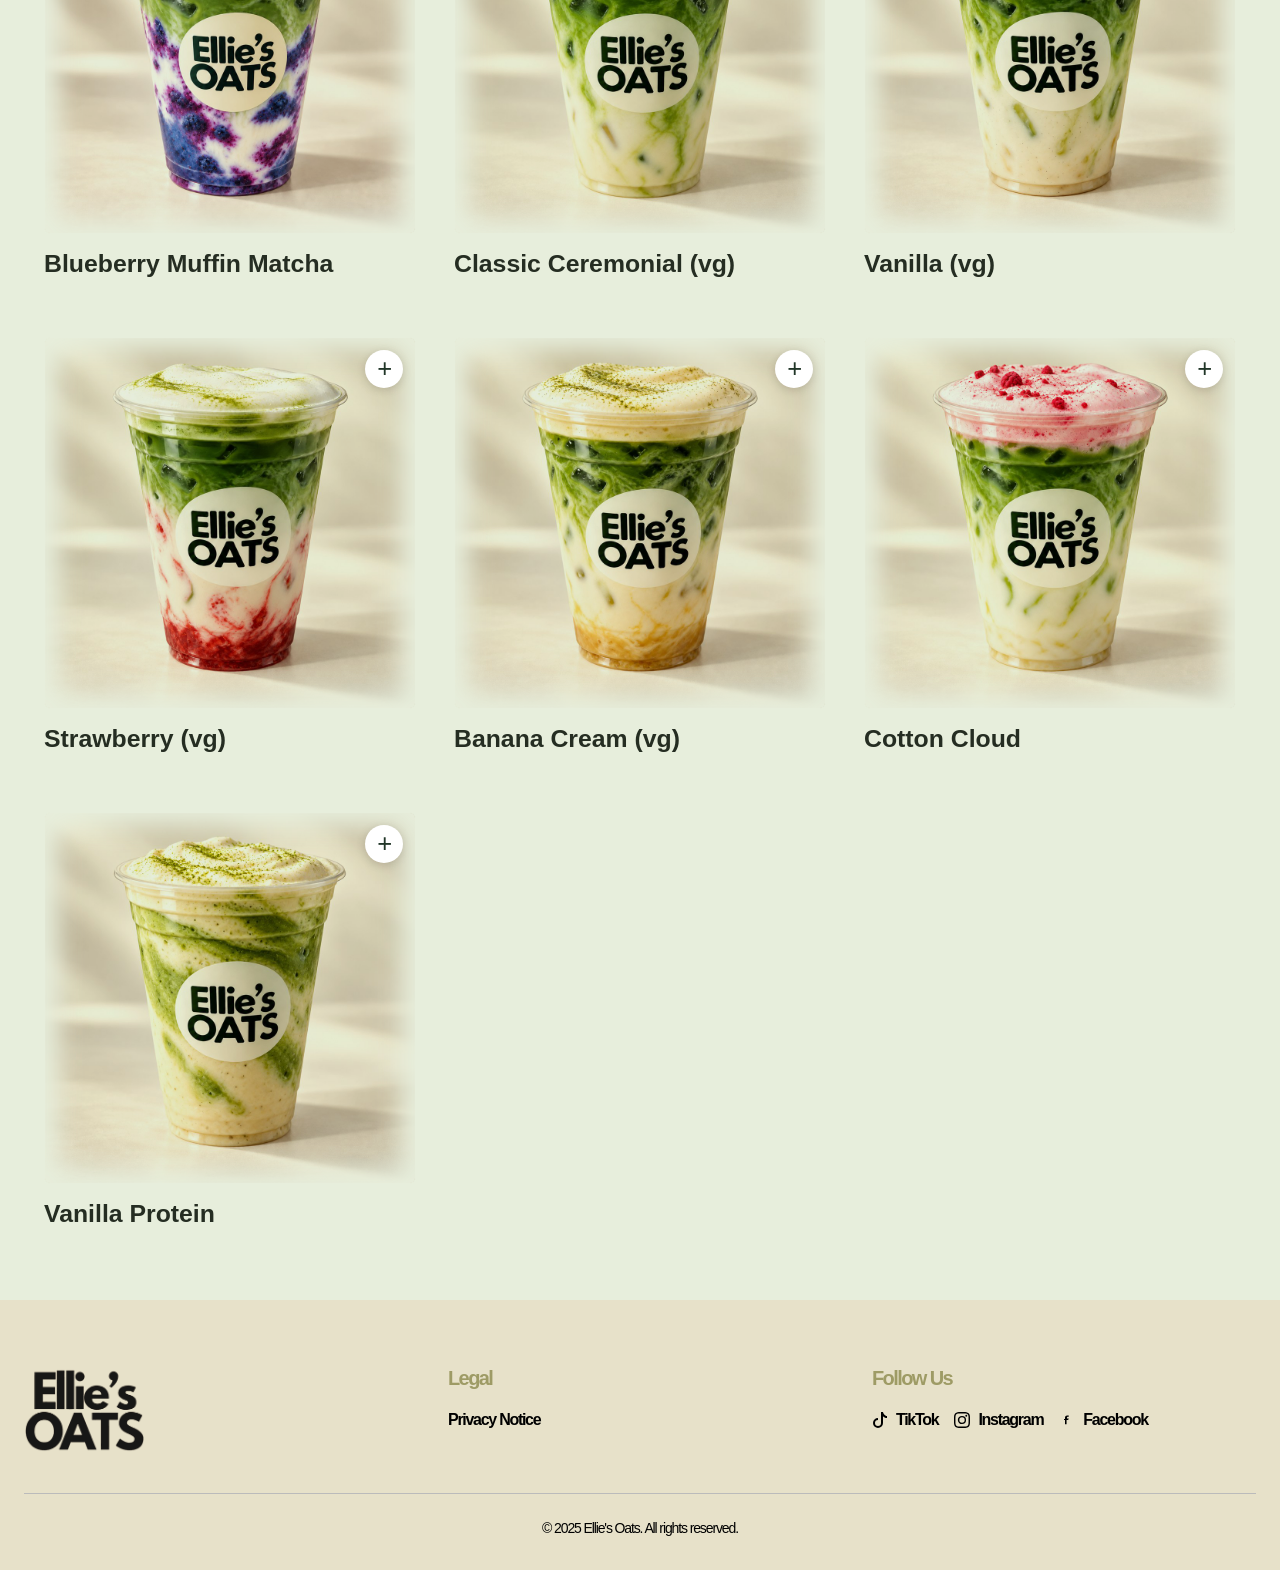
==== commit bc03c04e: "Refine menu item fades and blend photo edges" ====
--- a/index.html
+++ b/index.html
@@ -1,3 +1,3 @@
 <!DOCTYPE html>
 <!-- saved from url=(0029)https://www.elliesoats.co.uk/ -->
-<html lang="en"><head><meta http-equiv="Content-Type" content="text/html; charset=UTF-8"><link rel="preload" href="https://www.elliesoats.co.uk/_next/static/media/797e433ab948586e-s.p.29207c2f.woff2" as="font" crossorigin="" type="font/woff2"><link rel="preload" href="https://www.elliesoats.co.uk/_next/static/media/caa3a2e1cccd8315-s.p.3b6cae6d.woff2" as="font" crossorigin="" type="font/woff2"><link rel="preload" as="image"><link rel="stylesheet" href="./assets/site.css?v=3" data-precedence="next"><link rel="stylesheet" href="./saved-pages/Ellie's Oats Ltd_files/d37c65f9e38ab7b9.css" data-precedence="next"><link rel="stylesheet" href="./saved-pages/Ellie's Oats Ltd_files/3f925ad81a35459d.css" data-precedence="next"><link rel="preload" as="script" fetchpriority="low" href="./saved-pages/Ellie's Oats Ltd_files/11211aaabb2560be.js.download"><link rel="preload" href="./assets/menu/special-eton-mess.png" as="image"><link rel="preload" href="./assets/menu/special-blueberry-muffin-matcha.jpg" as="image"><link rel="preload" href="./saved-pages/Ellie's Oats Ltd_files/hero2.jpg" as="image"><link rel="preload" href="./saved-pages/Ellie's Oats Ltd_files/d37c65f9e38ab7b9.css" as="style"><link rel="preload" href="./saved-pages/Ellie's Oats Ltd_files/3f925ad81a35459d.css" as="style"><meta name="viewport" content="width=device-width, initial-scale=1"><title>Ellie's Oats Ltd</title><meta name="description" content="The UK's only b.y.o oat bowl &amp; iced matcha"><link rel="icon" href="https://www.elliesoats.co.uk/favicon.ico?favicon.ec887f7a.ico" sizes="256x222" type="image/x-icon"><link rel="stylesheet" href="./assets/menu-gallery.css?v=11"><link rel="stylesheet" href="./assets/reveal.css?v=1"></head><body class="geist_a71539c9-module__T19VSG__variable geist_mono_8d43a2aa-module__8Li5zG__variable antialiased"><!--$--><!--/$--><next-route-announcer style="position: absolute;"><template shadowrootmode="open"><div aria-live="assertive" id="__next-route-announcer__" role="alert" style="position: absolute; border: 0px; height: 1px; margin: -1px; padding: 0px; width: 1px; clip: rect(0px, 0px, 0px, 0px); overflow: hidden; white-space: nowrap; overflow-wrap: normal;"></div></template></next-route-announcer><div hidden=""></div><div class="min-h-screen font-sans"><header class="bg-brand-beige backdrop-blur sticky top-0 z-50 border-b border-black/5 py-4"><div class="container mx-auto flex flex-col md:flex-row items-center justify-between px-6 gap-4"><div class="flex justify-center md:justify-start items-center w-full md:w-auto mb-2 md:mb-0"><a class="cursor-pointer" href="index.html"><img alt="OAT &amp; MATCHA Logo" width="120" height="40" decoding="async" data-nimg="1" src="./saved-pages/Ellie's Oats Ltd_files/logo.png" style="color: transparent;"></a></div><nav class="w-full md:w-auto flex justify-center order-2 md:order-none"><ul class="flex gap-6 list-none font-brand"><li><a href="index.html#menu" class="font-medium hover:text-brand-green cursor-pointer">Menu</a></li><li><a class="font-medium hover:text-brand-green" href="about.html">About Us</a></li></ul></nav><div class="w-full md:w-auto flex justify-center md:justify-end order-3 md:order-none"><a href="order.html" class="bg-brand-green text-white px-5 py-2 rounded-full font-semibold hover:bg-brand-green-hover transition">Order Online</a></div></div></header><section class="w-full py-0 relative min-h-[400px] md:min-h-[600px] flex items-center justify-center overflow-hidden"><video class="absolute inset-0 w-full h-full object-cover z-0 hero-video" src="./assets/hero-video.mp4" autoplay="" loop="" muted="" playsinline="" preload="auto" poster="./assets/hero-poster.jpg"></video><div class="hero-overlay"></div><div class="hero-content"><h1 class="text-text-white">The UK's only b.y.o oat bowl &amp; iced matcha</h1><a href="order.html" class="bg-brand-green text-text-white px-8 py-3 rounded-full font-semibold text-lg shadow hover:bg-brand-green-hover transition">Create Your Bowl</a></div></section><section id="limited-time-specials" class="py-24 relative bg-background overflow-hidden"><div class="container mx-auto px-6"><h2 class="mb-12">Limited Time Specials</h2><div class="flex flex-col md:flex-row gap-4 justify-center specials-grid md:flex-nowrap md:overflow-x-auto" style="min-width: 0px;"><div class="special-card"><div class="special-card-image"><img alt="Eton Mess" src="./assets/menu/special-eton-mess.png"></div><div class="special-card-content"><h3 class="special-card-title">Eton Mess</h3></div></div><div class="special-card"><div class="special-card-image"><img alt="Blueberry Muffin Matcha" src="./assets/menu/special-blueberry-muffin-matcha.jpg"></div><div class="special-card-content"><h3 class="special-card-title">Blueberry Muffin Matcha</h3></div></div></div></div></section><div class="oat-bowls-banner" style="width: 100%; height: 100vh; height: 100svh; overflow: hidden;"><img alt="A selection of Ellie's Oats bowls with different toppings" src="./assets/oat-bowls-banner.jpg" loading="lazy" decoding="async" width="1672" height="941" style="display: block; width: 100%; height: 100%; object-fit: cover; object-position: center;"></div><section class="py-24 menu-section" id="menu"><div class="container mx-auto px-6"><h2 class="text-3xl md:text-4xl font-extrabold text-center mb-12 section-title tracking-tighter font-brand-tight">Menu &amp; Nutrition</h2><div class="grid grid-cols-1 md:grid-cols-2 gap-12 menu-grid"><div class="p-8 rounded-2xl bg-background shadow-lg menu-column"><h3 class="text-xl font-bold mb-6 text-brand-green pb-4 border-b border-brand-border font-brand">OAT BOWLS</h3><div class="menu-item py-4 border-b border-dashed last:border-b-0 flex items-center gap-4"><div class="shrink-0"><img alt="Blueberry Cheesecake" loading="lazy" width="72" height="72" decoding="async" data-nimg="1" class="rounded-xl object-cover" src="./saved-pages/Ellie's Oats Ltd_files/blueberry.png" style="color: transparent;"></div><div class="flex-1"><h4 class="text-2xl md:text-3xl font-extrabold mb-1 tracking-tighter text-left w-full font-brand-tight text-text-dark">Blueberry Cheesecake</h4><p class="italic text-base">Blueberry soaked oats. Topped with a cheesecake drizzle, blueberry compote &amp; biscuit crumble</p><p class="mt-1 text-xs text-zinc-500 font-medium tracking-wide">Kcal: 508 &nbsp;·&nbsp; P: 24g &nbsp;·&nbsp; C: 60g &nbsp;·&nbsp; F: 18g</p></div></div><div class="menu-item py-4 border-b border-dashed last:border-b-0 flex items-center gap-4"><div class="shrink-0"><img alt="Sticky Toffee" loading="lazy" width="72" height="72" decoding="async" data-nimg="1" class="rounded-xl object-cover" src="./saved-pages/Ellie's Oats Ltd_files/sticky-toffee.png" style="color: transparent;"></div><div class="flex-1"><h4 class="text-2xl md:text-3xl font-extrabold mb-1 tracking-tighter text-left w-full font-brand-tight text-text-dark">Sticky Toffee</h4><p class="italic text-base">Date soaked oats, made with oat milk &amp; Greek yoghurt. Topped with banana, cacao nibs, greek yoghurt &amp; chopped dates.</p><p class="mt-1 text-xs text-zinc-500 font-medium tracking-wide">Kcal: 464 &nbsp;·&nbsp; P: 17g &nbsp;·&nbsp; C: 76g &nbsp;·&nbsp; F: 7g</p></div></div><div class="menu-item py-4 border-b border-dashed last:border-b-0 flex items-center gap-4"><div class="shrink-0"><img alt="Apple of My Eye" loading="lazy" width="72" height="72" decoding="async" data-nimg="1" class="rounded-xl object-cover" src="./saved-pages/Ellie's Oats Ltd_files/apple-of-my-eye.png" style="color: transparent;"></div><div class="flex-1"><h4 class="text-2xl md:text-3xl font-extrabold mb-1 tracking-tighter text-left w-full font-brand-tight text-text-dark">Apple of My Eye</h4><p class="italic text-base">Apple &amp; cinnamon soaked oats made with oat milk &amp; Greek yoghurt. Topped with sliced apple, peanut butter, homemade granola &amp; mixed seeds.</p><p class="mt-1 text-xs text-zinc-500 font-medium tracking-wide">Kcal: 550 &nbsp;·&nbsp; P: 23g &nbsp;·&nbsp; C: 67g &nbsp;·&nbsp; F: 20g</p></div></div><div class="menu-item py-4 border-b border-dashed last:border-b-0 flex items-center gap-4"><div class="shrink-0"><img alt="Jam Dodger" loading="lazy" width="72" height="72" decoding="async" data-nimg="1" class="rounded-xl object-cover" src="./saved-pages/Ellie's Oats Ltd_files/jam-dodger.png" style="color: transparent;"></div><div class="flex-1"><h4 class="text-2xl md:text-3xl font-extrabold mb-1 tracking-tighter text-left w-full font-brand-tight text-text-dark">Jam Dodger</h4><p class="italic text-base">Raspberry-soaked oats. Topped with raspberry jam, shortbread crumble and a min jam dodger biscuit</p><p class="mt-1 text-xs text-zinc-500 font-medium tracking-wide">Kcal: 548 &nbsp;·&nbsp; P: 17g &nbsp;·&nbsp; C: 81g &nbsp;·&nbsp; F: 15g</p></div></div><div class="menu-item py-4 border-b border-dashed last:border-b-0 flex items-center gap-4"><div class="shrink-0"><img alt="Lemon &amp; White Chocolate Oat Bowl" loading="lazy" width="72" height="72" decoding="async" data-nimg="1" class="rounded-xl object-cover" src="./saved-pages/Ellie's Oats Ltd_files/monthly-special-june.png" style="color: transparent;"></div><div class="flex-1"><h4 class="text-2xl md:text-3xl font-extrabold mb-1 tracking-tighter text-left w-full font-brand-tight text-text-dark">Lemon &amp; White Chocolate Oat Bowl</h4><p class="italic text-base">Lemon &amp; white chocolate soaked oats mixed with chia seeds. Topped with protein yoghurt, white chocolate drops, crumbled biscuit &amp; lemon drizzle.</p><p class="mt-1 text-xs text-zinc-500 font-medium tracking-wide">Kcal: 524 &nbsp;·&nbsp; P: 27g &nbsp;·&nbsp; C: 57g &nbsp;·&nbsp; F: 19g</p></div></div><div class="menu-item py-4 border-b border-dashed last:border-b-0 flex items-center gap-4"><div class="shrink-0"><img alt="The Nutty One" loading="lazy" width="72" height="72" decoding="async" data-nimg="1" class="rounded-xl object-cover" src="./saved-pages/Ellie's Oats Ltd_files/monthly-special-september.png" style="color: transparent;"></div><div class="flex-1"><h4 class="text-2xl md:text-3xl font-extrabold mb-1 tracking-tighter text-left w-full font-brand-tight text-text-dark">The Nutty One</h4><p class="italic text-base">Peanut flavoured oats soaked in oat milk, Greek yoghurt &amp; chia seeds. Topped with a yoghurt layer, crushed peanuts and a dark chocolate roof.</p><p class="mt-1 text-xs text-zinc-500 font-medium tracking-wide">Kcal: 487 &nbsp;·&nbsp; P: 27g &nbsp;·&nbsp; C: 46g &nbsp;·&nbsp; F: 17g</p></div></div><div class="menu-item py-4 border-b border-dashed last:border-b-0 flex items-center gap-4"><div class="shrink-0"><img alt="Eton Mess" loading="lazy" width="72" height="72" decoding="async" data-nimg="1" class="rounded-xl object-cover" src="./saved-pages/Ellie's Oats Ltd_files/monthly-special-october(1).png" style="color: transparent;"></div><div class="flex-1"><h4 class="text-2xl md:text-3xl font-extrabold mb-1 tracking-tighter text-left w-full font-brand-tight text-text-dark">Eton Mess</h4><p class="italic text-base">Oats soaked in low-fat Greek yoghurt, strawberries, white chocolate flavouring &amp; low-fat soft cheese. Topped with a meringue crumble.</p><p class="mt-1 text-xs text-zinc-500 font-medium tracking-wide">Kcal: 450 &nbsp;·&nbsp; P: 23g &nbsp;·&nbsp; C: 54g &nbsp;·&nbsp; F: 15g</p></div></div><div class="menu-item py-4 border-b border-dashed last:border-b-0 flex items-center gap-4"><div class="shrink-0"><img alt="Sticky Mango" loading="lazy" width="72" height="72" decoding="async" data-nimg="1" class="rounded-xl object-cover" src="./saved-pages/Ellie's Oats Ltd_files/sticky-mango.png" style="color: transparent;"></div><div class="flex-1"><h4 class="text-2xl md:text-3xl font-extrabold mb-1 tracking-tighter text-left w-full font-brand-tight text-text-dark">Sticky Mango</h4><p class="italic text-base">Mango &amp; coconut soaked oats mixed with chia seeds. Topped with coconut yoghurt, mango pieces &amp; sesame seeds.</p><p class="mt-1 text-xs text-zinc-500 font-medium tracking-wide">Kcal: 476 &nbsp;·&nbsp; P: 24g &nbsp;·&nbsp; C: 58g &nbsp;·&nbsp; F: 15g</p></div></div><div class="menu-item py-4 border-b border-dashed last:border-b-0 flex items-center gap-4"><div class="shrink-0"><img alt="Speckled Egg Bowl" loading="lazy" width="72" height="72" decoding="async" data-nimg="1" class="rounded-xl object-cover" src="./saved-pages/Ellie's Oats Ltd_files/exclusive-june.png" style="color: transparent;"></div><div class="flex-1"><h4 class="text-2xl md:text-3xl font-extrabold mb-1 tracking-tighter text-left w-full font-brand-tight text-text-dark">Speckled Egg Bowl</h4><p class="italic text-base">White chocolate flavoured oats soaked in Greek yoghurt, oat milk &amp; crushed speckled eggs. Topped with a white chocolate protein layer and a sprinkle of speckled eggs.</p><p class="mt-1 text-xs text-zinc-500 font-medium tracking-wide">Kcal: 563 &nbsp;·&nbsp; P: 27g &nbsp;·&nbsp; C: 67g &nbsp;·&nbsp; F: 20g</p></div></div><div class="menu-item py-4 border-b border-dashed last:border-b-0 flex items-center gap-4"><div class="shrink-0"><img alt="Raspberry &amp; White Chocolate Cheesecake" loading="lazy" width="72" height="72" decoding="async" data-nimg="1" class="rounded-xl object-cover" src="./saved-pages/Ellie's Oats Ltd_files/exclusive-april.png" style="color: transparent;"></div><div class="flex-1"><h4 class="text-2xl md:text-3xl font-extrabold mb-1 tracking-tighter text-left w-full font-brand-tight text-text-dark">Raspberry &amp; White Chocolate Cheesecake</h4><p class="italic text-base">Fuelling your day with 24g of protein - oats soaked in Greek yoghurt, raspberries, white chocolate flavouring &amp; low-fat soft cheese. Topped with a biscuit crumble.</p><p class="mt-1 text-xs text-zinc-500 font-medium tracking-wide">Kcal: 501 &nbsp;·&nbsp; P: 24g &nbsp;·&nbsp; C: 57g &nbsp;·&nbsp; F: 18g</p></div></div><div class="menu-item py-4 border-b border-dashed last:border-b-0 flex items-center gap-4"><div class="shrink-0"><img alt="Build Your Own" loading="lazy" width="72" height="72" decoding="async" data-nimg="1" class="rounded-xl object-cover" src="./saved-pages/Ellie's Oats Ltd_files/byob.png" style="color: transparent;"></div><div class="flex-1"><h4 class="text-2xl md:text-3xl font-extrabold mb-1 tracking-tighter text-left w-full font-brand-tight text-text-dark">Build Your Own</h4><p class="italic text-base">Create your perfect bowl! Choose your base and pick 4 toppings. Extra toppings available for £1 each.</p><p class="mt-1 text-xs text-zinc-500 font-medium tracking-wide">Kcal: 309 &nbsp;·&nbsp; P: 17g &nbsp;·&nbsp; C: 44g &nbsp;·&nbsp; F: 6g</p></div></div><div class="menu-item py-4 border-b border-dashed last:border-b-0 flex items-center gap-4"><div class="shrink-0"><img alt="Oat Bites" loading="lazy" width="72" height="72" decoding="async" data-nimg="1" class="rounded-xl object-cover" src="./saved-pages/Ellie's Oats Ltd_files/oat-bites.png" style="color: transparent;"></div><div class="flex-1"><h4 class="text-2xl md:text-3xl font-extrabold mb-1 tracking-tighter text-left w-full font-brand-tight text-text-dark">Oat Bites</h4><p class="italic text-base">Oats mixed with peanut butter, chia seeds, dates and honey. Topped with dark chocolate.</p><p class="mt-1 text-xs text-zinc-500 font-medium tracking-wide">Kcal: 223 &nbsp;·&nbsp; P: 16g &nbsp;·&nbsp; C: 19g &nbsp;·&nbsp; F: 8g</p></div></div></div><div class="p-8 rounded-2xl bg-background shadow-lg menu-column"><h3 class="text-xl font-bold mb-6 text-brand-green pb-4 border-b border-brand-border font-brand">MATCHA MENU</h3><div class="menu-item py-4 border-b border-dashed last:border-b-0 flex items-center gap-4"><div class="flex-1"><h4 class="text-2xl md:text-3xl font-extrabold mb-1 tracking-tighter text-left w-full font-brand-tight text-text-dark">Blueberry Muffin Matcha</h4><p class="italic text-base">Blueberry &amp; vanilla base, topped with ceremonial matcha.</p></div></div><div class="menu-item py-4 border-b border-dashed last:border-b-0 flex items-center gap-4"><div class="flex-1"><h4 class="text-2xl md:text-3xl font-extrabold mb-1 tracking-tighter text-left w-full font-brand-tight text-text-dark">Classic Ceremonial (vg)</h4><p class="italic text-base"></p></div></div><div class="menu-item py-4 border-b border-dashed last:border-b-0 flex items-center gap-4"><div class="flex-1"><h4 class="text-2xl md:text-3xl font-extrabold mb-1 tracking-tighter text-left w-full font-brand-tight text-text-dark">Vanilla (vg)</h4><p class="italic text-base"></p></div></div><div class="menu-item py-4 border-b border-dashed last:border-b-0 flex items-center gap-4"><div class="flex-1"><h4 class="text-2xl md:text-3xl font-extrabold mb-1 tracking-tighter text-left w-full font-brand-tight text-text-dark">Strawberry (vg)</h4><p class="italic text-base"></p></div></div><div class="menu-item py-4 border-b border-dashed last:border-b-0 flex items-center gap-4"><div class="flex-1"><h4 class="text-2xl md:text-3xl font-extrabold mb-1 tracking-tighter text-left w-full font-brand-tight text-text-dark">Banana Cream (vg)</h4><p class="italic text-base">Banana matcha, banana cold foam</p></div></div><div class="menu-item py-4 border-b border-dashed last:border-b-0 flex items-center gap-4"><div class="flex-1"><h4 class="text-2xl md:text-3xl font-extrabold mb-1 tracking-tighter text-left w-full font-brand-tight text-text-dark">Cotton Cloud</h4><p class="italic text-base">White chocolate matcha, raspberry cold foam</p></div></div><div class="menu-item py-4 border-b border-dashed last:border-b-0 flex items-center gap-4"><div class="flex-1"><h4 class="text-2xl md:text-3xl font-extrabold mb-1 tracking-tighter text-left w-full font-brand-tight text-text-dark">Vanilla Protein</h4><p class="italic text-base">Vegan protein shake with a serving of matcha</p></div></div></div></div></div></section><footer class="bg-brand-footer text-black pt-16 pb-8"><div class="container mx-auto px-6"><div class="grid grid-cols-1 md:grid-cols-3 gap-10 footer-content mb-10"><div class="footer-section flex flex-col items-start"><img alt="OAT &amp; MATCHA Logo" width="120" height="40" decoding="async" data-nimg="1" src="./saved-pages/Ellie's Oats Ltd_files/logo.png" style="color: transparent;"></div><div class="footer-section flex flex-col items-start"><h3 class="mb-4 text-xl font-bold font-brand" style="color: var(--brand-green);">Legal</h3><a href="privacy.html" class="text-black hover:text-brand-green transition font-semibold font-brand">Privacy Notice</a></div><div class="footer-section flex flex-col items-start"><h3 class="mb-4 text-xl font-bold font-brand" style="color: var(--brand-green);">Follow Us</h3><div class="flex gap-4 font-brand"><a href="https://www.tiktok.com/@ellies.oats" target="_blank" rel="noopener noreferrer" class="flex items-center gap-2 text-black hover:text-brand-green transition font-semibold"><svg xmlns="http://www.w3.org/2000/svg" width="16" height="16" fill="currentColor" class="bi bi-tiktok" viewBox="0 0 16 16"><path d="M9 0h1.98c.144.715.54 1.617 1.235 2.512C12.895 3.389 13.797 4 15 4v2c-1.753 0-3.07-.814-4-1.829V11a5 5 0 1 1-5-5v2a3 3 0 1 0 3 3z"></path></svg>TikTok</a><a href="https://www.instagram.com/ellies.oats" target="_blank" rel="noopener noreferrer" class="flex items-center gap-2 text-black hover:text-brand-green transition font-semibold"><svg xmlns="http://www.w3.org/2000/svg" width="16" height="16" fill="currentColor" class="bi bi-instagram" viewBox="0 0 16 16"><path d="M8 0C5.829 0 5.556.01 4.703.048 3.85.088 3.269.222 2.76.42a3.9 3.9 0 0 0-1.417.923A3.9 3.9 0 0 0 .42 2.76C.222 3.268.087 3.85.048 4.7.01 5.555 0 5.827 0 8.001c0 2.172.01 2.444.048 3.297.04.852.174 1.433.372 1.942.205.526.478.972.923 1.417.444.445.89.719 1.416.923.51.198 1.09.333 1.942.372C5.555 15.99 5.827 16 8 16s2.444-.01 3.298-.048c.851-.04 1.434-.174 1.943-.372a3.9 3.9 0 0 0 1.416-.923c.445-.445.718-.891.923-1.417.197-.509.332-1.09.372-1.942C15.99 10.445 16 10.173 16 8s-.01-2.445-.048-3.299c-.04-.851-.175-1.433-.372-1.941a3.9 3.9 0 0 0-.923-1.417A3.9 3.9 0 0 0 13.24.42c-.51-.198-1.092-.333-1.943-.372C10.443.01 10.172 0 7.998 0zm-.717 1.442h.718c2.136 0 2.389.007 3.232.046.78.035 1.204.166 1.486.275.373.145.64.319.92.599s.453.546.598.92c.11.281.24.705.275 1.485.039.843.047 1.096.047 3.231s-.008 2.389-.047 3.232c-.035.78-.166 1.203-.275 1.485a2.5 2.5 0 0 1-.599.919c-.28.28-.546.453-.92.598-.28.11-.704.24-1.485.276-.843.038-1.096.047-3.232.047s-2.39-.009-3.233-.047c-.78-.036-1.203-.166-1.485-.276a2.5 2.5 0 0 1-.92-.598 2.5 2.5 0 0 1-.6-.92c-.109-.281-.24-.705-.275-1.485-.038-.843-.046-1.096-.046-3.233s.008-2.388.046-3.231c.036-.78.166-1.204.276-1.486.145-.373.319-.64.599-.92s.546-.453.92-.598c.282-.11.705-.24 1.485-.276.738-.034 1.024-.044 2.515-.045zm4.988 1.328a.96.96 0 1 0 0 1.92.96.96 0 0 0 0-1.92m-4.27 1.122a4.109 4.109 0 1 0 0 8.217 4.109 4.109 0 0 0 0-8.217m0 1.441a2.667 2.667 0 1 1 0 5.334 2.667 2.667 0 0 1 0-5.334"></path></svg>Instagram</a><a href="https://m.facebook.com/profile.php?id=61577992477386" target="_blank" rel="noopener noreferrer" class="flex items-center gap-2 text-black hover:text-brand-green transition font-semibold"><svg xmlns="http://www.w3.org/2000/svg" width="16" height="16" fill="currentColor" class="bi bi-facebook" viewBox="0 0 16 16"><path d="M8.94 8.116H7.56v4.156H6V8.116H5V6.88h1v-1.06c0-.888.456-2.32 2.26-2.32h1.46v1.236h-1c-.298 0-.714.146-.714.774v.87h1.715l-.224 1.236z"></path></svg>Facebook</a></div></div></div><div class="border-t border-brand-border-light pt-6 text-center text-black text-sm copyright font-brand">© 2025 Ellie's Oats. All rights reserved.</div></div></footer></div><script src="./assets/menu-gallery.js?v=3" defer></script><script src="./assets/specials-gallery.js?v=2" defer></script><script src="./assets/reveal.js?v=1" defer></script></body></html>
+<html lang="en"><head><meta http-equiv="Content-Type" content="text/html; charset=UTF-8"><link rel="preload" href="https://www.elliesoats.co.uk/_next/static/media/797e433ab948586e-s.p.29207c2f.woff2" as="font" crossorigin="" type="font/woff2"><link rel="preload" href="https://www.elliesoats.co.uk/_next/static/media/caa3a2e1cccd8315-s.p.3b6cae6d.woff2" as="font" crossorigin="" type="font/woff2"><link rel="preload" as="image"><link rel="stylesheet" href="./assets/site.css?v=3" data-precedence="next"><link rel="stylesheet" href="./saved-pages/Ellie's Oats Ltd_files/d37c65f9e38ab7b9.css" data-precedence="next"><link rel="stylesheet" href="./saved-pages/Ellie's Oats Ltd_files/3f925ad81a35459d.css" data-precedence="next"><link rel="preload" as="script" fetchpriority="low" href="./saved-pages/Ellie's Oats Ltd_files/11211aaabb2560be.js.download"><link rel="preload" href="./assets/menu/special-eton-mess.png" as="image"><link rel="preload" href="./assets/menu/special-blueberry-muffin-matcha.jpg" as="image"><link rel="preload" href="./saved-pages/Ellie's Oats Ltd_files/hero2.jpg" as="image"><link rel="preload" href="./saved-pages/Ellie's Oats Ltd_files/d37c65f9e38ab7b9.css" as="style"><link rel="preload" href="./saved-pages/Ellie's Oats Ltd_files/3f925ad81a35459d.css" as="style"><meta name="viewport" content="width=device-width, initial-scale=1"><title>Ellie's Oats Ltd</title><meta name="description" content="The UK's only b.y.o oat bowl &amp; iced matcha"><link rel="icon" href="https://www.elliesoats.co.uk/favicon.ico?favicon.ec887f7a.ico" sizes="256x222" type="image/x-icon"><link rel="stylesheet" href="./assets/menu-gallery.css?v=12"><link rel="stylesheet" href="./assets/reveal.css?v=2"></head><body class="geist_a71539c9-module__T19VSG__variable geist_mono_8d43a2aa-module__8Li5zG__variable antialiased"><!--$--><!--/$--><next-route-announcer style="position: absolute;"><template shadowrootmode="open"><div aria-live="assertive" id="__next-route-announcer__" role="alert" style="position: absolute; border: 0px; height: 1px; margin: -1px; padding: 0px; width: 1px; clip: rect(0px, 0px, 0px, 0px); overflow: hidden; white-space: nowrap; overflow-wrap: normal;"></div></template></next-route-announcer><div hidden=""></div><div class="min-h-screen font-sans"><header class="bg-brand-beige backdrop-blur sticky top-0 z-50 border-b border-black/5 py-4"><div class="container mx-auto flex flex-col md:flex-row items-center justify-between px-6 gap-4"><div class="flex justify-center md:justify-start items-center w-full md:w-auto mb-2 md:mb-0"><a class="cursor-pointer" href="index.html"><img alt="OAT &amp; MATCHA Logo" width="120" height="40" decoding="async" data-nimg="1" src="./saved-pages/Ellie's Oats Ltd_files/logo.png" style="color: transparent;"></a></div><nav class="w-full md:w-auto flex justify-center order-2 md:order-none"><ul class="flex gap-6 list-none font-brand"><li><a href="index.html#menu" class="font-medium hover:text-brand-green cursor-pointer">Menu</a></li><li><a class="font-medium hover:text-brand-green" href="about.html">About Us</a></li></ul></nav><div class="w-full md:w-auto flex justify-center md:justify-end order-3 md:order-none"><a href="order.html" class="bg-brand-green text-white px-5 py-2 rounded-full font-semibold hover:bg-brand-green-hover transition">Order Online</a></div></div></header><section class="w-full py-0 relative min-h-[400px] md:min-h-[600px] flex items-center justify-center overflow-hidden"><video class="absolute inset-0 w-full h-full object-cover z-0 hero-video" src="./assets/hero-video.mp4" autoplay="" loop="" muted="" playsinline="" preload="auto" poster="./assets/hero-poster.jpg"></video><div class="hero-overlay"></div><div class="hero-content"><h1 class="text-text-white">The UK's only b.y.o oat bowl &amp; iced matcha</h1><a href="order.html" class="bg-brand-green text-text-white px-8 py-3 rounded-full font-semibold text-lg shadow hover:bg-brand-green-hover transition">Create Your Bowl</a></div></section><section id="limited-time-specials" class="py-24 relative bg-background overflow-hidden"><div class="container mx-auto px-6"><h2 class="mb-12">Limited Time Specials</h2><div class="flex flex-col md:flex-row gap-4 justify-center specials-grid md:flex-nowrap md:overflow-x-auto" style="min-width: 0px;"><div class="special-card"><div class="special-card-image"><img alt="Eton Mess" src="./assets/menu/special-eton-mess.png"></div><div class="special-card-content"><h3 class="special-card-title">Eton Mess</h3></div></div><div class="special-card"><div class="special-card-image"><img alt="Blueberry Muffin Matcha" src="./assets/menu/special-blueberry-muffin-matcha.jpg"></div><div class="special-card-content"><h3 class="special-card-title">Blueberry Muffin Matcha</h3></div></div></div></div></section><div class="oat-bowls-banner" style="width: 100%; height: 100vh; height: 100svh; overflow: hidden;"><img alt="A selection of Ellie's Oats bowls with different toppings" src="./assets/oat-bowls-banner.jpg" loading="lazy" decoding="async" width="1672" height="941" style="display: block; width: 100%; height: 100%; object-fit: cover; object-position: center;"></div><section class="py-24 menu-section" id="menu"><div class="container mx-auto px-6"><h2 class="text-3xl md:text-4xl font-extrabold text-center mb-12 section-title tracking-tighter font-brand-tight">Menu &amp; Nutrition</h2><div class="grid grid-cols-1 md:grid-cols-2 gap-12 menu-grid"><div class="p-8 rounded-2xl bg-background shadow-lg menu-column"><h3 class="text-xl font-bold mb-6 text-brand-green pb-4 border-b border-brand-border font-brand">OAT BOWLS</h3><div class="menu-item py-4 border-b border-dashed last:border-b-0 flex items-center gap-4"><div class="shrink-0"><img alt="Blueberry Cheesecake" loading="lazy" width="72" height="72" decoding="async" data-nimg="1" class="rounded-xl object-cover" src="./saved-pages/Ellie's Oats Ltd_files/blueberry.png" style="color: transparent;"></div><div class="flex-1"><h4 class="text-2xl md:text-3xl font-extrabold mb-1 tracking-tighter text-left w-full font-brand-tight text-text-dark">Blueberry Cheesecake</h4><p class="italic text-base">Blueberry soaked oats. Topped with a cheesecake drizzle, blueberry compote &amp; biscuit crumble</p><p class="mt-1 text-xs text-zinc-500 font-medium tracking-wide">Kcal: 508 &nbsp;·&nbsp; P: 24g &nbsp;·&nbsp; C: 60g &nbsp;·&nbsp; F: 18g</p></div></div><div class="menu-item py-4 border-b border-dashed last:border-b-0 flex items-center gap-4"><div class="shrink-0"><img alt="Sticky Toffee" loading="lazy" width="72" height="72" decoding="async" data-nimg="1" class="rounded-xl object-cover" src="./saved-pages/Ellie's Oats Ltd_files/sticky-toffee.png" style="color: transparent;"></div><div class="flex-1"><h4 class="text-2xl md:text-3xl font-extrabold mb-1 tracking-tighter text-left w-full font-brand-tight text-text-dark">Sticky Toffee</h4><p class="italic text-base">Date soaked oats, made with oat milk &amp; Greek yoghurt. Topped with banana, cacao nibs, greek yoghurt &amp; chopped dates.</p><p class="mt-1 text-xs text-zinc-500 font-medium tracking-wide">Kcal: 464 &nbsp;·&nbsp; P: 17g &nbsp;·&nbsp; C: 76g &nbsp;·&nbsp; F: 7g</p></div></div><div class="menu-item py-4 border-b border-dashed last:border-b-0 flex items-center gap-4"><div class="shrink-0"><img alt="Apple of My Eye" loading="lazy" width="72" height="72" decoding="async" data-nimg="1" class="rounded-xl object-cover" src="./saved-pages/Ellie's Oats Ltd_files/apple-of-my-eye.png" style="color: transparent;"></div><div class="flex-1"><h4 class="text-2xl md:text-3xl font-extrabold mb-1 tracking-tighter text-left w-full font-brand-tight text-text-dark">Apple of My Eye</h4><p class="italic text-base">Apple &amp; cinnamon soaked oats made with oat milk &amp; Greek yoghurt. Topped with sliced apple, peanut butter, homemade granola &amp; mixed seeds.</p><p class="mt-1 text-xs text-zinc-500 font-medium tracking-wide">Kcal: 550 &nbsp;·&nbsp; P: 23g &nbsp;·&nbsp; C: 67g &nbsp;·&nbsp; F: 20g</p></div></div><div class="menu-item py-4 border-b border-dashed last:border-b-0 flex items-center gap-4"><div class="shrink-0"><img alt="Jam Dodger" loading="lazy" width="72" height="72" decoding="async" data-nimg="1" class="rounded-xl object-cover" src="./saved-pages/Ellie's Oats Ltd_files/jam-dodger.png" style="color: transparent;"></div><div class="flex-1"><h4 class="text-2xl md:text-3xl font-extrabold mb-1 tracking-tighter text-left w-full font-brand-tight text-text-dark">Jam Dodger</h4><p class="italic text-base">Raspberry-soaked oats. Topped with raspberry jam, shortbread crumble and a min jam dodger biscuit</p><p class="mt-1 text-xs text-zinc-500 font-medium tracking-wide">Kcal: 548 &nbsp;·&nbsp; P: 17g &nbsp;·&nbsp; C: 81g &nbsp;·&nbsp; F: 15g</p></div></div><div class="menu-item py-4 border-b border-dashed last:border-b-0 flex items-center gap-4"><div class="shrink-0"><img alt="Lemon &amp; White Chocolate Oat Bowl" loading="lazy" width="72" height="72" decoding="async" data-nimg="1" class="rounded-xl object-cover" src="./saved-pages/Ellie's Oats Ltd_files/monthly-special-june.png" style="color: transparent;"></div><div class="flex-1"><h4 class="text-2xl md:text-3xl font-extrabold mb-1 tracking-tighter text-left w-full font-brand-tight text-text-dark">Lemon &amp; White Chocolate Oat Bowl</h4><p class="italic text-base">Lemon &amp; white chocolate soaked oats mixed with chia seeds. Topped with protein yoghurt, white chocolate drops, crumbled biscuit &amp; lemon drizzle.</p><p class="mt-1 text-xs text-zinc-500 font-medium tracking-wide">Kcal: 524 &nbsp;·&nbsp; P: 27g &nbsp;·&nbsp; C: 57g &nbsp;·&nbsp; F: 19g</p></div></div><div class="menu-item py-4 border-b border-dashed last:border-b-0 flex items-center gap-4"><div class="shrink-0"><img alt="The Nutty One" loading="lazy" width="72" height="72" decoding="async" data-nimg="1" class="rounded-xl object-cover" src="./saved-pages/Ellie's Oats Ltd_files/monthly-special-september.png" style="color: transparent;"></div><div class="flex-1"><h4 class="text-2xl md:text-3xl font-extrabold mb-1 tracking-tighter text-left w-full font-brand-tight text-text-dark">The Nutty One</h4><p class="italic text-base">Peanut flavoured oats soaked in oat milk, Greek yoghurt &amp; chia seeds. Topped with a yoghurt layer, crushed peanuts and a dark chocolate roof.</p><p class="mt-1 text-xs text-zinc-500 font-medium tracking-wide">Kcal: 487 &nbsp;·&nbsp; P: 27g &nbsp;·&nbsp; C: 46g &nbsp;·&nbsp; F: 17g</p></div></div><div class="menu-item py-4 border-b border-dashed last:border-b-0 flex items-center gap-4"><div class="shrink-0"><img alt="Eton Mess" loading="lazy" width="72" height="72" decoding="async" data-nimg="1" class="rounded-xl object-cover" src="./saved-pages/Ellie's Oats Ltd_files/monthly-special-october(1).png" style="color: transparent;"></div><div class="flex-1"><h4 class="text-2xl md:text-3xl font-extrabold mb-1 tracking-tighter text-left w-full font-brand-tight text-text-dark">Eton Mess</h4><p class="italic text-base">Oats soaked in low-fat Greek yoghurt, strawberries, white chocolate flavouring &amp; low-fat soft cheese. Topped with a meringue crumble.</p><p class="mt-1 text-xs text-zinc-500 font-medium tracking-wide">Kcal: 450 &nbsp;·&nbsp; P: 23g &nbsp;·&nbsp; C: 54g &nbsp;·&nbsp; F: 15g</p></div></div><div class="menu-item py-4 border-b border-dashed last:border-b-0 flex items-center gap-4"><div class="shrink-0"><img alt="Sticky Mango" loading="lazy" width="72" height="72" decoding="async" data-nimg="1" class="rounded-xl object-cover" src="./saved-pages/Ellie's Oats Ltd_files/sticky-mango.png" style="color: transparent;"></div><div class="flex-1"><h4 class="text-2xl md:text-3xl font-extrabold mb-1 tracking-tighter text-left w-full font-brand-tight text-text-dark">Sticky Mango</h4><p class="italic text-base">Mango &amp; coconut soaked oats mixed with chia seeds. Topped with coconut yoghurt, mango pieces &amp; sesame seeds.</p><p class="mt-1 text-xs text-zinc-500 font-medium tracking-wide">Kcal: 476 &nbsp;·&nbsp; P: 24g &nbsp;·&nbsp; C: 58g &nbsp;·&nbsp; F: 15g</p></div></div><div class="menu-item py-4 border-b border-dashed last:border-b-0 flex items-center gap-4"><div class="shrink-0"><img alt="Speckled Egg Bowl" loading="lazy" width="72" height="72" decoding="async" data-nimg="1" class="rounded-xl object-cover" src="./saved-pages/Ellie's Oats Ltd_files/exclusive-june.png" style="color: transparent;"></div><div class="flex-1"><h4 class="text-2xl md:text-3xl font-extrabold mb-1 tracking-tighter text-left w-full font-brand-tight text-text-dark">Speckled Egg Bowl</h4><p class="italic text-base">White chocolate flavoured oats soaked in Greek yoghurt, oat milk &amp; crushed speckled eggs. Topped with a white chocolate protein layer and a sprinkle of speckled eggs.</p><p class="mt-1 text-xs text-zinc-500 font-medium tracking-wide">Kcal: 563 &nbsp;·&nbsp; P: 27g &nbsp;·&nbsp; C: 67g &nbsp;·&nbsp; F: 20g</p></div></div><div class="menu-item py-4 border-b border-dashed last:border-b-0 flex items-center gap-4"><div class="shrink-0"><img alt="Raspberry &amp; White Chocolate Cheesecake" loading="lazy" width="72" height="72" decoding="async" data-nimg="1" class="rounded-xl object-cover" src="./saved-pages/Ellie's Oats Ltd_files/exclusive-april.png" style="color: transparent;"></div><div class="flex-1"><h4 class="text-2xl md:text-3xl font-extrabold mb-1 tracking-tighter text-left w-full font-brand-tight text-text-dark">Raspberry &amp; White Chocolate Cheesecake</h4><p class="italic text-base">Fuelling your day with 24g of protein - oats soaked in Greek yoghurt, raspberries, white chocolate flavouring &amp; low-fat soft cheese. Topped with a biscuit crumble.</p><p class="mt-1 text-xs text-zinc-500 font-medium tracking-wide">Kcal: 501 &nbsp;·&nbsp; P: 24g &nbsp;·&nbsp; C: 57g &nbsp;·&nbsp; F: 18g</p></div></div><div class="menu-item py-4 border-b border-dashed last:border-b-0 flex items-center gap-4"><div class="shrink-0"><img alt="Build Your Own" loading="lazy" width="72" height="72" decoding="async" data-nimg="1" class="rounded-xl object-cover" src="./saved-pages/Ellie's Oats Ltd_files/byob.png" style="color: transparent;"></div><div class="flex-1"><h4 class="text-2xl md:text-3xl font-extrabold mb-1 tracking-tighter text-left w-full font-brand-tight text-text-dark">Build Your Own</h4><p class="italic text-base">Create your perfect bowl! Choose your base and pick 4 toppings. Extra toppings available for £1 each.</p><p class="mt-1 text-xs text-zinc-500 font-medium tracking-wide">Kcal: 309 &nbsp;·&nbsp; P: 17g &nbsp;·&nbsp; C: 44g &nbsp;·&nbsp; F: 6g</p></div></div><div class="menu-item py-4 border-b border-dashed last:border-b-0 flex items-center gap-4"><div class="shrink-0"><img alt="Oat Bites" loading="lazy" width="72" height="72" decoding="async" data-nimg="1" class="rounded-xl object-cover" src="./saved-pages/Ellie's Oats Ltd_files/oat-bites.png" style="color: transparent;"></div><div class="flex-1"><h4 class="text-2xl md:text-3xl font-extrabold mb-1 tracking-tighter text-left w-full font-brand-tight text-text-dark">Oat Bites</h4><p class="italic text-base">Oats mixed with peanut butter, chia seeds, dates and honey. Topped with dark chocolate.</p><p class="mt-1 text-xs text-zinc-500 font-medium tracking-wide">Kcal: 223 &nbsp;·&nbsp; P: 16g &nbsp;·&nbsp; C: 19g &nbsp;·&nbsp; F: 8g</p></div></div></div><div class="p-8 rounded-2xl bg-background shadow-lg menu-column"><h3 class="text-xl font-bold mb-6 text-brand-green pb-4 border-b border-brand-border font-brand">MATCHA MENU</h3><div class="menu-item py-4 border-b border-dashed last:border-b-0 flex items-center gap-4"><div class="flex-1"><h4 class="text-2xl md:text-3xl font-extrabold mb-1 tracking-tighter text-left w-full font-brand-tight text-text-dark">Blueberry Muffin Matcha</h4><p class="italic text-base">Blueberry &amp; vanilla base, topped with ceremonial matcha.</p></div></div><div class="menu-item py-4 border-b border-dashed last:border-b-0 flex items-center gap-4"><div class="flex-1"><h4 class="text-2xl md:text-3xl font-extrabold mb-1 tracking-tighter text-left w-full font-brand-tight text-text-dark">Classic Ceremonial (vg)</h4><p class="italic text-base"></p></div></div><div class="menu-item py-4 border-b border-dashed last:border-b-0 flex items-center gap-4"><div class="flex-1"><h4 class="text-2xl md:text-3xl font-extrabold mb-1 tracking-tighter text-left w-full font-brand-tight text-text-dark">Vanilla (vg)</h4><p class="italic text-base"></p></div></div><div class="menu-item py-4 border-b border-dashed last:border-b-0 flex items-center gap-4"><div class="flex-1"><h4 class="text-2xl md:text-3xl font-extrabold mb-1 tracking-tighter text-left w-full font-brand-tight text-text-dark">Strawberry (vg)</h4><p class="italic text-base"></p></div></div><div class="menu-item py-4 border-b border-dashed last:border-b-0 flex items-center gap-4"><div class="flex-1"><h4 class="text-2xl md:text-3xl font-extrabold mb-1 tracking-tighter text-left w-full font-brand-tight text-text-dark">Banana Cream (vg)</h4><p class="italic text-base">Banana matcha, banana cold foam</p></div></div><div class="menu-item py-4 border-b border-dashed last:border-b-0 flex items-center gap-4"><div class="flex-1"><h4 class="text-2xl md:text-3xl font-extrabold mb-1 tracking-tighter text-left w-full font-brand-tight text-text-dark">Cotton Cloud</h4><p class="italic text-base">White chocolate matcha, raspberry cold foam</p></div></div><div class="menu-item py-4 border-b border-dashed last:border-b-0 flex items-center gap-4"><div class="flex-1"><h4 class="text-2xl md:text-3xl font-extrabold mb-1 tracking-tighter text-left w-full font-brand-tight text-text-dark">Vanilla Protein</h4><p class="italic text-base">Vegan protein shake with a serving of matcha</p></div></div></div></div></div></section><footer class="bg-brand-footer text-black pt-16 pb-8"><div class="container mx-auto px-6"><div class="grid grid-cols-1 md:grid-cols-3 gap-10 footer-content mb-10"><div class="footer-section flex flex-col items-start"><img alt="OAT &amp; MATCHA Logo" width="120" height="40" decoding="async" data-nimg="1" src="./saved-pages/Ellie's Oats Ltd_files/logo.png" style="color: transparent;"></div><div class="footer-section flex flex-col items-start"><h3 class="mb-4 text-xl font-bold font-brand" style="color: var(--brand-green);">Legal</h3><a href="privacy.html" class="text-black hover:text-brand-green transition font-semibold font-brand">Privacy Notice</a></div><div class="footer-section flex flex-col items-start"><h3 class="mb-4 text-xl font-bold font-brand" style="color: var(--brand-green);">Follow Us</h3><div class="flex gap-4 font-brand"><a href="https://www.tiktok.com/@ellies.oats" target="_blank" rel="noopener noreferrer" class="flex items-center gap-2 text-black hover:text-brand-green transition font-semibold"><svg xmlns="http://www.w3.org/2000/svg" width="16" height="16" fill="currentColor" class="bi bi-tiktok" viewBox="0 0 16 16"><path d="M9 0h1.98c.144.715.54 1.617 1.235 2.512C12.895 3.389 13.797 4 15 4v2c-1.753 0-3.07-.814-4-1.829V11a5 5 0 1 1-5-5v2a3 3 0 1 0 3 3z"></path></svg>TikTok</a><a href="https://www.instagram.com/ellies.oats" target="_blank" rel="noopener noreferrer" class="flex items-center gap-2 text-black hover:text-brand-green transition font-semibold"><svg xmlns="http://www.w3.org/2000/svg" width="16" height="16" fill="currentColor" class="bi bi-instagram" viewBox="0 0 16 16"><path d="M8 0C5.829 0 5.556.01 4.703.048 3.85.088 3.269.222 2.76.42a3.9 3.9 0 0 0-1.417.923A3.9 3.9 0 0 0 .42 2.76C.222 3.268.087 3.85.048 4.7.01 5.555 0 5.827 0 8.001c0 2.172.01 2.444.048 3.297.04.852.174 1.433.372 1.942.205.526.478.972.923 1.417.444.445.89.719 1.416.923.51.198 1.09.333 1.942.372C5.555 15.99 5.827 16 8 16s2.444-.01 3.298-.048c.851-.04 1.434-.174 1.943-.372a3.9 3.9 0 0 0 1.416-.923c.445-.445.718-.891.923-1.417.197-.509.332-1.09.372-1.942C15.99 10.445 16 10.173 16 8s-.01-2.445-.048-3.299c-.04-.851-.175-1.433-.372-1.941a3.9 3.9 0 0 0-.923-1.417A3.9 3.9 0 0 0 13.24.42c-.51-.198-1.092-.333-1.943-.372C10.443.01 10.172 0 7.998 0zm-.717 1.442h.718c2.136 0 2.389.007 3.232.046.78.035 1.204.166 1.486.275.373.145.64.319.92.599s.453.546.598.92c.11.281.24.705.275 1.485.039.843.047 1.096.047 3.231s-.008 2.389-.047 3.232c-.035.78-.166 1.203-.275 1.485a2.5 2.5 0 0 1-.599.919c-.28.28-.546.453-.92.598-.28.11-.704.24-1.485.276-.843.038-1.096.047-3.232.047s-2.39-.009-3.233-.047c-.78-.036-1.203-.166-1.485-.276a2.5 2.5 0 0 1-.92-.598 2.5 2.5 0 0 1-.6-.92c-.109-.281-.24-.705-.275-1.485-.038-.843-.046-1.096-.046-3.233s.008-2.388.046-3.231c.036-.78.166-1.204.276-1.486.145-.373.319-.64.599-.92s.546-.453.92-.598c.282-.11.705-.24 1.485-.276.738-.034 1.024-.044 2.515-.045zm4.988 1.328a.96.96 0 1 0 0 1.92.96.96 0 0 0 0-1.92m-4.27 1.122a4.109 4.109 0 1 0 0 8.217 4.109 4.109 0 0 0 0-8.217m0 1.441a2.667 2.667 0 1 1 0 5.334 2.667 2.667 0 0 1 0-5.334"></path></svg>Instagram</a><a href="https://m.facebook.com/profile.php?id=61577992477386" target="_blank" rel="noopener noreferrer" class="flex items-center gap-2 text-black hover:text-brand-green transition font-semibold"><svg xmlns="http://www.w3.org/2000/svg" width="16" height="16" fill="currentColor" class="bi bi-facebook" viewBox="0 0 16 16"><path d="M8.94 8.116H7.56v4.156H6V8.116H5V6.88h1v-1.06c0-.888.456-2.32 2.26-2.32h1.46v1.236h-1c-.298 0-.714.146-.714.774v.87h1.715l-.224 1.236z"></path></svg>Facebook</a></div></div></div><div class="border-t border-brand-border-light pt-6 text-center text-black text-sm copyright font-brand">© 2025 Ellie's Oats. All rights reserved.</div></div></footer></div><script src="./assets/menu-gallery.js?v=3" defer></script><script src="./assets/specials-gallery.js?v=2" defer></script><script src="./assets/reveal.js?v=2" defer></script></body></html>
--- a/assets/menu-gallery.css
+++ b/assets/menu-gallery.css
@@ -162,8 +162,20 @@
   width: 100%;
 }
 
+.menu-photo::after {
+  box-shadow: inset 0 0 24px 14px #f3f7f0;
+  content: '';
+  inset: 0;
+  pointer-events: none;
+  position: absolute;
+}
+
 .menu-matcha-section .menu-photo {
   background: var(--matcha-gallery-bg);
+}
+
+.menu-matcha-section .menu-photo::after {
+  box-shadow: inset 0 0 24px 14px var(--matcha-gallery-bg);
 }
 
 .menu-photo img {
@@ -204,6 +216,7 @@
   right: 12px;
   top: 12px;
   width: 38px;
+  z-index: 1;
 }
 
 .menu-detail-dialog {
--- a/assets/reveal.css
+++ b/assets/reveal.css
@@ -13,6 +13,24 @@
     transition: opacity 750ms ease, transform 220ms ease;
   }
 
+  .menu-gallery-card .reveal-title {
+    transition-duration: 800ms;
+  }
+
+  .menu-gallery-card .reveal-image {
+    transition-duration: 950ms, 220ms;
+  }
+
+  @media (min-width: 768px) {
+    .menu-gallery-card .reveal-title {
+      transition-delay: var(--reveal-delay, 0ms);
+    }
+
+    .menu-gallery-card .reveal-image {
+      transition-delay: var(--reveal-delay, 0ms), 0ms;
+    }
+  }
+
   .reveal-title.is-visible,
   .reveal-image.is-visible {
     opacity: 1;
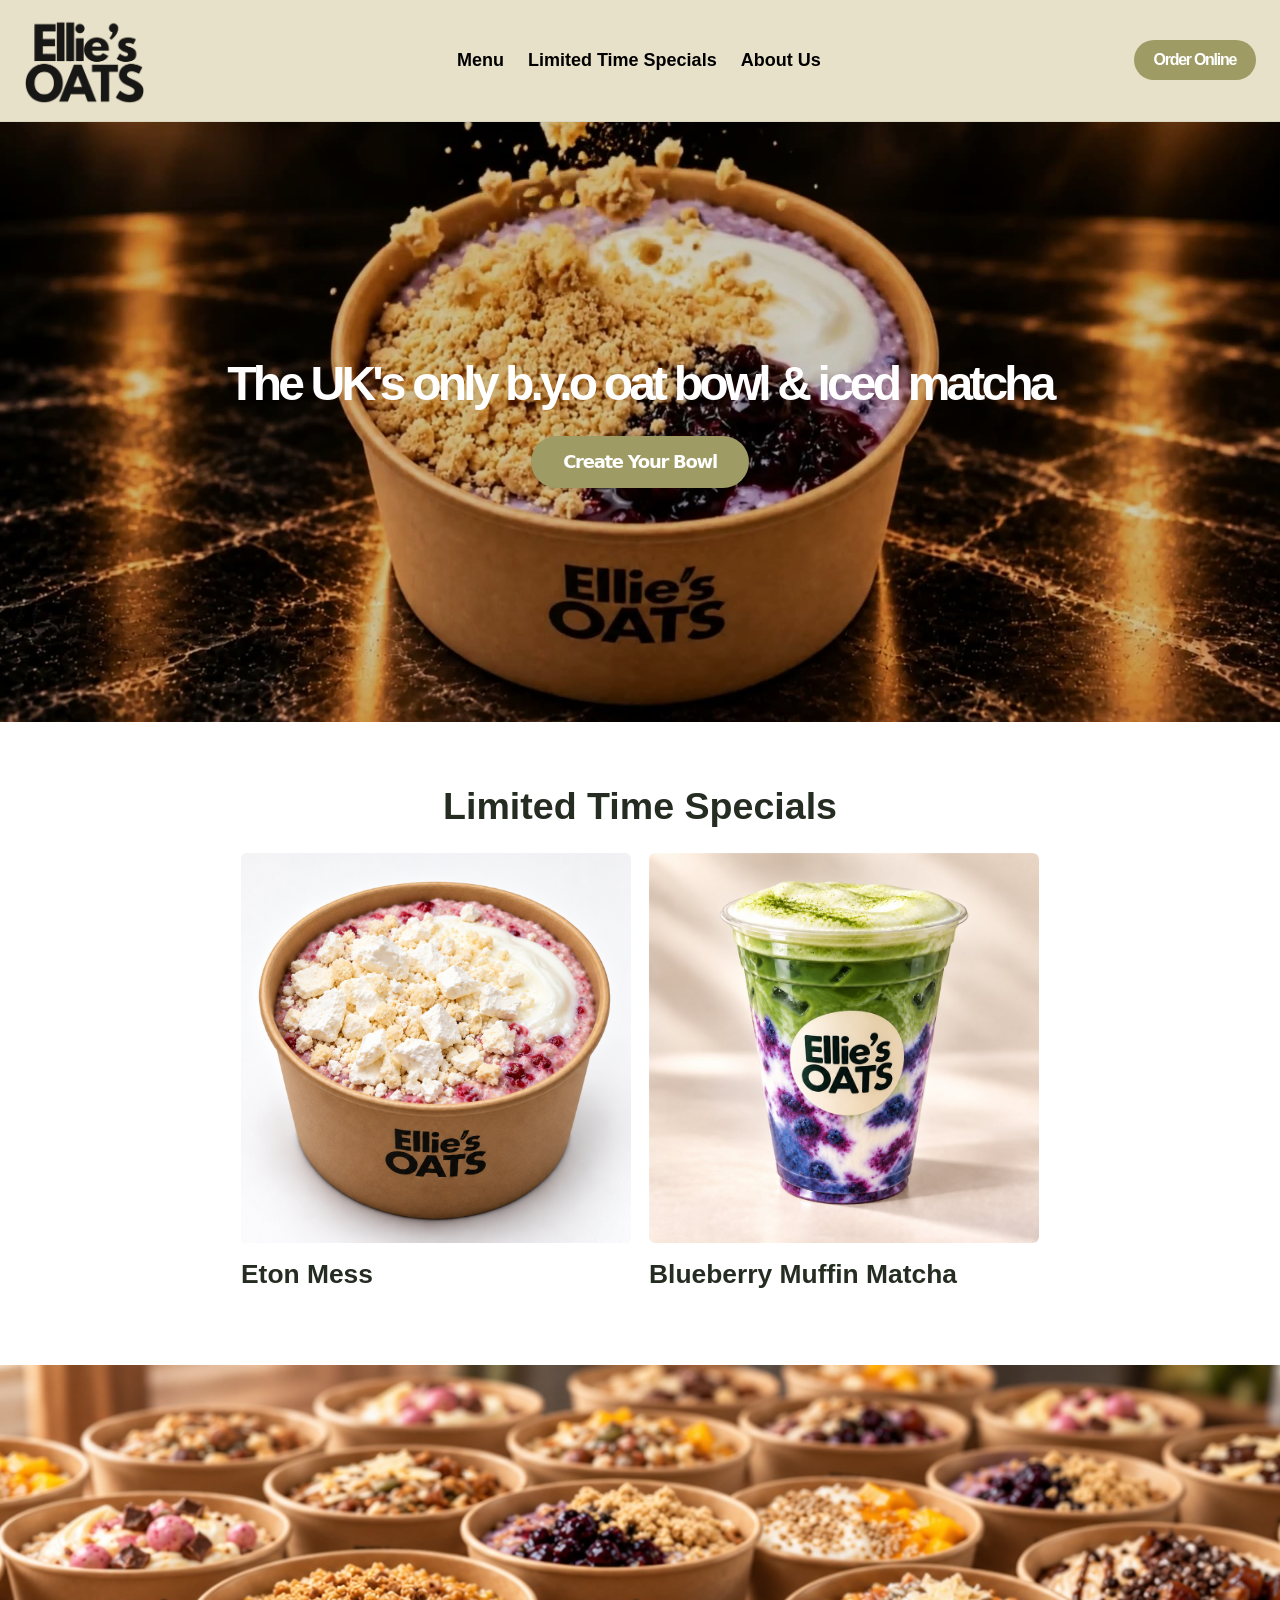
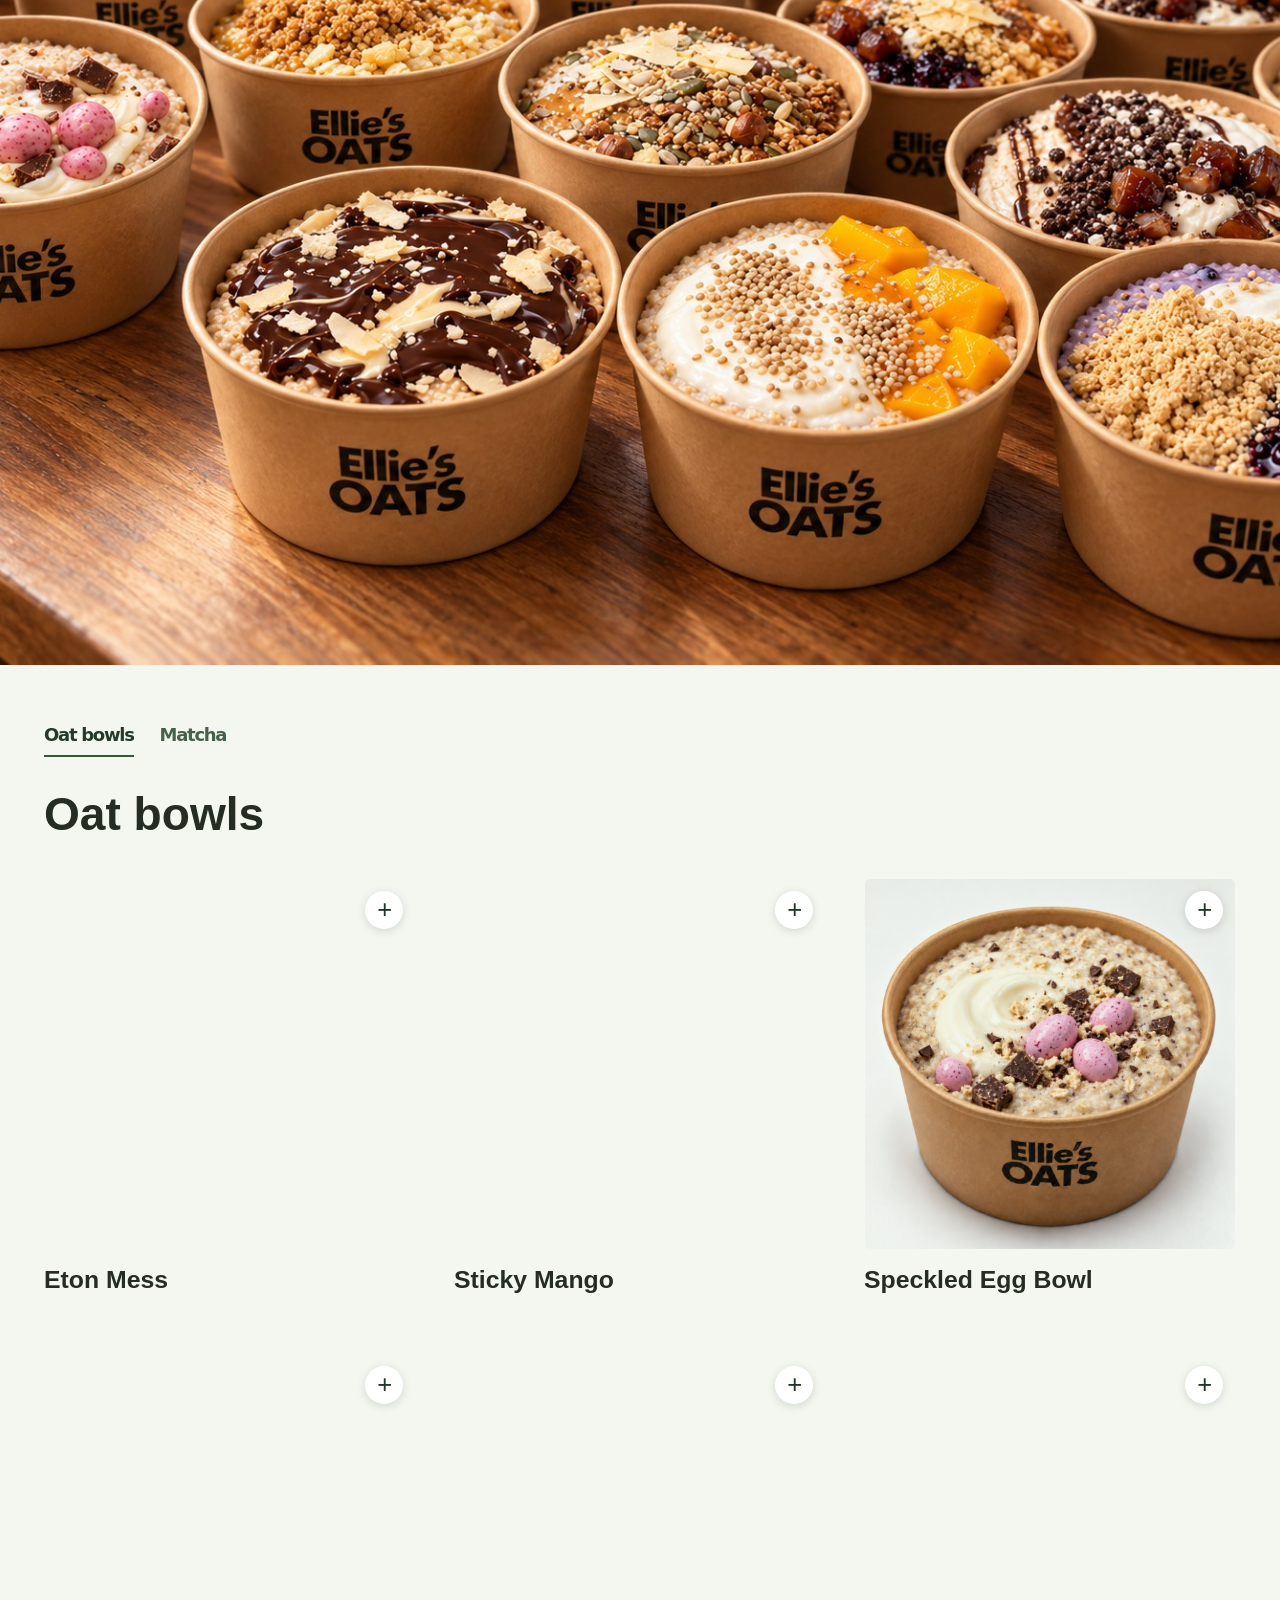
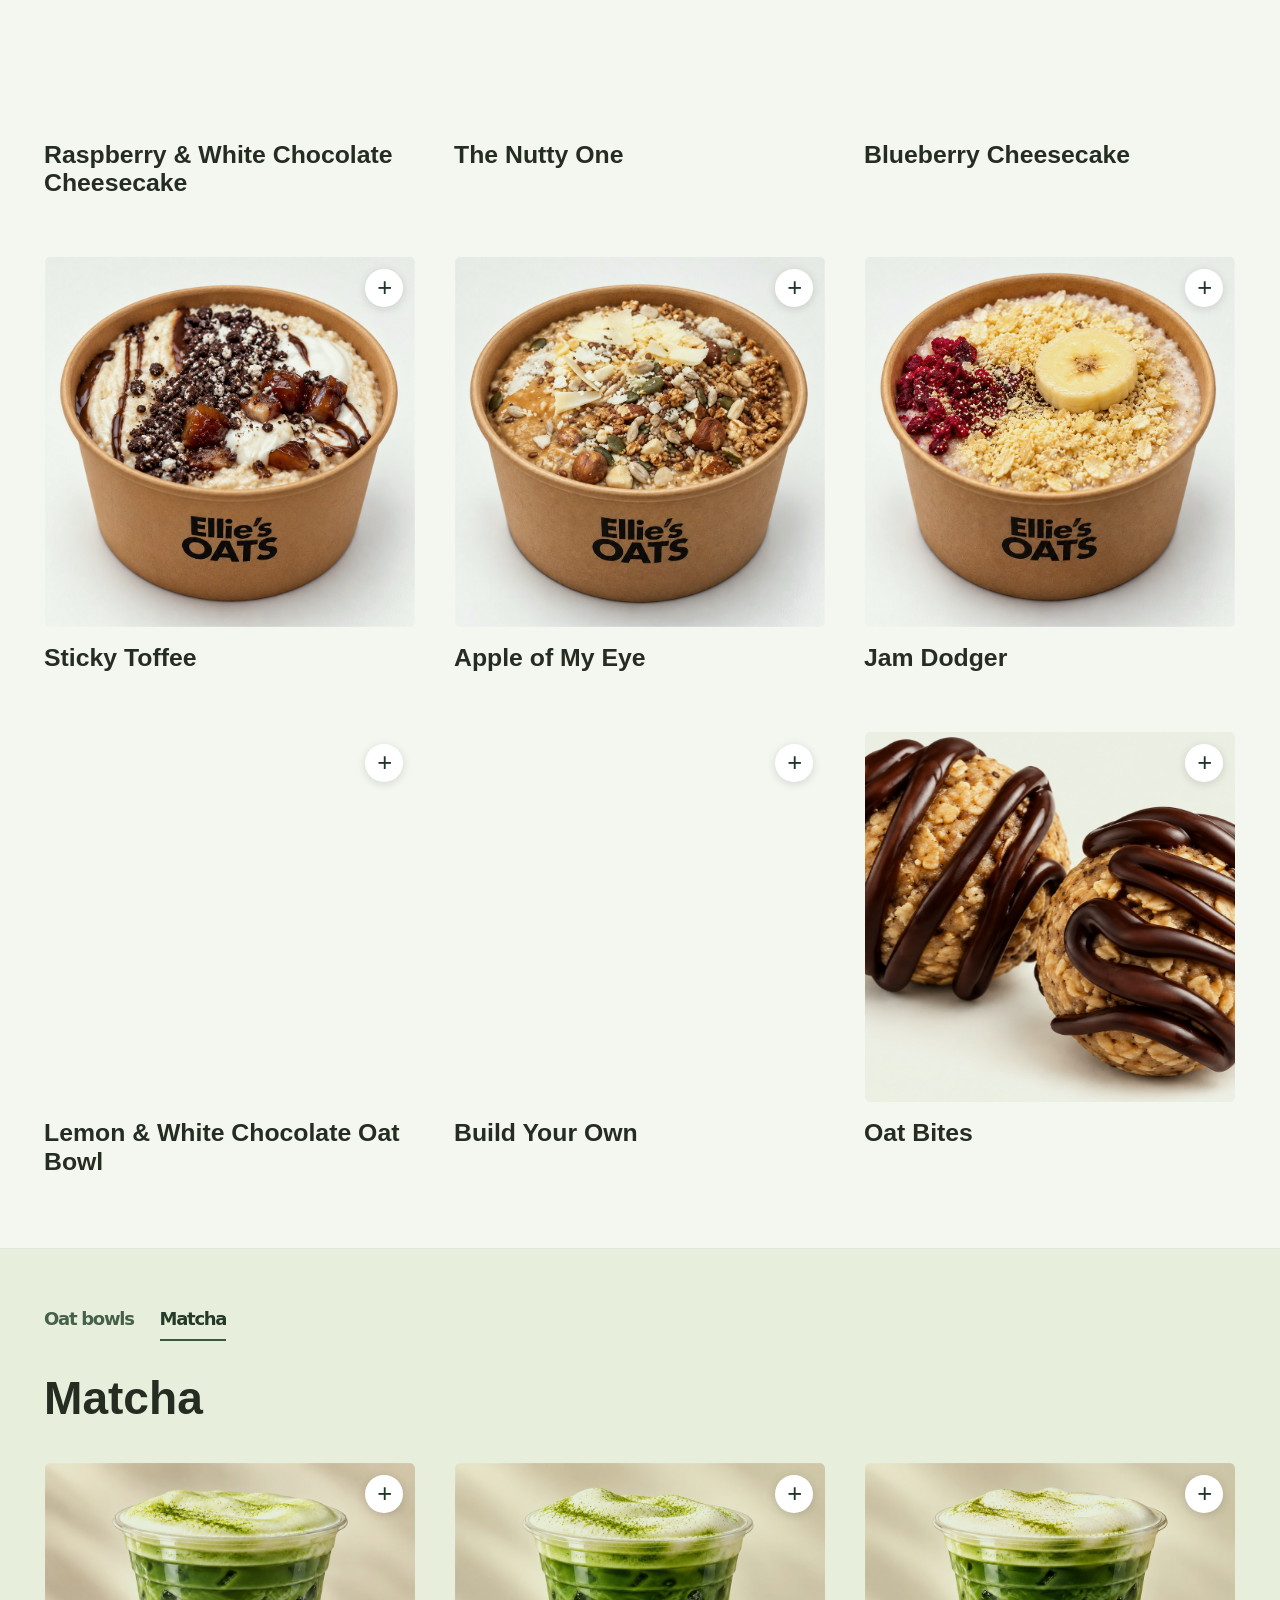
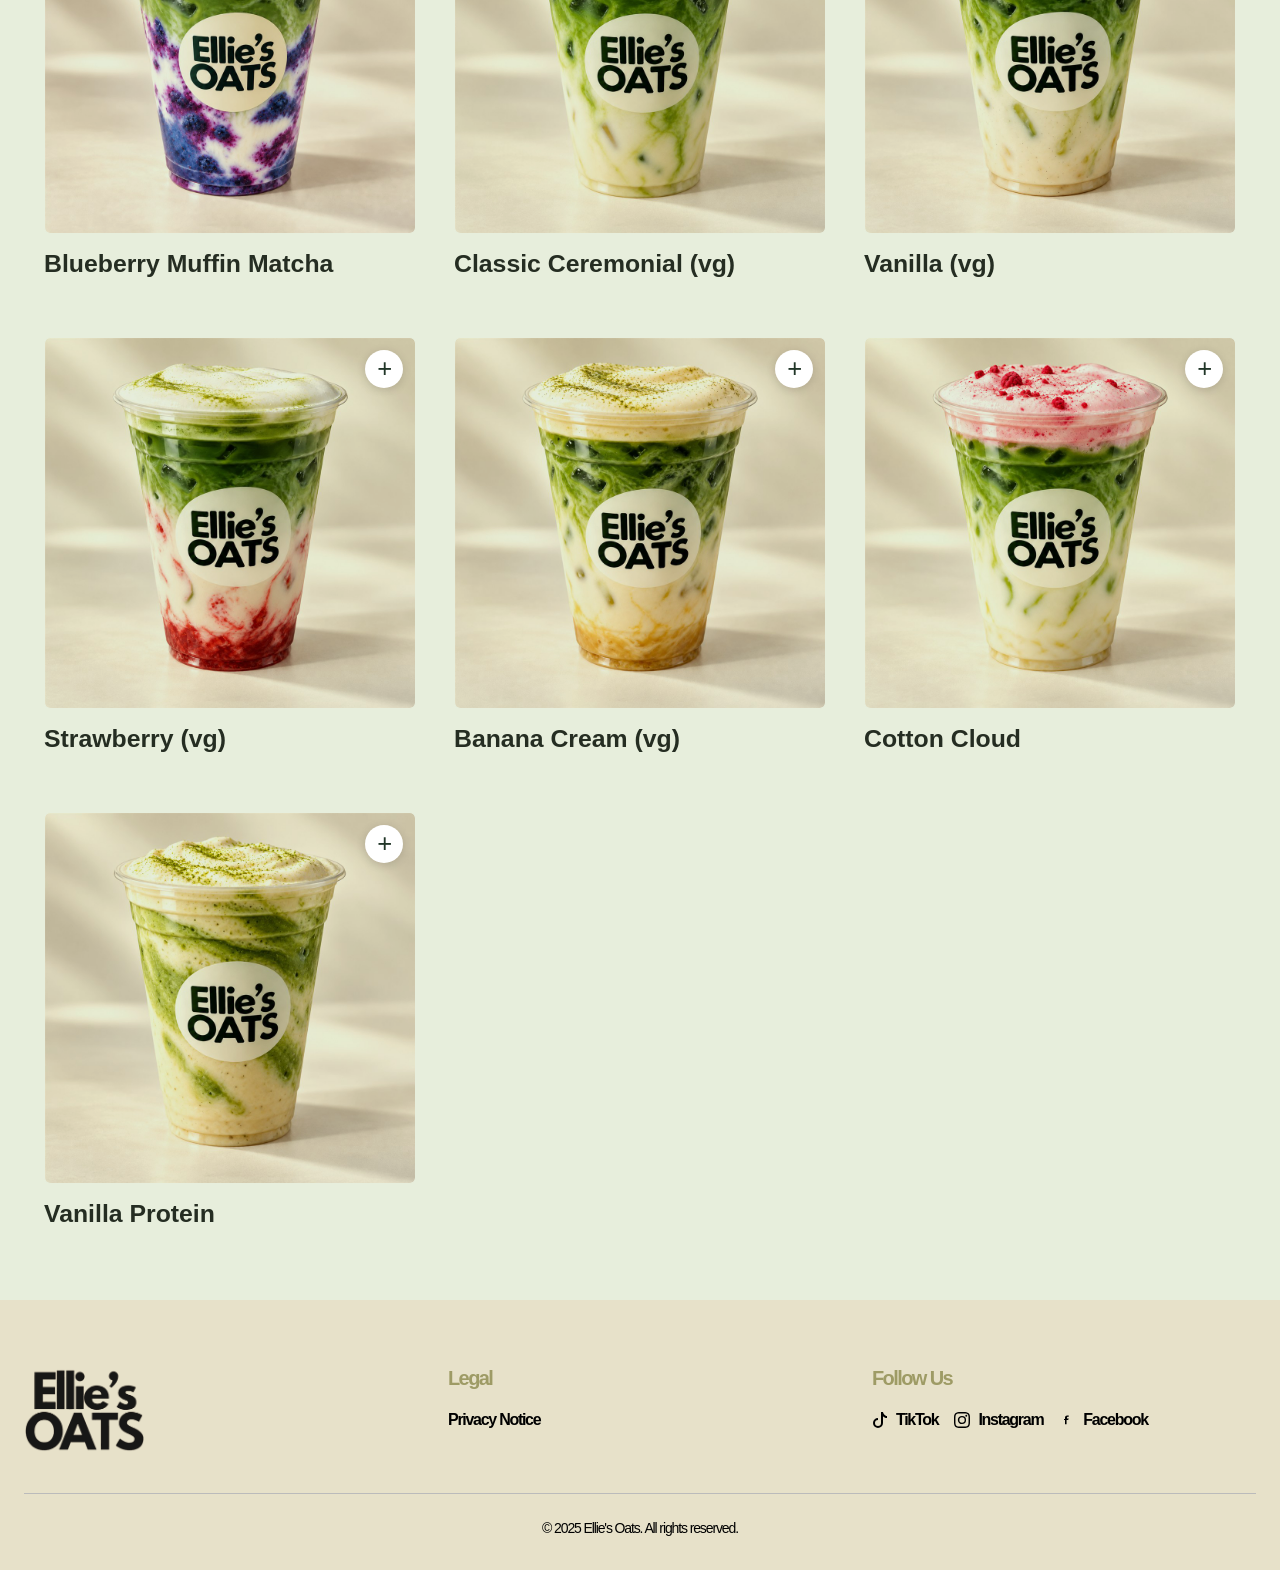
==== commit 6419ffc3: "Revert menu photo edge blending and extra stagger" ====
--- a/index.html
+++ b/index.html
@@ -1,3 +1,3 @@
 <!DOCTYPE html>
 <!-- saved from url=(0029)https://www.elliesoats.co.uk/ -->
-<html lang="en"><head><meta http-equiv="Content-Type" content="text/html; charset=UTF-8"><link rel="preload" href="https://www.elliesoats.co.uk/_next/static/media/797e433ab948586e-s.p.29207c2f.woff2" as="font" crossorigin="" type="font/woff2"><link rel="preload" href="https://www.elliesoats.co.uk/_next/static/media/caa3a2e1cccd8315-s.p.3b6cae6d.woff2" as="font" crossorigin="" type="font/woff2"><link rel="preload" as="image"><link rel="stylesheet" href="./assets/site.css?v=3" data-precedence="next"><link rel="stylesheet" href="./saved-pages/Ellie's Oats Ltd_files/d37c65f9e38ab7b9.css" data-precedence="next"><link rel="stylesheet" href="./saved-pages/Ellie's Oats Ltd_files/3f925ad81a35459d.css" data-precedence="next"><link rel="preload" as="script" fetchpriority="low" href="./saved-pages/Ellie's Oats Ltd_files/11211aaabb2560be.js.download"><link rel="preload" href="./assets/menu/special-eton-mess.png" as="image"><link rel="preload" href="./assets/menu/special-blueberry-muffin-matcha.jpg" as="image"><link rel="preload" href="./saved-pages/Ellie's Oats Ltd_files/hero2.jpg" as="image"><link rel="preload" href="./saved-pages/Ellie's Oats Ltd_files/d37c65f9e38ab7b9.css" as="style"><link rel="preload" href="./saved-pages/Ellie's Oats Ltd_files/3f925ad81a35459d.css" as="style"><meta name="viewport" content="width=device-width, initial-scale=1"><title>Ellie's Oats Ltd</title><meta name="description" content="The UK's only b.y.o oat bowl &amp; iced matcha"><link rel="icon" href="https://www.elliesoats.co.uk/favicon.ico?favicon.ec887f7a.ico" sizes="256x222" type="image/x-icon"><link rel="stylesheet" href="./assets/menu-gallery.css?v=12"><link rel="stylesheet" href="./assets/reveal.css?v=2"></head><body class="geist_a71539c9-module__T19VSG__variable geist_mono_8d43a2aa-module__8Li5zG__variable antialiased"><!--$--><!--/$--><next-route-announcer style="position: absolute;"><template shadowrootmode="open"><div aria-live="assertive" id="__next-route-announcer__" role="alert" style="position: absolute; border: 0px; height: 1px; margin: -1px; padding: 0px; width: 1px; clip: rect(0px, 0px, 0px, 0px); overflow: hidden; white-space: nowrap; overflow-wrap: normal;"></div></template></next-route-announcer><div hidden=""></div><div class="min-h-screen font-sans"><header class="bg-brand-beige backdrop-blur sticky top-0 z-50 border-b border-black/5 py-4"><div class="container mx-auto flex flex-col md:flex-row items-center justify-between px-6 gap-4"><div class="flex justify-center md:justify-start items-center w-full md:w-auto mb-2 md:mb-0"><a class="cursor-pointer" href="index.html"><img alt="OAT &amp; MATCHA Logo" width="120" height="40" decoding="async" data-nimg="1" src="./saved-pages/Ellie's Oats Ltd_files/logo.png" style="color: transparent;"></a></div><nav class="w-full md:w-auto flex justify-center order-2 md:order-none"><ul class="flex gap-6 list-none font-brand"><li><a href="index.html#menu" class="font-medium hover:text-brand-green cursor-pointer">Menu</a></li><li><a class="font-medium hover:text-brand-green" href="about.html">About Us</a></li></ul></nav><div class="w-full md:w-auto flex justify-center md:justify-end order-3 md:order-none"><a href="order.html" class="bg-brand-green text-white px-5 py-2 rounded-full font-semibold hover:bg-brand-green-hover transition">Order Online</a></div></div></header><section class="w-full py-0 relative min-h-[400px] md:min-h-[600px] flex items-center justify-center overflow-hidden"><video class="absolute inset-0 w-full h-full object-cover z-0 hero-video" src="./assets/hero-video.mp4" autoplay="" loop="" muted="" playsinline="" preload="auto" poster="./assets/hero-poster.jpg"></video><div class="hero-overlay"></div><div class="hero-content"><h1 class="text-text-white">The UK's only b.y.o oat bowl &amp; iced matcha</h1><a href="order.html" class="bg-brand-green text-text-white px-8 py-3 rounded-full font-semibold text-lg shadow hover:bg-brand-green-hover transition">Create Your Bowl</a></div></section><section id="limited-time-specials" class="py-24 relative bg-background overflow-hidden"><div class="container mx-auto px-6"><h2 class="mb-12">Limited Time Specials</h2><div class="flex flex-col md:flex-row gap-4 justify-center specials-grid md:flex-nowrap md:overflow-x-auto" style="min-width: 0px;"><div class="special-card"><div class="special-card-image"><img alt="Eton Mess" src="./assets/menu/special-eton-mess.png"></div><div class="special-card-content"><h3 class="special-card-title">Eton Mess</h3></div></div><div class="special-card"><div class="special-card-image"><img alt="Blueberry Muffin Matcha" src="./assets/menu/special-blueberry-muffin-matcha.jpg"></div><div class="special-card-content"><h3 class="special-card-title">Blueberry Muffin Matcha</h3></div></div></div></div></section><div class="oat-bowls-banner" style="width: 100%; height: 100vh; height: 100svh; overflow: hidden;"><img alt="A selection of Ellie's Oats bowls with different toppings" src="./assets/oat-bowls-banner.jpg" loading="lazy" decoding="async" width="1672" height="941" style="display: block; width: 100%; height: 100%; object-fit: cover; object-position: center;"></div><section class="py-24 menu-section" id="menu"><div class="container mx-auto px-6"><h2 class="text-3xl md:text-4xl font-extrabold text-center mb-12 section-title tracking-tighter font-brand-tight">Menu &amp; Nutrition</h2><div class="grid grid-cols-1 md:grid-cols-2 gap-12 menu-grid"><div class="p-8 rounded-2xl bg-background shadow-lg menu-column"><h3 class="text-xl font-bold mb-6 text-brand-green pb-4 border-b border-brand-border font-brand">OAT BOWLS</h3><div class="menu-item py-4 border-b border-dashed last:border-b-0 flex items-center gap-4"><div class="shrink-0"><img alt="Blueberry Cheesecake" loading="lazy" width="72" height="72" decoding="async" data-nimg="1" class="rounded-xl object-cover" src="./saved-pages/Ellie's Oats Ltd_files/blueberry.png" style="color: transparent;"></div><div class="flex-1"><h4 class="text-2xl md:text-3xl font-extrabold mb-1 tracking-tighter text-left w-full font-brand-tight text-text-dark">Blueberry Cheesecake</h4><p class="italic text-base">Blueberry soaked oats. Topped with a cheesecake drizzle, blueberry compote &amp; biscuit crumble</p><p class="mt-1 text-xs text-zinc-500 font-medium tracking-wide">Kcal: 508 &nbsp;·&nbsp; P: 24g &nbsp;·&nbsp; C: 60g &nbsp;·&nbsp; F: 18g</p></div></div><div class="menu-item py-4 border-b border-dashed last:border-b-0 flex items-center gap-4"><div class="shrink-0"><img alt="Sticky Toffee" loading="lazy" width="72" height="72" decoding="async" data-nimg="1" class="rounded-xl object-cover" src="./saved-pages/Ellie's Oats Ltd_files/sticky-toffee.png" style="color: transparent;"></div><div class="flex-1"><h4 class="text-2xl md:text-3xl font-extrabold mb-1 tracking-tighter text-left w-full font-brand-tight text-text-dark">Sticky Toffee</h4><p class="italic text-base">Date soaked oats, made with oat milk &amp; Greek yoghurt. Topped with banana, cacao nibs, greek yoghurt &amp; chopped dates.</p><p class="mt-1 text-xs text-zinc-500 font-medium tracking-wide">Kcal: 464 &nbsp;·&nbsp; P: 17g &nbsp;·&nbsp; C: 76g &nbsp;·&nbsp; F: 7g</p></div></div><div class="menu-item py-4 border-b border-dashed last:border-b-0 flex items-center gap-4"><div class="shrink-0"><img alt="Apple of My Eye" loading="lazy" width="72" height="72" decoding="async" data-nimg="1" class="rounded-xl object-cover" src="./saved-pages/Ellie's Oats Ltd_files/apple-of-my-eye.png" style="color: transparent;"></div><div class="flex-1"><h4 class="text-2xl md:text-3xl font-extrabold mb-1 tracking-tighter text-left w-full font-brand-tight text-text-dark">Apple of My Eye</h4><p class="italic text-base">Apple &amp; cinnamon soaked oats made with oat milk &amp; Greek yoghurt. Topped with sliced apple, peanut butter, homemade granola &amp; mixed seeds.</p><p class="mt-1 text-xs text-zinc-500 font-medium tracking-wide">Kcal: 550 &nbsp;·&nbsp; P: 23g &nbsp;·&nbsp; C: 67g &nbsp;·&nbsp; F: 20g</p></div></div><div class="menu-item py-4 border-b border-dashed last:border-b-0 flex items-center gap-4"><div class="shrink-0"><img alt="Jam Dodger" loading="lazy" width="72" height="72" decoding="async" data-nimg="1" class="rounded-xl object-cover" src="./saved-pages/Ellie's Oats Ltd_files/jam-dodger.png" style="color: transparent;"></div><div class="flex-1"><h4 class="text-2xl md:text-3xl font-extrabold mb-1 tracking-tighter text-left w-full font-brand-tight text-text-dark">Jam Dodger</h4><p class="italic text-base">Raspberry-soaked oats. Topped with raspberry jam, shortbread crumble and a min jam dodger biscuit</p><p class="mt-1 text-xs text-zinc-500 font-medium tracking-wide">Kcal: 548 &nbsp;·&nbsp; P: 17g &nbsp;·&nbsp; C: 81g &nbsp;·&nbsp; F: 15g</p></div></div><div class="menu-item py-4 border-b border-dashed last:border-b-0 flex items-center gap-4"><div class="shrink-0"><img alt="Lemon &amp; White Chocolate Oat Bowl" loading="lazy" width="72" height="72" decoding="async" data-nimg="1" class="rounded-xl object-cover" src="./saved-pages/Ellie's Oats Ltd_files/monthly-special-june.png" style="color: transparent;"></div><div class="flex-1"><h4 class="text-2xl md:text-3xl font-extrabold mb-1 tracking-tighter text-left w-full font-brand-tight text-text-dark">Lemon &amp; White Chocolate Oat Bowl</h4><p class="italic text-base">Lemon &amp; white chocolate soaked oats mixed with chia seeds. Topped with protein yoghurt, white chocolate drops, crumbled biscuit &amp; lemon drizzle.</p><p class="mt-1 text-xs text-zinc-500 font-medium tracking-wide">Kcal: 524 &nbsp;·&nbsp; P: 27g &nbsp;·&nbsp; C: 57g &nbsp;·&nbsp; F: 19g</p></div></div><div class="menu-item py-4 border-b border-dashed last:border-b-0 flex items-center gap-4"><div class="shrink-0"><img alt="The Nutty One" loading="lazy" width="72" height="72" decoding="async" data-nimg="1" class="rounded-xl object-cover" src="./saved-pages/Ellie's Oats Ltd_files/monthly-special-september.png" style="color: transparent;"></div><div class="flex-1"><h4 class="text-2xl md:text-3xl font-extrabold mb-1 tracking-tighter text-left w-full font-brand-tight text-text-dark">The Nutty One</h4><p class="italic text-base">Peanut flavoured oats soaked in oat milk, Greek yoghurt &amp; chia seeds. Topped with a yoghurt layer, crushed peanuts and a dark chocolate roof.</p><p class="mt-1 text-xs text-zinc-500 font-medium tracking-wide">Kcal: 487 &nbsp;·&nbsp; P: 27g &nbsp;·&nbsp; C: 46g &nbsp;·&nbsp; F: 17g</p></div></div><div class="menu-item py-4 border-b border-dashed last:border-b-0 flex items-center gap-4"><div class="shrink-0"><img alt="Eton Mess" loading="lazy" width="72" height="72" decoding="async" data-nimg="1" class="rounded-xl object-cover" src="./saved-pages/Ellie's Oats Ltd_files/monthly-special-october(1).png" style="color: transparent;"></div><div class="flex-1"><h4 class="text-2xl md:text-3xl font-extrabold mb-1 tracking-tighter text-left w-full font-brand-tight text-text-dark">Eton Mess</h4><p class="italic text-base">Oats soaked in low-fat Greek yoghurt, strawberries, white chocolate flavouring &amp; low-fat soft cheese. Topped with a meringue crumble.</p><p class="mt-1 text-xs text-zinc-500 font-medium tracking-wide">Kcal: 450 &nbsp;·&nbsp; P: 23g &nbsp;·&nbsp; C: 54g &nbsp;·&nbsp; F: 15g</p></div></div><div class="menu-item py-4 border-b border-dashed last:border-b-0 flex items-center gap-4"><div class="shrink-0"><img alt="Sticky Mango" loading="lazy" width="72" height="72" decoding="async" data-nimg="1" class="rounded-xl object-cover" src="./saved-pages/Ellie's Oats Ltd_files/sticky-mango.png" style="color: transparent;"></div><div class="flex-1"><h4 class="text-2xl md:text-3xl font-extrabold mb-1 tracking-tighter text-left w-full font-brand-tight text-text-dark">Sticky Mango</h4><p class="italic text-base">Mango &amp; coconut soaked oats mixed with chia seeds. Topped with coconut yoghurt, mango pieces &amp; sesame seeds.</p><p class="mt-1 text-xs text-zinc-500 font-medium tracking-wide">Kcal: 476 &nbsp;·&nbsp; P: 24g &nbsp;·&nbsp; C: 58g &nbsp;·&nbsp; F: 15g</p></div></div><div class="menu-item py-4 border-b border-dashed last:border-b-0 flex items-center gap-4"><div class="shrink-0"><img alt="Speckled Egg Bowl" loading="lazy" width="72" height="72" decoding="async" data-nimg="1" class="rounded-xl object-cover" src="./saved-pages/Ellie's Oats Ltd_files/exclusive-june.png" style="color: transparent;"></div><div class="flex-1"><h4 class="text-2xl md:text-3xl font-extrabold mb-1 tracking-tighter text-left w-full font-brand-tight text-text-dark">Speckled Egg Bowl</h4><p class="italic text-base">White chocolate flavoured oats soaked in Greek yoghurt, oat milk &amp; crushed speckled eggs. Topped with a white chocolate protein layer and a sprinkle of speckled eggs.</p><p class="mt-1 text-xs text-zinc-500 font-medium tracking-wide">Kcal: 563 &nbsp;·&nbsp; P: 27g &nbsp;·&nbsp; C: 67g &nbsp;·&nbsp; F: 20g</p></div></div><div class="menu-item py-4 border-b border-dashed last:border-b-0 flex items-center gap-4"><div class="shrink-0"><img alt="Raspberry &amp; White Chocolate Cheesecake" loading="lazy" width="72" height="72" decoding="async" data-nimg="1" class="rounded-xl object-cover" src="./saved-pages/Ellie's Oats Ltd_files/exclusive-april.png" style="color: transparent;"></div><div class="flex-1"><h4 class="text-2xl md:text-3xl font-extrabold mb-1 tracking-tighter text-left w-full font-brand-tight text-text-dark">Raspberry &amp; White Chocolate Cheesecake</h4><p class="italic text-base">Fuelling your day with 24g of protein - oats soaked in Greek yoghurt, raspberries, white chocolate flavouring &amp; low-fat soft cheese. Topped with a biscuit crumble.</p><p class="mt-1 text-xs text-zinc-500 font-medium tracking-wide">Kcal: 501 &nbsp;·&nbsp; P: 24g &nbsp;·&nbsp; C: 57g &nbsp;·&nbsp; F: 18g</p></div></div><div class="menu-item py-4 border-b border-dashed last:border-b-0 flex items-center gap-4"><div class="shrink-0"><img alt="Build Your Own" loading="lazy" width="72" height="72" decoding="async" data-nimg="1" class="rounded-xl object-cover" src="./saved-pages/Ellie's Oats Ltd_files/byob.png" style="color: transparent;"></div><div class="flex-1"><h4 class="text-2xl md:text-3xl font-extrabold mb-1 tracking-tighter text-left w-full font-brand-tight text-text-dark">Build Your Own</h4><p class="italic text-base">Create your perfect bowl! Choose your base and pick 4 toppings. Extra toppings available for £1 each.</p><p class="mt-1 text-xs text-zinc-500 font-medium tracking-wide">Kcal: 309 &nbsp;·&nbsp; P: 17g &nbsp;·&nbsp; C: 44g &nbsp;·&nbsp; F: 6g</p></div></div><div class="menu-item py-4 border-b border-dashed last:border-b-0 flex items-center gap-4"><div class="shrink-0"><img alt="Oat Bites" loading="lazy" width="72" height="72" decoding="async" data-nimg="1" class="rounded-xl object-cover" src="./saved-pages/Ellie's Oats Ltd_files/oat-bites.png" style="color: transparent;"></div><div class="flex-1"><h4 class="text-2xl md:text-3xl font-extrabold mb-1 tracking-tighter text-left w-full font-brand-tight text-text-dark">Oat Bites</h4><p class="italic text-base">Oats mixed with peanut butter, chia seeds, dates and honey. Topped with dark chocolate.</p><p class="mt-1 text-xs text-zinc-500 font-medium tracking-wide">Kcal: 223 &nbsp;·&nbsp; P: 16g &nbsp;·&nbsp; C: 19g &nbsp;·&nbsp; F: 8g</p></div></div></div><div class="p-8 rounded-2xl bg-background shadow-lg menu-column"><h3 class="text-xl font-bold mb-6 text-brand-green pb-4 border-b border-brand-border font-brand">MATCHA MENU</h3><div class="menu-item py-4 border-b border-dashed last:border-b-0 flex items-center gap-4"><div class="flex-1"><h4 class="text-2xl md:text-3xl font-extrabold mb-1 tracking-tighter text-left w-full font-brand-tight text-text-dark">Blueberry Muffin Matcha</h4><p class="italic text-base">Blueberry &amp; vanilla base, topped with ceremonial matcha.</p></div></div><div class="menu-item py-4 border-b border-dashed last:border-b-0 flex items-center gap-4"><div class="flex-1"><h4 class="text-2xl md:text-3xl font-extrabold mb-1 tracking-tighter text-left w-full font-brand-tight text-text-dark">Classic Ceremonial (vg)</h4><p class="italic text-base"></p></div></div><div class="menu-item py-4 border-b border-dashed last:border-b-0 flex items-center gap-4"><div class="flex-1"><h4 class="text-2xl md:text-3xl font-extrabold mb-1 tracking-tighter text-left w-full font-brand-tight text-text-dark">Vanilla (vg)</h4><p class="italic text-base"></p></div></div><div class="menu-item py-4 border-b border-dashed last:border-b-0 flex items-center gap-4"><div class="flex-1"><h4 class="text-2xl md:text-3xl font-extrabold mb-1 tracking-tighter text-left w-full font-brand-tight text-text-dark">Strawberry (vg)</h4><p class="italic text-base"></p></div></div><div class="menu-item py-4 border-b border-dashed last:border-b-0 flex items-center gap-4"><div class="flex-1"><h4 class="text-2xl md:text-3xl font-extrabold mb-1 tracking-tighter text-left w-full font-brand-tight text-text-dark">Banana Cream (vg)</h4><p class="italic text-base">Banana matcha, banana cold foam</p></div></div><div class="menu-item py-4 border-b border-dashed last:border-b-0 flex items-center gap-4"><div class="flex-1"><h4 class="text-2xl md:text-3xl font-extrabold mb-1 tracking-tighter text-left w-full font-brand-tight text-text-dark">Cotton Cloud</h4><p class="italic text-base">White chocolate matcha, raspberry cold foam</p></div></div><div class="menu-item py-4 border-b border-dashed last:border-b-0 flex items-center gap-4"><div class="flex-1"><h4 class="text-2xl md:text-3xl font-extrabold mb-1 tracking-tighter text-left w-full font-brand-tight text-text-dark">Vanilla Protein</h4><p class="italic text-base">Vegan protein shake with a serving of matcha</p></div></div></div></div></div></section><footer class="bg-brand-footer text-black pt-16 pb-8"><div class="container mx-auto px-6"><div class="grid grid-cols-1 md:grid-cols-3 gap-10 footer-content mb-10"><div class="footer-section flex flex-col items-start"><img alt="OAT &amp; MATCHA Logo" width="120" height="40" decoding="async" data-nimg="1" src="./saved-pages/Ellie's Oats Ltd_files/logo.png" style="color: transparent;"></div><div class="footer-section flex flex-col items-start"><h3 class="mb-4 text-xl font-bold font-brand" style="color: var(--brand-green);">Legal</h3><a href="privacy.html" class="text-black hover:text-brand-green transition font-semibold font-brand">Privacy Notice</a></div><div class="footer-section flex flex-col items-start"><h3 class="mb-4 text-xl font-bold font-brand" style="color: var(--brand-green);">Follow Us</h3><div class="flex gap-4 font-brand"><a href="https://www.tiktok.com/@ellies.oats" target="_blank" rel="noopener noreferrer" class="flex items-center gap-2 text-black hover:text-brand-green transition font-semibold"><svg xmlns="http://www.w3.org/2000/svg" width="16" height="16" fill="currentColor" class="bi bi-tiktok" viewBox="0 0 16 16"><path d="M9 0h1.98c.144.715.54 1.617 1.235 2.512C12.895 3.389 13.797 4 15 4v2c-1.753 0-3.07-.814-4-1.829V11a5 5 0 1 1-5-5v2a3 3 0 1 0 3 3z"></path></svg>TikTok</a><a href="https://www.instagram.com/ellies.oats" target="_blank" rel="noopener noreferrer" class="flex items-center gap-2 text-black hover:text-brand-green transition font-semibold"><svg xmlns="http://www.w3.org/2000/svg" width="16" height="16" fill="currentColor" class="bi bi-instagram" viewBox="0 0 16 16"><path d="M8 0C5.829 0 5.556.01 4.703.048 3.85.088 3.269.222 2.76.42a3.9 3.9 0 0 0-1.417.923A3.9 3.9 0 0 0 .42 2.76C.222 3.268.087 3.85.048 4.7.01 5.555 0 5.827 0 8.001c0 2.172.01 2.444.048 3.297.04.852.174 1.433.372 1.942.205.526.478.972.923 1.417.444.445.89.719 1.416.923.51.198 1.09.333 1.942.372C5.555 15.99 5.827 16 8 16s2.444-.01 3.298-.048c.851-.04 1.434-.174 1.943-.372a3.9 3.9 0 0 0 1.416-.923c.445-.445.718-.891.923-1.417.197-.509.332-1.09.372-1.942C15.99 10.445 16 10.173 16 8s-.01-2.445-.048-3.299c-.04-.851-.175-1.433-.372-1.941a3.9 3.9 0 0 0-.923-1.417A3.9 3.9 0 0 0 13.24.42c-.51-.198-1.092-.333-1.943-.372C10.443.01 10.172 0 7.998 0zm-.717 1.442h.718c2.136 0 2.389.007 3.232.046.78.035 1.204.166 1.486.275.373.145.64.319.92.599s.453.546.598.92c.11.281.24.705.275 1.485.039.843.047 1.096.047 3.231s-.008 2.389-.047 3.232c-.035.78-.166 1.203-.275 1.485a2.5 2.5 0 0 1-.599.919c-.28.28-.546.453-.92.598-.28.11-.704.24-1.485.276-.843.038-1.096.047-3.232.047s-2.39-.009-3.233-.047c-.78-.036-1.203-.166-1.485-.276a2.5 2.5 0 0 1-.92-.598 2.5 2.5 0 0 1-.6-.92c-.109-.281-.24-.705-.275-1.485-.038-.843-.046-1.096-.046-3.233s.008-2.388.046-3.231c.036-.78.166-1.204.276-1.486.145-.373.319-.64.599-.92s.546-.453.92-.598c.282-.11.705-.24 1.485-.276.738-.034 1.024-.044 2.515-.045zm4.988 1.328a.96.96 0 1 0 0 1.92.96.96 0 0 0 0-1.92m-4.27 1.122a4.109 4.109 0 1 0 0 8.217 4.109 4.109 0 0 0 0-8.217m0 1.441a2.667 2.667 0 1 1 0 5.334 2.667 2.667 0 0 1 0-5.334"></path></svg>Instagram</a><a href="https://m.facebook.com/profile.php?id=61577992477386" target="_blank" rel="noopener noreferrer" class="flex items-center gap-2 text-black hover:text-brand-green transition font-semibold"><svg xmlns="http://www.w3.org/2000/svg" width="16" height="16" fill="currentColor" class="bi bi-facebook" viewBox="0 0 16 16"><path d="M8.94 8.116H7.56v4.156H6V8.116H5V6.88h1v-1.06c0-.888.456-2.32 2.26-2.32h1.46v1.236h-1c-.298 0-.714.146-.714.774v.87h1.715l-.224 1.236z"></path></svg>Facebook</a></div></div></div><div class="border-t border-brand-border-light pt-6 text-center text-black text-sm copyright font-brand">© 2025 Ellie's Oats. All rights reserved.</div></div></footer></div><script src="./assets/menu-gallery.js?v=3" defer></script><script src="./assets/specials-gallery.js?v=2" defer></script><script src="./assets/reveal.js?v=2" defer></script></body></html>
+<html lang="en"><head><meta http-equiv="Content-Type" content="text/html; charset=UTF-8"><link rel="preload" href="https://www.elliesoats.co.uk/_next/static/media/797e433ab948586e-s.p.29207c2f.woff2" as="font" crossorigin="" type="font/woff2"><link rel="preload" href="https://www.elliesoats.co.uk/_next/static/media/caa3a2e1cccd8315-s.p.3b6cae6d.woff2" as="font" crossorigin="" type="font/woff2"><link rel="preload" as="image"><link rel="stylesheet" href="./assets/site.css?v=3" data-precedence="next"><link rel="stylesheet" href="./saved-pages/Ellie's Oats Ltd_files/d37c65f9e38ab7b9.css" data-precedence="next"><link rel="stylesheet" href="./saved-pages/Ellie's Oats Ltd_files/3f925ad81a35459d.css" data-precedence="next"><link rel="preload" as="script" fetchpriority="low" href="./saved-pages/Ellie's Oats Ltd_files/11211aaabb2560be.js.download"><link rel="preload" href="./assets/menu/special-eton-mess.png" as="image"><link rel="preload" href="./assets/menu/special-blueberry-muffin-matcha.jpg" as="image"><link rel="preload" href="./saved-pages/Ellie's Oats Ltd_files/hero2.jpg" as="image"><link rel="preload" href="./saved-pages/Ellie's Oats Ltd_files/d37c65f9e38ab7b9.css" as="style"><link rel="preload" href="./saved-pages/Ellie's Oats Ltd_files/3f925ad81a35459d.css" as="style"><meta name="viewport" content="width=device-width, initial-scale=1"><title>Ellie's Oats Ltd</title><meta name="description" content="The UK's only b.y.o oat bowl &amp; iced matcha"><link rel="icon" href="https://www.elliesoats.co.uk/favicon.ico?favicon.ec887f7a.ico" sizes="256x222" type="image/x-icon"><link rel="stylesheet" href="./assets/menu-gallery.css?v=11"><link rel="stylesheet" href="./assets/reveal.css?v=1"></head><body class="geist_a71539c9-module__T19VSG__variable geist_mono_8d43a2aa-module__8Li5zG__variable antialiased"><!--$--><!--/$--><next-route-announcer style="position: absolute;"><template shadowrootmode="open"><div aria-live="assertive" id="__next-route-announcer__" role="alert" style="position: absolute; border: 0px; height: 1px; margin: -1px; padding: 0px; width: 1px; clip: rect(0px, 0px, 0px, 0px); overflow: hidden; white-space: nowrap; overflow-wrap: normal;"></div></template></next-route-announcer><div hidden=""></div><div class="min-h-screen font-sans"><header class="bg-brand-beige backdrop-blur sticky top-0 z-50 border-b border-black/5 py-4"><div class="container mx-auto flex flex-col md:flex-row items-center justify-between px-6 gap-4"><div class="flex justify-center md:justify-start items-center w-full md:w-auto mb-2 md:mb-0"><a class="cursor-pointer" href="index.html"><img alt="OAT &amp; MATCHA Logo" width="120" height="40" decoding="async" data-nimg="1" src="./saved-pages/Ellie's Oats Ltd_files/logo.png" style="color: transparent;"></a></div><nav class="w-full md:w-auto flex justify-center order-2 md:order-none"><ul class="flex gap-6 list-none font-brand"><li><a href="index.html#menu" class="font-medium hover:text-brand-green cursor-pointer">Menu</a></li><li><a class="font-medium hover:text-brand-green" href="about.html">About Us</a></li></ul></nav><div class="w-full md:w-auto flex justify-center md:justify-end order-3 md:order-none"><a href="order.html" class="bg-brand-green text-white px-5 py-2 rounded-full font-semibold hover:bg-brand-green-hover transition">Order Online</a></div></div></header><section class="w-full py-0 relative min-h-[400px] md:min-h-[600px] flex items-center justify-center overflow-hidden"><video class="absolute inset-0 w-full h-full object-cover z-0 hero-video" src="./assets/hero-video.mp4" autoplay="" loop="" muted="" playsinline="" preload="auto" poster="./assets/hero-poster.jpg"></video><div class="hero-overlay"></div><div class="hero-content"><h1 class="text-text-white">The UK's only b.y.o oat bowl &amp; iced matcha</h1><a href="order.html" class="bg-brand-green text-text-white px-8 py-3 rounded-full font-semibold text-lg shadow hover:bg-brand-green-hover transition">Create Your Bowl</a></div></section><section id="limited-time-specials" class="py-24 relative bg-background overflow-hidden"><div class="container mx-auto px-6"><h2 class="mb-12">Limited Time Specials</h2><div class="flex flex-col md:flex-row gap-4 justify-center specials-grid md:flex-nowrap md:overflow-x-auto" style="min-width: 0px;"><div class="special-card"><div class="special-card-image"><img alt="Eton Mess" src="./assets/menu/special-eton-mess.png"></div><div class="special-card-content"><h3 class="special-card-title">Eton Mess</h3></div></div><div class="special-card"><div class="special-card-image"><img alt="Blueberry Muffin Matcha" src="./assets/menu/special-blueberry-muffin-matcha.jpg"></div><div class="special-card-content"><h3 class="special-card-title">Blueberry Muffin Matcha</h3></div></div></div></div></section><div class="oat-bowls-banner" style="width: 100%; height: 100vh; height: 100svh; overflow: hidden;"><img alt="A selection of Ellie's Oats bowls with different toppings" src="./assets/oat-bowls-banner.jpg" loading="lazy" decoding="async" width="1672" height="941" style="display: block; width: 100%; height: 100%; object-fit: cover; object-position: center;"></div><section class="py-24 menu-section" id="menu"><div class="container mx-auto px-6"><h2 class="text-3xl md:text-4xl font-extrabold text-center mb-12 section-title tracking-tighter font-brand-tight">Menu &amp; Nutrition</h2><div class="grid grid-cols-1 md:grid-cols-2 gap-12 menu-grid"><div class="p-8 rounded-2xl bg-background shadow-lg menu-column"><h3 class="text-xl font-bold mb-6 text-brand-green pb-4 border-b border-brand-border font-brand">OAT BOWLS</h3><div class="menu-item py-4 border-b border-dashed last:border-b-0 flex items-center gap-4"><div class="shrink-0"><img alt="Blueberry Cheesecake" loading="lazy" width="72" height="72" decoding="async" data-nimg="1" class="rounded-xl object-cover" src="./saved-pages/Ellie's Oats Ltd_files/blueberry.png" style="color: transparent;"></div><div class="flex-1"><h4 class="text-2xl md:text-3xl font-extrabold mb-1 tracking-tighter text-left w-full font-brand-tight text-text-dark">Blueberry Cheesecake</h4><p class="italic text-base">Blueberry soaked oats. Topped with a cheesecake drizzle, blueberry compote &amp; biscuit crumble</p><p class="mt-1 text-xs text-zinc-500 font-medium tracking-wide">Kcal: 508 &nbsp;·&nbsp; P: 24g &nbsp;·&nbsp; C: 60g &nbsp;·&nbsp; F: 18g</p></div></div><div class="menu-item py-4 border-b border-dashed last:border-b-0 flex items-center gap-4"><div class="shrink-0"><img alt="Sticky Toffee" loading="lazy" width="72" height="72" decoding="async" data-nimg="1" class="rounded-xl object-cover" src="./saved-pages/Ellie's Oats Ltd_files/sticky-toffee.png" style="color: transparent;"></div><div class="flex-1"><h4 class="text-2xl md:text-3xl font-extrabold mb-1 tracking-tighter text-left w-full font-brand-tight text-text-dark">Sticky Toffee</h4><p class="italic text-base">Date soaked oats, made with oat milk &amp; Greek yoghurt. Topped with banana, cacao nibs, greek yoghurt &amp; chopped dates.</p><p class="mt-1 text-xs text-zinc-500 font-medium tracking-wide">Kcal: 464 &nbsp;·&nbsp; P: 17g &nbsp;·&nbsp; C: 76g &nbsp;·&nbsp; F: 7g</p></div></div><div class="menu-item py-4 border-b border-dashed last:border-b-0 flex items-center gap-4"><div class="shrink-0"><img alt="Apple of My Eye" loading="lazy" width="72" height="72" decoding="async" data-nimg="1" class="rounded-xl object-cover" src="./saved-pages/Ellie's Oats Ltd_files/apple-of-my-eye.png" style="color: transparent;"></div><div class="flex-1"><h4 class="text-2xl md:text-3xl font-extrabold mb-1 tracking-tighter text-left w-full font-brand-tight text-text-dark">Apple of My Eye</h4><p class="italic text-base">Apple &amp; cinnamon soaked oats made with oat milk &amp; Greek yoghurt. Topped with sliced apple, peanut butter, homemade granola &amp; mixed seeds.</p><p class="mt-1 text-xs text-zinc-500 font-medium tracking-wide">Kcal: 550 &nbsp;·&nbsp; P: 23g &nbsp;·&nbsp; C: 67g &nbsp;·&nbsp; F: 20g</p></div></div><div class="menu-item py-4 border-b border-dashed last:border-b-0 flex items-center gap-4"><div class="shrink-0"><img alt="Jam Dodger" loading="lazy" width="72" height="72" decoding="async" data-nimg="1" class="rounded-xl object-cover" src="./saved-pages/Ellie's Oats Ltd_files/jam-dodger.png" style="color: transparent;"></div><div class="flex-1"><h4 class="text-2xl md:text-3xl font-extrabold mb-1 tracking-tighter text-left w-full font-brand-tight text-text-dark">Jam Dodger</h4><p class="italic text-base">Raspberry-soaked oats. Topped with raspberry jam, shortbread crumble and a min jam dodger biscuit</p><p class="mt-1 text-xs text-zinc-500 font-medium tracking-wide">Kcal: 548 &nbsp;·&nbsp; P: 17g &nbsp;·&nbsp; C: 81g &nbsp;·&nbsp; F: 15g</p></div></div><div class="menu-item py-4 border-b border-dashed last:border-b-0 flex items-center gap-4"><div class="shrink-0"><img alt="Lemon &amp; White Chocolate Oat Bowl" loading="lazy" width="72" height="72" decoding="async" data-nimg="1" class="rounded-xl object-cover" src="./saved-pages/Ellie's Oats Ltd_files/monthly-special-june.png" style="color: transparent;"></div><div class="flex-1"><h4 class="text-2xl md:text-3xl font-extrabold mb-1 tracking-tighter text-left w-full font-brand-tight text-text-dark">Lemon &amp; White Chocolate Oat Bowl</h4><p class="italic text-base">Lemon &amp; white chocolate soaked oats mixed with chia seeds. Topped with protein yoghurt, white chocolate drops, crumbled biscuit &amp; lemon drizzle.</p><p class="mt-1 text-xs text-zinc-500 font-medium tracking-wide">Kcal: 524 &nbsp;·&nbsp; P: 27g &nbsp;·&nbsp; C: 57g &nbsp;·&nbsp; F: 19g</p></div></div><div class="menu-item py-4 border-b border-dashed last:border-b-0 flex items-center gap-4"><div class="shrink-0"><img alt="The Nutty One" loading="lazy" width="72" height="72" decoding="async" data-nimg="1" class="rounded-xl object-cover" src="./saved-pages/Ellie's Oats Ltd_files/monthly-special-september.png" style="color: transparent;"></div><div class="flex-1"><h4 class="text-2xl md:text-3xl font-extrabold mb-1 tracking-tighter text-left w-full font-brand-tight text-text-dark">The Nutty One</h4><p class="italic text-base">Peanut flavoured oats soaked in oat milk, Greek yoghurt &amp; chia seeds. Topped with a yoghurt layer, crushed peanuts and a dark chocolate roof.</p><p class="mt-1 text-xs text-zinc-500 font-medium tracking-wide">Kcal: 487 &nbsp;·&nbsp; P: 27g &nbsp;·&nbsp; C: 46g &nbsp;·&nbsp; F: 17g</p></div></div><div class="menu-item py-4 border-b border-dashed last:border-b-0 flex items-center gap-4"><div class="shrink-0"><img alt="Eton Mess" loading="lazy" width="72" height="72" decoding="async" data-nimg="1" class="rounded-xl object-cover" src="./saved-pages/Ellie's Oats Ltd_files/monthly-special-october(1).png" style="color: transparent;"></div><div class="flex-1"><h4 class="text-2xl md:text-3xl font-extrabold mb-1 tracking-tighter text-left w-full font-brand-tight text-text-dark">Eton Mess</h4><p class="italic text-base">Oats soaked in low-fat Greek yoghurt, strawberries, white chocolate flavouring &amp; low-fat soft cheese. Topped with a meringue crumble.</p><p class="mt-1 text-xs text-zinc-500 font-medium tracking-wide">Kcal: 450 &nbsp;·&nbsp; P: 23g &nbsp;·&nbsp; C: 54g &nbsp;·&nbsp; F: 15g</p></div></div><div class="menu-item py-4 border-b border-dashed last:border-b-0 flex items-center gap-4"><div class="shrink-0"><img alt="Sticky Mango" loading="lazy" width="72" height="72" decoding="async" data-nimg="1" class="rounded-xl object-cover" src="./saved-pages/Ellie's Oats Ltd_files/sticky-mango.png" style="color: transparent;"></div><div class="flex-1"><h4 class="text-2xl md:text-3xl font-extrabold mb-1 tracking-tighter text-left w-full font-brand-tight text-text-dark">Sticky Mango</h4><p class="italic text-base">Mango &amp; coconut soaked oats mixed with chia seeds. Topped with coconut yoghurt, mango pieces &amp; sesame seeds.</p><p class="mt-1 text-xs text-zinc-500 font-medium tracking-wide">Kcal: 476 &nbsp;·&nbsp; P: 24g &nbsp;·&nbsp; C: 58g &nbsp;·&nbsp; F: 15g</p></div></div><div class="menu-item py-4 border-b border-dashed last:border-b-0 flex items-center gap-4"><div class="shrink-0"><img alt="Speckled Egg Bowl" loading="lazy" width="72" height="72" decoding="async" data-nimg="1" class="rounded-xl object-cover" src="./saved-pages/Ellie's Oats Ltd_files/exclusive-june.png" style="color: transparent;"></div><div class="flex-1"><h4 class="text-2xl md:text-3xl font-extrabold mb-1 tracking-tighter text-left w-full font-brand-tight text-text-dark">Speckled Egg Bowl</h4><p class="italic text-base">White chocolate flavoured oats soaked in Greek yoghurt, oat milk &amp; crushed speckled eggs. Topped with a white chocolate protein layer and a sprinkle of speckled eggs.</p><p class="mt-1 text-xs text-zinc-500 font-medium tracking-wide">Kcal: 563 &nbsp;·&nbsp; P: 27g &nbsp;·&nbsp; C: 67g &nbsp;·&nbsp; F: 20g</p></div></div><div class="menu-item py-4 border-b border-dashed last:border-b-0 flex items-center gap-4"><div class="shrink-0"><img alt="Raspberry &amp; White Chocolate Cheesecake" loading="lazy" width="72" height="72" decoding="async" data-nimg="1" class="rounded-xl object-cover" src="./saved-pages/Ellie's Oats Ltd_files/exclusive-april.png" style="color: transparent;"></div><div class="flex-1"><h4 class="text-2xl md:text-3xl font-extrabold mb-1 tracking-tighter text-left w-full font-brand-tight text-text-dark">Raspberry &amp; White Chocolate Cheesecake</h4><p class="italic text-base">Fuelling your day with 24g of protein - oats soaked in Greek yoghurt, raspberries, white chocolate flavouring &amp; low-fat soft cheese. Topped with a biscuit crumble.</p><p class="mt-1 text-xs text-zinc-500 font-medium tracking-wide">Kcal: 501 &nbsp;·&nbsp; P: 24g &nbsp;·&nbsp; C: 57g &nbsp;·&nbsp; F: 18g</p></div></div><div class="menu-item py-4 border-b border-dashed last:border-b-0 flex items-center gap-4"><div class="shrink-0"><img alt="Build Your Own" loading="lazy" width="72" height="72" decoding="async" data-nimg="1" class="rounded-xl object-cover" src="./saved-pages/Ellie's Oats Ltd_files/byob.png" style="color: transparent;"></div><div class="flex-1"><h4 class="text-2xl md:text-3xl font-extrabold mb-1 tracking-tighter text-left w-full font-brand-tight text-text-dark">Build Your Own</h4><p class="italic text-base">Create your perfect bowl! Choose your base and pick 4 toppings. Extra toppings available for £1 each.</p><p class="mt-1 text-xs text-zinc-500 font-medium tracking-wide">Kcal: 309 &nbsp;·&nbsp; P: 17g &nbsp;·&nbsp; C: 44g &nbsp;·&nbsp; F: 6g</p></div></div><div class="menu-item py-4 border-b border-dashed last:border-b-0 flex items-center gap-4"><div class="shrink-0"><img alt="Oat Bites" loading="lazy" width="72" height="72" decoding="async" data-nimg="1" class="rounded-xl object-cover" src="./saved-pages/Ellie's Oats Ltd_files/oat-bites.png" style="color: transparent;"></div><div class="flex-1"><h4 class="text-2xl md:text-3xl font-extrabold mb-1 tracking-tighter text-left w-full font-brand-tight text-text-dark">Oat Bites</h4><p class="italic text-base">Oats mixed with peanut butter, chia seeds, dates and honey. Topped with dark chocolate.</p><p class="mt-1 text-xs text-zinc-500 font-medium tracking-wide">Kcal: 223 &nbsp;·&nbsp; P: 16g &nbsp;·&nbsp; C: 19g &nbsp;·&nbsp; F: 8g</p></div></div></div><div class="p-8 rounded-2xl bg-background shadow-lg menu-column"><h3 class="text-xl font-bold mb-6 text-brand-green pb-4 border-b border-brand-border font-brand">MATCHA MENU</h3><div class="menu-item py-4 border-b border-dashed last:border-b-0 flex items-center gap-4"><div class="flex-1"><h4 class="text-2xl md:text-3xl font-extrabold mb-1 tracking-tighter text-left w-full font-brand-tight text-text-dark">Blueberry Muffin Matcha</h4><p class="italic text-base">Blueberry &amp; vanilla base, topped with ceremonial matcha.</p></div></div><div class="menu-item py-4 border-b border-dashed last:border-b-0 flex items-center gap-4"><div class="flex-1"><h4 class="text-2xl md:text-3xl font-extrabold mb-1 tracking-tighter text-left w-full font-brand-tight text-text-dark">Classic Ceremonial (vg)</h4><p class="italic text-base"></p></div></div><div class="menu-item py-4 border-b border-dashed last:border-b-0 flex items-center gap-4"><div class="flex-1"><h4 class="text-2xl md:text-3xl font-extrabold mb-1 tracking-tighter text-left w-full font-brand-tight text-text-dark">Vanilla (vg)</h4><p class="italic text-base"></p></div></div><div class="menu-item py-4 border-b border-dashed last:border-b-0 flex items-center gap-4"><div class="flex-1"><h4 class="text-2xl md:text-3xl font-extrabold mb-1 tracking-tighter text-left w-full font-brand-tight text-text-dark">Strawberry (vg)</h4><p class="italic text-base"></p></div></div><div class="menu-item py-4 border-b border-dashed last:border-b-0 flex items-center gap-4"><div class="flex-1"><h4 class="text-2xl md:text-3xl font-extrabold mb-1 tracking-tighter text-left w-full font-brand-tight text-text-dark">Banana Cream (vg)</h4><p class="italic text-base">Banana matcha, banana cold foam</p></div></div><div class="menu-item py-4 border-b border-dashed last:border-b-0 flex items-center gap-4"><div class="flex-1"><h4 class="text-2xl md:text-3xl font-extrabold mb-1 tracking-tighter text-left w-full font-brand-tight text-text-dark">Cotton Cloud</h4><p class="italic text-base">White chocolate matcha, raspberry cold foam</p></div></div><div class="menu-item py-4 border-b border-dashed last:border-b-0 flex items-center gap-4"><div class="flex-1"><h4 class="text-2xl md:text-3xl font-extrabold mb-1 tracking-tighter text-left w-full font-brand-tight text-text-dark">Vanilla Protein</h4><p class="italic text-base">Vegan protein shake with a serving of matcha</p></div></div></div></div></div></section><footer class="bg-brand-footer text-black pt-16 pb-8"><div class="container mx-auto px-6"><div class="grid grid-cols-1 md:grid-cols-3 gap-10 footer-content mb-10"><div class="footer-section flex flex-col items-start"><img alt="OAT &amp; MATCHA Logo" width="120" height="40" decoding="async" data-nimg="1" src="./saved-pages/Ellie's Oats Ltd_files/logo.png" style="color: transparent;"></div><div class="footer-section flex flex-col items-start"><h3 class="mb-4 text-xl font-bold font-brand" style="color: var(--brand-green);">Legal</h3><a href="privacy.html" class="text-black hover:text-brand-green transition font-semibold font-brand">Privacy Notice</a></div><div class="footer-section flex flex-col items-start"><h3 class="mb-4 text-xl font-bold font-brand" style="color: var(--brand-green);">Follow Us</h3><div class="flex gap-4 font-brand"><a href="https://www.tiktok.com/@ellies.oats" target="_blank" rel="noopener noreferrer" class="flex items-center gap-2 text-black hover:text-brand-green transition font-semibold"><svg xmlns="http://www.w3.org/2000/svg" width="16" height="16" fill="currentColor" class="bi bi-tiktok" viewBox="0 0 16 16"><path d="M9 0h1.98c.144.715.54 1.617 1.235 2.512C12.895 3.389 13.797 4 15 4v2c-1.753 0-3.07-.814-4-1.829V11a5 5 0 1 1-5-5v2a3 3 0 1 0 3 3z"></path></svg>TikTok</a><a href="https://www.instagram.com/ellies.oats" target="_blank" rel="noopener noreferrer" class="flex items-center gap-2 text-black hover:text-brand-green transition font-semibold"><svg xmlns="http://www.w3.org/2000/svg" width="16" height="16" fill="currentColor" class="bi bi-instagram" viewBox="0 0 16 16"><path d="M8 0C5.829 0 5.556.01 4.703.048 3.85.088 3.269.222 2.76.42a3.9 3.9 0 0 0-1.417.923A3.9 3.9 0 0 0 .42 2.76C.222 3.268.087 3.85.048 4.7.01 5.555 0 5.827 0 8.001c0 2.172.01 2.444.048 3.297.04.852.174 1.433.372 1.942.205.526.478.972.923 1.417.444.445.89.719 1.416.923.51.198 1.09.333 1.942.372C5.555 15.99 5.827 16 8 16s2.444-.01 3.298-.048c.851-.04 1.434-.174 1.943-.372a3.9 3.9 0 0 0 1.416-.923c.445-.445.718-.891.923-1.417.197-.509.332-1.09.372-1.942C15.99 10.445 16 10.173 16 8s-.01-2.445-.048-3.299c-.04-.851-.175-1.433-.372-1.941a3.9 3.9 0 0 0-.923-1.417A3.9 3.9 0 0 0 13.24.42c-.51-.198-1.092-.333-1.943-.372C10.443.01 10.172 0 7.998 0zm-.717 1.442h.718c2.136 0 2.389.007 3.232.046.78.035 1.204.166 1.486.275.373.145.64.319.92.599s.453.546.598.92c.11.281.24.705.275 1.485.039.843.047 1.096.047 3.231s-.008 2.389-.047 3.232c-.035.78-.166 1.203-.275 1.485a2.5 2.5 0 0 1-.599.919c-.28.28-.546.453-.92.598-.28.11-.704.24-1.485.276-.843.038-1.096.047-3.232.047s-2.39-.009-3.233-.047c-.78-.036-1.203-.166-1.485-.276a2.5 2.5 0 0 1-.92-.598 2.5 2.5 0 0 1-.6-.92c-.109-.281-.24-.705-.275-1.485-.038-.843-.046-1.096-.046-3.233s.008-2.388.046-3.231c.036-.78.166-1.204.276-1.486.145-.373.319-.64.599-.92s.546-.453.92-.598c.282-.11.705-.24 1.485-.276.738-.034 1.024-.044 2.515-.045zm4.988 1.328a.96.96 0 1 0 0 1.92.96.96 0 0 0 0-1.92m-4.27 1.122a4.109 4.109 0 1 0 0 8.217 4.109 4.109 0 0 0 0-8.217m0 1.441a2.667 2.667 0 1 1 0 5.334 2.667 2.667 0 0 1 0-5.334"></path></svg>Instagram</a><a href="https://m.facebook.com/profile.php?id=61577992477386" target="_blank" rel="noopener noreferrer" class="flex items-center gap-2 text-black hover:text-brand-green transition font-semibold"><svg xmlns="http://www.w3.org/2000/svg" width="16" height="16" fill="currentColor" class="bi bi-facebook" viewBox="0 0 16 16"><path d="M8.94 8.116H7.56v4.156H6V8.116H5V6.88h1v-1.06c0-.888.456-2.32 2.26-2.32h1.46v1.236h-1c-.298 0-.714.146-.714.774v.87h1.715l-.224 1.236z"></path></svg>Facebook</a></div></div></div><div class="border-t border-brand-border-light pt-6 text-center text-black text-sm copyright font-brand">© 2025 Ellie's Oats. All rights reserved.</div></div></footer></div><script src="./assets/menu-gallery.js?v=3" defer></script><script src="./assets/specials-gallery.js?v=2" defer></script><script src="./assets/reveal.js?v=1" defer></script></body></html>
--- a/assets/menu-gallery.css
+++ b/assets/menu-gallery.css
@@ -162,20 +162,8 @@
   width: 100%;
 }
 
-.menu-photo::after {
-  box-shadow: inset 0 0 24px 14px #f3f7f0;
-  content: '';
-  inset: 0;
-  pointer-events: none;
-  position: absolute;
-}
-
 .menu-matcha-section .menu-photo {
   background: var(--matcha-gallery-bg);
-}
-
-.menu-matcha-section .menu-photo::after {
-  box-shadow: inset 0 0 24px 14px var(--matcha-gallery-bg);
 }
 
 .menu-photo img {
@@ -216,7 +204,6 @@
   right: 12px;
   top: 12px;
   width: 38px;
-  z-index: 1;
 }
 
 .menu-detail-dialog {
--- a/assets/reveal.css
+++ b/assets/reveal.css
@@ -13,24 +13,6 @@
     transition: opacity 750ms ease, transform 220ms ease;
   }
 
-  .menu-gallery-card .reveal-title {
-    transition-duration: 800ms;
-  }
-
-  .menu-gallery-card .reveal-image {
-    transition-duration: 950ms, 220ms;
-  }
-
-  @media (min-width: 768px) {
-    .menu-gallery-card .reveal-title {
-      transition-delay: var(--reveal-delay, 0ms);
-    }
-
-    .menu-gallery-card .reveal-image {
-      transition-delay: var(--reveal-delay, 0ms), 0ms;
-    }
-  }
-
   .reveal-title.is-visible,
   .reveal-image.is-visible {
     opacity: 1;
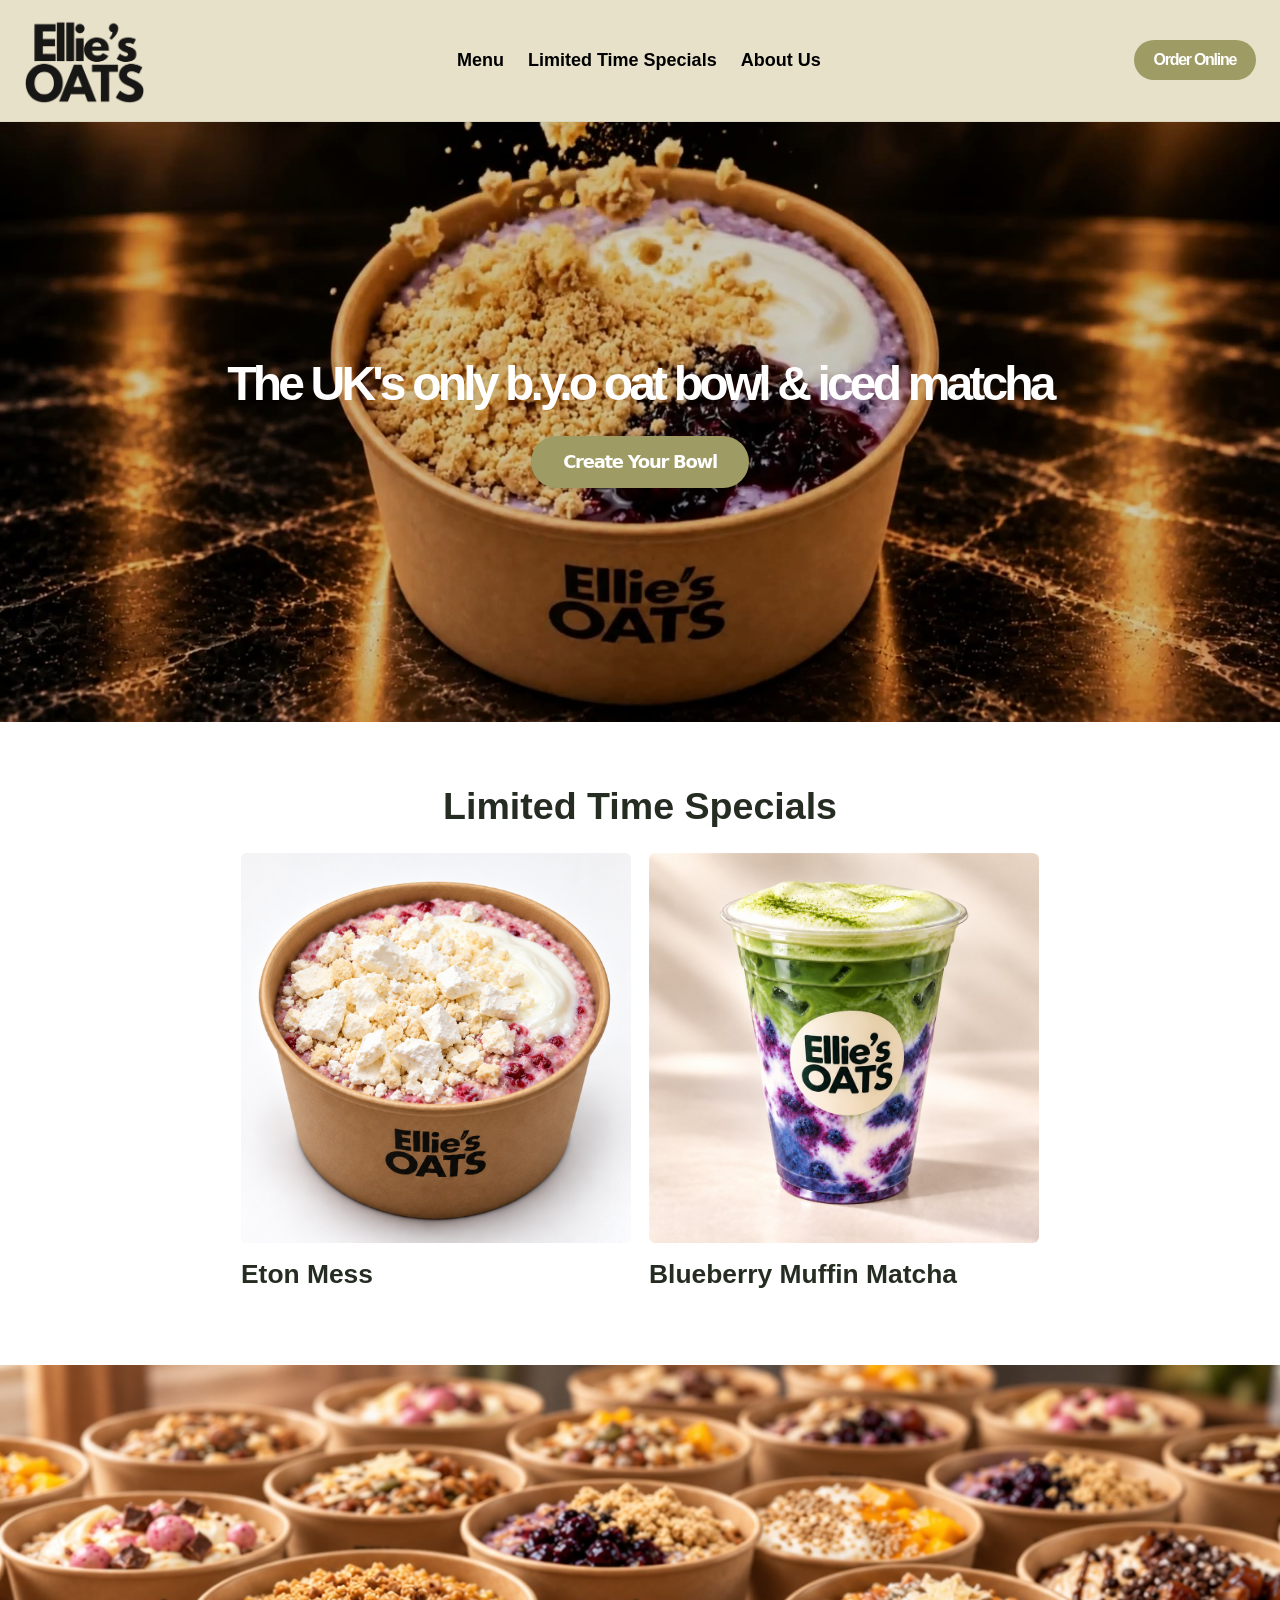
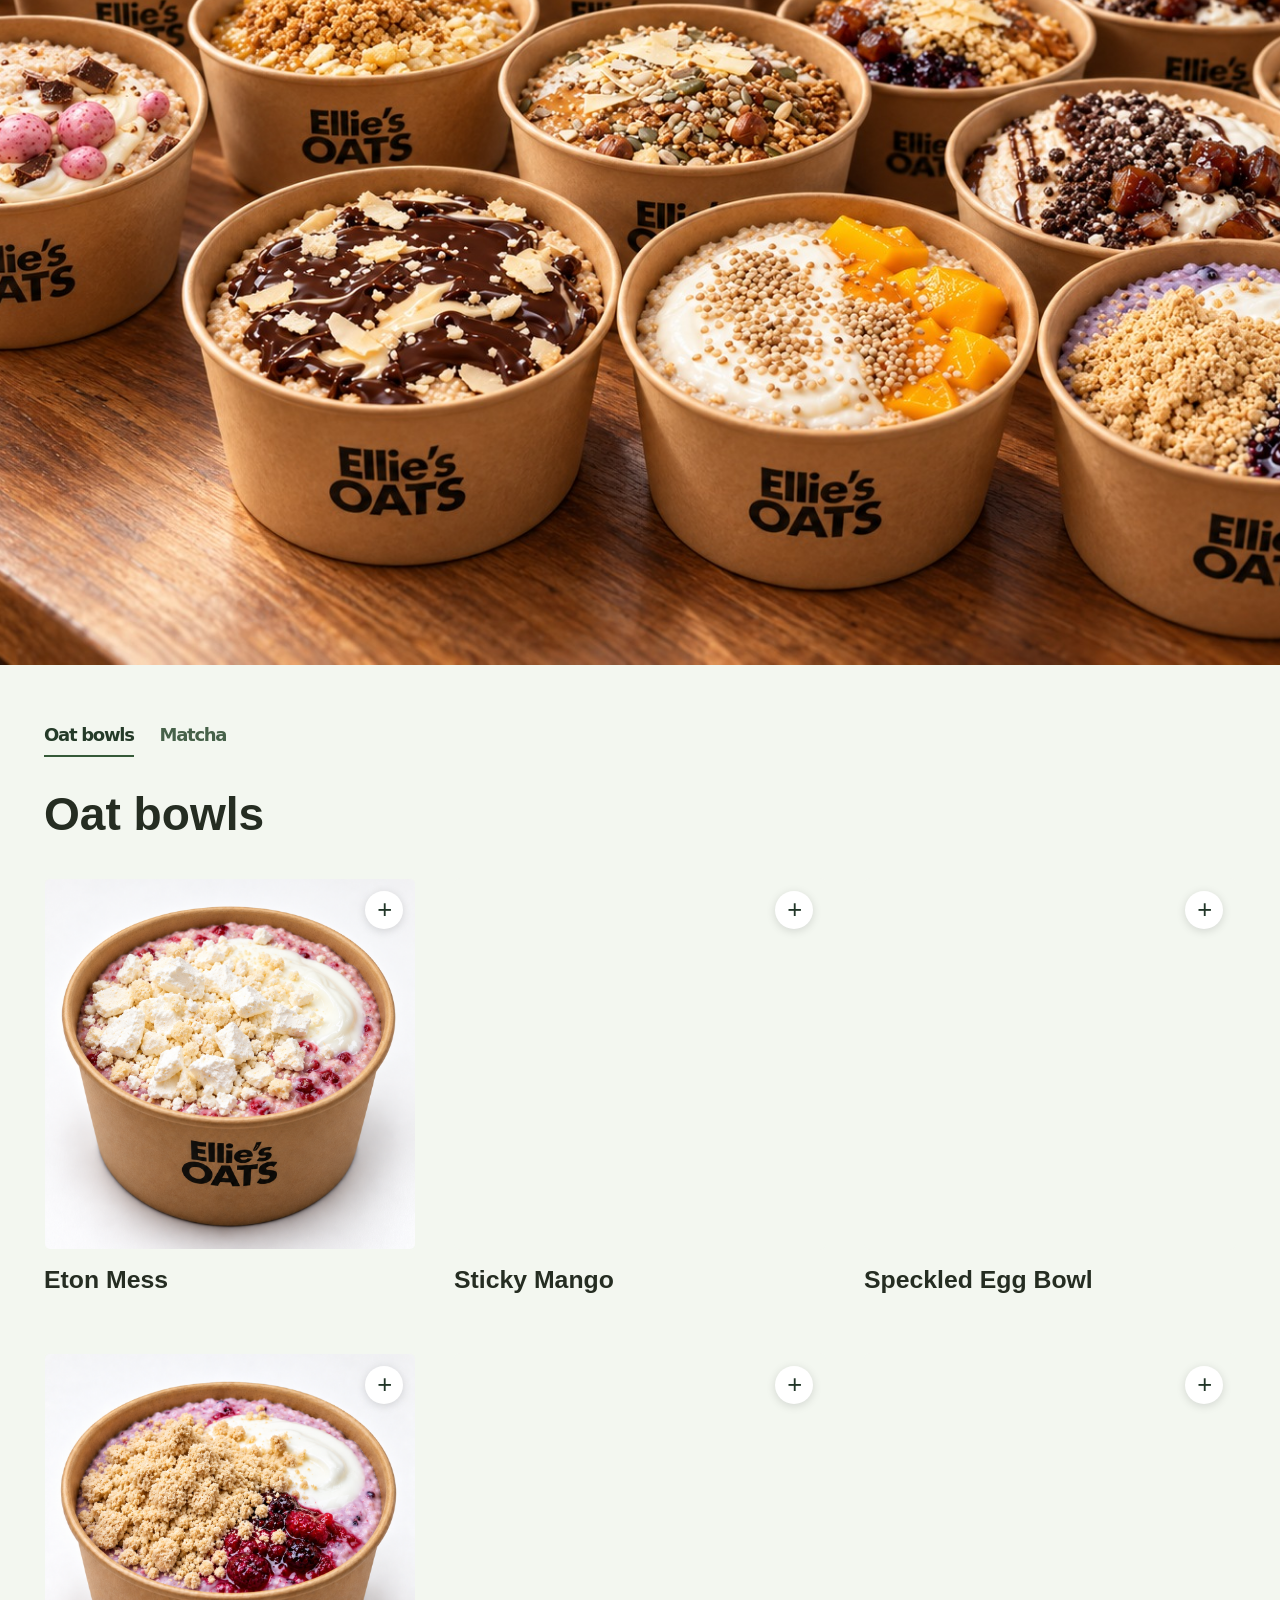
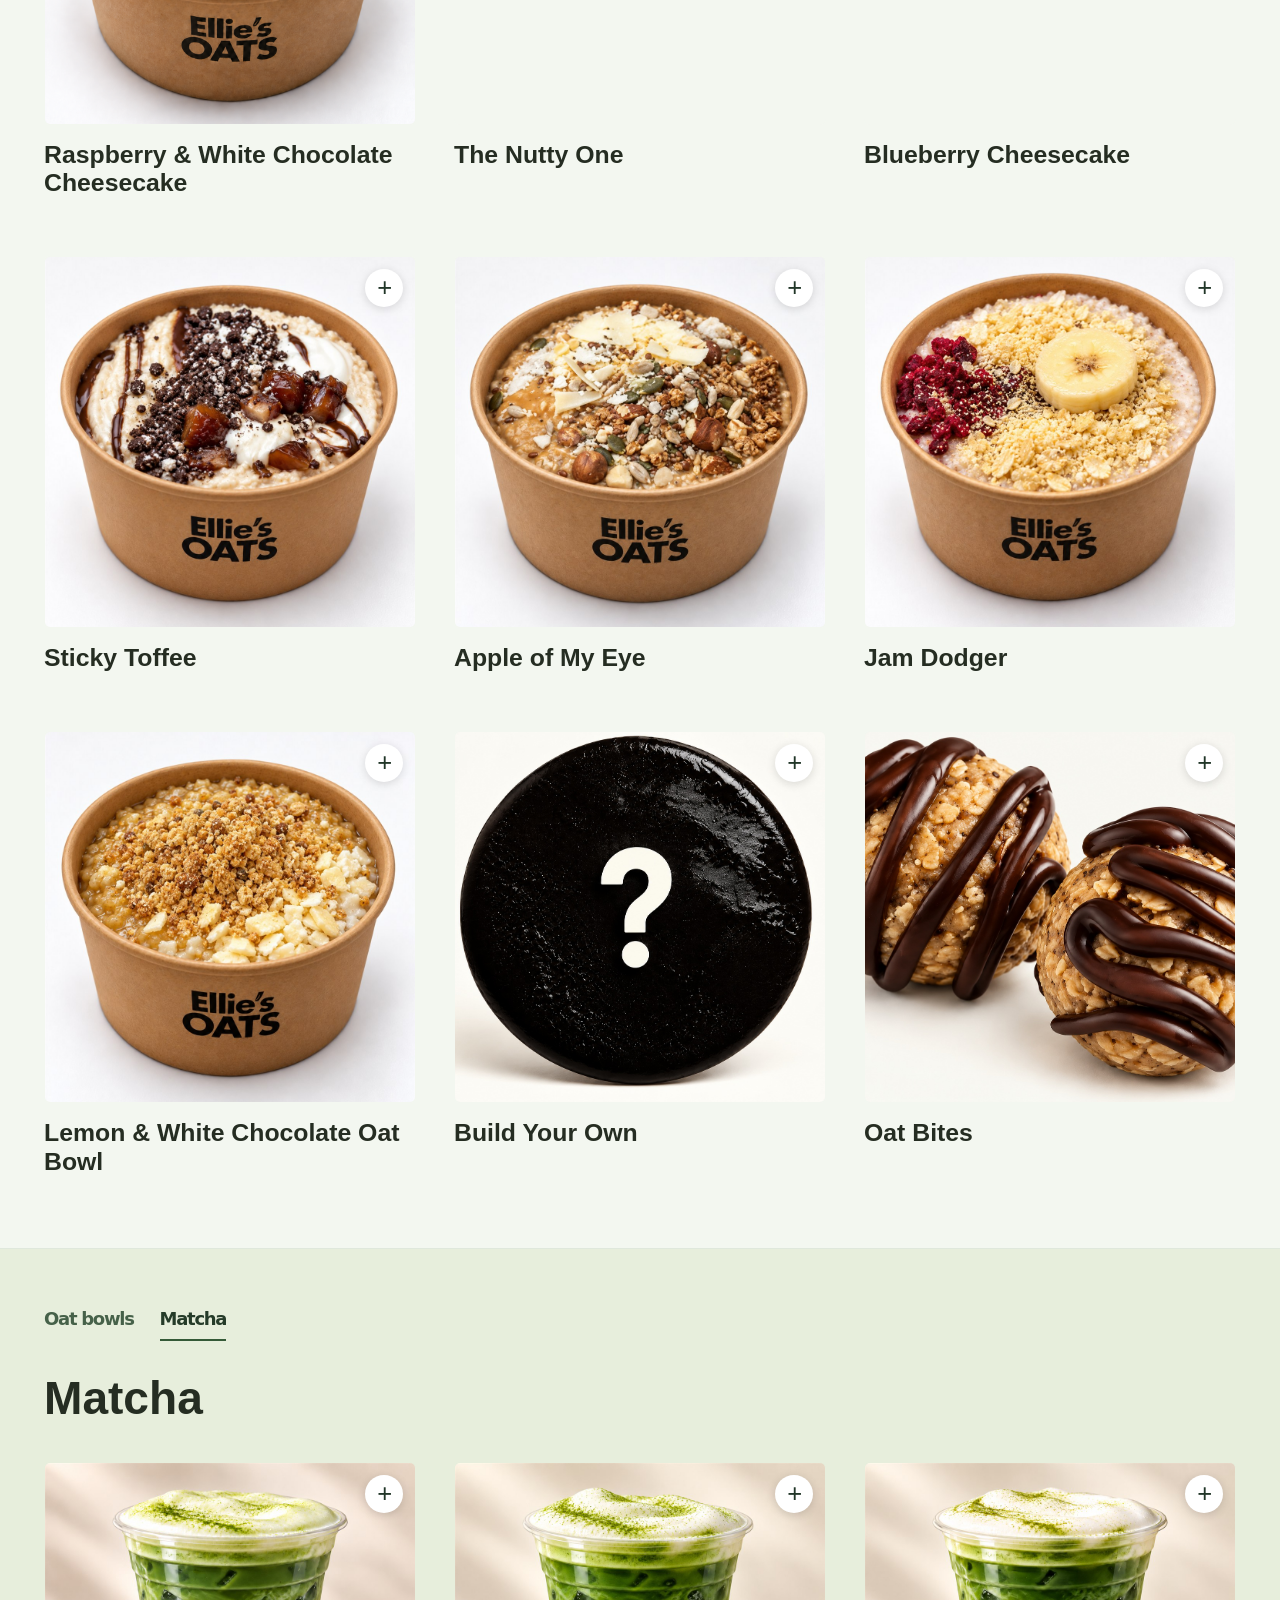
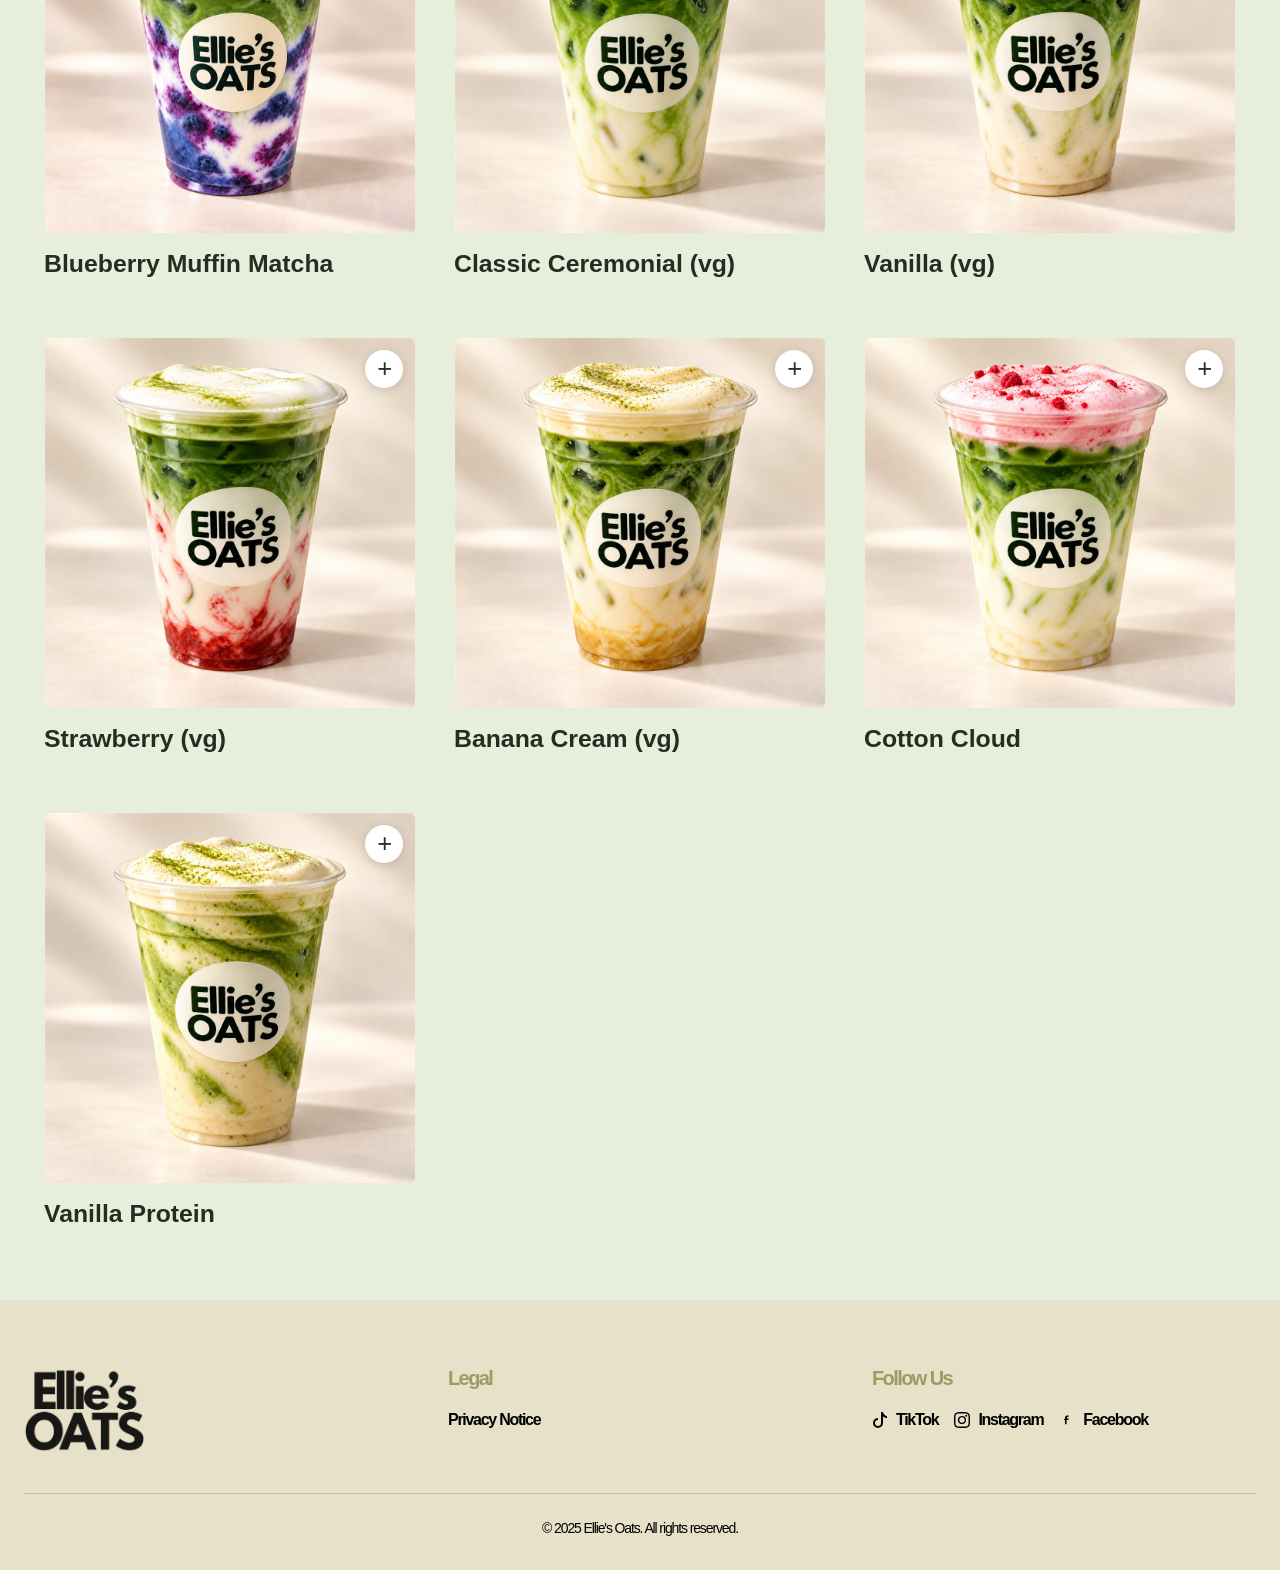
==== commit ae0b252c: "Show menu photos with solid sharp edges" ====
--- a/index.html
+++ b/index.html
@@ -1,3 +1,3 @@
 <!DOCTYPE html>
 <!-- saved from url=(0029)https://www.elliesoats.co.uk/ -->
-<html lang="en"><head><meta http-equiv="Content-Type" content="text/html; charset=UTF-8"><link rel="preload" href="https://www.elliesoats.co.uk/_next/static/media/797e433ab948586e-s.p.29207c2f.woff2" as="font" crossorigin="" type="font/woff2"><link rel="preload" href="https://www.elliesoats.co.uk/_next/static/media/caa3a2e1cccd8315-s.p.3b6cae6d.woff2" as="font" crossorigin="" type="font/woff2"><link rel="preload" as="image"><link rel="stylesheet" href="./assets/site.css?v=3" data-precedence="next"><link rel="stylesheet" href="./saved-pages/Ellie's Oats Ltd_files/d37c65f9e38ab7b9.css" data-precedence="next"><link rel="stylesheet" href="./saved-pages/Ellie's Oats Ltd_files/3f925ad81a35459d.css" data-precedence="next"><link rel="preload" as="script" fetchpriority="low" href="./saved-pages/Ellie's Oats Ltd_files/11211aaabb2560be.js.download"><link rel="preload" href="./assets/menu/special-eton-mess.png" as="image"><link rel="preload" href="./assets/menu/special-blueberry-muffin-matcha.jpg" as="image"><link rel="preload" href="./saved-pages/Ellie's Oats Ltd_files/hero2.jpg" as="image"><link rel="preload" href="./saved-pages/Ellie's Oats Ltd_files/d37c65f9e38ab7b9.css" as="style"><link rel="preload" href="./saved-pages/Ellie's Oats Ltd_files/3f925ad81a35459d.css" as="style"><meta name="viewport" content="width=device-width, initial-scale=1"><title>Ellie's Oats Ltd</title><meta name="description" content="The UK's only b.y.o oat bowl &amp; iced matcha"><link rel="icon" href="https://www.elliesoats.co.uk/favicon.ico?favicon.ec887f7a.ico" sizes="256x222" type="image/x-icon"><link rel="stylesheet" href="./assets/menu-gallery.css?v=11"><link rel="stylesheet" href="./assets/reveal.css?v=1"></head><body class="geist_a71539c9-module__T19VSG__variable geist_mono_8d43a2aa-module__8Li5zG__variable antialiased"><!--$--><!--/$--><next-route-announcer style="position: absolute;"><template shadowrootmode="open"><div aria-live="assertive" id="__next-route-announcer__" role="alert" style="position: absolute; border: 0px; height: 1px; margin: -1px; padding: 0px; width: 1px; clip: rect(0px, 0px, 0px, 0px); overflow: hidden; white-space: nowrap; overflow-wrap: normal;"></div></template></next-route-announcer><div hidden=""></div><div class="min-h-screen font-sans"><header class="bg-brand-beige backdrop-blur sticky top-0 z-50 border-b border-black/5 py-4"><div class="container mx-auto flex flex-col md:flex-row items-center justify-between px-6 gap-4"><div class="flex justify-center md:justify-start items-center w-full md:w-auto mb-2 md:mb-0"><a class="cursor-pointer" href="index.html"><img alt="OAT &amp; MATCHA Logo" width="120" height="40" decoding="async" data-nimg="1" src="./saved-pages/Ellie's Oats Ltd_files/logo.png" style="color: transparent;"></a></div><nav class="w-full md:w-auto flex justify-center order-2 md:order-none"><ul class="flex gap-6 list-none font-brand"><li><a href="index.html#menu" class="font-medium hover:text-brand-green cursor-pointer">Menu</a></li><li><a class="font-medium hover:text-brand-green" href="about.html">About Us</a></li></ul></nav><div class="w-full md:w-auto flex justify-center md:justify-end order-3 md:order-none"><a href="order.html" class="bg-brand-green text-white px-5 py-2 rounded-full font-semibold hover:bg-brand-green-hover transition">Order Online</a></div></div></header><section class="w-full py-0 relative min-h-[400px] md:min-h-[600px] flex items-center justify-center overflow-hidden"><video class="absolute inset-0 w-full h-full object-cover z-0 hero-video" src="./assets/hero-video.mp4" autoplay="" loop="" muted="" playsinline="" preload="auto" poster="./assets/hero-poster.jpg"></video><div class="hero-overlay"></div><div class="hero-content"><h1 class="text-text-white">The UK's only b.y.o oat bowl &amp; iced matcha</h1><a href="order.html" class="bg-brand-green text-text-white px-8 py-3 rounded-full font-semibold text-lg shadow hover:bg-brand-green-hover transition">Create Your Bowl</a></div></section><section id="limited-time-specials" class="py-24 relative bg-background overflow-hidden"><div class="container mx-auto px-6"><h2 class="mb-12">Limited Time Specials</h2><div class="flex flex-col md:flex-row gap-4 justify-center specials-grid md:flex-nowrap md:overflow-x-auto" style="min-width: 0px;"><div class="special-card"><div class="special-card-image"><img alt="Eton Mess" src="./assets/menu/special-eton-mess.png"></div><div class="special-card-content"><h3 class="special-card-title">Eton Mess</h3></div></div><div class="special-card"><div class="special-card-image"><img alt="Blueberry Muffin Matcha" src="./assets/menu/special-blueberry-muffin-matcha.jpg"></div><div class="special-card-content"><h3 class="special-card-title">Blueberry Muffin Matcha</h3></div></div></div></div></section><div class="oat-bowls-banner" style="width: 100%; height: 100vh; height: 100svh; overflow: hidden;"><img alt="A selection of Ellie's Oats bowls with different toppings" src="./assets/oat-bowls-banner.jpg" loading="lazy" decoding="async" width="1672" height="941" style="display: block; width: 100%; height: 100%; object-fit: cover; object-position: center;"></div><section class="py-24 menu-section" id="menu"><div class="container mx-auto px-6"><h2 class="text-3xl md:text-4xl font-extrabold text-center mb-12 section-title tracking-tighter font-brand-tight">Menu &amp; Nutrition</h2><div class="grid grid-cols-1 md:grid-cols-2 gap-12 menu-grid"><div class="p-8 rounded-2xl bg-background shadow-lg menu-column"><h3 class="text-xl font-bold mb-6 text-brand-green pb-4 border-b border-brand-border font-brand">OAT BOWLS</h3><div class="menu-item py-4 border-b border-dashed last:border-b-0 flex items-center gap-4"><div class="shrink-0"><img alt="Blueberry Cheesecake" loading="lazy" width="72" height="72" decoding="async" data-nimg="1" class="rounded-xl object-cover" src="./saved-pages/Ellie's Oats Ltd_files/blueberry.png" style="color: transparent;"></div><div class="flex-1"><h4 class="text-2xl md:text-3xl font-extrabold mb-1 tracking-tighter text-left w-full font-brand-tight text-text-dark">Blueberry Cheesecake</h4><p class="italic text-base">Blueberry soaked oats. Topped with a cheesecake drizzle, blueberry compote &amp; biscuit crumble</p><p class="mt-1 text-xs text-zinc-500 font-medium tracking-wide">Kcal: 508 &nbsp;·&nbsp; P: 24g &nbsp;·&nbsp; C: 60g &nbsp;·&nbsp; F: 18g</p></div></div><div class="menu-item py-4 border-b border-dashed last:border-b-0 flex items-center gap-4"><div class="shrink-0"><img alt="Sticky Toffee" loading="lazy" width="72" height="72" decoding="async" data-nimg="1" class="rounded-xl object-cover" src="./saved-pages/Ellie's Oats Ltd_files/sticky-toffee.png" style="color: transparent;"></div><div class="flex-1"><h4 class="text-2xl md:text-3xl font-extrabold mb-1 tracking-tighter text-left w-full font-brand-tight text-text-dark">Sticky Toffee</h4><p class="italic text-base">Date soaked oats, made with oat milk &amp; Greek yoghurt. Topped with banana, cacao nibs, greek yoghurt &amp; chopped dates.</p><p class="mt-1 text-xs text-zinc-500 font-medium tracking-wide">Kcal: 464 &nbsp;·&nbsp; P: 17g &nbsp;·&nbsp; C: 76g &nbsp;·&nbsp; F: 7g</p></div></div><div class="menu-item py-4 border-b border-dashed last:border-b-0 flex items-center gap-4"><div class="shrink-0"><img alt="Apple of My Eye" loading="lazy" width="72" height="72" decoding="async" data-nimg="1" class="rounded-xl object-cover" src="./saved-pages/Ellie's Oats Ltd_files/apple-of-my-eye.png" style="color: transparent;"></div><div class="flex-1"><h4 class="text-2xl md:text-3xl font-extrabold mb-1 tracking-tighter text-left w-full font-brand-tight text-text-dark">Apple of My Eye</h4><p class="italic text-base">Apple &amp; cinnamon soaked oats made with oat milk &amp; Greek yoghurt. Topped with sliced apple, peanut butter, homemade granola &amp; mixed seeds.</p><p class="mt-1 text-xs text-zinc-500 font-medium tracking-wide">Kcal: 550 &nbsp;·&nbsp; P: 23g &nbsp;·&nbsp; C: 67g &nbsp;·&nbsp; F: 20g</p></div></div><div class="menu-item py-4 border-b border-dashed last:border-b-0 flex items-center gap-4"><div class="shrink-0"><img alt="Jam Dodger" loading="lazy" width="72" height="72" decoding="async" data-nimg="1" class="rounded-xl object-cover" src="./saved-pages/Ellie's Oats Ltd_files/jam-dodger.png" style="color: transparent;"></div><div class="flex-1"><h4 class="text-2xl md:text-3xl font-extrabold mb-1 tracking-tighter text-left w-full font-brand-tight text-text-dark">Jam Dodger</h4><p class="italic text-base">Raspberry-soaked oats. Topped with raspberry jam, shortbread crumble and a min jam dodger biscuit</p><p class="mt-1 text-xs text-zinc-500 font-medium tracking-wide">Kcal: 548 &nbsp;·&nbsp; P: 17g &nbsp;·&nbsp; C: 81g &nbsp;·&nbsp; F: 15g</p></div></div><div class="menu-item py-4 border-b border-dashed last:border-b-0 flex items-center gap-4"><div class="shrink-0"><img alt="Lemon &amp; White Chocolate Oat Bowl" loading="lazy" width="72" height="72" decoding="async" data-nimg="1" class="rounded-xl object-cover" src="./saved-pages/Ellie's Oats Ltd_files/monthly-special-june.png" style="color: transparent;"></div><div class="flex-1"><h4 class="text-2xl md:text-3xl font-extrabold mb-1 tracking-tighter text-left w-full font-brand-tight text-text-dark">Lemon &amp; White Chocolate Oat Bowl</h4><p class="italic text-base">Lemon &amp; white chocolate soaked oats mixed with chia seeds. Topped with protein yoghurt, white chocolate drops, crumbled biscuit &amp; lemon drizzle.</p><p class="mt-1 text-xs text-zinc-500 font-medium tracking-wide">Kcal: 524 &nbsp;·&nbsp; P: 27g &nbsp;·&nbsp; C: 57g &nbsp;·&nbsp; F: 19g</p></div></div><div class="menu-item py-4 border-b border-dashed last:border-b-0 flex items-center gap-4"><div class="shrink-0"><img alt="The Nutty One" loading="lazy" width="72" height="72" decoding="async" data-nimg="1" class="rounded-xl object-cover" src="./saved-pages/Ellie's Oats Ltd_files/monthly-special-september.png" style="color: transparent;"></div><div class="flex-1"><h4 class="text-2xl md:text-3xl font-extrabold mb-1 tracking-tighter text-left w-full font-brand-tight text-text-dark">The Nutty One</h4><p class="italic text-base">Peanut flavoured oats soaked in oat milk, Greek yoghurt &amp; chia seeds. Topped with a yoghurt layer, crushed peanuts and a dark chocolate roof.</p><p class="mt-1 text-xs text-zinc-500 font-medium tracking-wide">Kcal: 487 &nbsp;·&nbsp; P: 27g &nbsp;·&nbsp; C: 46g &nbsp;·&nbsp; F: 17g</p></div></div><div class="menu-item py-4 border-b border-dashed last:border-b-0 flex items-center gap-4"><div class="shrink-0"><img alt="Eton Mess" loading="lazy" width="72" height="72" decoding="async" data-nimg="1" class="rounded-xl object-cover" src="./saved-pages/Ellie's Oats Ltd_files/monthly-special-october(1).png" style="color: transparent;"></div><div class="flex-1"><h4 class="text-2xl md:text-3xl font-extrabold mb-1 tracking-tighter text-left w-full font-brand-tight text-text-dark">Eton Mess</h4><p class="italic text-base">Oats soaked in low-fat Greek yoghurt, strawberries, white chocolate flavouring &amp; low-fat soft cheese. Topped with a meringue crumble.</p><p class="mt-1 text-xs text-zinc-500 font-medium tracking-wide">Kcal: 450 &nbsp;·&nbsp; P: 23g &nbsp;·&nbsp; C: 54g &nbsp;·&nbsp; F: 15g</p></div></div><div class="menu-item py-4 border-b border-dashed last:border-b-0 flex items-center gap-4"><div class="shrink-0"><img alt="Sticky Mango" loading="lazy" width="72" height="72" decoding="async" data-nimg="1" class="rounded-xl object-cover" src="./saved-pages/Ellie's Oats Ltd_files/sticky-mango.png" style="color: transparent;"></div><div class="flex-1"><h4 class="text-2xl md:text-3xl font-extrabold mb-1 tracking-tighter text-left w-full font-brand-tight text-text-dark">Sticky Mango</h4><p class="italic text-base">Mango &amp; coconut soaked oats mixed with chia seeds. Topped with coconut yoghurt, mango pieces &amp; sesame seeds.</p><p class="mt-1 text-xs text-zinc-500 font-medium tracking-wide">Kcal: 476 &nbsp;·&nbsp; P: 24g &nbsp;·&nbsp; C: 58g &nbsp;·&nbsp; F: 15g</p></div></div><div class="menu-item py-4 border-b border-dashed last:border-b-0 flex items-center gap-4"><div class="shrink-0"><img alt="Speckled Egg Bowl" loading="lazy" width="72" height="72" decoding="async" data-nimg="1" class="rounded-xl object-cover" src="./saved-pages/Ellie's Oats Ltd_files/exclusive-june.png" style="color: transparent;"></div><div class="flex-1"><h4 class="text-2xl md:text-3xl font-extrabold mb-1 tracking-tighter text-left w-full font-brand-tight text-text-dark">Speckled Egg Bowl</h4><p class="italic text-base">White chocolate flavoured oats soaked in Greek yoghurt, oat milk &amp; crushed speckled eggs. Topped with a white chocolate protein layer and a sprinkle of speckled eggs.</p><p class="mt-1 text-xs text-zinc-500 font-medium tracking-wide">Kcal: 563 &nbsp;·&nbsp; P: 27g &nbsp;·&nbsp; C: 67g &nbsp;·&nbsp; F: 20g</p></div></div><div class="menu-item py-4 border-b border-dashed last:border-b-0 flex items-center gap-4"><div class="shrink-0"><img alt="Raspberry &amp; White Chocolate Cheesecake" loading="lazy" width="72" height="72" decoding="async" data-nimg="1" class="rounded-xl object-cover" src="./saved-pages/Ellie's Oats Ltd_files/exclusive-april.png" style="color: transparent;"></div><div class="flex-1"><h4 class="text-2xl md:text-3xl font-extrabold mb-1 tracking-tighter text-left w-full font-brand-tight text-text-dark">Raspberry &amp; White Chocolate Cheesecake</h4><p class="italic text-base">Fuelling your day with 24g of protein - oats soaked in Greek yoghurt, raspberries, white chocolate flavouring &amp; low-fat soft cheese. Topped with a biscuit crumble.</p><p class="mt-1 text-xs text-zinc-500 font-medium tracking-wide">Kcal: 501 &nbsp;·&nbsp; P: 24g &nbsp;·&nbsp; C: 57g &nbsp;·&nbsp; F: 18g</p></div></div><div class="menu-item py-4 border-b border-dashed last:border-b-0 flex items-center gap-4"><div class="shrink-0"><img alt="Build Your Own" loading="lazy" width="72" height="72" decoding="async" data-nimg="1" class="rounded-xl object-cover" src="./saved-pages/Ellie's Oats Ltd_files/byob.png" style="color: transparent;"></div><div class="flex-1"><h4 class="text-2xl md:text-3xl font-extrabold mb-1 tracking-tighter text-left w-full font-brand-tight text-text-dark">Build Your Own</h4><p class="italic text-base">Create your perfect bowl! Choose your base and pick 4 toppings. Extra toppings available for £1 each.</p><p class="mt-1 text-xs text-zinc-500 font-medium tracking-wide">Kcal: 309 &nbsp;·&nbsp; P: 17g &nbsp;·&nbsp; C: 44g &nbsp;·&nbsp; F: 6g</p></div></div><div class="menu-item py-4 border-b border-dashed last:border-b-0 flex items-center gap-4"><div class="shrink-0"><img alt="Oat Bites" loading="lazy" width="72" height="72" decoding="async" data-nimg="1" class="rounded-xl object-cover" src="./saved-pages/Ellie's Oats Ltd_files/oat-bites.png" style="color: transparent;"></div><div class="flex-1"><h4 class="text-2xl md:text-3xl font-extrabold mb-1 tracking-tighter text-left w-full font-brand-tight text-text-dark">Oat Bites</h4><p class="italic text-base">Oats mixed with peanut butter, chia seeds, dates and honey. Topped with dark chocolate.</p><p class="mt-1 text-xs text-zinc-500 font-medium tracking-wide">Kcal: 223 &nbsp;·&nbsp; P: 16g &nbsp;·&nbsp; C: 19g &nbsp;·&nbsp; F: 8g</p></div></div></div><div class="p-8 rounded-2xl bg-background shadow-lg menu-column"><h3 class="text-xl font-bold mb-6 text-brand-green pb-4 border-b border-brand-border font-brand">MATCHA MENU</h3><div class="menu-item py-4 border-b border-dashed last:border-b-0 flex items-center gap-4"><div class="flex-1"><h4 class="text-2xl md:text-3xl font-extrabold mb-1 tracking-tighter text-left w-full font-brand-tight text-text-dark">Blueberry Muffin Matcha</h4><p class="italic text-base">Blueberry &amp; vanilla base, topped with ceremonial matcha.</p></div></div><div class="menu-item py-4 border-b border-dashed last:border-b-0 flex items-center gap-4"><div class="flex-1"><h4 class="text-2xl md:text-3xl font-extrabold mb-1 tracking-tighter text-left w-full font-brand-tight text-text-dark">Classic Ceremonial (vg)</h4><p class="italic text-base"></p></div></div><div class="menu-item py-4 border-b border-dashed last:border-b-0 flex items-center gap-4"><div class="flex-1"><h4 class="text-2xl md:text-3xl font-extrabold mb-1 tracking-tighter text-left w-full font-brand-tight text-text-dark">Vanilla (vg)</h4><p class="italic text-base"></p></div></div><div class="menu-item py-4 border-b border-dashed last:border-b-0 flex items-center gap-4"><div class="flex-1"><h4 class="text-2xl md:text-3xl font-extrabold mb-1 tracking-tighter text-left w-full font-brand-tight text-text-dark">Strawberry (vg)</h4><p class="italic text-base"></p></div></div><div class="menu-item py-4 border-b border-dashed last:border-b-0 flex items-center gap-4"><div class="flex-1"><h4 class="text-2xl md:text-3xl font-extrabold mb-1 tracking-tighter text-left w-full font-brand-tight text-text-dark">Banana Cream (vg)</h4><p class="italic text-base">Banana matcha, banana cold foam</p></div></div><div class="menu-item py-4 border-b border-dashed last:border-b-0 flex items-center gap-4"><div class="flex-1"><h4 class="text-2xl md:text-3xl font-extrabold mb-1 tracking-tighter text-left w-full font-brand-tight text-text-dark">Cotton Cloud</h4><p class="italic text-base">White chocolate matcha, raspberry cold foam</p></div></div><div class="menu-item py-4 border-b border-dashed last:border-b-0 flex items-center gap-4"><div class="flex-1"><h4 class="text-2xl md:text-3xl font-extrabold mb-1 tracking-tighter text-left w-full font-brand-tight text-text-dark">Vanilla Protein</h4><p class="italic text-base">Vegan protein shake with a serving of matcha</p></div></div></div></div></div></section><footer class="bg-brand-footer text-black pt-16 pb-8"><div class="container mx-auto px-6"><div class="grid grid-cols-1 md:grid-cols-3 gap-10 footer-content mb-10"><div class="footer-section flex flex-col items-start"><img alt="OAT &amp; MATCHA Logo" width="120" height="40" decoding="async" data-nimg="1" src="./saved-pages/Ellie's Oats Ltd_files/logo.png" style="color: transparent;"></div><div class="footer-section flex flex-col items-start"><h3 class="mb-4 text-xl font-bold font-brand" style="color: var(--brand-green);">Legal</h3><a href="privacy.html" class="text-black hover:text-brand-green transition font-semibold font-brand">Privacy Notice</a></div><div class="footer-section flex flex-col items-start"><h3 class="mb-4 text-xl font-bold font-brand" style="color: var(--brand-green);">Follow Us</h3><div class="flex gap-4 font-brand"><a href="https://www.tiktok.com/@ellies.oats" target="_blank" rel="noopener noreferrer" class="flex items-center gap-2 text-black hover:text-brand-green transition font-semibold"><svg xmlns="http://www.w3.org/2000/svg" width="16" height="16" fill="currentColor" class="bi bi-tiktok" viewBox="0 0 16 16"><path d="M9 0h1.98c.144.715.54 1.617 1.235 2.512C12.895 3.389 13.797 4 15 4v2c-1.753 0-3.07-.814-4-1.829V11a5 5 0 1 1-5-5v2a3 3 0 1 0 3 3z"></path></svg>TikTok</a><a href="https://www.instagram.com/ellies.oats" target="_blank" rel="noopener noreferrer" class="flex items-center gap-2 text-black hover:text-brand-green transition font-semibold"><svg xmlns="http://www.w3.org/2000/svg" width="16" height="16" fill="currentColor" class="bi bi-instagram" viewBox="0 0 16 16"><path d="M8 0C5.829 0 5.556.01 4.703.048 3.85.088 3.269.222 2.76.42a3.9 3.9 0 0 0-1.417.923A3.9 3.9 0 0 0 .42 2.76C.222 3.268.087 3.85.048 4.7.01 5.555 0 5.827 0 8.001c0 2.172.01 2.444.048 3.297.04.852.174 1.433.372 1.942.205.526.478.972.923 1.417.444.445.89.719 1.416.923.51.198 1.09.333 1.942.372C5.555 15.99 5.827 16 8 16s2.444-.01 3.298-.048c.851-.04 1.434-.174 1.943-.372a3.9 3.9 0 0 0 1.416-.923c.445-.445.718-.891.923-1.417.197-.509.332-1.09.372-1.942C15.99 10.445 16 10.173 16 8s-.01-2.445-.048-3.299c-.04-.851-.175-1.433-.372-1.941a3.9 3.9 0 0 0-.923-1.417A3.9 3.9 0 0 0 13.24.42c-.51-.198-1.092-.333-1.943-.372C10.443.01 10.172 0 7.998 0zm-.717 1.442h.718c2.136 0 2.389.007 3.232.046.78.035 1.204.166 1.486.275.373.145.64.319.92.599s.453.546.598.92c.11.281.24.705.275 1.485.039.843.047 1.096.047 3.231s-.008 2.389-.047 3.232c-.035.78-.166 1.203-.275 1.485a2.5 2.5 0 0 1-.599.919c-.28.28-.546.453-.92.598-.28.11-.704.24-1.485.276-.843.038-1.096.047-3.232.047s-2.39-.009-3.233-.047c-.78-.036-1.203-.166-1.485-.276a2.5 2.5 0 0 1-.92-.598 2.5 2.5 0 0 1-.6-.92c-.109-.281-.24-.705-.275-1.485-.038-.843-.046-1.096-.046-3.233s.008-2.388.046-3.231c.036-.78.166-1.204.276-1.486.145-.373.319-.64.599-.92s.546-.453.92-.598c.282-.11.705-.24 1.485-.276.738-.034 1.024-.044 2.515-.045zm4.988 1.328a.96.96 0 1 0 0 1.92.96.96 0 0 0 0-1.92m-4.27 1.122a4.109 4.109 0 1 0 0 8.217 4.109 4.109 0 0 0 0-8.217m0 1.441a2.667 2.667 0 1 1 0 5.334 2.667 2.667 0 0 1 0-5.334"></path></svg>Instagram</a><a href="https://m.facebook.com/profile.php?id=61577992477386" target="_blank" rel="noopener noreferrer" class="flex items-center gap-2 text-black hover:text-brand-green transition font-semibold"><svg xmlns="http://www.w3.org/2000/svg" width="16" height="16" fill="currentColor" class="bi bi-facebook" viewBox="0 0 16 16"><path d="M8.94 8.116H7.56v4.156H6V8.116H5V6.88h1v-1.06c0-.888.456-2.32 2.26-2.32h1.46v1.236h-1c-.298 0-.714.146-.714.774v.87h1.715l-.224 1.236z"></path></svg>Facebook</a></div></div></div><div class="border-t border-brand-border-light pt-6 text-center text-black text-sm copyright font-brand">© 2025 Ellie's Oats. All rights reserved.</div></div></footer></div><script src="./assets/menu-gallery.js?v=3" defer></script><script src="./assets/specials-gallery.js?v=2" defer></script><script src="./assets/reveal.js?v=1" defer></script></body></html>
+<html lang="en"><head><meta http-equiv="Content-Type" content="text/html; charset=UTF-8"><link rel="preload" href="https://www.elliesoats.co.uk/_next/static/media/797e433ab948586e-s.p.29207c2f.woff2" as="font" crossorigin="" type="font/woff2"><link rel="preload" href="https://www.elliesoats.co.uk/_next/static/media/caa3a2e1cccd8315-s.p.3b6cae6d.woff2" as="font" crossorigin="" type="font/woff2"><link rel="preload" as="image"><link rel="stylesheet" href="./assets/site.css?v=3" data-precedence="next"><link rel="stylesheet" href="./saved-pages/Ellie's Oats Ltd_files/d37c65f9e38ab7b9.css" data-precedence="next"><link rel="stylesheet" href="./saved-pages/Ellie's Oats Ltd_files/3f925ad81a35459d.css" data-precedence="next"><link rel="preload" as="script" fetchpriority="low" href="./saved-pages/Ellie's Oats Ltd_files/11211aaabb2560be.js.download"><link rel="preload" href="./assets/menu/special-eton-mess.png" as="image"><link rel="preload" href="./assets/menu/special-blueberry-muffin-matcha.jpg" as="image"><link rel="preload" href="./saved-pages/Ellie's Oats Ltd_files/hero2.jpg" as="image"><link rel="preload" href="./saved-pages/Ellie's Oats Ltd_files/d37c65f9e38ab7b9.css" as="style"><link rel="preload" href="./saved-pages/Ellie's Oats Ltd_files/3f925ad81a35459d.css" as="style"><meta name="viewport" content="width=device-width, initial-scale=1"><title>Ellie's Oats Ltd</title><meta name="description" content="The UK's only b.y.o oat bowl &amp; iced matcha"><link rel="icon" href="https://www.elliesoats.co.uk/favicon.ico?favicon.ec887f7a.ico" sizes="256x222" type="image/x-icon"><link rel="stylesheet" href="./assets/menu-gallery.css?v=13"><link rel="stylesheet" href="./assets/reveal.css?v=1"></head><body class="geist_a71539c9-module__T19VSG__variable geist_mono_8d43a2aa-module__8Li5zG__variable antialiased"><!--$--><!--/$--><next-route-announcer style="position: absolute;"><template shadowrootmode="open"><div aria-live="assertive" id="__next-route-announcer__" role="alert" style="position: absolute; border: 0px; height: 1px; margin: -1px; padding: 0px; width: 1px; clip: rect(0px, 0px, 0px, 0px); overflow: hidden; white-space: nowrap; overflow-wrap: normal;"></div></template></next-route-announcer><div hidden=""></div><div class="min-h-screen font-sans"><header class="bg-brand-beige backdrop-blur sticky top-0 z-50 border-b border-black/5 py-4"><div class="container mx-auto flex flex-col md:flex-row items-center justify-between px-6 gap-4"><div class="flex justify-center md:justify-start items-center w-full md:w-auto mb-2 md:mb-0"><a class="cursor-pointer" href="index.html"><img alt="OAT &amp; MATCHA Logo" width="120" height="40" decoding="async" data-nimg="1" src="./saved-pages/Ellie's Oats Ltd_files/logo.png" style="color: transparent;"></a></div><nav class="w-full md:w-auto flex justify-center order-2 md:order-none"><ul class="flex gap-6 list-none font-brand"><li><a href="index.html#menu" class="font-medium hover:text-brand-green cursor-pointer">Menu</a></li><li><a class="font-medium hover:text-brand-green" href="about.html">About Us</a></li></ul></nav><div class="w-full md:w-auto flex justify-center md:justify-end order-3 md:order-none"><a href="order.html" class="bg-brand-green text-white px-5 py-2 rounded-full font-semibold hover:bg-brand-green-hover transition">Order Online</a></div></div></header><section class="w-full py-0 relative min-h-[400px] md:min-h-[600px] flex items-center justify-center overflow-hidden"><video class="absolute inset-0 w-full h-full object-cover z-0 hero-video" src="./assets/hero-video.mp4" autoplay="" loop="" muted="" playsinline="" preload="auto" poster="./assets/hero-poster.jpg"></video><div class="hero-overlay"></div><div class="hero-content"><h1 class="text-text-white">The UK's only b.y.o oat bowl &amp; iced matcha</h1><a href="order.html" class="bg-brand-green text-text-white px-8 py-3 rounded-full font-semibold text-lg shadow hover:bg-brand-green-hover transition">Create Your Bowl</a></div></section><section id="limited-time-specials" class="py-24 relative bg-background overflow-hidden"><div class="container mx-auto px-6"><h2 class="mb-12">Limited Time Specials</h2><div class="flex flex-col md:flex-row gap-4 justify-center specials-grid md:flex-nowrap md:overflow-x-auto" style="min-width: 0px;"><div class="special-card"><div class="special-card-image"><img alt="Eton Mess" src="./assets/menu/special-eton-mess.png"></div><div class="special-card-content"><h3 class="special-card-title">Eton Mess</h3></div></div><div class="special-card"><div class="special-card-image"><img alt="Blueberry Muffin Matcha" src="./assets/menu/special-blueberry-muffin-matcha.jpg"></div><div class="special-card-content"><h3 class="special-card-title">Blueberry Muffin Matcha</h3></div></div></div></div></section><div class="oat-bowls-banner" style="width: 100%; height: 100vh; height: 100svh; overflow: hidden;"><img alt="A selection of Ellie's Oats bowls with different toppings" src="./assets/oat-bowls-banner.jpg" loading="lazy" decoding="async" width="1672" height="941" style="display: block; width: 100%; height: 100%; object-fit: cover; object-position: center;"></div><section class="py-24 menu-section" id="menu"><div class="container mx-auto px-6"><h2 class="text-3xl md:text-4xl font-extrabold text-center mb-12 section-title tracking-tighter font-brand-tight">Menu &amp; Nutrition</h2><div class="grid grid-cols-1 md:grid-cols-2 gap-12 menu-grid"><div class="p-8 rounded-2xl bg-background shadow-lg menu-column"><h3 class="text-xl font-bold mb-6 text-brand-green pb-4 border-b border-brand-border font-brand">OAT BOWLS</h3><div class="menu-item py-4 border-b border-dashed last:border-b-0 flex items-center gap-4"><div class="shrink-0"><img alt="Blueberry Cheesecake" loading="lazy" width="72" height="72" decoding="async" data-nimg="1" class="rounded-xl object-cover" src="./saved-pages/Ellie's Oats Ltd_files/blueberry.png" style="color: transparent;"></div><div class="flex-1"><h4 class="text-2xl md:text-3xl font-extrabold mb-1 tracking-tighter text-left w-full font-brand-tight text-text-dark">Blueberry Cheesecake</h4><p class="italic text-base">Blueberry soaked oats. Topped with a cheesecake drizzle, blueberry compote &amp; biscuit crumble</p><p class="mt-1 text-xs text-zinc-500 font-medium tracking-wide">Kcal: 508 &nbsp;·&nbsp; P: 24g &nbsp;·&nbsp; C: 60g &nbsp;·&nbsp; F: 18g</p></div></div><div class="menu-item py-4 border-b border-dashed last:border-b-0 flex items-center gap-4"><div class="shrink-0"><img alt="Sticky Toffee" loading="lazy" width="72" height="72" decoding="async" data-nimg="1" class="rounded-xl object-cover" src="./saved-pages/Ellie's Oats Ltd_files/sticky-toffee.png" style="color: transparent;"></div><div class="flex-1"><h4 class="text-2xl md:text-3xl font-extrabold mb-1 tracking-tighter text-left w-full font-brand-tight text-text-dark">Sticky Toffee</h4><p class="italic text-base">Date soaked oats, made with oat milk &amp; Greek yoghurt. Topped with banana, cacao nibs, greek yoghurt &amp; chopped dates.</p><p class="mt-1 text-xs text-zinc-500 font-medium tracking-wide">Kcal: 464 &nbsp;·&nbsp; P: 17g &nbsp;·&nbsp; C: 76g &nbsp;·&nbsp; F: 7g</p></div></div><div class="menu-item py-4 border-b border-dashed last:border-b-0 flex items-center gap-4"><div class="shrink-0"><img alt="Apple of My Eye" loading="lazy" width="72" height="72" decoding="async" data-nimg="1" class="rounded-xl object-cover" src="./saved-pages/Ellie's Oats Ltd_files/apple-of-my-eye.png" style="color: transparent;"></div><div class="flex-1"><h4 class="text-2xl md:text-3xl font-extrabold mb-1 tracking-tighter text-left w-full font-brand-tight text-text-dark">Apple of My Eye</h4><p class="italic text-base">Apple &amp; cinnamon soaked oats made with oat milk &amp; Greek yoghurt. Topped with sliced apple, peanut butter, homemade granola &amp; mixed seeds.</p><p class="mt-1 text-xs text-zinc-500 font-medium tracking-wide">Kcal: 550 &nbsp;·&nbsp; P: 23g &nbsp;·&nbsp; C: 67g &nbsp;·&nbsp; F: 20g</p></div></div><div class="menu-item py-4 border-b border-dashed last:border-b-0 flex items-center gap-4"><div class="shrink-0"><img alt="Jam Dodger" loading="lazy" width="72" height="72" decoding="async" data-nimg="1" class="rounded-xl object-cover" src="./saved-pages/Ellie's Oats Ltd_files/jam-dodger.png" style="color: transparent;"></div><div class="flex-1"><h4 class="text-2xl md:text-3xl font-extrabold mb-1 tracking-tighter text-left w-full font-brand-tight text-text-dark">Jam Dodger</h4><p class="italic text-base">Raspberry-soaked oats. Topped with raspberry jam, shortbread crumble and a min jam dodger biscuit</p><p class="mt-1 text-xs text-zinc-500 font-medium tracking-wide">Kcal: 548 &nbsp;·&nbsp; P: 17g &nbsp;·&nbsp; C: 81g &nbsp;·&nbsp; F: 15g</p></div></div><div class="menu-item py-4 border-b border-dashed last:border-b-0 flex items-center gap-4"><div class="shrink-0"><img alt="Lemon &amp; White Chocolate Oat Bowl" loading="lazy" width="72" height="72" decoding="async" data-nimg="1" class="rounded-xl object-cover" src="./saved-pages/Ellie's Oats Ltd_files/monthly-special-june.png" style="color: transparent;"></div><div class="flex-1"><h4 class="text-2xl md:text-3xl font-extrabold mb-1 tracking-tighter text-left w-full font-brand-tight text-text-dark">Lemon &amp; White Chocolate Oat Bowl</h4><p class="italic text-base">Lemon &amp; white chocolate soaked oats mixed with chia seeds. Topped with protein yoghurt, white chocolate drops, crumbled biscuit &amp; lemon drizzle.</p><p class="mt-1 text-xs text-zinc-500 font-medium tracking-wide">Kcal: 524 &nbsp;·&nbsp; P: 27g &nbsp;·&nbsp; C: 57g &nbsp;·&nbsp; F: 19g</p></div></div><div class="menu-item py-4 border-b border-dashed last:border-b-0 flex items-center gap-4"><div class="shrink-0"><img alt="The Nutty One" loading="lazy" width="72" height="72" decoding="async" data-nimg="1" class="rounded-xl object-cover" src="./saved-pages/Ellie's Oats Ltd_files/monthly-special-september.png" style="color: transparent;"></div><div class="flex-1"><h4 class="text-2xl md:text-3xl font-extrabold mb-1 tracking-tighter text-left w-full font-brand-tight text-text-dark">The Nutty One</h4><p class="italic text-base">Peanut flavoured oats soaked in oat milk, Greek yoghurt &amp; chia seeds. Topped with a yoghurt layer, crushed peanuts and a dark chocolate roof.</p><p class="mt-1 text-xs text-zinc-500 font-medium tracking-wide">Kcal: 487 &nbsp;·&nbsp; P: 27g &nbsp;·&nbsp; C: 46g &nbsp;·&nbsp; F: 17g</p></div></div><div class="menu-item py-4 border-b border-dashed last:border-b-0 flex items-center gap-4"><div class="shrink-0"><img alt="Eton Mess" loading="lazy" width="72" height="72" decoding="async" data-nimg="1" class="rounded-xl object-cover" src="./saved-pages/Ellie's Oats Ltd_files/monthly-special-october(1).png" style="color: transparent;"></div><div class="flex-1"><h4 class="text-2xl md:text-3xl font-extrabold mb-1 tracking-tighter text-left w-full font-brand-tight text-text-dark">Eton Mess</h4><p class="italic text-base">Oats soaked in low-fat Greek yoghurt, strawberries, white chocolate flavouring &amp; low-fat soft cheese. Topped with a meringue crumble.</p><p class="mt-1 text-xs text-zinc-500 font-medium tracking-wide">Kcal: 450 &nbsp;·&nbsp; P: 23g &nbsp;·&nbsp; C: 54g &nbsp;·&nbsp; F: 15g</p></div></div><div class="menu-item py-4 border-b border-dashed last:border-b-0 flex items-center gap-4"><div class="shrink-0"><img alt="Sticky Mango" loading="lazy" width="72" height="72" decoding="async" data-nimg="1" class="rounded-xl object-cover" src="./saved-pages/Ellie's Oats Ltd_files/sticky-mango.png" style="color: transparent;"></div><div class="flex-1"><h4 class="text-2xl md:text-3xl font-extrabold mb-1 tracking-tighter text-left w-full font-brand-tight text-text-dark">Sticky Mango</h4><p class="italic text-base">Mango &amp; coconut soaked oats mixed with chia seeds. Topped with coconut yoghurt, mango pieces &amp; sesame seeds.</p><p class="mt-1 text-xs text-zinc-500 font-medium tracking-wide">Kcal: 476 &nbsp;·&nbsp; P: 24g &nbsp;·&nbsp; C: 58g &nbsp;·&nbsp; F: 15g</p></div></div><div class="menu-item py-4 border-b border-dashed last:border-b-0 flex items-center gap-4"><div class="shrink-0"><img alt="Speckled Egg Bowl" loading="lazy" width="72" height="72" decoding="async" data-nimg="1" class="rounded-xl object-cover" src="./saved-pages/Ellie's Oats Ltd_files/exclusive-june.png" style="color: transparent;"></div><div class="flex-1"><h4 class="text-2xl md:text-3xl font-extrabold mb-1 tracking-tighter text-left w-full font-brand-tight text-text-dark">Speckled Egg Bowl</h4><p class="italic text-base">White chocolate flavoured oats soaked in Greek yoghurt, oat milk &amp; crushed speckled eggs. Topped with a white chocolate protein layer and a sprinkle of speckled eggs.</p><p class="mt-1 text-xs text-zinc-500 font-medium tracking-wide">Kcal: 563 &nbsp;·&nbsp; P: 27g &nbsp;·&nbsp; C: 67g &nbsp;·&nbsp; F: 20g</p></div></div><div class="menu-item py-4 border-b border-dashed last:border-b-0 flex items-center gap-4"><div class="shrink-0"><img alt="Raspberry &amp; White Chocolate Cheesecake" loading="lazy" width="72" height="72" decoding="async" data-nimg="1" class="rounded-xl object-cover" src="./saved-pages/Ellie's Oats Ltd_files/exclusive-april.png" style="color: transparent;"></div><div class="flex-1"><h4 class="text-2xl md:text-3xl font-extrabold mb-1 tracking-tighter text-left w-full font-brand-tight text-text-dark">Raspberry &amp; White Chocolate Cheesecake</h4><p class="italic text-base">Fuelling your day with 24g of protein - oats soaked in Greek yoghurt, raspberries, white chocolate flavouring &amp; low-fat soft cheese. Topped with a biscuit crumble.</p><p class="mt-1 text-xs text-zinc-500 font-medium tracking-wide">Kcal: 501 &nbsp;·&nbsp; P: 24g &nbsp;·&nbsp; C: 57g &nbsp;·&nbsp; F: 18g</p></div></div><div class="menu-item py-4 border-b border-dashed last:border-b-0 flex items-center gap-4"><div class="shrink-0"><img alt="Build Your Own" loading="lazy" width="72" height="72" decoding="async" data-nimg="1" class="rounded-xl object-cover" src="./saved-pages/Ellie's Oats Ltd_files/byob.png" style="color: transparent;"></div><div class="flex-1"><h4 class="text-2xl md:text-3xl font-extrabold mb-1 tracking-tighter text-left w-full font-brand-tight text-text-dark">Build Your Own</h4><p class="italic text-base">Create your perfect bowl! Choose your base and pick 4 toppings. Extra toppings available for £1 each.</p><p class="mt-1 text-xs text-zinc-500 font-medium tracking-wide">Kcal: 309 &nbsp;·&nbsp; P: 17g &nbsp;·&nbsp; C: 44g &nbsp;·&nbsp; F: 6g</p></div></div><div class="menu-item py-4 border-b border-dashed last:border-b-0 flex items-center gap-4"><div class="shrink-0"><img alt="Oat Bites" loading="lazy" width="72" height="72" decoding="async" data-nimg="1" class="rounded-xl object-cover" src="./saved-pages/Ellie's Oats Ltd_files/oat-bites.png" style="color: transparent;"></div><div class="flex-1"><h4 class="text-2xl md:text-3xl font-extrabold mb-1 tracking-tighter text-left w-full font-brand-tight text-text-dark">Oat Bites</h4><p class="italic text-base">Oats mixed with peanut butter, chia seeds, dates and honey. Topped with dark chocolate.</p><p class="mt-1 text-xs text-zinc-500 font-medium tracking-wide">Kcal: 223 &nbsp;·&nbsp; P: 16g &nbsp;·&nbsp; C: 19g &nbsp;·&nbsp; F: 8g</p></div></div></div><div class="p-8 rounded-2xl bg-background shadow-lg menu-column"><h3 class="text-xl font-bold mb-6 text-brand-green pb-4 border-b border-brand-border font-brand">MATCHA MENU</h3><div class="menu-item py-4 border-b border-dashed last:border-b-0 flex items-center gap-4"><div class="flex-1"><h4 class="text-2xl md:text-3xl font-extrabold mb-1 tracking-tighter text-left w-full font-brand-tight text-text-dark">Blueberry Muffin Matcha</h4><p class="italic text-base">Blueberry &amp; vanilla base, topped with ceremonial matcha.</p></div></div><div class="menu-item py-4 border-b border-dashed last:border-b-0 flex items-center gap-4"><div class="flex-1"><h4 class="text-2xl md:text-3xl font-extrabold mb-1 tracking-tighter text-left w-full font-brand-tight text-text-dark">Classic Ceremonial (vg)</h4><p class="italic text-base"></p></div></div><div class="menu-item py-4 border-b border-dashed last:border-b-0 flex items-center gap-4"><div class="flex-1"><h4 class="text-2xl md:text-3xl font-extrabold mb-1 tracking-tighter text-left w-full font-brand-tight text-text-dark">Vanilla (vg)</h4><p class="italic text-base"></p></div></div><div class="menu-item py-4 border-b border-dashed last:border-b-0 flex items-center gap-4"><div class="flex-1"><h4 class="text-2xl md:text-3xl font-extrabold mb-1 tracking-tighter text-left w-full font-brand-tight text-text-dark">Strawberry (vg)</h4><p class="italic text-base"></p></div></div><div class="menu-item py-4 border-b border-dashed last:border-b-0 flex items-center gap-4"><div class="flex-1"><h4 class="text-2xl md:text-3xl font-extrabold mb-1 tracking-tighter text-left w-full font-brand-tight text-text-dark">Banana Cream (vg)</h4><p class="italic text-base">Banana matcha, banana cold foam</p></div></div><div class="menu-item py-4 border-b border-dashed last:border-b-0 flex items-center gap-4"><div class="flex-1"><h4 class="text-2xl md:text-3xl font-extrabold mb-1 tracking-tighter text-left w-full font-brand-tight text-text-dark">Cotton Cloud</h4><p class="italic text-base">White chocolate matcha, raspberry cold foam</p></div></div><div class="menu-item py-4 border-b border-dashed last:border-b-0 flex items-center gap-4"><div class="flex-1"><h4 class="text-2xl md:text-3xl font-extrabold mb-1 tracking-tighter text-left w-full font-brand-tight text-text-dark">Vanilla Protein</h4><p class="italic text-base">Vegan protein shake with a serving of matcha</p></div></div></div></div></div></section><footer class="bg-brand-footer text-black pt-16 pb-8"><div class="container mx-auto px-6"><div class="grid grid-cols-1 md:grid-cols-3 gap-10 footer-content mb-10"><div class="footer-section flex flex-col items-start"><img alt="OAT &amp; MATCHA Logo" width="120" height="40" decoding="async" data-nimg="1" src="./saved-pages/Ellie's Oats Ltd_files/logo.png" style="color: transparent;"></div><div class="footer-section flex flex-col items-start"><h3 class="mb-4 text-xl font-bold font-brand" style="color: var(--brand-green);">Legal</h3><a href="privacy.html" class="text-black hover:text-brand-green transition font-semibold font-brand">Privacy Notice</a></div><div class="footer-section flex flex-col items-start"><h3 class="mb-4 text-xl font-bold font-brand" style="color: var(--brand-green);">Follow Us</h3><div class="flex gap-4 font-brand"><a href="https://www.tiktok.com/@ellies.oats" target="_blank" rel="noopener noreferrer" class="flex items-center gap-2 text-black hover:text-brand-green transition font-semibold"><svg xmlns="http://www.w3.org/2000/svg" width="16" height="16" fill="currentColor" class="bi bi-tiktok" viewBox="0 0 16 16"><path d="M9 0h1.98c.144.715.54 1.617 1.235 2.512C12.895 3.389 13.797 4 15 4v2c-1.753 0-3.07-.814-4-1.829V11a5 5 0 1 1-5-5v2a3 3 0 1 0 3 3z"></path></svg>TikTok</a><a href="https://www.instagram.com/ellies.oats" target="_blank" rel="noopener noreferrer" class="flex items-center gap-2 text-black hover:text-brand-green transition font-semibold"><svg xmlns="http://www.w3.org/2000/svg" width="16" height="16" fill="currentColor" class="bi bi-instagram" viewBox="0 0 16 16"><path d="M8 0C5.829 0 5.556.01 4.703.048 3.85.088 3.269.222 2.76.42a3.9 3.9 0 0 0-1.417.923A3.9 3.9 0 0 0 .42 2.76C.222 3.268.087 3.85.048 4.7.01 5.555 0 5.827 0 8.001c0 2.172.01 2.444.048 3.297.04.852.174 1.433.372 1.942.205.526.478.972.923 1.417.444.445.89.719 1.416.923.51.198 1.09.333 1.942.372C5.555 15.99 5.827 16 8 16s2.444-.01 3.298-.048c.851-.04 1.434-.174 1.943-.372a3.9 3.9 0 0 0 1.416-.923c.445-.445.718-.891.923-1.417.197-.509.332-1.09.372-1.942C15.99 10.445 16 10.173 16 8s-.01-2.445-.048-3.299c-.04-.851-.175-1.433-.372-1.941a3.9 3.9 0 0 0-.923-1.417A3.9 3.9 0 0 0 13.24.42c-.51-.198-1.092-.333-1.943-.372C10.443.01 10.172 0 7.998 0zm-.717 1.442h.718c2.136 0 2.389.007 3.232.046.78.035 1.204.166 1.486.275.373.145.64.319.92.599s.453.546.598.92c.11.281.24.705.275 1.485.039.843.047 1.096.047 3.231s-.008 2.389-.047 3.232c-.035.78-.166 1.203-.275 1.485a2.5 2.5 0 0 1-.599.919c-.28.28-.546.453-.92.598-.28.11-.704.24-1.485.276-.843.038-1.096.047-3.232.047s-2.39-.009-3.233-.047c-.78-.036-1.203-.166-1.485-.276a2.5 2.5 0 0 1-.92-.598 2.5 2.5 0 0 1-.6-.92c-.109-.281-.24-.705-.275-1.485-.038-.843-.046-1.096-.046-3.233s.008-2.388.046-3.231c.036-.78.166-1.204.276-1.486.145-.373.319-.64.599-.92s.546-.453.92-.598c.282-.11.705-.24 1.485-.276.738-.034 1.024-.044 2.515-.045zm4.988 1.328a.96.96 0 1 0 0 1.92.96.96 0 0 0 0-1.92m-4.27 1.122a4.109 4.109 0 1 0 0 8.217 4.109 4.109 0 0 0 0-8.217m0 1.441a2.667 2.667 0 1 1 0 5.334 2.667 2.667 0 0 1 0-5.334"></path></svg>Instagram</a><a href="https://m.facebook.com/profile.php?id=61577992477386" target="_blank" rel="noopener noreferrer" class="flex items-center gap-2 text-black hover:text-brand-green transition font-semibold"><svg xmlns="http://www.w3.org/2000/svg" width="16" height="16" fill="currentColor" class="bi bi-facebook" viewBox="0 0 16 16"><path d="M8.94 8.116H7.56v4.156H6V8.116H5V6.88h1v-1.06c0-.888.456-2.32 2.26-2.32h1.46v1.236h-1c-.298 0-.714.146-.714.774v.87h1.715l-.224 1.236z"></path></svg>Facebook</a></div></div></div><div class="border-t border-brand-border-light pt-6 text-center text-black text-sm copyright font-brand">© 2025 Ellie's Oats. All rights reserved.</div></div></footer></div><script src="./assets/menu-gallery.js?v=3" defer></script><script src="./assets/specials-gallery.js?v=2" defer></script><script src="./assets/reveal.js?v=1" defer></script></body></html>
--- a/assets/menu-gallery.css
+++ b/assets/menu-gallery.css
@@ -168,7 +168,6 @@
 
 .menu-photo img {
   height: 100%;
-  mix-blend-mode: multiply;
   object-fit: cover;
   object-position: center;
   transition: transform 220ms ease;
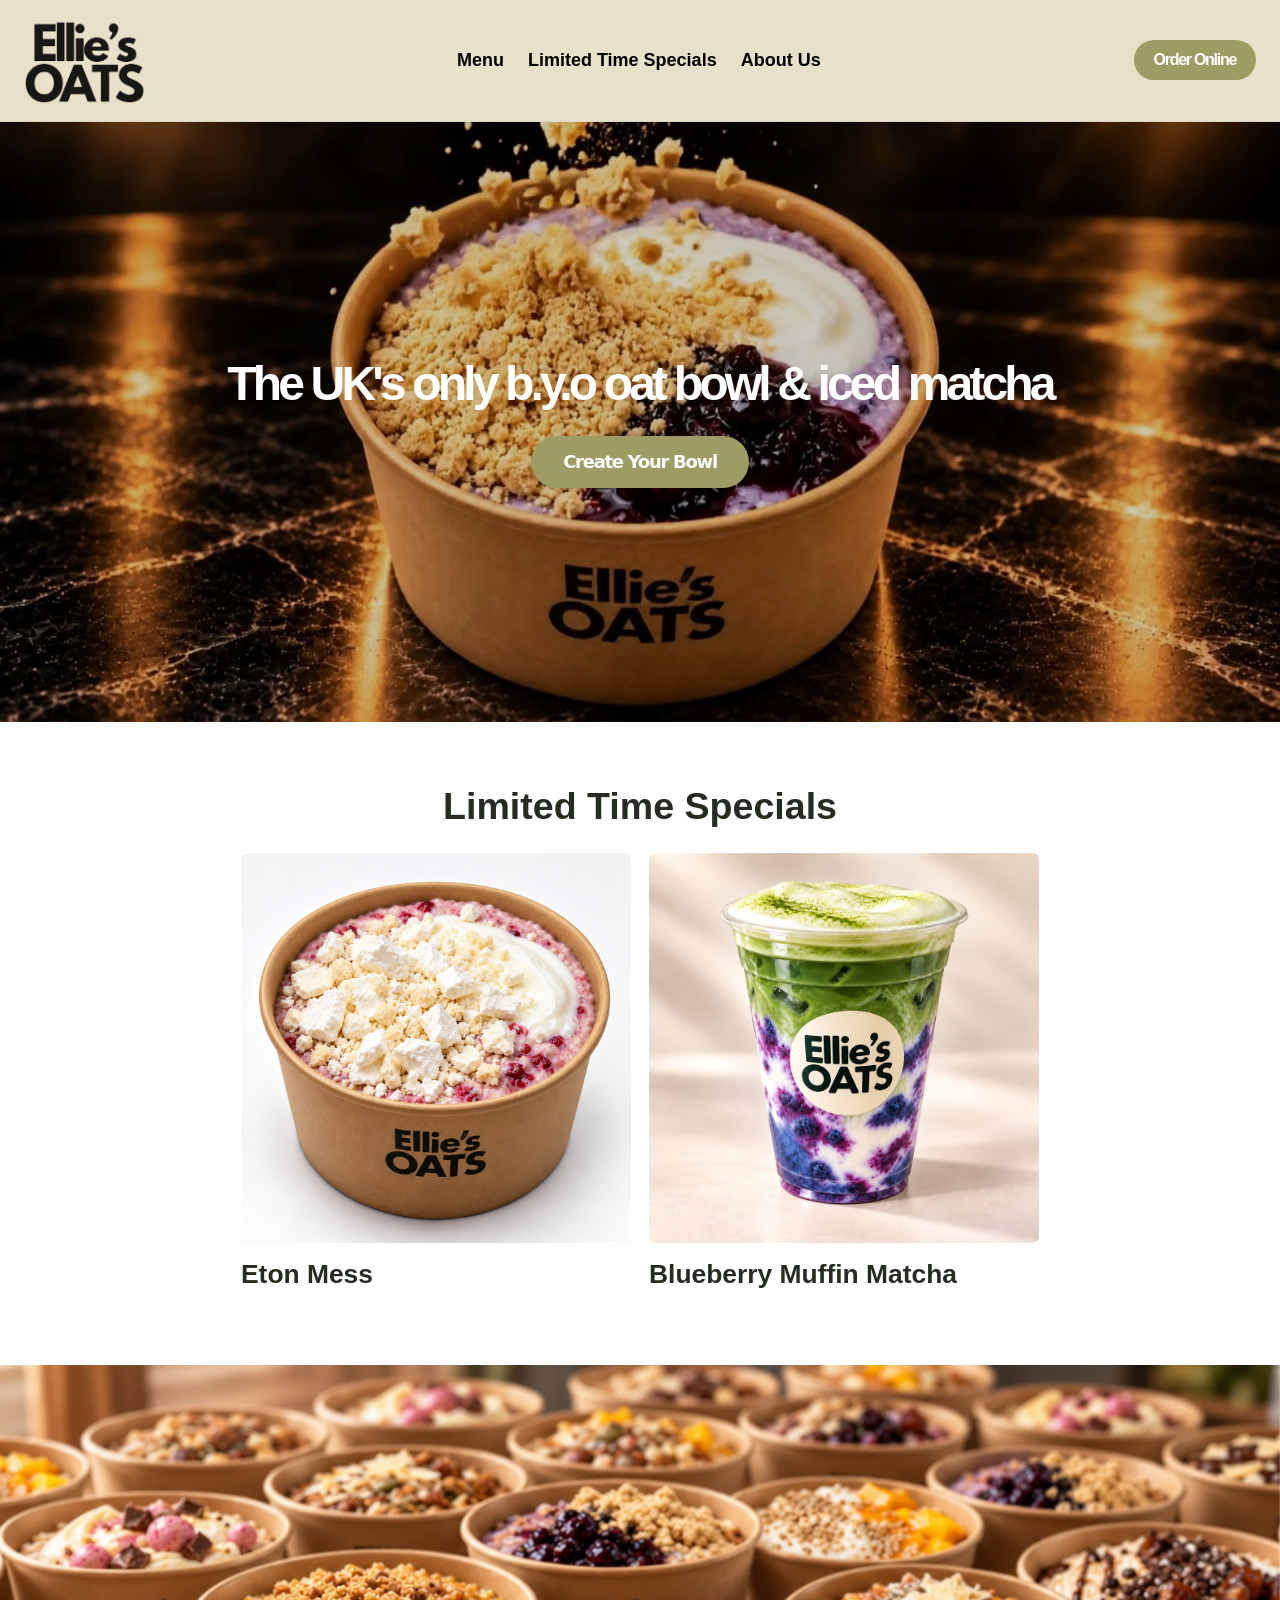
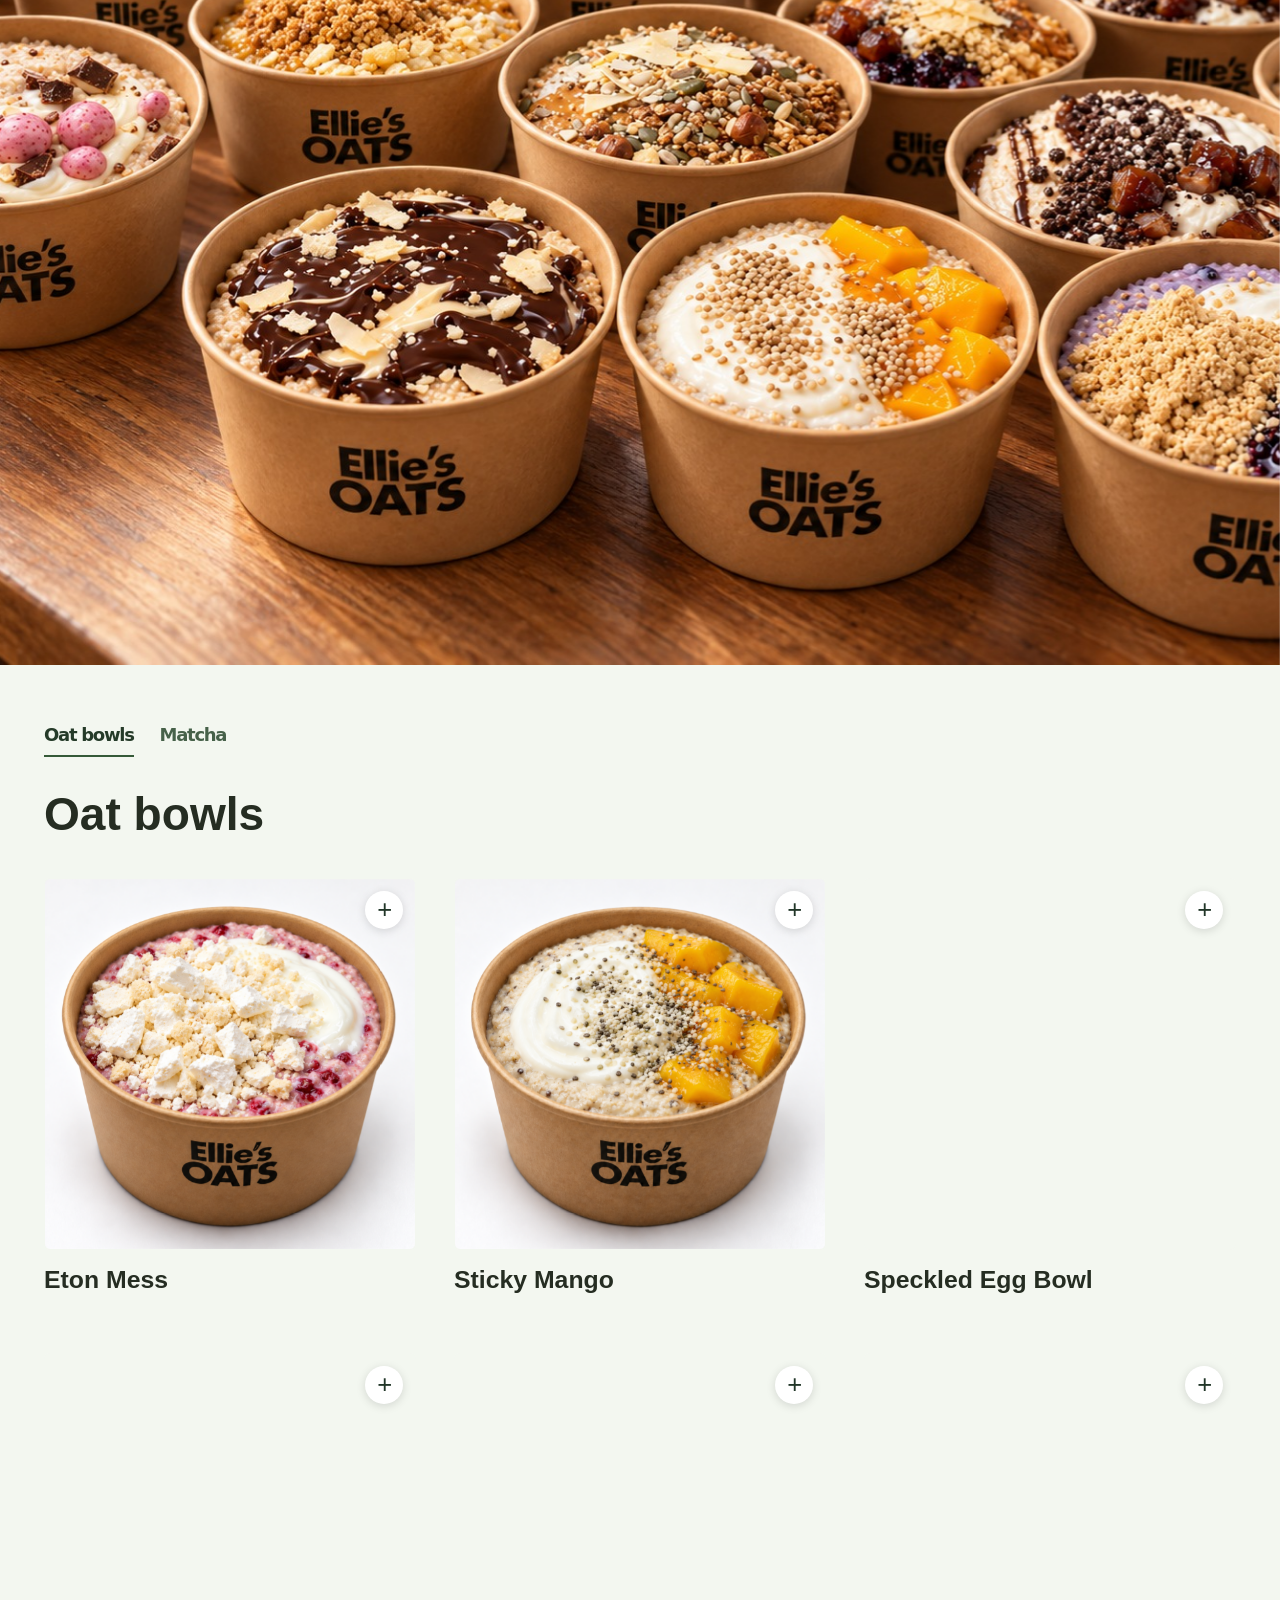
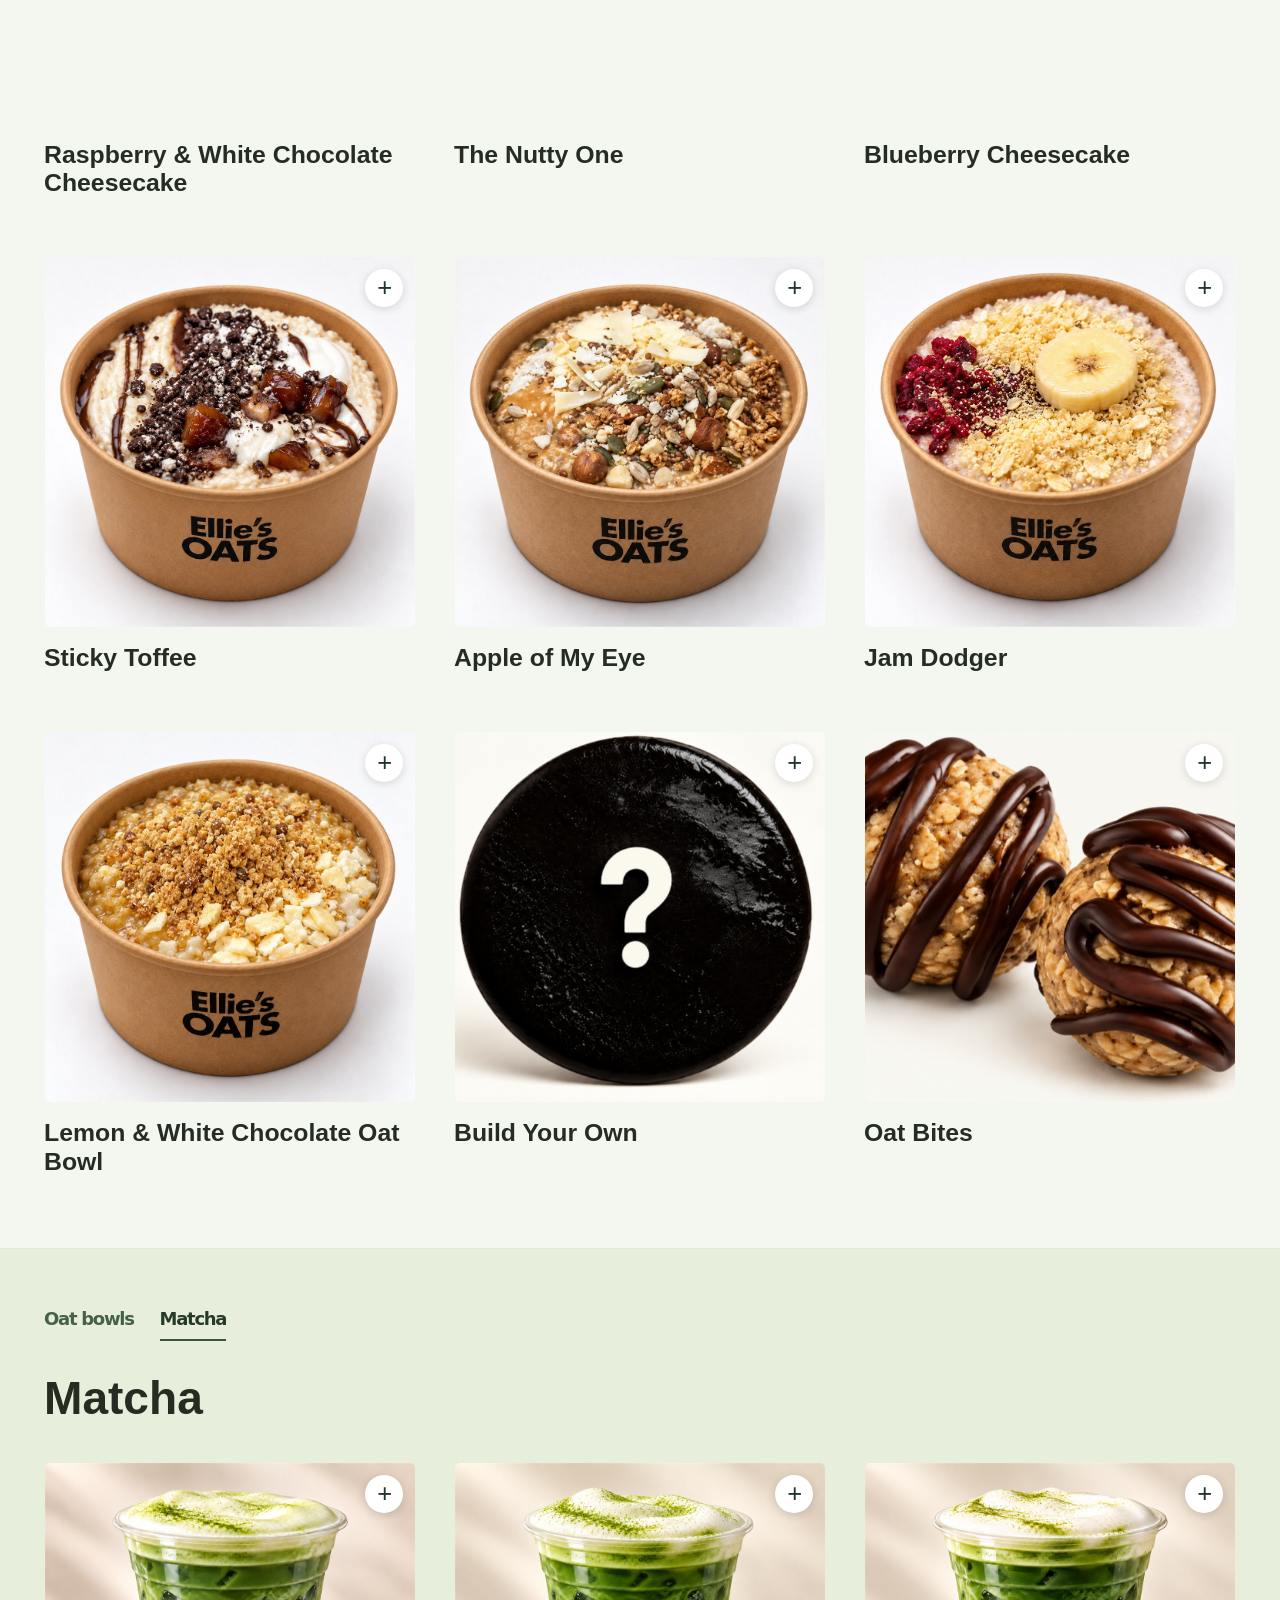
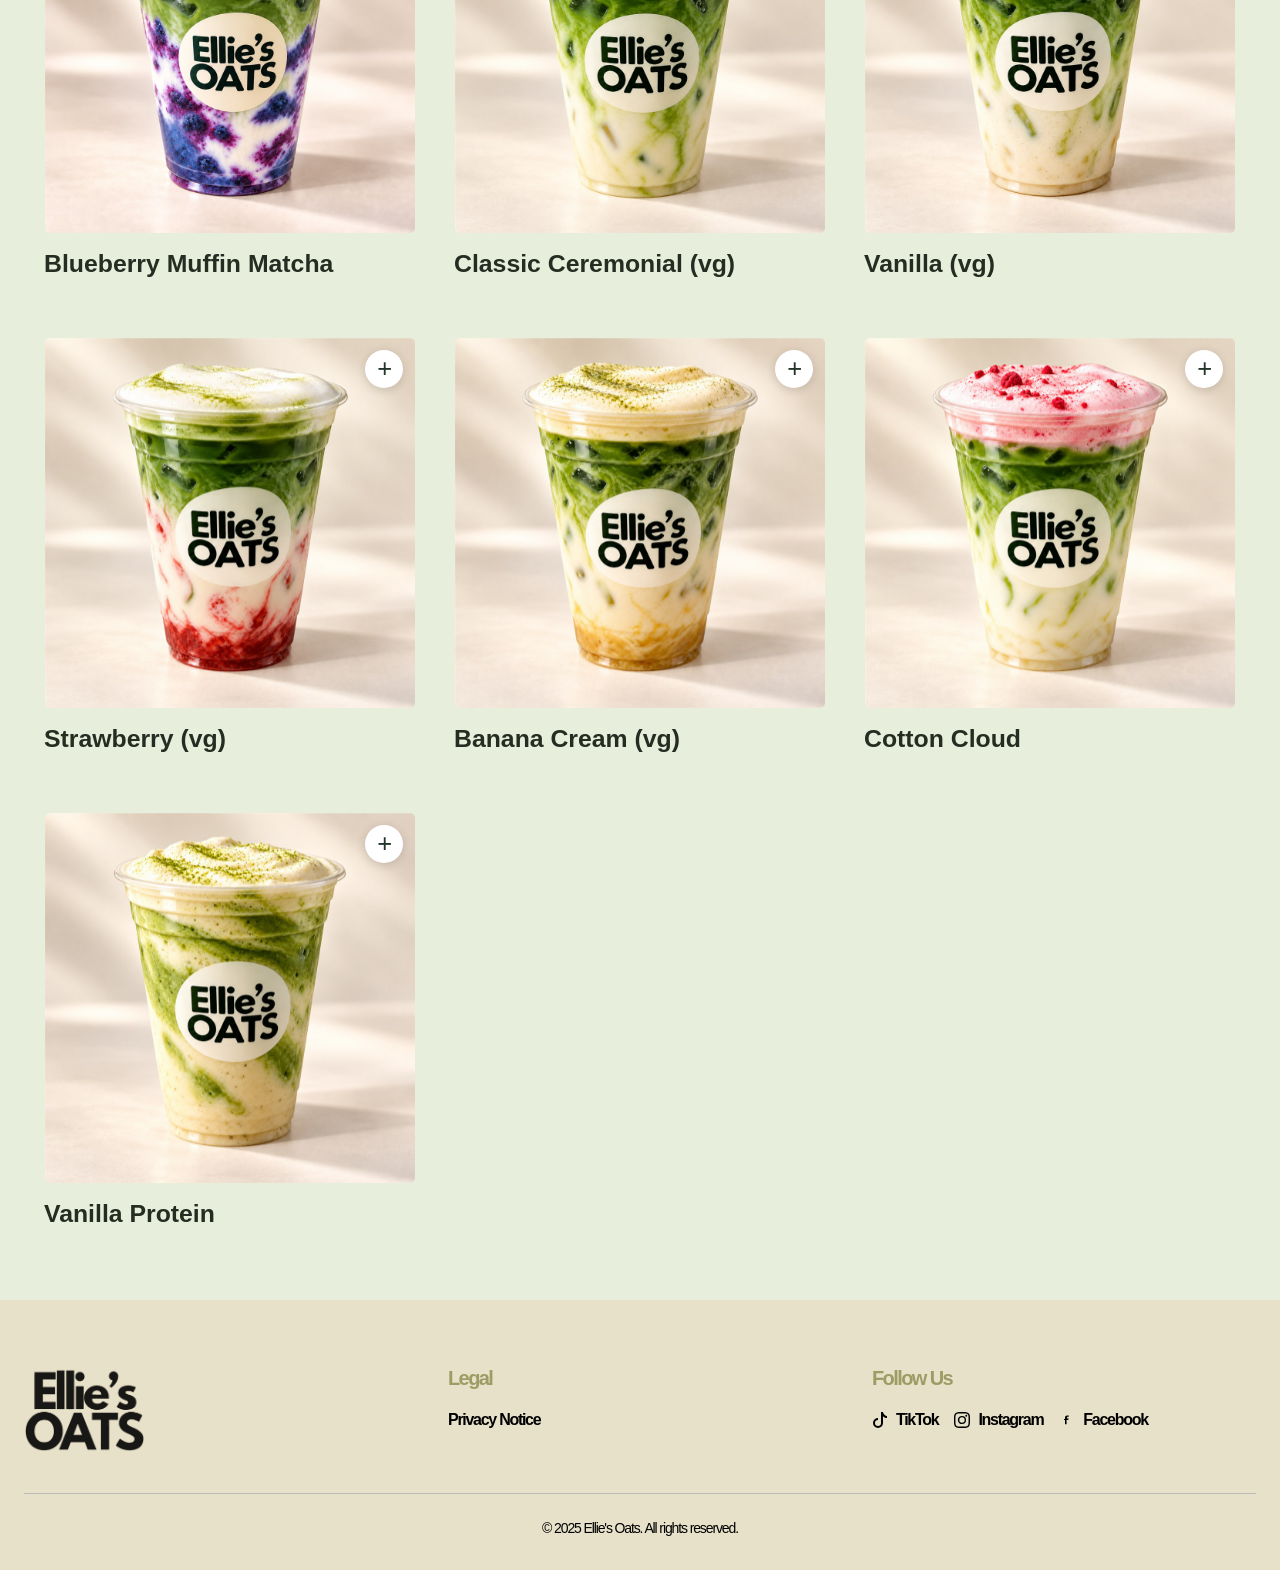
==== commit 7589840c: "Make menu images visibly fade in on scroll" ====
--- a/index.html
+++ b/index.html
@@ -1,3 +1,3 @@
 <!DOCTYPE html>
 <!-- saved from url=(0029)https://www.elliesoats.co.uk/ -->
-<html lang="en"><head><meta http-equiv="Content-Type" content="text/html; charset=UTF-8"><link rel="preload" href="https://www.elliesoats.co.uk/_next/static/media/797e433ab948586e-s.p.29207c2f.woff2" as="font" crossorigin="" type="font/woff2"><link rel="preload" href="https://www.elliesoats.co.uk/_next/static/media/caa3a2e1cccd8315-s.p.3b6cae6d.woff2" as="font" crossorigin="" type="font/woff2"><link rel="preload" as="image"><link rel="stylesheet" href="./assets/site.css?v=3" data-precedence="next"><link rel="stylesheet" href="./saved-pages/Ellie's Oats Ltd_files/d37c65f9e38ab7b9.css" data-precedence="next"><link rel="stylesheet" href="./saved-pages/Ellie's Oats Ltd_files/3f925ad81a35459d.css" data-precedence="next"><link rel="preload" as="script" fetchpriority="low" href="./saved-pages/Ellie's Oats Ltd_files/11211aaabb2560be.js.download"><link rel="preload" href="./assets/menu/special-eton-mess.png" as="image"><link rel="preload" href="./assets/menu/special-blueberry-muffin-matcha.jpg" as="image"><link rel="preload" href="./saved-pages/Ellie's Oats Ltd_files/hero2.jpg" as="image"><link rel="preload" href="./saved-pages/Ellie's Oats Ltd_files/d37c65f9e38ab7b9.css" as="style"><link rel="preload" href="./saved-pages/Ellie's Oats Ltd_files/3f925ad81a35459d.css" as="style"><meta name="viewport" content="width=device-width, initial-scale=1"><title>Ellie's Oats Ltd</title><meta name="description" content="The UK's only b.y.o oat bowl &amp; iced matcha"><link rel="icon" href="https://www.elliesoats.co.uk/favicon.ico?favicon.ec887f7a.ico" sizes="256x222" type="image/x-icon"><link rel="stylesheet" href="./assets/menu-gallery.css?v=13"><link rel="stylesheet" href="./assets/reveal.css?v=1"></head><body class="geist_a71539c9-module__T19VSG__variable geist_mono_8d43a2aa-module__8Li5zG__variable antialiased"><!--$--><!--/$--><next-route-announcer style="position: absolute;"><template shadowrootmode="open"><div aria-live="assertive" id="__next-route-announcer__" role="alert" style="position: absolute; border: 0px; height: 1px; margin: -1px; padding: 0px; width: 1px; clip: rect(0px, 0px, 0px, 0px); overflow: hidden; white-space: nowrap; overflow-wrap: normal;"></div></template></next-route-announcer><div hidden=""></div><div class="min-h-screen font-sans"><header class="bg-brand-beige backdrop-blur sticky top-0 z-50 border-b border-black/5 py-4"><div class="container mx-auto flex flex-col md:flex-row items-center justify-between px-6 gap-4"><div class="flex justify-center md:justify-start items-center w-full md:w-auto mb-2 md:mb-0"><a class="cursor-pointer" href="index.html"><img alt="OAT &amp; MATCHA Logo" width="120" height="40" decoding="async" data-nimg="1" src="./saved-pages/Ellie's Oats Ltd_files/logo.png" style="color: transparent;"></a></div><nav class="w-full md:w-auto flex justify-center order-2 md:order-none"><ul class="flex gap-6 list-none font-brand"><li><a href="index.html#menu" class="font-medium hover:text-brand-green cursor-pointer">Menu</a></li><li><a class="font-medium hover:text-brand-green" href="about.html">About Us</a></li></ul></nav><div class="w-full md:w-auto flex justify-center md:justify-end order-3 md:order-none"><a href="order.html" class="bg-brand-green text-white px-5 py-2 rounded-full font-semibold hover:bg-brand-green-hover transition">Order Online</a></div></div></header><section class="w-full py-0 relative min-h-[400px] md:min-h-[600px] flex items-center justify-center overflow-hidden"><video class="absolute inset-0 w-full h-full object-cover z-0 hero-video" src="./assets/hero-video.mp4" autoplay="" loop="" muted="" playsinline="" preload="auto" poster="./assets/hero-poster.jpg"></video><div class="hero-overlay"></div><div class="hero-content"><h1 class="text-text-white">The UK's only b.y.o oat bowl &amp; iced matcha</h1><a href="order.html" class="bg-brand-green text-text-white px-8 py-3 rounded-full font-semibold text-lg shadow hover:bg-brand-green-hover transition">Create Your Bowl</a></div></section><section id="limited-time-specials" class="py-24 relative bg-background overflow-hidden"><div class="container mx-auto px-6"><h2 class="mb-12">Limited Time Specials</h2><div class="flex flex-col md:flex-row gap-4 justify-center specials-grid md:flex-nowrap md:overflow-x-auto" style="min-width: 0px;"><div class="special-card"><div class="special-card-image"><img alt="Eton Mess" src="./assets/menu/special-eton-mess.png"></div><div class="special-card-content"><h3 class="special-card-title">Eton Mess</h3></div></div><div class="special-card"><div class="special-card-image"><img alt="Blueberry Muffin Matcha" src="./assets/menu/special-blueberry-muffin-matcha.jpg"></div><div class="special-card-content"><h3 class="special-card-title">Blueberry Muffin Matcha</h3></div></div></div></div></section><div class="oat-bowls-banner" style="width: 100%; height: 100vh; height: 100svh; overflow: hidden;"><img alt="A selection of Ellie's Oats bowls with different toppings" src="./assets/oat-bowls-banner.jpg" loading="lazy" decoding="async" width="1672" height="941" style="display: block; width: 100%; height: 100%; object-fit: cover; object-position: center;"></div><section class="py-24 menu-section" id="menu"><div class="container mx-auto px-6"><h2 class="text-3xl md:text-4xl font-extrabold text-center mb-12 section-title tracking-tighter font-brand-tight">Menu &amp; Nutrition</h2><div class="grid grid-cols-1 md:grid-cols-2 gap-12 menu-grid"><div class="p-8 rounded-2xl bg-background shadow-lg menu-column"><h3 class="text-xl font-bold mb-6 text-brand-green pb-4 border-b border-brand-border font-brand">OAT BOWLS</h3><div class="menu-item py-4 border-b border-dashed last:border-b-0 flex items-center gap-4"><div class="shrink-0"><img alt="Blueberry Cheesecake" loading="lazy" width="72" height="72" decoding="async" data-nimg="1" class="rounded-xl object-cover" src="./saved-pages/Ellie's Oats Ltd_files/blueberry.png" style="color: transparent;"></div><div class="flex-1"><h4 class="text-2xl md:text-3xl font-extrabold mb-1 tracking-tighter text-left w-full font-brand-tight text-text-dark">Blueberry Cheesecake</h4><p class="italic text-base">Blueberry soaked oats. Topped with a cheesecake drizzle, blueberry compote &amp; biscuit crumble</p><p class="mt-1 text-xs text-zinc-500 font-medium tracking-wide">Kcal: 508 &nbsp;·&nbsp; P: 24g &nbsp;·&nbsp; C: 60g &nbsp;·&nbsp; F: 18g</p></div></div><div class="menu-item py-4 border-b border-dashed last:border-b-0 flex items-center gap-4"><div class="shrink-0"><img alt="Sticky Toffee" loading="lazy" width="72" height="72" decoding="async" data-nimg="1" class="rounded-xl object-cover" src="./saved-pages/Ellie's Oats Ltd_files/sticky-toffee.png" style="color: transparent;"></div><div class="flex-1"><h4 class="text-2xl md:text-3xl font-extrabold mb-1 tracking-tighter text-left w-full font-brand-tight text-text-dark">Sticky Toffee</h4><p class="italic text-base">Date soaked oats, made with oat milk &amp; Greek yoghurt. Topped with banana, cacao nibs, greek yoghurt &amp; chopped dates.</p><p class="mt-1 text-xs text-zinc-500 font-medium tracking-wide">Kcal: 464 &nbsp;·&nbsp; P: 17g &nbsp;·&nbsp; C: 76g &nbsp;·&nbsp; F: 7g</p></div></div><div class="menu-item py-4 border-b border-dashed last:border-b-0 flex items-center gap-4"><div class="shrink-0"><img alt="Apple of My Eye" loading="lazy" width="72" height="72" decoding="async" data-nimg="1" class="rounded-xl object-cover" src="./saved-pages/Ellie's Oats Ltd_files/apple-of-my-eye.png" style="color: transparent;"></div><div class="flex-1"><h4 class="text-2xl md:text-3xl font-extrabold mb-1 tracking-tighter text-left w-full font-brand-tight text-text-dark">Apple of My Eye</h4><p class="italic text-base">Apple &amp; cinnamon soaked oats made with oat milk &amp; Greek yoghurt. Topped with sliced apple, peanut butter, homemade granola &amp; mixed seeds.</p><p class="mt-1 text-xs text-zinc-500 font-medium tracking-wide">Kcal: 550 &nbsp;·&nbsp; P: 23g &nbsp;·&nbsp; C: 67g &nbsp;·&nbsp; F: 20g</p></div></div><div class="menu-item py-4 border-b border-dashed last:border-b-0 flex items-center gap-4"><div class="shrink-0"><img alt="Jam Dodger" loading="lazy" width="72" height="72" decoding="async" data-nimg="1" class="rounded-xl object-cover" src="./saved-pages/Ellie's Oats Ltd_files/jam-dodger.png" style="color: transparent;"></div><div class="flex-1"><h4 class="text-2xl md:text-3xl font-extrabold mb-1 tracking-tighter text-left w-full font-brand-tight text-text-dark">Jam Dodger</h4><p class="italic text-base">Raspberry-soaked oats. Topped with raspberry jam, shortbread crumble and a min jam dodger biscuit</p><p class="mt-1 text-xs text-zinc-500 font-medium tracking-wide">Kcal: 548 &nbsp;·&nbsp; P: 17g &nbsp;·&nbsp; C: 81g &nbsp;·&nbsp; F: 15g</p></div></div><div class="menu-item py-4 border-b border-dashed last:border-b-0 flex items-center gap-4"><div class="shrink-0"><img alt="Lemon &amp; White Chocolate Oat Bowl" loading="lazy" width="72" height="72" decoding="async" data-nimg="1" class="rounded-xl object-cover" src="./saved-pages/Ellie's Oats Ltd_files/monthly-special-june.png" style="color: transparent;"></div><div class="flex-1"><h4 class="text-2xl md:text-3xl font-extrabold mb-1 tracking-tighter text-left w-full font-brand-tight text-text-dark">Lemon &amp; White Chocolate Oat Bowl</h4><p class="italic text-base">Lemon &amp; white chocolate soaked oats mixed with chia seeds. Topped with protein yoghurt, white chocolate drops, crumbled biscuit &amp; lemon drizzle.</p><p class="mt-1 text-xs text-zinc-500 font-medium tracking-wide">Kcal: 524 &nbsp;·&nbsp; P: 27g &nbsp;·&nbsp; C: 57g &nbsp;·&nbsp; F: 19g</p></div></div><div class="menu-item py-4 border-b border-dashed last:border-b-0 flex items-center gap-4"><div class="shrink-0"><img alt="The Nutty One" loading="lazy" width="72" height="72" decoding="async" data-nimg="1" class="rounded-xl object-cover" src="./saved-pages/Ellie's Oats Ltd_files/monthly-special-september.png" style="color: transparent;"></div><div class="flex-1"><h4 class="text-2xl md:text-3xl font-extrabold mb-1 tracking-tighter text-left w-full font-brand-tight text-text-dark">The Nutty One</h4><p class="italic text-base">Peanut flavoured oats soaked in oat milk, Greek yoghurt &amp; chia seeds. Topped with a yoghurt layer, crushed peanuts and a dark chocolate roof.</p><p class="mt-1 text-xs text-zinc-500 font-medium tracking-wide">Kcal: 487 &nbsp;·&nbsp; P: 27g &nbsp;·&nbsp; C: 46g &nbsp;·&nbsp; F: 17g</p></div></div><div class="menu-item py-4 border-b border-dashed last:border-b-0 flex items-center gap-4"><div class="shrink-0"><img alt="Eton Mess" loading="lazy" width="72" height="72" decoding="async" data-nimg="1" class="rounded-xl object-cover" src="./saved-pages/Ellie's Oats Ltd_files/monthly-special-october(1).png" style="color: transparent;"></div><div class="flex-1"><h4 class="text-2xl md:text-3xl font-extrabold mb-1 tracking-tighter text-left w-full font-brand-tight text-text-dark">Eton Mess</h4><p class="italic text-base">Oats soaked in low-fat Greek yoghurt, strawberries, white chocolate flavouring &amp; low-fat soft cheese. Topped with a meringue crumble.</p><p class="mt-1 text-xs text-zinc-500 font-medium tracking-wide">Kcal: 450 &nbsp;·&nbsp; P: 23g &nbsp;·&nbsp; C: 54g &nbsp;·&nbsp; F: 15g</p></div></div><div class="menu-item py-4 border-b border-dashed last:border-b-0 flex items-center gap-4"><div class="shrink-0"><img alt="Sticky Mango" loading="lazy" width="72" height="72" decoding="async" data-nimg="1" class="rounded-xl object-cover" src="./saved-pages/Ellie's Oats Ltd_files/sticky-mango.png" style="color: transparent;"></div><div class="flex-1"><h4 class="text-2xl md:text-3xl font-extrabold mb-1 tracking-tighter text-left w-full font-brand-tight text-text-dark">Sticky Mango</h4><p class="italic text-base">Mango &amp; coconut soaked oats mixed with chia seeds. Topped with coconut yoghurt, mango pieces &amp; sesame seeds.</p><p class="mt-1 text-xs text-zinc-500 font-medium tracking-wide">Kcal: 476 &nbsp;·&nbsp; P: 24g &nbsp;·&nbsp; C: 58g &nbsp;·&nbsp; F: 15g</p></div></div><div class="menu-item py-4 border-b border-dashed last:border-b-0 flex items-center gap-4"><div class="shrink-0"><img alt="Speckled Egg Bowl" loading="lazy" width="72" height="72" decoding="async" data-nimg="1" class="rounded-xl object-cover" src="./saved-pages/Ellie's Oats Ltd_files/exclusive-june.png" style="color: transparent;"></div><div class="flex-1"><h4 class="text-2xl md:text-3xl font-extrabold mb-1 tracking-tighter text-left w-full font-brand-tight text-text-dark">Speckled Egg Bowl</h4><p class="italic text-base">White chocolate flavoured oats soaked in Greek yoghurt, oat milk &amp; crushed speckled eggs. Topped with a white chocolate protein layer and a sprinkle of speckled eggs.</p><p class="mt-1 text-xs text-zinc-500 font-medium tracking-wide">Kcal: 563 &nbsp;·&nbsp; P: 27g &nbsp;·&nbsp; C: 67g &nbsp;·&nbsp; F: 20g</p></div></div><div class="menu-item py-4 border-b border-dashed last:border-b-0 flex items-center gap-4"><div class="shrink-0"><img alt="Raspberry &amp; White Chocolate Cheesecake" loading="lazy" width="72" height="72" decoding="async" data-nimg="1" class="rounded-xl object-cover" src="./saved-pages/Ellie's Oats Ltd_files/exclusive-april.png" style="color: transparent;"></div><div class="flex-1"><h4 class="text-2xl md:text-3xl font-extrabold mb-1 tracking-tighter text-left w-full font-brand-tight text-text-dark">Raspberry &amp; White Chocolate Cheesecake</h4><p class="italic text-base">Fuelling your day with 24g of protein - oats soaked in Greek yoghurt, raspberries, white chocolate flavouring &amp; low-fat soft cheese. Topped with a biscuit crumble.</p><p class="mt-1 text-xs text-zinc-500 font-medium tracking-wide">Kcal: 501 &nbsp;·&nbsp; P: 24g &nbsp;·&nbsp; C: 57g &nbsp;·&nbsp; F: 18g</p></div></div><div class="menu-item py-4 border-b border-dashed last:border-b-0 flex items-center gap-4"><div class="shrink-0"><img alt="Build Your Own" loading="lazy" width="72" height="72" decoding="async" data-nimg="1" class="rounded-xl object-cover" src="./saved-pages/Ellie's Oats Ltd_files/byob.png" style="color: transparent;"></div><div class="flex-1"><h4 class="text-2xl md:text-3xl font-extrabold mb-1 tracking-tighter text-left w-full font-brand-tight text-text-dark">Build Your Own</h4><p class="italic text-base">Create your perfect bowl! Choose your base and pick 4 toppings. Extra toppings available for £1 each.</p><p class="mt-1 text-xs text-zinc-500 font-medium tracking-wide">Kcal: 309 &nbsp;·&nbsp; P: 17g &nbsp;·&nbsp; C: 44g &nbsp;·&nbsp; F: 6g</p></div></div><div class="menu-item py-4 border-b border-dashed last:border-b-0 flex items-center gap-4"><div class="shrink-0"><img alt="Oat Bites" loading="lazy" width="72" height="72" decoding="async" data-nimg="1" class="rounded-xl object-cover" src="./saved-pages/Ellie's Oats Ltd_files/oat-bites.png" style="color: transparent;"></div><div class="flex-1"><h4 class="text-2xl md:text-3xl font-extrabold mb-1 tracking-tighter text-left w-full font-brand-tight text-text-dark">Oat Bites</h4><p class="italic text-base">Oats mixed with peanut butter, chia seeds, dates and honey. Topped with dark chocolate.</p><p class="mt-1 text-xs text-zinc-500 font-medium tracking-wide">Kcal: 223 &nbsp;·&nbsp; P: 16g &nbsp;·&nbsp; C: 19g &nbsp;·&nbsp; F: 8g</p></div></div></div><div class="p-8 rounded-2xl bg-background shadow-lg menu-column"><h3 class="text-xl font-bold mb-6 text-brand-green pb-4 border-b border-brand-border font-brand">MATCHA MENU</h3><div class="menu-item py-4 border-b border-dashed last:border-b-0 flex items-center gap-4"><div class="flex-1"><h4 class="text-2xl md:text-3xl font-extrabold mb-1 tracking-tighter text-left w-full font-brand-tight text-text-dark">Blueberry Muffin Matcha</h4><p class="italic text-base">Blueberry &amp; vanilla base, topped with ceremonial matcha.</p></div></div><div class="menu-item py-4 border-b border-dashed last:border-b-0 flex items-center gap-4"><div class="flex-1"><h4 class="text-2xl md:text-3xl font-extrabold mb-1 tracking-tighter text-left w-full font-brand-tight text-text-dark">Classic Ceremonial (vg)</h4><p class="italic text-base"></p></div></div><div class="menu-item py-4 border-b border-dashed last:border-b-0 flex items-center gap-4"><div class="flex-1"><h4 class="text-2xl md:text-3xl font-extrabold mb-1 tracking-tighter text-left w-full font-brand-tight text-text-dark">Vanilla (vg)</h4><p class="italic text-base"></p></div></div><div class="menu-item py-4 border-b border-dashed last:border-b-0 flex items-center gap-4"><div class="flex-1"><h4 class="text-2xl md:text-3xl font-extrabold mb-1 tracking-tighter text-left w-full font-brand-tight text-text-dark">Strawberry (vg)</h4><p class="italic text-base"></p></div></div><div class="menu-item py-4 border-b border-dashed last:border-b-0 flex items-center gap-4"><div class="flex-1"><h4 class="text-2xl md:text-3xl font-extrabold mb-1 tracking-tighter text-left w-full font-brand-tight text-text-dark">Banana Cream (vg)</h4><p class="italic text-base">Banana matcha, banana cold foam</p></div></div><div class="menu-item py-4 border-b border-dashed last:border-b-0 flex items-center gap-4"><div class="flex-1"><h4 class="text-2xl md:text-3xl font-extrabold mb-1 tracking-tighter text-left w-full font-brand-tight text-text-dark">Cotton Cloud</h4><p class="italic text-base">White chocolate matcha, raspberry cold foam</p></div></div><div class="menu-item py-4 border-b border-dashed last:border-b-0 flex items-center gap-4"><div class="flex-1"><h4 class="text-2xl md:text-3xl font-extrabold mb-1 tracking-tighter text-left w-full font-brand-tight text-text-dark">Vanilla Protein</h4><p class="italic text-base">Vegan protein shake with a serving of matcha</p></div></div></div></div></div></section><footer class="bg-brand-footer text-black pt-16 pb-8"><div class="container mx-auto px-6"><div class="grid grid-cols-1 md:grid-cols-3 gap-10 footer-content mb-10"><div class="footer-section flex flex-col items-start"><img alt="OAT &amp; MATCHA Logo" width="120" height="40" decoding="async" data-nimg="1" src="./saved-pages/Ellie's Oats Ltd_files/logo.png" style="color: transparent;"></div><div class="footer-section flex flex-col items-start"><h3 class="mb-4 text-xl font-bold font-brand" style="color: var(--brand-green);">Legal</h3><a href="privacy.html" class="text-black hover:text-brand-green transition font-semibold font-brand">Privacy Notice</a></div><div class="footer-section flex flex-col items-start"><h3 class="mb-4 text-xl font-bold font-brand" style="color: var(--brand-green);">Follow Us</h3><div class="flex gap-4 font-brand"><a href="https://www.tiktok.com/@ellies.oats" target="_blank" rel="noopener noreferrer" class="flex items-center gap-2 text-black hover:text-brand-green transition font-semibold"><svg xmlns="http://www.w3.org/2000/svg" width="16" height="16" fill="currentColor" class="bi bi-tiktok" viewBox="0 0 16 16"><path d="M9 0h1.98c.144.715.54 1.617 1.235 2.512C12.895 3.389 13.797 4 15 4v2c-1.753 0-3.07-.814-4-1.829V11a5 5 0 1 1-5-5v2a3 3 0 1 0 3 3z"></path></svg>TikTok</a><a href="https://www.instagram.com/ellies.oats" target="_blank" rel="noopener noreferrer" class="flex items-center gap-2 text-black hover:text-brand-green transition font-semibold"><svg xmlns="http://www.w3.org/2000/svg" width="16" height="16" fill="currentColor" class="bi bi-instagram" viewBox="0 0 16 16"><path d="M8 0C5.829 0 5.556.01 4.703.048 3.85.088 3.269.222 2.76.42a3.9 3.9 0 0 0-1.417.923A3.9 3.9 0 0 0 .42 2.76C.222 3.268.087 3.85.048 4.7.01 5.555 0 5.827 0 8.001c0 2.172.01 2.444.048 3.297.04.852.174 1.433.372 1.942.205.526.478.972.923 1.417.444.445.89.719 1.416.923.51.198 1.09.333 1.942.372C5.555 15.99 5.827 16 8 16s2.444-.01 3.298-.048c.851-.04 1.434-.174 1.943-.372a3.9 3.9 0 0 0 1.416-.923c.445-.445.718-.891.923-1.417.197-.509.332-1.09.372-1.942C15.99 10.445 16 10.173 16 8s-.01-2.445-.048-3.299c-.04-.851-.175-1.433-.372-1.941a3.9 3.9 0 0 0-.923-1.417A3.9 3.9 0 0 0 13.24.42c-.51-.198-1.092-.333-1.943-.372C10.443.01 10.172 0 7.998 0zm-.717 1.442h.718c2.136 0 2.389.007 3.232.046.78.035 1.204.166 1.486.275.373.145.64.319.92.599s.453.546.598.92c.11.281.24.705.275 1.485.039.843.047 1.096.047 3.231s-.008 2.389-.047 3.232c-.035.78-.166 1.203-.275 1.485a2.5 2.5 0 0 1-.599.919c-.28.28-.546.453-.92.598-.28.11-.704.24-1.485.276-.843.038-1.096.047-3.232.047s-2.39-.009-3.233-.047c-.78-.036-1.203-.166-1.485-.276a2.5 2.5 0 0 1-.92-.598 2.5 2.5 0 0 1-.6-.92c-.109-.281-.24-.705-.275-1.485-.038-.843-.046-1.096-.046-3.233s.008-2.388.046-3.231c.036-.78.166-1.204.276-1.486.145-.373.319-.64.599-.92s.546-.453.92-.598c.282-.11.705-.24 1.485-.276.738-.034 1.024-.044 2.515-.045zm4.988 1.328a.96.96 0 1 0 0 1.92.96.96 0 0 0 0-1.92m-4.27 1.122a4.109 4.109 0 1 0 0 8.217 4.109 4.109 0 0 0 0-8.217m0 1.441a2.667 2.667 0 1 1 0 5.334 2.667 2.667 0 0 1 0-5.334"></path></svg>Instagram</a><a href="https://m.facebook.com/profile.php?id=61577992477386" target="_blank" rel="noopener noreferrer" class="flex items-center gap-2 text-black hover:text-brand-green transition font-semibold"><svg xmlns="http://www.w3.org/2000/svg" width="16" height="16" fill="currentColor" class="bi bi-facebook" viewBox="0 0 16 16"><path d="M8.94 8.116H7.56v4.156H6V8.116H5V6.88h1v-1.06c0-.888.456-2.32 2.26-2.32h1.46v1.236h-1c-.298 0-.714.146-.714.774v.87h1.715l-.224 1.236z"></path></svg>Facebook</a></div></div></div><div class="border-t border-brand-border-light pt-6 text-center text-black text-sm copyright font-brand">© 2025 Ellie's Oats. All rights reserved.</div></div></footer></div><script src="./assets/menu-gallery.js?v=3" defer></script><script src="./assets/specials-gallery.js?v=2" defer></script><script src="./assets/reveal.js?v=1" defer></script></body></html>
+<html lang="en"><head><meta http-equiv="Content-Type" content="text/html; charset=UTF-8"><link rel="preload" href="https://www.elliesoats.co.uk/_next/static/media/797e433ab948586e-s.p.29207c2f.woff2" as="font" crossorigin="" type="font/woff2"><link rel="preload" href="https://www.elliesoats.co.uk/_next/static/media/caa3a2e1cccd8315-s.p.3b6cae6d.woff2" as="font" crossorigin="" type="font/woff2"><link rel="preload" as="image"><link rel="stylesheet" href="./assets/site.css?v=3" data-precedence="next"><link rel="stylesheet" href="./saved-pages/Ellie's Oats Ltd_files/d37c65f9e38ab7b9.css" data-precedence="next"><link rel="stylesheet" href="./saved-pages/Ellie's Oats Ltd_files/3f925ad81a35459d.css" data-precedence="next"><link rel="preload" as="script" fetchpriority="low" href="./saved-pages/Ellie's Oats Ltd_files/11211aaabb2560be.js.download"><link rel="preload" href="./assets/menu/special-eton-mess.png" as="image"><link rel="preload" href="./assets/menu/special-blueberry-muffin-matcha.jpg" as="image"><link rel="preload" href="./saved-pages/Ellie's Oats Ltd_files/hero2.jpg" as="image"><link rel="preload" href="./saved-pages/Ellie's Oats Ltd_files/d37c65f9e38ab7b9.css" as="style"><link rel="preload" href="./saved-pages/Ellie's Oats Ltd_files/3f925ad81a35459d.css" as="style"><meta name="viewport" content="width=device-width, initial-scale=1"><title>Ellie's Oats Ltd</title><meta name="description" content="The UK's only b.y.o oat bowl &amp; iced matcha"><link rel="icon" href="https://www.elliesoats.co.uk/favicon.ico?favicon.ec887f7a.ico" sizes="256x222" type="image/x-icon"><link rel="stylesheet" href="./assets/menu-gallery.css?v=13"><link rel="stylesheet" href="./assets/reveal.css?v=2"></head><body class="geist_a71539c9-module__T19VSG__variable geist_mono_8d43a2aa-module__8Li5zG__variable antialiased"><!--$--><!--/$--><next-route-announcer style="position: absolute;"><template shadowrootmode="open"><div aria-live="assertive" id="__next-route-announcer__" role="alert" style="position: absolute; border: 0px; height: 1px; margin: -1px; padding: 0px; width: 1px; clip: rect(0px, 0px, 0px, 0px); overflow: hidden; white-space: nowrap; overflow-wrap: normal;"></div></template></next-route-announcer><div hidden=""></div><div class="min-h-screen font-sans"><header class="bg-brand-beige backdrop-blur sticky top-0 z-50 border-b border-black/5 py-4"><div class="container mx-auto flex flex-col md:flex-row items-center justify-between px-6 gap-4"><div class="flex justify-center md:justify-start items-center w-full md:w-auto mb-2 md:mb-0"><a class="cursor-pointer" href="index.html"><img alt="OAT &amp; MATCHA Logo" width="120" height="40" decoding="async" data-nimg="1" src="./saved-pages/Ellie's Oats Ltd_files/logo.png" style="color: transparent;"></a></div><nav class="w-full md:w-auto flex justify-center order-2 md:order-none"><ul class="flex gap-6 list-none font-brand"><li><a href="index.html#menu" class="font-medium hover:text-brand-green cursor-pointer">Menu</a></li><li><a class="font-medium hover:text-brand-green" href="about.html">About Us</a></li></ul></nav><div class="w-full md:w-auto flex justify-center md:justify-end order-3 md:order-none"><a href="order.html" class="bg-brand-green text-white px-5 py-2 rounded-full font-semibold hover:bg-brand-green-hover transition">Order Online</a></div></div></header><section class="w-full py-0 relative min-h-[400px] md:min-h-[600px] flex items-center justify-center overflow-hidden"><video class="absolute inset-0 w-full h-full object-cover z-0 hero-video" src="./assets/hero-video.mp4" autoplay="" loop="" muted="" playsinline="" preload="auto" poster="./assets/hero-poster.jpg"></video><div class="hero-overlay"></div><div class="hero-content"><h1 class="text-text-white">The UK's only b.y.o oat bowl &amp; iced matcha</h1><a href="order.html" class="bg-brand-green text-text-white px-8 py-3 rounded-full font-semibold text-lg shadow hover:bg-brand-green-hover transition">Create Your Bowl</a></div></section><section id="limited-time-specials" class="py-24 relative bg-background overflow-hidden"><div class="container mx-auto px-6"><h2 class="mb-12">Limited Time Specials</h2><div class="flex flex-col md:flex-row gap-4 justify-center specials-grid md:flex-nowrap md:overflow-x-auto" style="min-width: 0px;"><div class="special-card"><div class="special-card-image"><img alt="Eton Mess" src="./assets/menu/special-eton-mess.png"></div><div class="special-card-content"><h3 class="special-card-title">Eton Mess</h3></div></div><div class="special-card"><div class="special-card-image"><img alt="Blueberry Muffin Matcha" src="./assets/menu/special-blueberry-muffin-matcha.jpg"></div><div class="special-card-content"><h3 class="special-card-title">Blueberry Muffin Matcha</h3></div></div></div></div></section><div class="oat-bowls-banner" style="width: 100%; height: 100vh; height: 100svh; overflow: hidden;"><img alt="A selection of Ellie's Oats bowls with different toppings" src="./assets/oat-bowls-banner.jpg" loading="lazy" decoding="async" width="1672" height="941" style="display: block; width: 100%; height: 100%; object-fit: cover; object-position: center;"></div><section class="py-24 menu-section" id="menu"><div class="container mx-auto px-6"><h2 class="text-3xl md:text-4xl font-extrabold text-center mb-12 section-title tracking-tighter font-brand-tight">Menu &amp; Nutrition</h2><div class="grid grid-cols-1 md:grid-cols-2 gap-12 menu-grid"><div class="p-8 rounded-2xl bg-background shadow-lg menu-column"><h3 class="text-xl font-bold mb-6 text-brand-green pb-4 border-b border-brand-border font-brand">OAT BOWLS</h3><div class="menu-item py-4 border-b border-dashed last:border-b-0 flex items-center gap-4"><div class="shrink-0"><img alt="Blueberry Cheesecake" loading="lazy" width="72" height="72" decoding="async" data-nimg="1" class="rounded-xl object-cover" src="./saved-pages/Ellie's Oats Ltd_files/blueberry.png" style="color: transparent;"></div><div class="flex-1"><h4 class="text-2xl md:text-3xl font-extrabold mb-1 tracking-tighter text-left w-full font-brand-tight text-text-dark">Blueberry Cheesecake</h4><p class="italic text-base">Blueberry soaked oats. Topped with a cheesecake drizzle, blueberry compote &amp; biscuit crumble</p><p class="mt-1 text-xs text-zinc-500 font-medium tracking-wide">Kcal: 508 &nbsp;·&nbsp; P: 24g &nbsp;·&nbsp; C: 60g &nbsp;·&nbsp; F: 18g</p></div></div><div class="menu-item py-4 border-b border-dashed last:border-b-0 flex items-center gap-4"><div class="shrink-0"><img alt="Sticky Toffee" loading="lazy" width="72" height="72" decoding="async" data-nimg="1" class="rounded-xl object-cover" src="./saved-pages/Ellie's Oats Ltd_files/sticky-toffee.png" style="color: transparent;"></div><div class="flex-1"><h4 class="text-2xl md:text-3xl font-extrabold mb-1 tracking-tighter text-left w-full font-brand-tight text-text-dark">Sticky Toffee</h4><p class="italic text-base">Date soaked oats, made with oat milk &amp; Greek yoghurt. Topped with banana, cacao nibs, greek yoghurt &amp; chopped dates.</p><p class="mt-1 text-xs text-zinc-500 font-medium tracking-wide">Kcal: 464 &nbsp;·&nbsp; P: 17g &nbsp;·&nbsp; C: 76g &nbsp;·&nbsp; F: 7g</p></div></div><div class="menu-item py-4 border-b border-dashed last:border-b-0 flex items-center gap-4"><div class="shrink-0"><img alt="Apple of My Eye" loading="lazy" width="72" height="72" decoding="async" data-nimg="1" class="rounded-xl object-cover" src="./saved-pages/Ellie's Oats Ltd_files/apple-of-my-eye.png" style="color: transparent;"></div><div class="flex-1"><h4 class="text-2xl md:text-3xl font-extrabold mb-1 tracking-tighter text-left w-full font-brand-tight text-text-dark">Apple of My Eye</h4><p class="italic text-base">Apple &amp; cinnamon soaked oats made with oat milk &amp; Greek yoghurt. Topped with sliced apple, peanut butter, homemade granola &amp; mixed seeds.</p><p class="mt-1 text-xs text-zinc-500 font-medium tracking-wide">Kcal: 550 &nbsp;·&nbsp; P: 23g &nbsp;·&nbsp; C: 67g &nbsp;·&nbsp; F: 20g</p></div></div><div class="menu-item py-4 border-b border-dashed last:border-b-0 flex items-center gap-4"><div class="shrink-0"><img alt="Jam Dodger" loading="lazy" width="72" height="72" decoding="async" data-nimg="1" class="rounded-xl object-cover" src="./saved-pages/Ellie's Oats Ltd_files/jam-dodger.png" style="color: transparent;"></div><div class="flex-1"><h4 class="text-2xl md:text-3xl font-extrabold mb-1 tracking-tighter text-left w-full font-brand-tight text-text-dark">Jam Dodger</h4><p class="italic text-base">Raspberry-soaked oats. Topped with raspberry jam, shortbread crumble and a min jam dodger biscuit</p><p class="mt-1 text-xs text-zinc-500 font-medium tracking-wide">Kcal: 548 &nbsp;·&nbsp; P: 17g &nbsp;·&nbsp; C: 81g &nbsp;·&nbsp; F: 15g</p></div></div><div class="menu-item py-4 border-b border-dashed last:border-b-0 flex items-center gap-4"><div class="shrink-0"><img alt="Lemon &amp; White Chocolate Oat Bowl" loading="lazy" width="72" height="72" decoding="async" data-nimg="1" class="rounded-xl object-cover" src="./saved-pages/Ellie's Oats Ltd_files/monthly-special-june.png" style="color: transparent;"></div><div class="flex-1"><h4 class="text-2xl md:text-3xl font-extrabold mb-1 tracking-tighter text-left w-full font-brand-tight text-text-dark">Lemon &amp; White Chocolate Oat Bowl</h4><p class="italic text-base">Lemon &amp; white chocolate soaked oats mixed with chia seeds. Topped with protein yoghurt, white chocolate drops, crumbled biscuit &amp; lemon drizzle.</p><p class="mt-1 text-xs text-zinc-500 font-medium tracking-wide">Kcal: 524 &nbsp;·&nbsp; P: 27g &nbsp;·&nbsp; C: 57g &nbsp;·&nbsp; F: 19g</p></div></div><div class="menu-item py-4 border-b border-dashed last:border-b-0 flex items-center gap-4"><div class="shrink-0"><img alt="The Nutty One" loading="lazy" width="72" height="72" decoding="async" data-nimg="1" class="rounded-xl object-cover" src="./saved-pages/Ellie's Oats Ltd_files/monthly-special-september.png" style="color: transparent;"></div><div class="flex-1"><h4 class="text-2xl md:text-3xl font-extrabold mb-1 tracking-tighter text-left w-full font-brand-tight text-text-dark">The Nutty One</h4><p class="italic text-base">Peanut flavoured oats soaked in oat milk, Greek yoghurt &amp; chia seeds. Topped with a yoghurt layer, crushed peanuts and a dark chocolate roof.</p><p class="mt-1 text-xs text-zinc-500 font-medium tracking-wide">Kcal: 487 &nbsp;·&nbsp; P: 27g &nbsp;·&nbsp; C: 46g &nbsp;·&nbsp; F: 17g</p></div></div><div class="menu-item py-4 border-b border-dashed last:border-b-0 flex items-center gap-4"><div class="shrink-0"><img alt="Eton Mess" loading="lazy" width="72" height="72" decoding="async" data-nimg="1" class="rounded-xl object-cover" src="./saved-pages/Ellie's Oats Ltd_files/monthly-special-october(1).png" style="color: transparent;"></div><div class="flex-1"><h4 class="text-2xl md:text-3xl font-extrabold mb-1 tracking-tighter text-left w-full font-brand-tight text-text-dark">Eton Mess</h4><p class="italic text-base">Oats soaked in low-fat Greek yoghurt, strawberries, white chocolate flavouring &amp; low-fat soft cheese. Topped with a meringue crumble.</p><p class="mt-1 text-xs text-zinc-500 font-medium tracking-wide">Kcal: 450 &nbsp;·&nbsp; P: 23g &nbsp;·&nbsp; C: 54g &nbsp;·&nbsp; F: 15g</p></div></div><div class="menu-item py-4 border-b border-dashed last:border-b-0 flex items-center gap-4"><div class="shrink-0"><img alt="Sticky Mango" loading="lazy" width="72" height="72" decoding="async" data-nimg="1" class="rounded-xl object-cover" src="./saved-pages/Ellie's Oats Ltd_files/sticky-mango.png" style="color: transparent;"></div><div class="flex-1"><h4 class="text-2xl md:text-3xl font-extrabold mb-1 tracking-tighter text-left w-full font-brand-tight text-text-dark">Sticky Mango</h4><p class="italic text-base">Mango &amp; coconut soaked oats mixed with chia seeds. Topped with coconut yoghurt, mango pieces &amp; sesame seeds.</p><p class="mt-1 text-xs text-zinc-500 font-medium tracking-wide">Kcal: 476 &nbsp;·&nbsp; P: 24g &nbsp;·&nbsp; C: 58g &nbsp;·&nbsp; F: 15g</p></div></div><div class="menu-item py-4 border-b border-dashed last:border-b-0 flex items-center gap-4"><div class="shrink-0"><img alt="Speckled Egg Bowl" loading="lazy" width="72" height="72" decoding="async" data-nimg="1" class="rounded-xl object-cover" src="./saved-pages/Ellie's Oats Ltd_files/exclusive-june.png" style="color: transparent;"></div><div class="flex-1"><h4 class="text-2xl md:text-3xl font-extrabold mb-1 tracking-tighter text-left w-full font-brand-tight text-text-dark">Speckled Egg Bowl</h4><p class="italic text-base">White chocolate flavoured oats soaked in Greek yoghurt, oat milk &amp; crushed speckled eggs. Topped with a white chocolate protein layer and a sprinkle of speckled eggs.</p><p class="mt-1 text-xs text-zinc-500 font-medium tracking-wide">Kcal: 563 &nbsp;·&nbsp; P: 27g &nbsp;·&nbsp; C: 67g &nbsp;·&nbsp; F: 20g</p></div></div><div class="menu-item py-4 border-b border-dashed last:border-b-0 flex items-center gap-4"><div class="shrink-0"><img alt="Raspberry &amp; White Chocolate Cheesecake" loading="lazy" width="72" height="72" decoding="async" data-nimg="1" class="rounded-xl object-cover" src="./saved-pages/Ellie's Oats Ltd_files/exclusive-april.png" style="color: transparent;"></div><div class="flex-1"><h4 class="text-2xl md:text-3xl font-extrabold mb-1 tracking-tighter text-left w-full font-brand-tight text-text-dark">Raspberry &amp; White Chocolate Cheesecake</h4><p class="italic text-base">Fuelling your day with 24g of protein - oats soaked in Greek yoghurt, raspberries, white chocolate flavouring &amp; low-fat soft cheese. Topped with a biscuit crumble.</p><p class="mt-1 text-xs text-zinc-500 font-medium tracking-wide">Kcal: 501 &nbsp;·&nbsp; P: 24g &nbsp;·&nbsp; C: 57g &nbsp;·&nbsp; F: 18g</p></div></div><div class="menu-item py-4 border-b border-dashed last:border-b-0 flex items-center gap-4"><div class="shrink-0"><img alt="Build Your Own" loading="lazy" width="72" height="72" decoding="async" data-nimg="1" class="rounded-xl object-cover" src="./saved-pages/Ellie's Oats Ltd_files/byob.png" style="color: transparent;"></div><div class="flex-1"><h4 class="text-2xl md:text-3xl font-extrabold mb-1 tracking-tighter text-left w-full font-brand-tight text-text-dark">Build Your Own</h4><p class="italic text-base">Create your perfect bowl! Choose your base and pick 4 toppings. Extra toppings available for £1 each.</p><p class="mt-1 text-xs text-zinc-500 font-medium tracking-wide">Kcal: 309 &nbsp;·&nbsp; P: 17g &nbsp;·&nbsp; C: 44g &nbsp;·&nbsp; F: 6g</p></div></div><div class="menu-item py-4 border-b border-dashed last:border-b-0 flex items-center gap-4"><div class="shrink-0"><img alt="Oat Bites" loading="lazy" width="72" height="72" decoding="async" data-nimg="1" class="rounded-xl object-cover" src="./saved-pages/Ellie's Oats Ltd_files/oat-bites.png" style="color: transparent;"></div><div class="flex-1"><h4 class="text-2xl md:text-3xl font-extrabold mb-1 tracking-tighter text-left w-full font-brand-tight text-text-dark">Oat Bites</h4><p class="italic text-base">Oats mixed with peanut butter, chia seeds, dates and honey. Topped with dark chocolate.</p><p class="mt-1 text-xs text-zinc-500 font-medium tracking-wide">Kcal: 223 &nbsp;·&nbsp; P: 16g &nbsp;·&nbsp; C: 19g &nbsp;·&nbsp; F: 8g</p></div></div></div><div class="p-8 rounded-2xl bg-background shadow-lg menu-column"><h3 class="text-xl font-bold mb-6 text-brand-green pb-4 border-b border-brand-border font-brand">MATCHA MENU</h3><div class="menu-item py-4 border-b border-dashed last:border-b-0 flex items-center gap-4"><div class="flex-1"><h4 class="text-2xl md:text-3xl font-extrabold mb-1 tracking-tighter text-left w-full font-brand-tight text-text-dark">Blueberry Muffin Matcha</h4><p class="italic text-base">Blueberry &amp; vanilla base, topped with ceremonial matcha.</p></div></div><div class="menu-item py-4 border-b border-dashed last:border-b-0 flex items-center gap-4"><div class="flex-1"><h4 class="text-2xl md:text-3xl font-extrabold mb-1 tracking-tighter text-left w-full font-brand-tight text-text-dark">Classic Ceremonial (vg)</h4><p class="italic text-base"></p></div></div><div class="menu-item py-4 border-b border-dashed last:border-b-0 flex items-center gap-4"><div class="flex-1"><h4 class="text-2xl md:text-3xl font-extrabold mb-1 tracking-tighter text-left w-full font-brand-tight text-text-dark">Vanilla (vg)</h4><p class="italic text-base"></p></div></div><div class="menu-item py-4 border-b border-dashed last:border-b-0 flex items-center gap-4"><div class="flex-1"><h4 class="text-2xl md:text-3xl font-extrabold mb-1 tracking-tighter text-left w-full font-brand-tight text-text-dark">Strawberry (vg)</h4><p class="italic text-base"></p></div></div><div class="menu-item py-4 border-b border-dashed last:border-b-0 flex items-center gap-4"><div class="flex-1"><h4 class="text-2xl md:text-3xl font-extrabold mb-1 tracking-tighter text-left w-full font-brand-tight text-text-dark">Banana Cream (vg)</h4><p class="italic text-base">Banana matcha, banana cold foam</p></div></div><div class="menu-item py-4 border-b border-dashed last:border-b-0 flex items-center gap-4"><div class="flex-1"><h4 class="text-2xl md:text-3xl font-extrabold mb-1 tracking-tighter text-left w-full font-brand-tight text-text-dark">Cotton Cloud</h4><p class="italic text-base">White chocolate matcha, raspberry cold foam</p></div></div><div class="menu-item py-4 border-b border-dashed last:border-b-0 flex items-center gap-4"><div class="flex-1"><h4 class="text-2xl md:text-3xl font-extrabold mb-1 tracking-tighter text-left w-full font-brand-tight text-text-dark">Vanilla Protein</h4><p class="italic text-base">Vegan protein shake with a serving of matcha</p></div></div></div></div></div></section><footer class="bg-brand-footer text-black pt-16 pb-8"><div class="container mx-auto px-6"><div class="grid grid-cols-1 md:grid-cols-3 gap-10 footer-content mb-10"><div class="footer-section flex flex-col items-start"><img alt="OAT &amp; MATCHA Logo" width="120" height="40" decoding="async" data-nimg="1" src="./saved-pages/Ellie's Oats Ltd_files/logo.png" style="color: transparent;"></div><div class="footer-section flex flex-col items-start"><h3 class="mb-4 text-xl font-bold font-brand" style="color: var(--brand-green);">Legal</h3><a href="privacy.html" class="text-black hover:text-brand-green transition font-semibold font-brand">Privacy Notice</a></div><div class="footer-section flex flex-col items-start"><h3 class="mb-4 text-xl font-bold font-brand" style="color: var(--brand-green);">Follow Us</h3><div class="flex gap-4 font-brand"><a href="https://www.tiktok.com/@ellies.oats" target="_blank" rel="noopener noreferrer" class="flex items-center gap-2 text-black hover:text-brand-green transition font-semibold"><svg xmlns="http://www.w3.org/2000/svg" width="16" height="16" fill="currentColor" class="bi bi-tiktok" viewBox="0 0 16 16"><path d="M9 0h1.98c.144.715.54 1.617 1.235 2.512C12.895 3.389 13.797 4 15 4v2c-1.753 0-3.07-.814-4-1.829V11a5 5 0 1 1-5-5v2a3 3 0 1 0 3 3z"></path></svg>TikTok</a><a href="https://www.instagram.com/ellies.oats" target="_blank" rel="noopener noreferrer" class="flex items-center gap-2 text-black hover:text-brand-green transition font-semibold"><svg xmlns="http://www.w3.org/2000/svg" width="16" height="16" fill="currentColor" class="bi bi-instagram" viewBox="0 0 16 16"><path d="M8 0C5.829 0 5.556.01 4.703.048 3.85.088 3.269.222 2.76.42a3.9 3.9 0 0 0-1.417.923A3.9 3.9 0 0 0 .42 2.76C.222 3.268.087 3.85.048 4.7.01 5.555 0 5.827 0 8.001c0 2.172.01 2.444.048 3.297.04.852.174 1.433.372 1.942.205.526.478.972.923 1.417.444.445.89.719 1.416.923.51.198 1.09.333 1.942.372C5.555 15.99 5.827 16 8 16s2.444-.01 3.298-.048c.851-.04 1.434-.174 1.943-.372a3.9 3.9 0 0 0 1.416-.923c.445-.445.718-.891.923-1.417.197-.509.332-1.09.372-1.942C15.99 10.445 16 10.173 16 8s-.01-2.445-.048-3.299c-.04-.851-.175-1.433-.372-1.941a3.9 3.9 0 0 0-.923-1.417A3.9 3.9 0 0 0 13.24.42c-.51-.198-1.092-.333-1.943-.372C10.443.01 10.172 0 7.998 0zm-.717 1.442h.718c2.136 0 2.389.007 3.232.046.78.035 1.204.166 1.486.275.373.145.64.319.92.599s.453.546.598.92c.11.281.24.705.275 1.485.039.843.047 1.096.047 3.231s-.008 2.389-.047 3.232c-.035.78-.166 1.203-.275 1.485a2.5 2.5 0 0 1-.599.919c-.28.28-.546.453-.92.598-.28.11-.704.24-1.485.276-.843.038-1.096.047-3.232.047s-2.39-.009-3.233-.047c-.78-.036-1.203-.166-1.485-.276a2.5 2.5 0 0 1-.92-.598 2.5 2.5 0 0 1-.6-.92c-.109-.281-.24-.705-.275-1.485-.038-.843-.046-1.096-.046-3.233s.008-2.388.046-3.231c.036-.78.166-1.204.276-1.486.145-.373.319-.64.599-.92s.546-.453.92-.598c.282-.11.705-.24 1.485-.276.738-.034 1.024-.044 2.515-.045zm4.988 1.328a.96.96 0 1 0 0 1.92.96.96 0 0 0 0-1.92m-4.27 1.122a4.109 4.109 0 1 0 0 8.217 4.109 4.109 0 0 0 0-8.217m0 1.441a2.667 2.667 0 1 1 0 5.334 2.667 2.667 0 0 1 0-5.334"></path></svg>Instagram</a><a href="https://m.facebook.com/profile.php?id=61577992477386" target="_blank" rel="noopener noreferrer" class="flex items-center gap-2 text-black hover:text-brand-green transition font-semibold"><svg xmlns="http://www.w3.org/2000/svg" width="16" height="16" fill="currentColor" class="bi bi-facebook" viewBox="0 0 16 16"><path d="M8.94 8.116H7.56v4.156H6V8.116H5V6.88h1v-1.06c0-.888.456-2.32 2.26-2.32h1.46v1.236h-1c-.298 0-.714.146-.714.774v.87h1.715l-.224 1.236z"></path></svg>Facebook</a></div></div></div><div class="border-t border-brand-border-light pt-6 text-center text-black text-sm copyright font-brand">© 2025 Ellie's Oats. All rights reserved.</div></div></footer></div><script src="./assets/menu-gallery.js?v=3" defer></script><script src="./assets/specials-gallery.js?v=2" defer></script><script src="./assets/reveal.js?v=1" defer></script></body></html>
--- a/assets/reveal.css
+++ b/assets/reveal.css
@@ -10,7 +10,11 @@
   }
 
   .reveal-image {
-    transition: opacity 750ms ease, transform 220ms ease;
+    transition: transform 220ms ease;
+  }
+
+  .reveal-image.is-visible {
+    animation: image-fade-in 1300ms ease-out both;
   }
 
   .reveal-title.is-visible,
@@ -21,4 +25,9 @@
   .reveal-title.is-visible {
     transform: translateY(0);
   }
+
+  @keyframes image-fade-in {
+    from { opacity: 0; }
+    to { opacity: 1; }
+  }
 }
